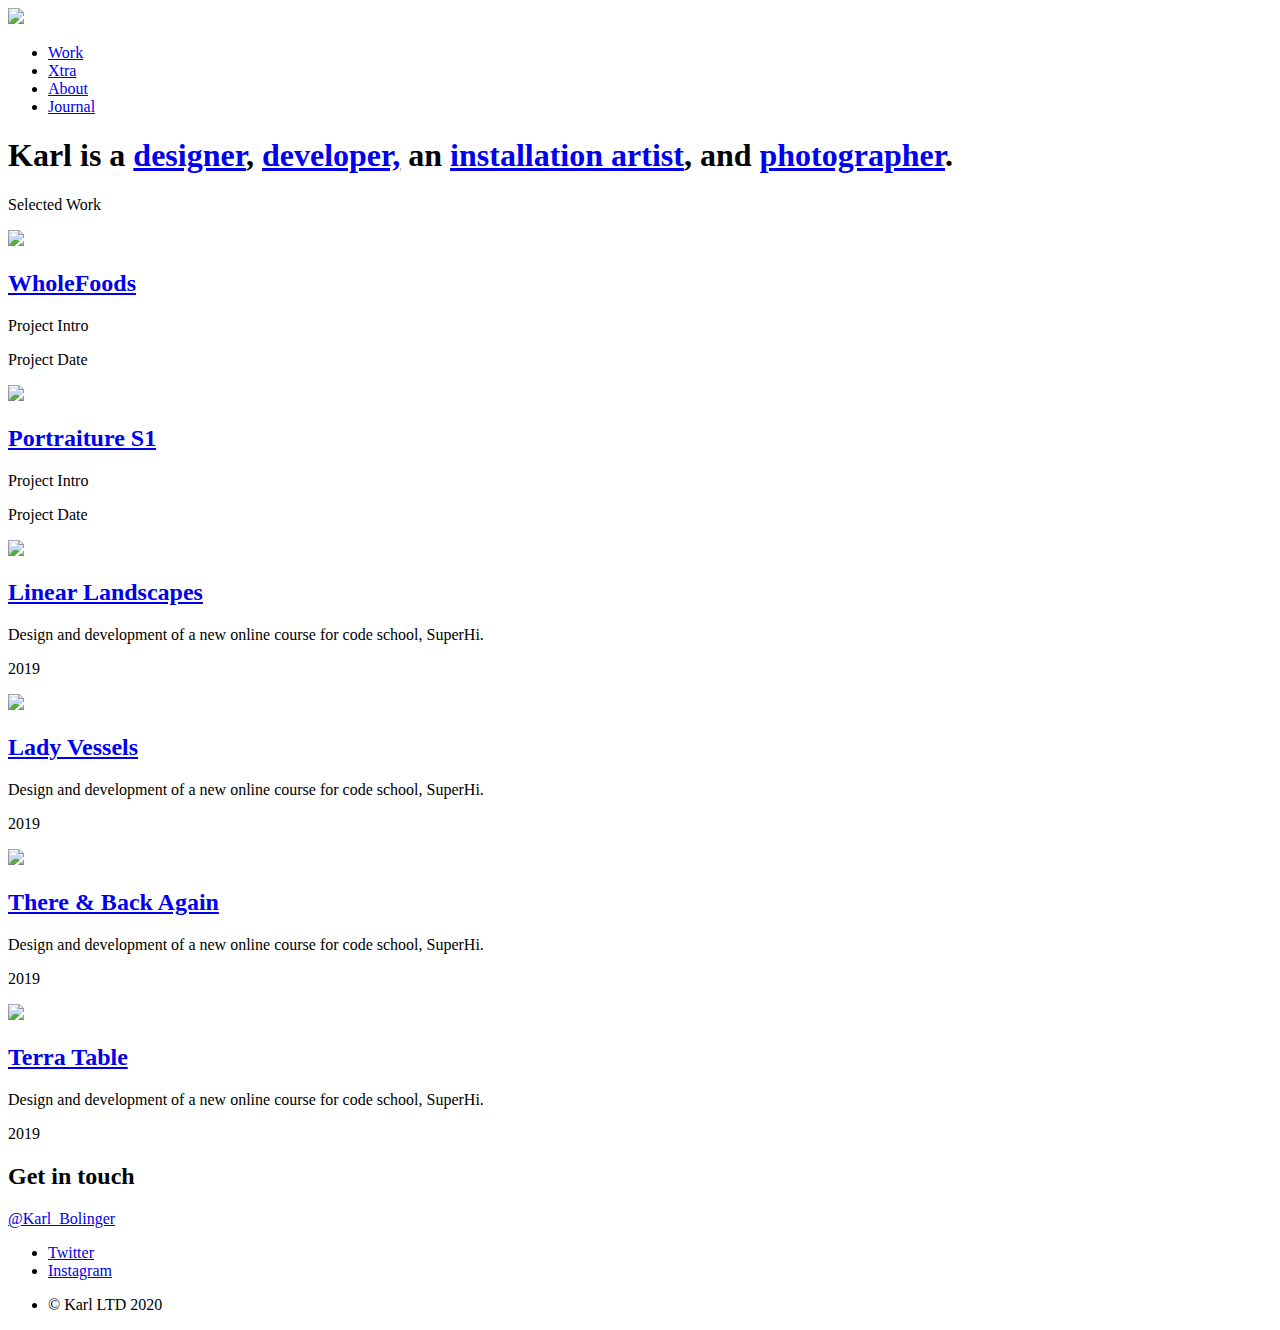
==== index.html @ 6efa800d "add initial pages for portfolio" ====
<!doctype html>
<!--[if lt IE 7 ]> <html class="ie ie6 no-js" lang="en"> <![endif]-->
<!--[if IE 7 ]>    <html class="ie ie7 no-js" lang="en"> <![endif]-->
<!--[if IE 8 ]>    <html class="ie ie8 no-js" lang="en"> <![endif]-->
<!--[if IE 9 ]>    <html class="ie ie9 no-js" lang="en"> <![endif]-->
<!--[if gt IE 9]><!--><html class="no-js" lang="en"><!--<![endif]-->

<!--
For pointless fun on the homepage...  Konami code: ↑ ↑ ↓ ↓ ← → ← → B A
-->

<head>
<meta charset="utf-8">
<meta http-equiv="Content-Type" content="text/html; charset=UTF-8" />
<meta name="viewport" content="width=device-width, initial-scale=1.0, maximum-scale=1.0">

<!-- IE Fix for HTML5 Tags -->
<!--[if lt IE 9]>
	<script src="http://html5shiv.googlecode.com/svn/trunk/html5.js"></script>
	<script src="http://cdnjs.cloudflare.com/ajax/libs/respond.js/1.1.0/respond.min.js"></script>
<![endif]-->

<link rel="stylesheet" type="text/css" media="all" href="css/futurefabric_styles.css" />
<link rel="icon" href="images/logo.png">

<title>Home - Karl Bolinger</title><meta name="description" content="The portfolio of digital product designer and technologist, Karl Bolinger. 👨🏻‍💻">
<meta content="The portfolio and shop of digital product designer and technologist, Karl Bolinger . 👨🏻‍💻" property="og:description">
<meta content="1360" property="og:image:width">
<meta content="680" property="og:image:height">
<body class="work" data-site-url="#" data-tablet="600" data-desktop="960" data-desktop-large="1200" data-cinema="1800">


<div class="site-wrapper">
  
<header class="header">
<a  href="index.html" target="_parent"><div class="logo"><img class="avatar" src="images/logo.png"></div></a>
<nav class="primary-nav">
  <ul class="primary-navigation">
    <li class="work-nav active"><a  href="index.html" target="_parent">Work</a></li>
    <li class="xtra-nav"><a  href="coding.html" target="_parent">Xtra</a></li>
    <li class="about-nav"><a  href="about.html" target="_parent">About</a></li>
    <li class="journal-nav"><a  href="journal.html" target="_parent">Journal</a></li>
  </ul>
</nav>
<div class="nav-toggle">
  <div class="hamburger-toggle">
    <div class="hamburger hamburger--slider">
      <div class="hamburger-box">
        <div class="hamburger-inner"></div>
      </div>
    </div>
  </div>
</div>
</header>
          
<header class="large-header">
<div class="text-region">
<h1 class="site-title">Karl is a <a  href="design.html" target="_parent">designer</a>, <a  href="coding.html" target="_parent">developer,</a> an <a  href="installations.html" target="_parent">installation artist</a>, and&nbsp;<a  href="photos.html">photographer</a>.</h1>

</div>
</header>

<main class="main after-large-header" role="main">
  <p class="work-description">Selected Work</p>

<div class="projects-container">
<div id="projects" class="projects">


  <div class="project-container one">
    <div class="scroll-container" data-index="1">
      <a  href="#"><img src="images/sqr_food_3.jpg" /></a>
  
      <div class="project-info">
        <h2 class="project-title"><a  href="#">WholeFoods</a></h2>
  
        
          <p class="project-intro">Project Intro</p>
          <p class="project-years">Project Date</p>
      </div>
    </div>
  </div>

  <div class="project-container one">
    <div class="scroll-container" data-index="1">
      <a  href="#"><img src="images/portraiture01.jpg" /></a>
  
      <div class="project-info">
        <h2 class="project-title"><a  href="#">Portraiture S1</a></h2>
  
        
        <p class="project-intro">Project Intro</p>
        <p class="project-years">Project Date</p>
      </div>
    </div>
  </div>

  <div class="project-container one">
    <div class="scroll-container" data-index="1">
      <a  href="#"><img src="images/sculpture_3_header.jpg" /></a>
  
      <div class="project-info">
        <h2 class="project-title"><a  href="#">Linear Landscapes</a></h2>
  
        
        <p class="project-intro">Design and development of a new online course for code school, SuperHi.</p>
        <p class="project-years">2019
              </p>
      </div>
    </div>
  </div>

  <div class="project-container one">
    <div class="scroll-container" data-index="1">
      <a  href="#"><img src="images/ceramics_6.jpg" /></a>
  
      <div class="project-info">
        <h2 class="project-title"><a  href="#">Lady Vessels</a></h2>
  
        
        <p class="project-intro">Design and development of a new online course for code school, SuperHi.</p>
        <p class="project-years">2019
              </p>
      </div>
    </div>
  </div>

  <div class="project-container one">
    <div class="scroll-container" data-index="1">
      <a  href="#"><img src="images/sculpture_22.jpg" /></a>
  
      <div class="project-info">
        <h2 class="project-title"><a  href="#">There & Back Again</a></h2>
  
        
        <p class="project-intro">Design and development of a new online course for code school, SuperHi.</p>
        <p class="project-years">2019
              </p>
      </div>
    </div>
  </div>

  <div class="project-container one">
    <div class="scroll-container" data-index="1">
      <a  href="#"><img src="images/sculpture_25.jpg" /></a>
  
      <div class="project-info">
        <h2 class="project-title"><a  href="#">Terra Table</a></h2>
  
        
        <p class="project-intro">Design and development of a new online course for code school, SuperHi.</p>
        <p class="project-years">2019
              </p>
      </div>
    </div>
  </div>    


</div>
</div>

<section class="contact-me">
  <div class="contact-me-block">
    <h2 class="section-heading">Get in touch</h2>
    <a class="twitter-link email-link" href="https://twitter.com/karl_bolinger">@Karl_Bolinger</a>
  </div>
</section>

</main>

            <footer class="footer">
  <div class="footer-body-container">
    <div class="footer-body">
      <ul class="social grid-column">
        <li><a class="twitter" href="https://twitter.com/Karl_Bolinger">Twitter</a></li>
        <li><a class="instagram" href="https://www.instagram.com/karlbolinger">Instagram</a></li>
      </ul>
      <ul class="company-details grid-column">
        <li>&copy; Karl LTD 2020</li>
      </ul>
    </div>
  </div>
</footer>
      </div>


      <script type="text/javascript" src="js/futurefabric.js"></script>
      </html>
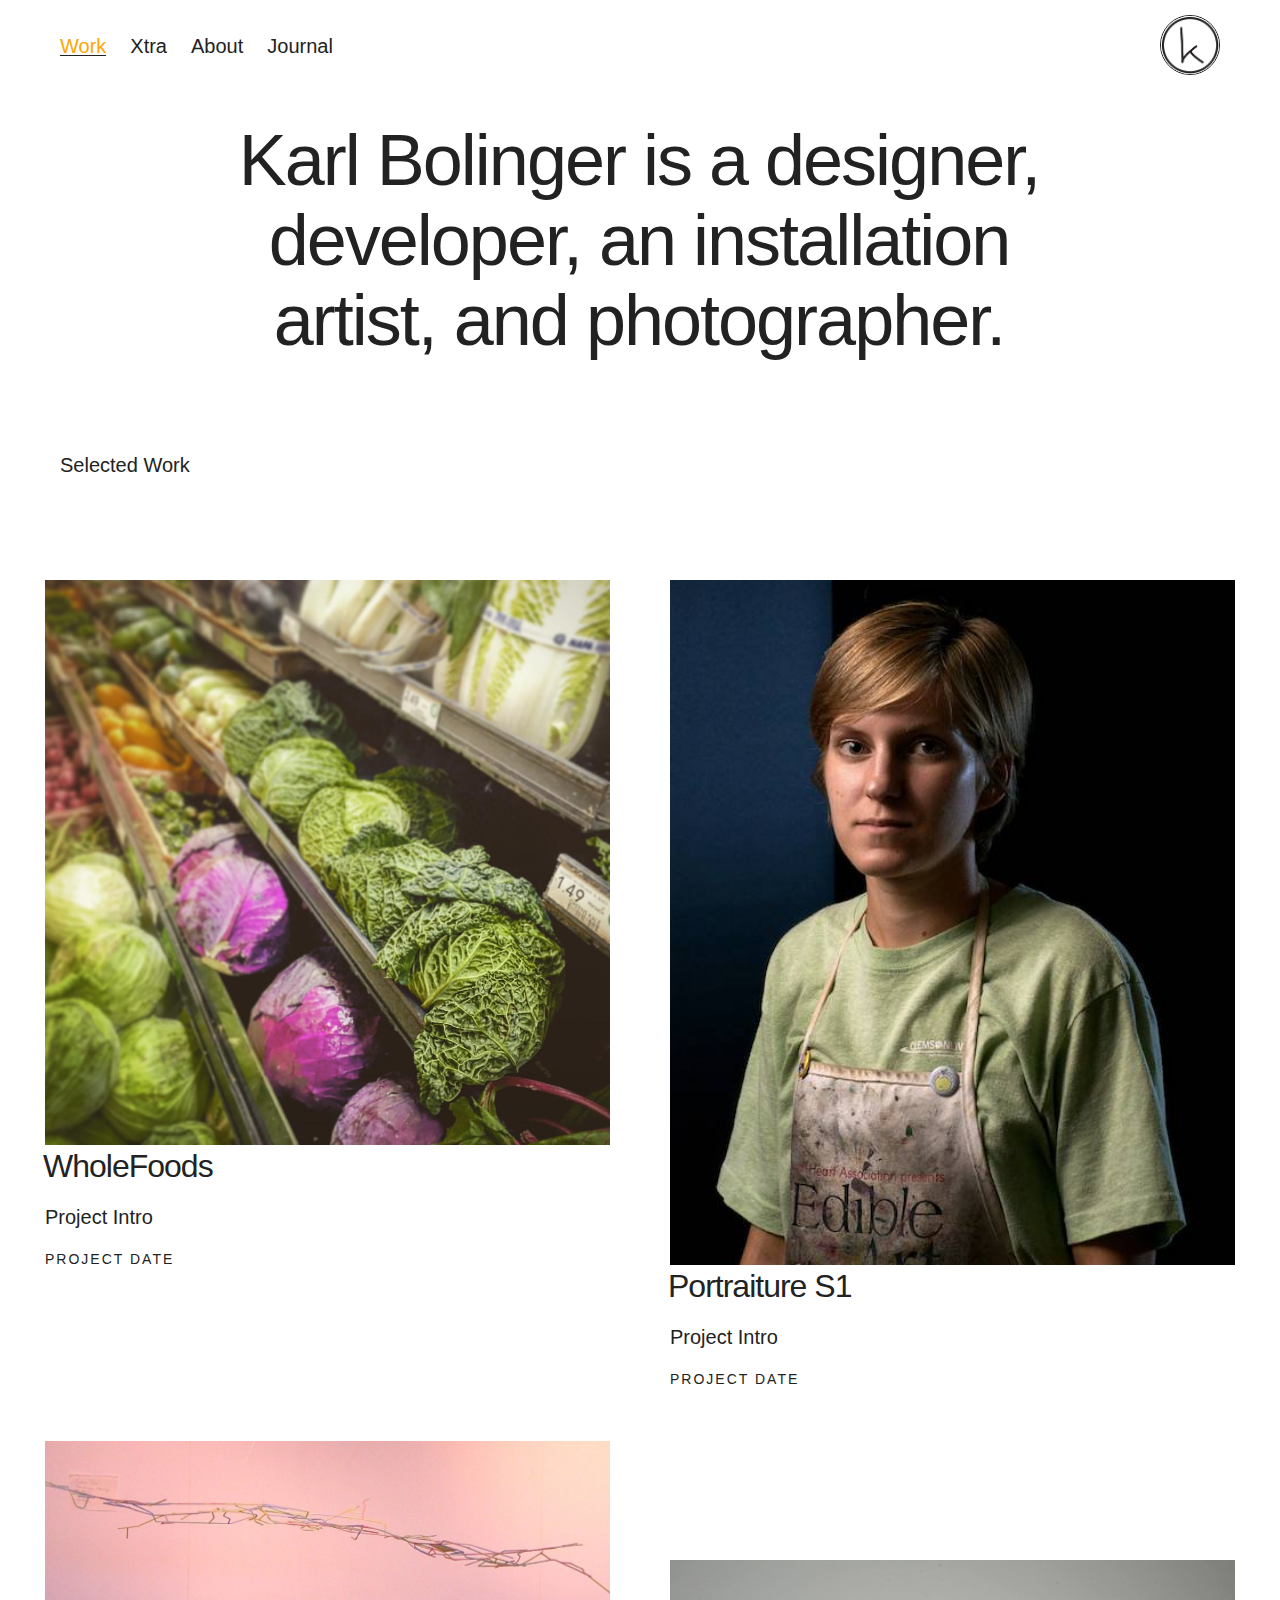
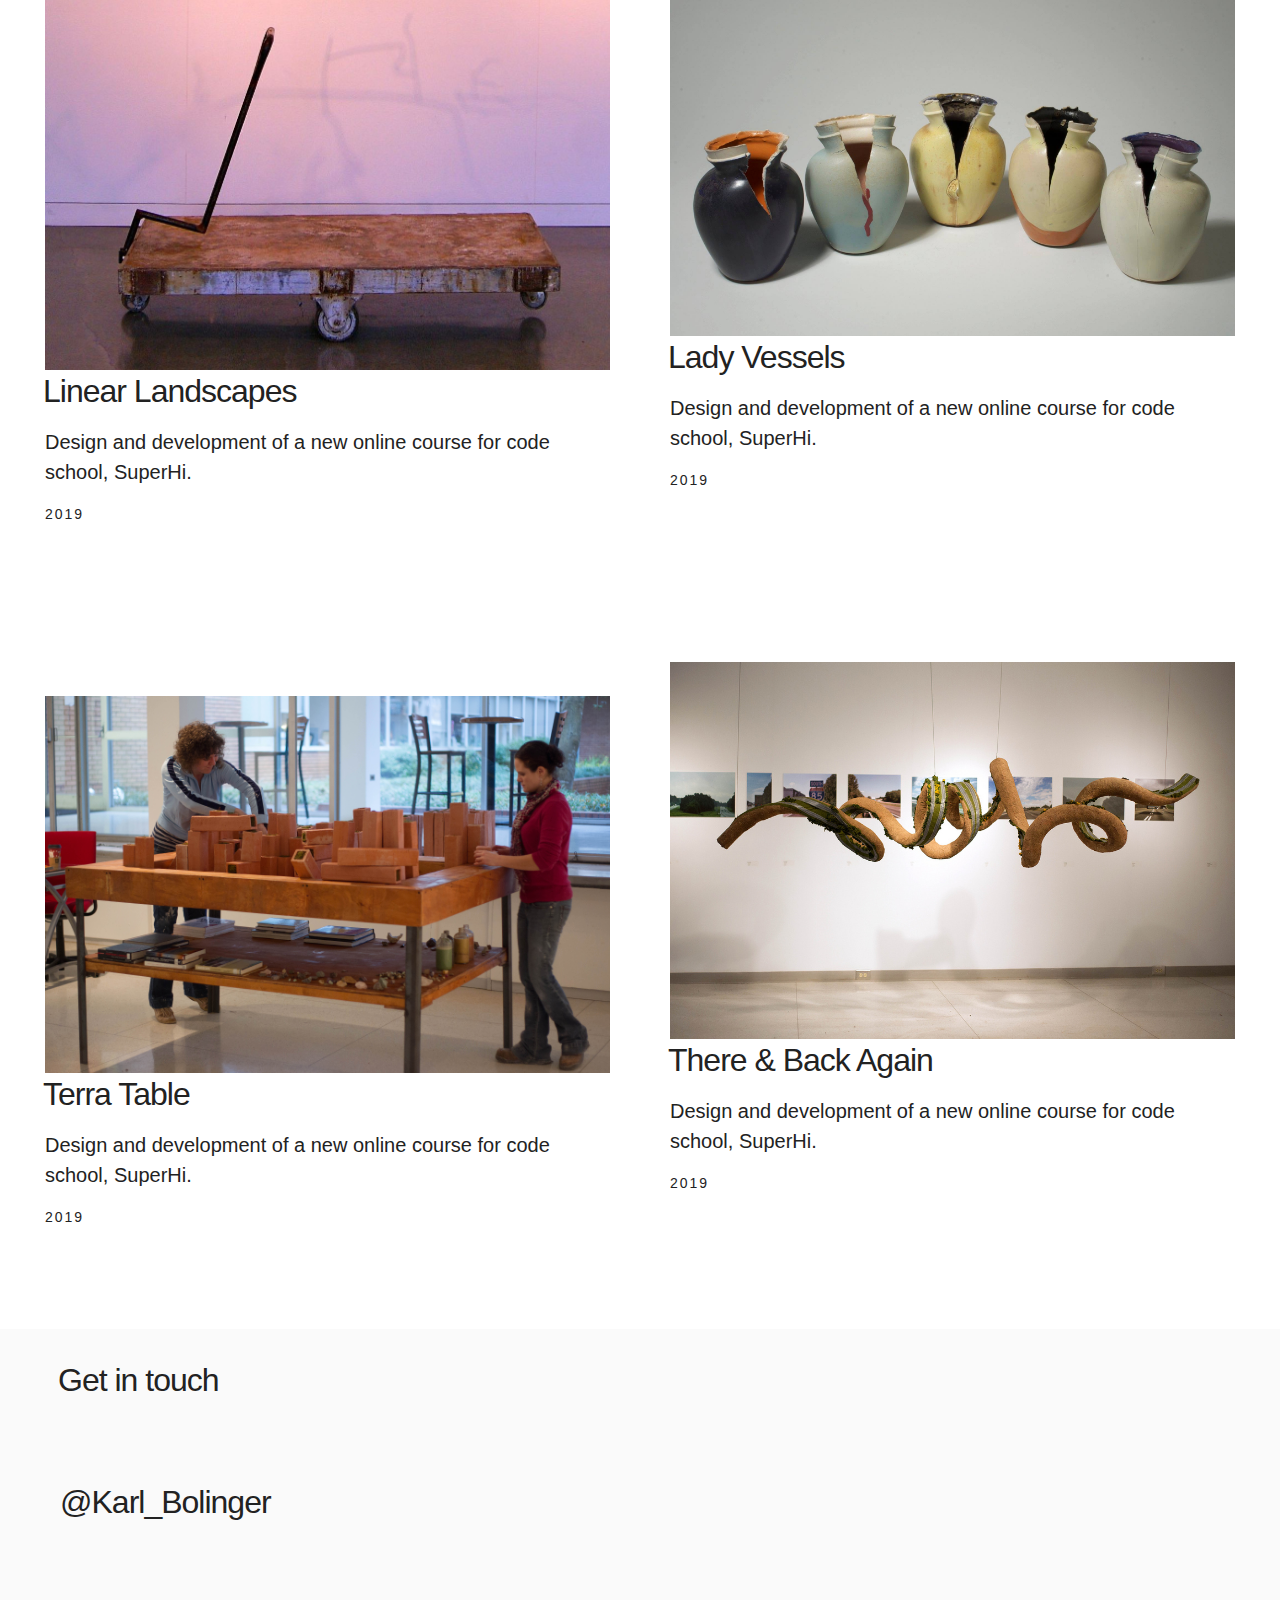
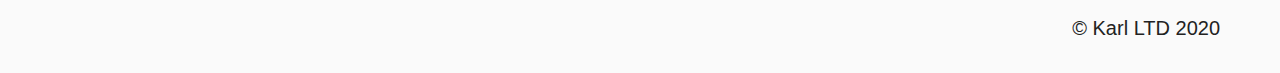
==== commit d3c60f37: "Update index.html" ====
--- a/index.html
+++ b/index.html
@@ -55,7 +55,7 @@
           
 <header class="large-header">
 <div class="text-region">
-<h1 class="site-title">Karl is a <a  href="design.html" target="_parent">designer</a>, <a  href="coding.html" target="_parent">developer,</a> an <a  href="installations.html" target="_parent">installation artist</a>, and&nbsp;<a  href="photos.html">photographer</a>.</h1>
+<h1 class="site-title"><a  href="about.html" target="_parent">Karl Bolinger</a> is a <a  href="design.html" target="_parent">designer</a>, <a  href="coding.html" target="_parent">developer,</a> an <a  href="installations.html" target="_parent">installation artist</a>, and&nbsp;<a  href="photos.html">photographer</a>.</h1>
 
 </div>
 </header>
--- a/css/futurefabric_styles.css
+++ b/css/futurefabric_styles.css
@@ -0,0 +1,5446 @@
+/***********************************
+Added In Atop of Original File
+/***********************************/
+
+/***********************************/
+code {
+    font-family: Consolas,"courier new";
+    color: white;
+    background-color: darkgrey;
+    padding: 2px;
+    font-size: 105%;
+}
+
+/***********************************/
+
+html,
+body,
+div,
+span,
+applet,
+object,
+iframe,
+h1,
+h2,
+h3,
+h4,
+h5,
+h6,
+p,
+blockquote,
+pre,
+a,
+abbr,
+acronym,
+address,
+big,
+cite,
+code,
+del,
+dfn,
+em,
+img,
+ins,
+kbd,
+q,
+s,
+samp,
+small,
+strike,
+strong,
+sub,
+sup,
+tt,
+var,
+b,
+u,
+i,
+center,
+dl,
+dt,
+dd,
+ol,
+ul,
+li,
+fieldset,
+form,
+label,
+legend,
+table,
+caption,
+tbody,
+tfoot,
+thead,
+tr,
+th,
+td,
+article,
+aside,
+canvas,
+details,
+figcaption,
+figure,
+footer,
+header,
+hgroup,
+menu,
+nav,
+section,
+summary,
+time,
+mark,
+audio,
+video {
+ margin:0;
+ padding:0;
+ border:0;
+ outline:0;
+ font:inherit;
+ vertical-align:baseline
+}
+article,
+aside,
+details,
+figcaption,
+figure,
+footer,
+header,
+hgroup,
+menu,
+nav,
+section {
+ display:block
+}
+body {
+ line-height:1
+}
+ol,
+ul {
+ list-style:none
+}
+blockquote,
+q {
+ quotes:none
+}
+blockquote:before,
+blockquote:after,
+q:before,
+q:after {
+ content:'';
+ content:none
+}
+ins {
+ text-decoration:none
+}
+del {
+ text-decoration:line-through
+}
+table {
+ border-collapse:collapse;
+ border-spacing:0
+}
+@-webkit-keyframes washingmachine {
+ 0% {
+  -webkit-transform:scale(1) rotate(0deg)
+ }
+ 100% {
+  -webkit-transform:scale(1) rotate(360deg)
+ }
+}
+@-moz-keyframes washingmachine {
+ 0% {
+  -moz-transform:scale(1) rotate(0deg)
+ }
+ 100% {
+  -moz-transform:scale(1) rotate(360deg)
+ }
+}
+@keyframes washingmachine {
+ 0% {
+  -webkit-transform:scale(1) rotate(0deg);
+  -moz-transform:scale(1) rotate(0deg);
+  -ms-transform:scale(1) rotate(0deg);
+  -o-transform:scale(1) rotate(0deg);
+  transform:scale(1) rotate(0deg)
+ }
+ 100% {
+  -webkit-transform:scale(1) rotate(360deg);
+  -moz-transform:scale(1) rotate(360deg);
+  -ms-transform:scale(1) rotate(360deg);
+  -o-transform:scale(1) rotate(360deg);
+  transform:scale(1) rotate(360deg)
+ }
+}
+@-webkit-keyframes spinning {
+ 0% {
+  -webkit-transform:rotate(0deg)
+ }
+ 100% {
+  -webkit-transform:rotate(360deg)
+ }
+}
+@-moz-keyframes spinning {
+ 0% {
+  -moz-transform:rotate(0deg)
+ }
+ 100% {
+  -moz-transform:rotate(360deg)
+ }
+}
+@keyframes spinning {
+ 0% {
+  -webkit-transform:rotate(0deg);
+  -moz-transform:rotate(0deg);
+  -ms-transform:rotate(0deg);
+  -o-transform:rotate(0deg);
+  transform:rotate(0deg)
+ }
+ 100% {
+  -webkit-transform:rotate(360deg);
+  -moz-transform:rotate(360deg);
+  -ms-transform:rotate(360deg);
+  -o-transform:rotate(360deg);
+  transform:rotate(360deg)
+ }
+}
+@-webkit-keyframes linkwobble {
+ 16.65% {
+  -webkit-transform:translateY(3px)
+ }
+ 33.3% {
+  -webkit-transform:translateY(-3px)
+ }
+ 49.95% {
+  -webkit-transform:translateY(2px)
+ }
+ 66.6% {
+  -webkit-transform:translateY(-2px)
+ }
+ 83.25% {
+  -webkit-transform:translateY(1px)
+ }
+ 100% {
+  -webkit-transform:translateY(0)
+ }
+}
+@-moz-keyframes linkwobble {
+ 16.65% {
+  -moz-transform:translateY(3px)
+ }
+ 33.3% {
+  -moz-transform:translateY(-3px)
+ }
+ 49.95% {
+  -moz-transform:translateY(2px)
+ }
+ 66.6% {
+  -moz-transform:translateY(-2px)
+ }
+ 83.25% {
+  -moz-transform:translateY(1px)
+ }
+ 100% {
+  -moz-transform:translateY(0)
+ }
+}
+@keyframes linkwobble {
+ 16.65% {
+  -webkit-transform:translateY(3px);
+  -moz-transform:translateY(3px);
+  -ms-transform:translateY(3px);
+  -o-transform:translateY(3px);
+  transform:translateY(3px)
+ }
+ 33.3% {
+  -webkit-transform:translateY(-3px);
+  -moz-transform:translateY(-3px);
+  -ms-transform:translateY(-3px);
+  -o-transform:translateY(-3px);
+  transform:translateY(-3px)
+ }
+ 49.95% {
+  -webkit-transform:translateY(2px);
+  -moz-transform:translateY(2px);
+  -ms-transform:translateY(2px);
+  -o-transform:translateY(2px);
+  transform:translateY(2px)
+ }
+ 66.6% {
+  -webkit-transform:translateY(-2px);
+  -moz-transform:translateY(-2px);
+  -ms-transform:translateY(-2px);
+  -o-transform:translateY(-2px);
+  transform:translateY(-2px)
+ }
+ 83.25% {
+  -webkit-transform:translateY(1px);
+  -moz-transform:translateY(1px);
+  -ms-transform:translateY(1px);
+  -o-transform:translateY(1px);
+  transform:translateY(1px)
+ }
+ 100% {
+  -webkit-transform:translateY(0);
+  -moz-transform:translateY(0);
+  -ms-transform:translateY(0);
+  -o-transform:translateY(0);
+  transform:translateY(0)
+ }
+}
+@-webkit-keyframes pulse {
+ 0% {
+  -webkit-transform:scale(1)
+ }
+ 50% {
+  -webkit-transform:scale(1.25)
+ }
+ 100% {
+  -webkit-transform:scale(1)
+ }
+}
+@-moz-keyframes pulse {
+ 0% {
+  -moz-transform:scale(1)
+ }
+ 50% {
+  -moz-transform:scale(1.25)
+ }
+ 100% {
+  -moz-transform:scale(1)
+ }
+}
+@keyframes pulse {
+ 0% {
+  -webkit-transform:scale(1);
+  -moz-transform:scale(1);
+  -ms-transform:scale(1);
+  -o-transform:scale(1);
+  transform:scale(1)
+ }
+ 50% {
+  -webkit-transform:scale(1.25);
+  -moz-transform:scale(1.25);
+  -ms-transform:scale(1.25);
+  -o-transform:scale(1.25);
+  transform:scale(1.25)
+ }
+ 100% {
+  -webkit-transform:scale(1);
+  -moz-transform:scale(1);
+  -ms-transform:scale(1);
+  -o-transform:scale(1);
+  transform:scale(1)
+ }
+}
+.in-a-spin {
+ -webkit-animation:washingmachine 10s ease-in-out 1;
+ -moz-animation:washingmachine 10s ease-in-out 1;
+ animation:washingmachine 10s ease-in-out 1
+}
+.flip-ya-for-real {
+ -webkit-transform:rotate(180deg);
+ -moz-transform:rotate(180deg);
+ -ms-transform:rotate(180deg);
+ -o-transform:rotate(180deg);
+ transform:rotate(180deg)
+}
+.rotates {
+ -webkit-animation:spinning 1s ease-in-out;
+ -moz-animation:spinning 1s ease-in-out;
+ animation:spinning 1s ease-in-out;
+ -webkit-animation-iteration-count:infinite;
+ -moz-animation-iteration-count:infinite;
+ animation-iteration-count:infinite
+}
+.rotates-slowly {
+ -webkit-animation:spinning 10s linear;
+ -moz-animation:spinning 10s linear;
+ animation:spinning 10s linear;
+ -webkit-animation-iteration-count:infinite;
+ -moz-animation-iteration-count:infinite;
+ animation-iteration-count:infinite
+}
+.fade-out {
+ opacity:0;
+ -webkit-transition:opacity 0.4s ease-in 0s;
+ -moz-transition:opacity 0.4s ease-in 0s;
+ transition:opacity 0.4s ease-in 0s
+}
+.grid-container {
+ margin:0 auto;
+ max-width:100%;
+ padding:0 9px
+}
+@media screen and (min-width: 600px) {
+ .grid-container {
+  padding:0 12px
+ }
+}
+@media screen and (min-width: 960px) {
+ .grid-container {
+  padding:0 15px
+ }
+}
+.grid-container:after {
+ content:"";
+ display:table;
+ clear:both
+}
+.grid-container [class*="column-"],
+.grid-container .grid-column {
+ float:left;
+ padding:0 9px
+}
+@media screen and (min-width: 600px) {
+ .grid-container [class*="column-"],
+ .grid-container .grid-column {
+  padding:0 12px
+ }
+}
+@media screen and (min-width: 960px) {
+ .grid-container [class*="column-"],
+ .grid-container .grid-column {
+  padding:0 15px
+ }
+}
+.full-width {
+ width:100%
+}
+.half {
+ width:50%
+}
+.one-third {
+ width:33.33%
+}
+.two-thirds {
+ width:66.66%
+}
+@font-face {
+ font-family:"MaisonNeue-Book";
+ src:url("../fonts/maison-neue/MaisonNeueWEB-Book.woff") format("woff"),
+ url("../fonts/maison-neue/MaisonNeueWEB-Book.woff2") format("woff2");
+ font-style:normal;
+ font-weight:normal;
+ font-display:swap
+}
+@font-face {
+ font-family:"MaisonNeue-Bold";
+ src:url("../fonts/maison-neue/MaisonNeueWEB-Bold.woff") format("woff"),
+ url("../fonts/maison-neue/MaisonNeueWEB-Bold.woff2") format("woff2");
+ font-style:normal;
+ font-weight:bold;
+ font-display:swap
+}
+@font-face {
+ font-family:"Modern-Era-Regular";
+ font-style:normal;
+ font-stretch:normal;
+ font-weight:400;
+ font-display:swap;
+ src:url(../fonts/modern-era/ModernEra-Regular.woff) format("woff"),
+ url(../fonts/modern-era/ModernEra-Regular.woff2) format("woff2"),
+ url(../fonts/modern-era/ModernEra-Regular.ttf) format("truetype")
+}
+@font-face {
+ font-family:"Modern-Era-Bold";
+ font-style:normal;
+ font-stretch:normal;
+ font-weight:700;
+ font-display:swap;
+ src:url(../fonts/modern-era/ModernEra-Bold.woff) format("woff"),
+ url(../fonts/modern-era/ModernEra-Bold.woff2) format("woff2")
+}
+input.button,
+a.button,
+.button {
+ font-size:14px;
+ line-height:1;
+ letter-spacing:2px;
+ margin-left:0;
+ text-transform:uppercase;
+ padding:14px 17px 12px 17px;
+ -webkit-transition:background 0.4s ease;
+ -moz-transition:background 0.4s ease;
+ transition:background 0.4s ease;
+ font-family:"Modern-Era-Bold",-apple-system,BlinkMacSystemFont,"Helvetica Neue",Helvetica,Arial,sans-serif;
+ background:none;
+ background-color:#222;
+ border:none;
+ border-radius:22px;
+ color:#fff;
+ display:inline-block;
+ width:auto;
+ -webkit-appearance:none;
+ -webkit-border-radius:none;
+ outline:none;
+ min-width:160px;
+ text-shadow:none;
+ text-align:center;
+ text-decoration:none;
+ width:100%
+}
+@media screen and (min-width: 600px) {
+ input.button,
+ a.button,
+ .button {
+  border-radius:18px;
+  padding:12px 17px 10px 17px;
+  width:auto;
+  min-width:250px
+ }
+}
+input.button:hover,
+a.button:hover,
+.button:hover {
+ -webkit-animation:linkwobble 0.5s linear;
+ -moz-animation:linkwobble 0.5s linear;
+ animation:linkwobble 0.5s linear;
+ background-color:#222;
+ border:none;
+ color:#fff;
+ cursor:pointer;
+ text-shadow:none;
+ text-decoration:none
+}
+input.button.secondary,
+a.button.secondary,
+.button.secondary {
+ background-color:#f5f5f5;
+ color:#222;
+ border:1px solid #cecece
+}
+input.button.secondary:hover,
+a.button.secondary:hover,
+.button.secondary:hover {
+ -webkit-animation:linkwobble 0.5s linear;
+ -moz-animation:linkwobble 0.5s linear;
+ animation:linkwobble 0.5s linear
+}
+input.button.positive,
+a.button.positive,
+.button.positive {
+ background-color:#4BA663;
+ color:#fff
+}
+input.button.positive:hover,
+a.button.positive:hover,
+.button.positive:hover {
+ -webkit-animation:linkwobble 0.5s linear;
+ -moz-animation:linkwobble 0.5s linear;
+ animation:linkwobble 0.5s linear;
+ background-color:#4BA663;
+ color:#fff
+}
+input.button.inactive,
+a.button.inactive,
+.button.inactive {
+ background-color:#f5f5f5;
+ color:#222;
+ border:1px solid #cecece;
+ opacity:0.5
+}
+input.button.inactive:hover,
+a.button.inactive:hover,
+.button.inactive:hover {
+ background-color:#f5f5f5;
+ color:#222;
+ border:1px solid #cecece;
+ cursor:default;
+ animation:none
+}
+/*! Flickity v2.1.2
+https://flickity.metafizzy.co
+---------------------------------------------- */
+
+.flickity .flickity-enabled {
+ position:relative
+}
+.flickity .flickity-enabled:focus {
+ outline:none
+}
+.flickity .flickity-viewport {
+ overflow:hidden;
+ position:relative;
+ height:100%
+}
+.flickity .flickity-slider {
+ position:absolute;
+ width:100%;
+ height:100%
+}
+.flickity .flickity-enabled.is-draggable {
+ -webkit-tap-highlight-color:transparent;
+ -webkit-user-select:none;
+ -moz-user-select:none;
+ -ms-user-select:none;
+ user-select:none
+}
+.flickity .flickity-enabled.is-draggable .flickity-viewport {
+ cursor:move;
+ cursor:-webkit-grab;
+ cursor:grab
+}
+.flickity .flickity-enabled.is-draggable .flickity-viewport.is-pointer-down {
+ cursor:-webkit-grabbing;
+ cursor:grabbing
+}
+.flickity .flickity-button {
+ position:absolute;
+ background:rgba(255,255,255,0.75);
+ border:none;
+ color:#333
+}
+.flickity .flickity-button:hover {
+ background:white;
+ cursor:pointer
+}
+.flickity .flickity-button:focus {
+ outline:none;
+ box-shadow:0 0 0 5px #19F
+}
+.flickity .flickity-button:active {
+ opacity:0.6
+}
+.flickity .flickity-button:disabled {
+ opacity:0.3;
+ cursor:auto;
+ pointer-events:none
+}
+.flickity .flickity-button-icon {
+ fill:#333
+}
+.flickity .flickity-prev-next-button {
+ top:50%;
+ width:44px;
+ height:44px;
+ border-radius:50%;
+ transform:translateY(-50%)
+}
+.flickity .flickity-prev-next-button.previous {
+ left:10px
+}
+.flickity .flickity-prev-next-button.next {
+ right:10px
+}
+.flickity .flickity-rtl .flickity-prev-next-button.previous {
+ left:auto;
+ right:10px
+}
+.flickity .flickity-rtl .flickity-prev-next-button.next {
+ right:auto;
+ left:10px
+}
+.flickity .flickity-prev-next-button .flickity-button-icon {
+ position:absolute;
+ left:20%;
+ top:20%;
+ width:60%;
+ height:60%
+}
+.flickity .flickity-page-dots {
+ position:absolute;
+ width:100%;
+ bottom:-25px;
+ padding:0;
+ margin:0;
+ list-style:none;
+ text-align:center;
+ line-height:1
+}
+.flickity .flickity-rtl .flickity-page-dots {
+ direction:rtl
+}
+.flickity .flickity-page-dots .dot {
+ display:inline-block;
+ width:9px;
+ height:9px;
+ margin:0 5px;
+ background:#f5f5f5;
+ border:solid 1px #888;
+ border-radius:50%;
+ cursor:pointer
+}
+.flickity .flickity-page-dots .dot.is-selected {
+ background:#222;
+ border:solid 1px #222
+}
+form {
+ margin:20px 0 40px 0
+}
+@media screen and (min-width: 600px) {
+ form {
+  margin:40px 0 60px 0;
+  max-width:620px
+ }
+}
+label {
+ display:block;
+ margin:18px 0 4px 0;
+ color:#222
+}
+@media (prefers-color-scheme: dark) {
+ label {
+  color:#fff
+ }
+}
+@media screen and (min-width: 600px) {
+ .firstname,
+ .lastname {
+  width:48%;
+  float:left;
+  margin-bottom:20px
+ }
+}
+@media screen and (min-width: 600px) {
+ .firstname {
+  margin-right:4%
+ }
+}
+input {
+ width:100%;
+ font-size:16px;
+ line-height:24px;
+ letter-spacing:0px;
+ font-family:"Modern-Era-Regular",-apple-system,BlinkMacSystemFont,"Helvetica Neue",Helvetica,Arial,sans-serif;
+ color:#222;
+ padding:4px 8px;
+ -webkit-appearance:none;
+ border-radius:0;
+ -webkit-border-radius:none;
+ border:1px solid #aaa
+}
+@media screen and (min-width: 600px) {
+ input {
+  font-size:20px;
+  line-height:30px
+ }
+}
+select {
+ border:1px solid #aaa;
+ font-size:16px;
+ line-height:24px;
+ font-family:"Modern-Era-Regular",-apple-system,BlinkMacSystemFont,"Helvetica Neue",Helvetica,Arial,sans-serif;
+ color:#222;
+ background-color:#fff;
+ -webkit-appearance:none;
+ -moz-appearance:none;
+ cursor:pointer;
+ padding:6px 30px 4px 14px;
+ border-radius:22px;
+ background-image:url(../../uploads/shared/select_arrow.png);
+ background-position:95% center;
+ background-repeat:no-repeat;
+ background-size:12px 6px;
+ margin:0 0 32px 0;
+ width:100%;
+ outline:none;
+ display:block
+}
+@media screen and (min-width: 600px) {
+ select {
+  font-size:17px;
+  line-height:26px
+ }
+}
+select:-moz-focusring {
+ color:transparent;
+ text-shadow:0 0 0 #000
+}
+@media screen and (min-width: 960px) {
+ select {
+  margin:0
+ }
+}
+.hamburger-toggle {
+ cursor:pointer;
+ display:block;
+ height:40px;
+ width:40px
+}
+.hamburger-toggle .hamburger {
+ -webkit-transition:opacity,filter 0.15s linear;
+ -moz-transition:opacity,filter 0.15s linear;
+ transition:opacity,filter 0.15s linear;
+ display:inline-block;
+ position:fixed;
+ z-index:3;
+ padding:7px 0;
+ cursor:pointer;
+ text-transform:none;
+ background-color:transparent;
+ border:0;
+ margin:0;
+ overflow:visible
+}
+.hamburger-toggle .hamburger.is-active .hamburger-inner,
+.hamburger-toggle .hamburger.is-active .hamburger-inner::before,
+.hamburger-toggle .hamburger.is-active .hamburger-inner::after {
+ -webkit-transition:-webkit-transform,background-color 0.15s ease;
+ -moz-transition:-moz-transform,background-color 0.15s ease;
+ transition:transform,background-color 0.15s ease;
+ -webkit-transition:background-color 0.15s ease;
+ -moz-transition:background-color 0.15s ease;
+ transition:background-color 0.15s ease;
+ background-color:#222
+}
+@media (prefers-color-scheme: dark) {
+ .hamburger-toggle .hamburger.is-active .hamburger-inner,
+ .hamburger-toggle .hamburger.is-active .hamburger-inner::before,
+ .hamburger-toggle .hamburger.is-active .hamburger-inner::after {
+  background-color:#fff
+ }
+}
+.hamburger-toggle .hamburger-box {
+ width:30px;
+ height:20px;
+ display:inline-block;
+ position:relative
+}
+.hamburger-toggle .hamburger-inner {
+ display:block;
+ top:50%;
+ margin-top:-2px
+}
+.hamburger-toggle .hamburger-inner,
+.hamburger-toggle .hamburger-inner::before,
+.hamburger-toggle .hamburger-inner::after {
+ -webkit-transition:-webkit-transform,background-color 0.15s ease;
+ -moz-transition:-moz-transform,background-color 0.15s ease;
+ transition:transform,background-color 0.15s ease;
+ -webkit-transition:background-color 0.5s ease 0.3s;
+ -moz-transition:background-color 0.5s ease 0.3s;
+ transition:background-color 0.5s ease 0.3s;
+ width:30px;
+ height:2px;
+ background-color:#222;
+ border-radius:0px;
+ position:absolute
+}
+@media (prefers-color-scheme: dark) {
+ .hamburger-toggle .hamburger-inner,
+ .hamburger-toggle .hamburger-inner::before,
+ .hamburger-toggle .hamburger-inner::after {
+  background-color:#fff
+ }
+}
+.hamburger-toggle .hamburger-inner::before,
+.hamburger-toggle .hamburger-inner::after {
+ content:"";
+ display:block
+}
+.hamburger-toggle .hamburger-inner::before {
+ top:-8px
+}
+.hamburger-toggle .hamburger-inner::after {
+ bottom:-8px
+}
+.hamburger-toggle .hamburger--slider .hamburger-inner {
+ top:6px
+}
+.hamburger-toggle .hamburger--slider .hamburger-inner::before {
+ top:8px
+}
+.hamburger-toggle .hamburger--slider .hamburger-inner::after {
+ top:16px
+}
+.hamburger-toggle .hamburger--slider.is-active {
+ margin-top:-8px
+}
+.hamburger-toggle .hamburger--slider.is-active .hamburger-inner {
+ transform:translate3d(-4px, 16px, 20px) rotate(45deg)
+}
+.hamburger-toggle .hamburger--slider.is-active .hamburger-inner::before {
+ transform:rotate(-45deg) translate3d(-5.71429px, -6px, 0);
+ opacity:0
+}
+.hamburger-toggle .hamburger--slider.is-active .hamburger-inner::after {
+ width:30px;
+ transform:translate3d(0, -16px, 0) rotate(-90deg)
+}
+input[type=range] {
+ -webkit-appearance:none;
+ background-color:transparent;
+ border:none
+}
+input[type=range]:focus {
+ outline:none
+}
+input[type=range]::-webkit-slider-runnable-track {
+ width:100%;
+ height:2px;
+ border:none;
+ background:#222;
+ cursor:pointer
+}
+input[type=range]::-webkit-slider-thumb {
+ height:28px;
+ width:28px;
+ background:#fff;
+ border:1px solid #222;
+ border-radius:50%;
+ cursor:pointer;
+ margin-top:-14px;
+ -webkit-appearance:none
+}
+@media screen and (min-width: 960px) {
+ input[type=range]::-webkit-slider-thumb {
+  height:20px;
+  width:20px;
+  margin-top:-10px
+ }
+}
+input[type=range]:focus::-webkit-slider-runnable-track {
+ background:#222
+}
+input[type=range]::-moz-range-track {
+ width:100%;
+ height:2px;
+ border:none;
+ background:#222;
+ cursor:pointer
+}
+input[type=range]::-moz-range-thumb {
+ height:28px;
+ width:28px;
+ background:#fff;
+ border:1px solid #222;
+ border-radius:50%;
+ cursor:pointer;
+ margin-top:-14px;
+ -webkit-appearance:none
+}
+@media screen and (min-width: 960px) {
+ input[type=range]::-moz-range-thumb {
+  height:20px;
+  width:20px;
+  margin-top:-10px
+ }
+}
+input[type=range]::-ms-track {
+ width:100%;
+ height:2px;
+ border:none;
+ background:#222;
+ cursor:pointer
+}
+input[type=range]::-ms-fill-lower {
+ background:#222;
+ border:none
+}
+input[type=range]::-ms-fill-upper {
+ background:#222;
+ border:none
+}
+input[type=range]::-ms-thumb {
+ height:28px;
+ width:28px;
+ background:#fff;
+ border:1px solid #222;
+ border-radius:50%;
+ cursor:pointer;
+ margin-top:-14px;
+ -webkit-appearance:none
+}
+@media screen and (min-width: 960px) {
+ input[type=range]::-ms-thumb {
+  height:20px;
+  width:20px;
+  margin-top:-10px
+ }
+}
+input[type=range]:focus::-ms-fill-lower {
+ background:#222
+}
+input[type=range]:focus::-ms-fill-upper {
+ background:#222
+}
+.scroll-container {
+ -webkit-transition:all 0.8s;
+ -moz-transition:all 0.8s;
+ transition:all 0.8s;
+ margin-top:40px
+}
+@media screen and (min-width: 960px) {
+ .scroll-container {
+  margin-top:70px
+ }
+}
+.scroll-container.show {
+ -webkit-transition:all 0.8s;
+ -moz-transition:all 0.8s;
+ transition:all 0.8s;
+ margin-top:0px
+}
+.scroll-container.from-bottom {
+ -webkit-transition:all 0.8s;
+ -moz-transition:all 0.8s;
+ transition:all 0.8s;
+ margin-top:-40px
+}
+@media screen and (min-width: 960px) {
+ .scroll-container.from-bottom {
+  margin-top:-70px
+ }
+}
+.spinner,
+.page-load-spinner {
+ -webkit-animation:pulse 0.8s linear;
+ -moz-animation:pulse 0.8s linear;
+ animation:pulse 0.8s linear;
+ -webkit-animation-iteration-count:infinite;
+ -moz-animation-iteration-count:infinite;
+ animation-iteration-count:infinite;
+ width:15px;
+ height:15px;
+ border-radius:50%;
+ background-color:#fff;
+ position:absolute;
+ top:50%;
+ left:50%;
+ margin-left:-7.5px;
+ margin-top:-7.5px
+}
+@media screen and (min-width: 600px) {
+ .spinner,
+ .page-load-spinner {
+  width:20px;
+  height:20px;
+  margin-left:-10px;
+  margin-top:-10px
+ }
+}
+.is-inverted.spinner,
+.is-inverted.page-load-spinner {
+ background-color:#ccc
+}
+.availability-badge {
+ display:none
+}
+@media screen and (min-width: 600px) {
+ .availability-badge {
+  display:none;
+  position:fixed;
+  bottom:20px;
+  left:36px;
+  width:60px;
+  height:60px;
+  z-index:10000
+ }
+}
+@media screen and (min-width: 960px) {
+ .availability-badge {
+  bottom:20px;
+  left:60px
+ }
+}
+.contact-me {
+ padding-top:30px;
+ background-color:#fafafa
+}
+@media (prefers-color-scheme: dark) {
+ .contact-me {
+  color:#fff;
+  background-color:#222
+ }
+}
+.contact-me .section-heading {
+ margin-bottom:0;
+ padding-left:18px
+}
+@media screen and (min-width: 600px) {
+ .contact-me .section-heading {
+  padding-left:36px
+ }
+}
+@media screen and (min-width: 960px) {
+ .contact-me .section-heading {
+  padding-left:60px
+ }
+}
+.contact-me .email-link,
+.contact-me .twitter-link,
+.contact-me .phone-no {
+ font-size:26px;
+ line-height:36px;
+ margin-left:-1px;
+ letter-spacing:-0.5px;
+ display:inline-block;
+ font-family:"Modern-Era-Bold",-apple-system,BlinkMacSystemFont,"Helvetica Neue",Helvetica,Arial,sans-serif
+}
+@media screen and (min-width: 600px) {
+ .contact-me .email-link,
+ .contact-me .twitter-link,
+ .contact-me .phone-no {
+  font-size:26px;
+  line-height:36px;
+  margin-left:-1px
+ }
+}
+@media screen and (min-width: 960px) {
+ .contact-me .email-link,
+ .contact-me .twitter-link,
+ .contact-me .phone-no {
+  font-size:32px;
+  line-height:42px;
+  margin-left:-2px;
+  letter-spacing:-1px
+ }
+}
+@media screen and (min-width: 600px) {
+ .contact-me .email-link,
+ .contact-me .twitter-link,
+ .contact-me .phone-no {
+  font-size:26px;
+  line-height:36px;
+  margin-left:-1px;
+  letter-spacing:-0.5px
+ }
+}
+@media screen and (min-width: 600px) and (min-width: 600px) {
+ .contact-me .email-link,
+ .contact-me .twitter-link,
+ .contact-me .phone-no {
+  font-size:26px;
+  line-height:36px;
+  margin-left:-1px
+ }
+}
+@media screen and (min-width: 600px) and (min-width: 960px) {
+ .contact-me .email-link,
+ .contact-me .twitter-link,
+ .contact-me .phone-no {
+  font-size:32px;
+  line-height:42px;
+  margin-left:-2px;
+  letter-spacing:-1px
+ }
+}
+.contact-me .email-link {
+ margin-top:30px;
+ margin-bottom:0;
+ margin-left:18px
+}
+@media screen and (min-width: 600px) {
+ .contact-me .email-link {
+  margin-top:80px;
+  margin-bottom:10px;
+  margin-left:36px
+ }
+}
+@media screen and (min-width: 960px) {
+ .contact-me .email-link {
+  margin-left:60px
+ }
+}
+.contact-me .email-link:hover {
+ background-color:#222;
+ background-image:-webkit-linear-gradient(-270deg, #222 100%,#222 0%);
+ background-image:linear-gradient(0deg,#222 100%,#222 0%);
+ background-repeat:repeat-x;
+ background-position:0 82%;
+ background-color:transparent;
+ background-size:200% 2px;
+ color:#222;
+ text-shadow:-0.06em 0 0 #fafafa,0.06em 0 0 #fafafa,-0.06em 0 0 #fafafa,0.06em 0 0 #fafafa,-0.06em 0 0 #fafafa,0.06em 0 0 #fafafa,0 -1px 0 #fafafa,0 1px 0 #fafafa;
+ text-decoration:none
+}
+@media (prefers-color-scheme: dark) {
+ .contact-me .email-link:hover {
+  background-color:#fff;
+  background-image:-webkit-linear-gradient(-270deg, #fff 100%,#fff 0%);
+  background-image:linear-gradient(0deg,#fff 100%,#fff 0%);
+  background-repeat:repeat-x;
+  background-position:0 82%;
+  background-color:transparent;
+  background-size:200% 2px;
+  color:#fff;
+  text-shadow:-0.06em 0 0 #222,0.06em 0 0 #222,-0.06em 0 0 #222,0.06em 0 0 #222,-0.06em 0 0 #222,0.06em 0 0 #222,0 -1px 0 #222,0 1px 0 #222;
+  text-decoration:none
+ }
+}
+.contact-me .twitter-link {
+ margin-bottom:70px;
+ margin-left:18px
+}
+@media screen and (min-width: 600px) {
+ .contact-me .twitter-link {
+  margin-bottom:60px;
+  margin-left:36px
+ }
+}
+@media screen and (min-width: 960px) {
+ .contact-me .twitter-link {
+  margin-left:60px
+ }
+}
+.contact-me .twitter-link:hover {
+ background-color:#222;
+ background-image:-webkit-linear-gradient(-270deg, #222 100%,#222 0%);
+ background-image:linear-gradient(0deg,#222 100%,#222 0%);
+ background-repeat:repeat-x;
+ background-position:0 82%;
+ background-color:transparent;
+ background-size:200% 2px;
+ color:#222;
+ text-shadow:-0.06em 0 0 #fafafa,0.06em 0 0 #fafafa,-0.06em 0 0 #fafafa,0.06em 0 0 #fafafa,-0.06em 0 0 #fafafa,0.06em 0 0 #fafafa,0 -1px 0 #fafafa,0 1px 0 #fafafa;
+ text-decoration:none
+}
+@media (prefers-color-scheme: dark) {
+ .contact-me .twitter-link:hover {
+  background-color:#fff;
+  background-image:-webkit-linear-gradient(-270deg, #fff 100%,#fff 0%);
+  background-image:linear-gradient(0deg,#fff 100%,#fff 0%);
+  background-repeat:repeat-x;
+  background-position:0 82%;
+  background-color:transparent;
+  background-size:200% 2px;
+  color:#fff;
+  text-shadow:-0.06em 0 0 #222,0.06em 0 0 #222,-0.06em 0 0 #222,0.06em 0 0 #222,-0.06em 0 0 #222,0.06em 0 0 #222,0 -1px 0 #222,0 1px 0 #222;
+  text-decoration:none
+ }
+}
+.contact-me .phone-no {
+ margin-top:10px;
+ margin-bottom:10px;
+ margin-left:18px
+}
+@media screen and (min-width: 600px) {
+ .contact-me .phone-no {
+  margin-top:0;
+  margin-bottom:10px;
+  margin-left:36px
+ }
+}
+@media screen and (min-width: 960px) {
+ .contact-me .phone-no {
+  margin-left:60px
+ }
+}
+.contact-me .phone-no:hover {
+ background-color:#222;
+ background-image:-webkit-linear-gradient(-270deg, #222 100%,#222 0%);
+ background-image:linear-gradient(0deg,#222 100%,#222 0%);
+ background-repeat:repeat-x;
+ background-position:0 94%;
+ background-color:transparent;
+ background-size:200% 2px;
+ color:#222;
+ text-shadow:-0.06em 0 0 #fafafa,0.06em 0 0 #fafafa,-0.06em 0 0 #fafafa,0.06em 0 0 #fafafa,-0.06em 0 0 #fafafa,0.06em 0 0 #fafafa,0 -1px 0 #fafafa,0 1px 0 #fafafa;
+ text-decoration:none
+}
+.filters {
+ position:fixed;
+ top:0;
+ right:0;
+ bottom:0;
+ left:0;
+ -webkit-transition:opacity 0.2s ease-in-out;
+ -moz-transition:opacity 0.2s ease-in-out;
+ transition:opacity 0.2s ease-in-out;
+ background-color:#FCCE00;
+ opacity:0;
+ pointer-events:none;
+ z-index:9999
+}
+.filters.show {
+ -webkit-transition:opacity 0.2s ease-in-out;
+ -moz-transition:opacity 0.2s ease-in-out;
+ transition:opacity 0.2s ease-in-out;
+ opacity:1;
+ pointer-events:all
+}
+.filters .filters-block {
+ margin:0 auto;
+ padding:130px 60px 0;
+ max-width:1800px
+}
+.filters .filters-block li:first-child {
+ margin-bottom:48px
+}
+.filters .filter {
+ font-size:32px;
+ line-height:38px;
+ letter-spacing:-1px;
+ font-family:"Modern-Era-Regular",-apple-system,BlinkMacSystemFont,"Helvetica Neue",Helvetica,Arial,sans-serif
+}
+@media screen and (min-width: 600px) {
+ .filters .filter {
+  font-size:42px;
+  line-height:48px;
+  margin-left:-1px
+ }
+}
+@media screen and (min-width: 960px) {
+ .filters .filter {
+  font-size:60px;
+  line-height:64px;
+  margin-left:-3px;
+  letter-spacing:-1px
+ }
+}
+.filters .filter.active {
+ text-decoration:underline
+}
+.header {
+ position:fixed;
+ top:0;
+ right:0;
+ left:0;
+ padding:12px 0 0;
+ -webkit-transform:translateY(0);
+ -moz-transform:translateY(0);
+ -ms-transform:translateY(0);
+ -o-transform:translateY(0);
+ transform:translateY(0);
+ -webkit-transition:-webkit-transform .6s cubic-bezier(0.55, 0.085, 0, 0.99);
+ -moz-transition:-moz-transform .6s cubic-bezier(0.55, 0.085, 0, 0.99);
+ transition:transform .6s cubic-bezier(0.55, 0.085, 0, 0.99);
+ background-color:#fff;
+ display:block;
+ height:72px;
+ width:100%;
+ z-index:9999
+}
+@media (prefers-color-scheme: dark) {
+ .header {
+  color:#fff;
+  background-color:#222
+ }
+}
+@media screen and (min-width: 600px) {
+ .header {
+  padding:15px 0 0;
+  height:90px;
+  margin:0 auto
+ }
+}
+.header.is-hidden {
+ -webkit-transform:translateY(-90px);
+ -moz-transform:translateY(-90px);
+ -ms-transform:translateY(-90px);
+ -o-transform:translateY(-90px);
+ transform:translateY(-90px);
+ -webkit-transition:-webkit-transform .6s cubic-bezier(0.55, 0.085, 0, 0.99);
+ -moz-transition:-moz-transform .6s cubic-bezier(0.55, 0.085, 0, 0.99);
+ transition:transform .6s cubic-bezier(0.55, 0.085, 0, 0.99)
+}
+.logo {
+ -webkit-transform:scale(1, 1);
+ -moz-transform:scale(1, 1);
+ -ms-transform:scale(1, 1);
+ -o-transform:scale(1, 1);
+ transform:scale(1, 1);
+ -webkit-transition:-webkit-transform .1s ease-out;
+ -moz-transition:-moz-transform .1s ease-out;
+ transition:transform .1s ease-out;
+ position:absolute;
+ right:18px;
+ height:50px;
+ width:50px;
+ background-color:rgba(255,255,255,0.85);
+ border-radius:50%;
+ border:1px solid #222;
+ display:block;
+ z-index:9999
+}
+.logo:hover {
+ -webkit-transform:scale(1.1, 1.1);
+ -moz-transform:scale(1.1, 1.1);
+ -ms-transform:scale(1.1, 1.1);
+ -o-transform:scale(1.1, 1.1);
+ transform:scale(1.1, 1.1);
+ -webkit-transition:-webkit-transform .1s ease-out;
+ -moz-transition:-moz-transform .1s ease-out;
+ transition:transform .1s ease-out
+}
+@media screen and (min-width: 600px) {
+ .logo {
+  position:absolute;
+  right:36px;
+  height:60px;
+  width:60px
+ }
+}
+@media screen and (min-width: 960px) {
+ .logo {
+  position:absolute;
+  right:60px;
+  height:60px;
+  width:60px
+ }
+}
+.logo .logo-text {
+ display:block;
+ position:absolute;
+ text-indent:-500000px
+}
+.logo .avatar {
+ height:48px;
+ width:48px;
+ border-radius:50%
+}
+@media screen and (min-width: 600px) {
+ .logo .avatar {
+  height:58px;
+  width:58px
+ }
+}
+@media screen and (min-width: 960px) {
+ .logo .avatar {
+  height:58px;
+  width:58px
+ }
+}
+nav.primary-nav {
+ position:fixed;
+ top:0;
+ bottom:0;
+ left:-100vw;
+ -webkit-transition:left 0.2s ease-in-out;
+ -moz-transition:left 0.2s ease-in-out;
+ transition:left 0.2s ease-in-out;
+ z-index:1000;
+/* background-color:white
+*/;
+ margin:0;
+ width:100%;
+ box-shadow:none;
+ height:100vh
+}
+@media (prefers-color-scheme: dark) {
+ nav.primary-nav {
+  background-color:#222
+ }
+}
+nav.primary-nav.show {
+ position:fixed;
+ top:0;
+ bottom:0;
+ left:0;
+ -webkit-transition:left 0.4s ease-in-out;
+ -moz-transition:left 0.4s ease-in-out;
+ transition:left 0.4s ease-in-out
+}
+@media screen and (min-width: 600px) {
+ nav.primary-nav {
+  position:relative;
+  top:0;
+  right:0;
+  bottom:0;
+  left:0;
+  opacity:1;
+  background:none;
+  display:block;
+  height:auto;
+  margin-left:36px;
+  margin-top:10px
+ }
+}
+@media screen and (min-width: 960px) {
+ nav.primary-nav {
+  margin-top:23px;
+  margin-left:60px
+ }
+}
+nav.primary-nav ul {
+ position:absolute;
+ top:42%;
+ -webkit-transform:translateY(-50%);
+ -moz-transform:translateY(-50%);
+ -ms-transform:translateY(-50%);
+ -o-transform:translateY(-50%);
+ transform:translateY(-50%);
+ width:100%
+}
+@media screen and (min-width: 600px) {
+ nav.primary-nav ul {
+  position:static;
+  transform:none;
+  margin-top:-7px;
+  width:auto
+ }
+}
+nav.primary-nav ul li {
+ margin:18px 0;
+ text-align:center
+}
+nav.primary-nav ul li:last-child {
+ padding-bottom:0
+}
+nav.primary-nav ul li.active a {
+ background-color:#222;
+ background-image:-webkit-linear-gradient(-270deg, #222 100%,#222 0%);
+ background-image:linear-gradient(0deg,#222 100%,#222 0%);
+ background-repeat:repeat-x;
+ background-position:0 94%;
+ background-color:transparent;
+ background-size:200% 2px;
+ color:#222;
+ text-shadow:-0.06em 0 0 white,0.06em 0 0 white,-0.06em 0 0 white,0.06em 0 0 white,-0.06em 0 0 white,0.06em 0 0 white,0 -1px 0 white,0 1px 0 white;
+ text-decoration:none
+}
+@media (prefers-color-scheme: dark) {
+ nav.primary-nav ul li.active a {
+  background-color:#fff;
+  background-image:-webkit-linear-gradient(-270deg, #fff 100%,#fff 0%);
+  background-image:linear-gradient(0deg,#fff 100%,#fff 0%);
+  background-repeat:repeat-x;
+  background-position:0 94%;
+  background-color:transparent;
+  background-size:200% 2px;
+  color:#fff;
+  text-shadow:-0.06em 0 0 #222,0.06em 0 0 #222,-0.06em 0 0 #222,0.06em 0 0 #222,-0.06em 0 0 #222,0.06em 0 0 #222,0 -1px 0 #222,0 1px 0 #222;
+  text-decoration:none
+ }
+}
+@media screen and (min-width: 600px) {
+ nav.primary-nav ul li {
+  padding:0;
+  width:auto
+ }
+}
+nav.primary-nav ul li a {
+ font-size:34px;
+ line-height:40px;
+ letter-spacing:-1px;
+ display:inline-block;
+ margin:0;
+ line-height:1;
+ text-align:center;
+ font-family:"Modern-Era-Bold",-apple-system,BlinkMacSystemFont,"Helvetica Neue",Helvetica,Arial,sans-serif;
+ -webkit-tap-highlight-color:transparent
+}
+@media screen and (min-width: 600px) {
+ nav.primary-nav ul li a {
+  font-size:46px;
+  line-height:52px;
+  margin-left:-1px
+ }
+}
+@media screen and (min-width: 960px) {
+ nav.primary-nav ul li a {
+  font-size:64px;
+  line-height:70px;
+  margin-left:-2px
+ }
+}
+@media screen and (min-width: 1200px) {
+ nav.primary-nav ul li a {
+  font-size:72px;
+  line-height:80px;
+  margin-left:-2px;
+  letter-spacing:-2px
+ }
+}
+@media screen and (min-width: 1800px) {
+ nav.primary-nav ul li a {
+  font-size:80px;
+  line-height:88px;
+  margin-left:-3px
+ }
+}
+@media screen and (min-width: 600px) {
+ nav.primary-nav ul li a {
+  font-size:16px;
+  line-height:24px;
+  letter-spacing:0px;
+  padding:0;
+  width:auto;
+  position:relative;
+  border:none;
+  background-color:transparent;
+  margin:0 24px 0 0;
+  width:auto;
+  float:left
+ }
+}
+@media screen and (min-width: 600px) and (min-width: 600px) {
+ nav.primary-nav ul li a {
+  font-size:20px;
+  line-height:30px
+ }
+}
+@media screen and (min-width: 600px) {
+ nav.primary-nav ul li a.invert {
+  color:#fff;
+  opacity:0.4
+ }
+}
+@media screen and (min-width: 600px) {
+ nav.primary-nav ul li a:hover {
+  background-color:#222;
+  background-image:-webkit-linear-gradient(-270deg, #222 100%,#222 0%);
+  background-image:linear-gradient(0deg,#222 100%,#222 0%);
+  background-repeat:repeat-x;
+  background-position:0 82%;
+  background-color:transparent;
+  background-size:200% 1px;
+  color:orange;
+  text-shadow:-0.06em 0 0 #fff,0.06em 0 0 #fff,-0.06em 0 0 #fff,0.06em 0 0 #fff,-0.06em 0 0 #fff,0.06em 0 0 #fff,0 -1px 0 #fff,0 1px 0 #fff;
+  text-decoration:none
+ }
+}
+@media screen and (min-width: 600px) and (prefers-color-scheme: dark) {
+ nav.primary-nav ul li a:hover {
+  background-color:#fff;
+  background-image:-webkit-linear-gradient(-270deg, #fff 100%,#fff 0%);
+  background-image:linear-gradient(0deg,#fff 100%,#fff 0%);
+  background-repeat:repeat-x;
+  background-position:0 82%;
+  background-color:transparent;
+  background-size:200% 1px;
+  color:orange;
+  text-shadow:-0.06em 0 0 #222,0.06em 0 0 #222,-0.06em 0 0 #222,0.06em 0 0 #222,-0.06em 0 0 #222,0.06em 0 0 #222,0 -1px 0 #222,0 1px 0 #222;
+  text-decoration:none
+ }
+}
+@media screen and (min-width: 600px) {
+ nav.primary-nav ul li.active a {
+  background-color:#222;
+  background-image:-webkit-linear-gradient(-270deg, #222 100%,#222 0%);
+  background-image:linear-gradient(0deg,#222 100%,#222 0%);
+  background-repeat:repeat-x;
+  background-position:0 82%;
+  background-color:transparent;
+  background-size:200% 1px;
+  color:orange;
+  text-shadow:-0.06em 0 0 #fff,0.06em 0 0 #fff,-0.06em 0 0 #fff,0.06em 0 0 #fff,-0.06em 0 0 #fff,0.06em 0 0 #fff,0 -1px 0 #fff,0 1px 0 #fff;
+  text-decoration:none
+ }
+}
+@media screen and (min-width: 600px) and (prefers-color-scheme: dark) {
+ nav.primary-nav ul li.active a {
+  background-color:#fff;
+  background-image:-webkit-linear-gradient(-270deg, #fff 100%,#fff 0%);
+  background-image:linear-gradient(0deg,#fff 100%,#fff 0%);
+  background-repeat:repeat-x;
+  background-position:0 82%;
+  background-color:transparent;
+  background-size:200% 1px;
+  color:orange;
+  text-shadow:-0.06em 0 0 #222,0.06em 0 0 #222,-0.06em 0 0 #222,0.06em 0 0 #222,-0.06em 0 0 #222,0.06em 0 0 #222,0 -1px 0 #222,0 1px 0 #222;
+  text-decoration:none
+ }
+}
+.nav-toggle {
+ position:absolute;
+ top:0;
+ left:0;
+ height:68px;
+ width:68px;
+ display:block;
+ -webkit-tap-highlight-color:rgba(255,255,255,0);
+ z-index:10000
+}
+@media screen and (min-width: 600px) {
+ .nav-toggle {
+  display:none
+ }
+}
+.nav-toggle .hamburger-toggle {
+ position:absolute;
+ left:18px;
+ top:18px
+}
+nav.secondary-nav {
+ display:block;
+ margin:0 18px
+}
+@media screen and (min-width: 960px) {
+ nav.secondary-nav {
+  margin:0 60px
+ }
+}
+nav.secondary-nav ul.secondary-navigation {
+ display:block;
+ text-align:center;
+ margin-bottom:18px
+}
+@media screen and (min-width: 600px) {
+ nav.secondary-nav ul.secondary-navigation {
+  text-align:center;
+  margin-bottom:30px
+ }
+}
+nav.secondary-nav ul.secondary-navigation li {
+ display:inline-block;
+ margin-right:18px
+}
+@media screen and (min-width: 600px) {
+ nav.secondary-nav ul.secondary-navigation li {
+  margin-right:24px
+ }
+}
+nav.secondary-nav ul.secondary-navigation li.last-child {
+ margin-right:0
+}
+nav.secondary-nav ul.secondary-navigation li.active a {
+ background-color:#222;
+ background-image:-webkit-linear-gradient(-270deg, #222 100%,#222 0%);
+ background-image:linear-gradient(0deg,#222 100%,#222 0%);
+ background-repeat:repeat-x;
+ background-position:0 82%;
+ background-color:transparent;
+ background-size:200% 1px;
+ color:#222;
+ text-shadow:-0.06em 0 0 #fff,0.06em 0 0 #fff,-0.06em 0 0 #fff,0.06em 0 0 #fff,-0.06em 0 0 #fff,0.06em 0 0 #fff,0 -1px 0 #fff,0 1px 0 #fff;
+ text-decoration:none
+}
+@media (prefers-color-scheme: dark) {
+ nav.secondary-nav ul.secondary-navigation li.active a {
+  background-color:#fff;
+  background-image:-webkit-linear-gradient(-270deg, #fff 100%,#fff 0%);
+  background-image:linear-gradient(0deg,#fff 100%,#fff 0%);
+  background-repeat:repeat-x;
+  background-position:0 82%;
+  background-color:transparent;
+  background-size:200% 1px;
+  color:#fff;
+  text-shadow:-0.06em 0 0 #222,0.06em 0 0 #222,-0.06em 0 0 #222,0.06em 0 0 #222,-0.06em 0 0 #222,0.06em 0 0 #222,0 -1px 0 #222,0 1px 0 #222;
+  text-decoration:none
+ }
+}
+nav.secondary-nav ul.secondary-navigation li a {
+ font-size:16px;
+ line-height:24px;
+ letter-spacing:0px;
+ display:inline-block;
+ font-family:"Modern-Era-Bold",-apple-system,BlinkMacSystemFont,"Helvetica Neue",Helvetica,Arial,sans-serif
+}
+@media screen and (min-width: 600px) {
+ nav.secondary-nav ul.secondary-navigation li a {
+  font-size:20px;
+  line-height:30px
+ }
+}
+nav.secondary-nav ul.secondary-navigation li a:hover {
+ background-color:#222;
+ background-image:-webkit-linear-gradient(-270deg, #222 100%,#222 0%);
+ background-image:linear-gradient(0deg,#222 100%,#222 0%);
+ background-repeat:repeat-x;
+ background-position:0 82%;
+ background-color:transparent;
+ background-size:200% 1px;
+ color:#222;
+ text-shadow:-0.06em 0 0 #fff,0.06em 0 0 #fff,-0.06em 0 0 #fff,0.06em 0 0 #fff,-0.06em 0 0 #fff,0.06em 0 0 #fff,0 -1px 0 #fff,0 1px 0 #fff;
+ text-decoration:none
+}
+@media (prefers-color-scheme: dark) {
+ nav.secondary-nav ul.secondary-navigation li a:hover {
+  background-color:#fff;
+  background-image:-webkit-linear-gradient(-270deg, #fff 100%,#fff 0%);
+  background-image:linear-gradient(0deg,#fff 100%,#fff 0%);
+  background-repeat:repeat-x;
+  background-position:0 82%;
+  background-color:transparent;
+  background-size:200% 1px;
+  color:#fff;
+  text-shadow:-0.06em 0 0 #222,0.06em 0 0 #222,-0.06em 0 0 #222,0.06em 0 0 #222,-0.06em 0 0 #222,0.06em 0 0 #222,0 -1px 0 #222,0 1px 0 #222;
+  text-decoration:none
+ }
+}
+.large-header {
+ padding:90px 18px 54px 18px;
+ position:relative
+}
+@media screen and (min-width: 600px) {
+ .large-header {
+  padding:120px 0 72px 0
+ }
+}
+@media screen and (min-width: 960px) {
+ .large-header {
+  padding:120px 0 90px 0
+ }
+}
+@media screen and (min-width: 1200px) {
+ .large-header {
+  padding:120px 0 90px 0
+ }
+}
+.large-header .text-region {
+ text-align:center;
+ margin:0 auto
+}
+@media screen and (min-width: 600px) {
+ .large-header .text-region {
+  width:600px
+ }
+}
+@media screen and (min-width: 960px) {
+ .large-header .text-region {
+  width:820px
+ }
+}
+@media screen and (min-width: 1800px) {
+ .large-header .text-region {
+  width:960px
+ }
+}
+.large-header .text-region .site-title {
+ font-size:32px;
+ line-height:38px;
+ letter-spacing:-1px;
+ margin-bottom:0
+}
+@media screen and (min-width: 600px) {
+ .large-header .text-region .site-title {
+  font-size:42px;
+  line-height:48px;
+  margin-left:-1px
+ }
+}
+@media screen and (min-width: 960px) {
+ .large-header .text-region .site-title {
+  font-size:60px;
+  line-height:64px;
+  margin-left:-3px;
+  letter-spacing:-1px
+ }
+}
+@media screen and (min-width: 600px) {
+ .large-header .text-region .site-title {
+  font-size:34px;
+  line-height:40px;
+  letter-spacing:-1px
+ }
+}
+@media screen and (min-width: 600px) and (min-width: 600px) {
+ .large-header .text-region .site-title {
+  font-size:46px;
+  line-height:52px;
+  margin-left:-1px
+ }
+}
+@media screen and (min-width: 600px) and (min-width: 960px) {
+ .large-header .text-region .site-title {
+  font-size:64px;
+  line-height:70px;
+  margin-left:-2px
+ }
+}
+@media screen and (min-width: 600px) and (min-width: 1200px) {
+ .large-header .text-region .site-title {
+  font-size:72px;
+  line-height:80px;
+  margin-left:-2px;
+  letter-spacing:-2px
+ }
+}
+@media screen and (min-width: 600px) and (min-width: 1800px) {
+ .large-header .text-region .site-title {
+  font-size:80px;
+  line-height:88px;
+  margin-left:-3px
+ }
+}
+.main {
+ background-color:#fff;
+ margin:0 auto;
+ min-height:100vh;
+ opacity:0;
+ padding-top:90px
+}
+@media (prefers-color-scheme: dark) {
+ .main {
+  color:#fff;
+  background-color:#222
+ }
+}
+.main.after-large-header {
+ padding-top:0
+}
+@media screen and (min-width: 600px) {
+ .main {
+  padding-bottom:90px;
+  padding-top:90px
+ }
+}
+.main.show {
+ opacity:1;
+ -webkit-transition:opacity 0.25s ease-out;
+ -moz-transition:opacity 0.25s ease-out;
+ transition:opacity 0.25s ease-out
+}
+.main header {
+ margin:0 auto;
+ padding:0 18px;
+ max-width:840px
+}
+@media screen and (min-width: 600px) {
+ .main header {
+  padding:0 24px 0 36px
+ }
+}
+@media screen and (min-width: 960px) {
+ .main header {
+  padding-left:0
+ }
+}
+.main header h1 {
+ text-align:center
+}
+.main header p {
+ text-align:center
+}
+.footer {
+ background-color:#fafafa;
+ height:90px;
+ position:relative;
+ width:100%
+}
+@media (prefers-color-scheme: dark) {
+ .footer {
+  color:#fff;
+  background-color:#222
+ }
+}
+@media screen and (min-width: 600px) {
+ .footer {
+  position:absolute;
+  bottom:0;
+  left:0
+ }
+}
+@media screen and (min-width: 600px) {
+ .footer .footer-body-container {
+  margin:0 auto;
+  max-width:100%;
+  padding-left:20px
+ }
+}
+@media screen and (min-width: 960px) {
+ .footer .footer-body-container {
+  padding-left:48px
+ }
+}
+.footer .footer-body {
+ margin:0 auto;
+ max-width:100%;
+ padding:0;
+ font-size:16px;
+ line-height:24px;
+ letter-spacing:0px;
+ color:#222;
+ font-family:"Modern-Era-Bold",-apple-system,BlinkMacSystemFont,"Helvetica Neue",Helvetica,Arial,sans-serif;
+ height:90px
+}
+.footer .footer-body:after {
+ content:"";
+ display:table;
+ clear:both
+}
+.footer .footer-body [class*="column-"],
+.footer .footer-body .grid-column {
+ float:left;
+ padding:0
+}
+@media screen and (min-width: 600px) {
+ .footer .footer-body {
+  font-size:20px;
+  line-height:30px
+ }
+}
+.footer .footer-body a {
+ font-size:14px;
+ line-height:1;
+ letter-spacing:2px;
+ margin-left:0;
+ text-transform:uppercase;
+ color:#222;
+ font-family:"Modern-Era-Bold",-apple-system,BlinkMacSystemFont,"Helvetica Neue",Helvetica,Arial,sans-serif
+}
+@media screen and (min-width: 600px) {
+ .footer .social {
+  position:static;
+  transform:none;
+  width:50%
+ }
+}
+.footer .social li {
+ margin-top:25px;
+ margin-right:0;
+ height:50px;
+ width:50px;
+ float:left;
+ text-indent:-20000px
+}
+.footer .social li a {
+ height:50px;
+ width:50px;
+ background-repeat:no-repeat;
+ background-position:center center;
+ border-radius:25px;
+ display:block
+}
+.footer .social li a.twitter {
+ background-image:url("../../uploads/shared/twitter-dark.svg");
+ background-size:35%
+}
+.footer .social li a.pinterest {
+ background-image:url("../../uploads/shared/pinterest-dark.svg");
+ background-size:27%
+}
+.footer .social li a.instagram {
+ background-image:url("../../uploads/shared/instagram-dark.svg");
+ background-size:33%
+}
+.footer .company-details {
+ display:none
+}
+@media screen and (min-width: 600px) {
+ .footer .company-details {
+  display:block;
+  width:50%
+ }
+}
+.footer .company-details li {
+ margin-top:30px;
+ float:right;
+ padding-right:36px
+}
+@media screen and (min-width: 960px) {
+ .footer .company-details li {
+  padding-right:60px
+ }
+}
+@media (prefers-color-scheme: dark) {
+ .footer .company-details li {
+  color:#fff
+ }
+}
+.shop-newsletter {
+ padding-top:30px;
+ background-color:#fff;
+ margin-bottom:100px
+}
+@media (prefers-color-scheme: dark) {
+ .shop-newsletter {
+  background-color:#222
+ }
+}
+.shop-newsletter .section-heading {
+ margin-bottom:0;
+ padding-left:18px
+}
+@media screen and (min-width: 600px) {
+ .shop-newsletter .section-heading {
+  padding-left:36px
+ }
+}
+@media screen and (min-width: 960px) {
+ .shop-newsletter .section-heading {
+  padding-left:60px
+ }
+}
+.shop-newsletter .newsletter-instructions {
+ font-size:16px;
+ line-height:24px;
+ letter-spacing:0px;
+ padding-left:18px;
+ padding-right:18px;
+ margin-top:80px;
+ margin-bottom:54px;
+ max-width:460px
+}
+@media screen and (min-width: 600px) {
+ .shop-newsletter .newsletter-instructions {
+  font-size:20px;
+  line-height:30px
+ }
+}
+@media screen and (min-width: 600px) {
+ .shop-newsletter .newsletter-instructions {
+  padding-left:36px
+ }
+}
+@media screen and (min-width: 960px) {
+ .shop-newsletter .newsletter-instructions {
+  padding-left:60px
+ }
+}
+.shop-newsletter .newsletter-form {
+ padding-left:18px;
+ padding-right:18px;
+ width:100%
+}
+@media screen and (min-width: 600px) {
+ .shop-newsletter .newsletter-form {
+  padding-left:36px;
+  max-width:440px
+ }
+}
+@media screen and (min-width: 960px) {
+ .shop-newsletter .newsletter-form {
+  padding-left:60px
+ }
+}
+.shopping-basket {
+ position:fixed;
+ width:100%;
+ height:90px;
+ bottom:0px;
+ left:0;
+ z-index:1
+}
+.shopping-basket .basket-info-container {
+ display:block;
+ max-width:100%;
+ height:90px;
+ margin:0 auto;
+ position:relative
+}
+.shopping-basket .basket-icon {
+ background-color:#fff;
+ background-image:url("https://www.futurefabric.co/assets/images/basket-icon.svg");
+ background-position:center center;
+ border-radius:50%;
+ border:1px solid rgba(17,17,17,0.25);
+ width:60px;
+ height:60px;
+ position:absolute;
+ top:15px;
+ right:18px
+}
+@media screen and (min-width: 600px) {
+ .shopping-basket .basket-icon {
+  right:36px
+ }
+}
+@media screen and (min-width: 960px) {
+ .shopping-basket .basket-icon {
+  right:60px
+ }
+}
+.shopping-basket .basket-icon:hover {
+ background-color:#fafafa;
+ -webkit-transform:scale(1.1, 1.1);
+ -moz-transform:scale(1.1, 1.1);
+ -ms-transform:scale(1.1, 1.1);
+ -o-transform:scale(1.1, 1.1);
+ transform:scale(1.1, 1.1);
+ -webkit-transition:all 0.1s ease-out;
+ -moz-transition:all 0.1s ease-out;
+ transition:all 0.1s ease-out
+}
+.shopping-basket .basket-icon.pulse {
+ -webkit-animation:pulse 4s ease-in-out;
+ -moz-animation:pulse 4s ease-in-out;
+ animation:pulse 4s ease-in-out;
+ -webkit-animation-iteration-count:infinite;
+ -moz-animation-iteration-count:infinite;
+ animation-iteration-count:infinite;
+ -webkit-transform:scale(1, 1);
+ -moz-transform:scale(1, 1);
+ -ms-transform:scale(1, 1);
+ -o-transform:scale(1, 1);
+ transform:scale(1, 1);
+ -webkit-transition:-webkit-transform .1s ease-out;
+ -moz-transition:-moz-transform .1s ease-out;
+ transition:transform .1s ease-out
+}
+.shopping-basket .basket-count {
+ font-size:14px;
+ line-height:1;
+ letter-spacing:2px;
+ margin-left:0;
+ text-transform:uppercase;
+ letter-spacing:0;
+ font-size:10px;
+ position:absolute;
+ right:10px;
+ bottom:10px;
+ display:inline-block;
+ font-family:"Modern-Era-Bold",-apple-system,BlinkMacSystemFont,"Helvetica Neue",Helvetica,Arial,sans-serif;
+ background:#4BA663;
+ border-radius:9px;
+ color:white;
+ width:17px;
+ height:17px;
+ padding-top:3.5px;
+ text-align:center
+}
+* {
+ box-sizing:border-box;
+ -moz-box-sizing:border-box;
+ -webkit-box-sizing:border-box;
+ margin:0
+}
+html {
+ -webkit-text-size-adjust:none;
+ -webkit-font-smoothing:antialiased;
+ overflow-y:scroll;
+ overflow-x:hidden
+}
+body {
+ font-size:16px;
+ line-height:24px;
+ letter-spacing:0px;
+ color:#222;
+ background-color:#fff;
+ font-family:"Modern-Era-Regular",-apple-system,BlinkMacSystemFont,"Helvetica Neue",Helvetica,Arial,sans-serif;
+ font-weight:normal;
+ image-rendering:optimizeQuality;
+ text-rendering:optimizeLegibility;
+ -moz-osx-font-smoothing:grayscale;
+ line-height:1
+}
+@media screen and (min-width: 600px) {
+ body {
+  font-size:20px;
+  line-height:30px
+ }
+}
+@media (prefers-color-scheme: dark) {
+ body {
+  color:#fff;
+  background-color:#222
+ }
+}
+@media screen and (min-width: 600px) {
+ body {
+  margin:0
+ }
+}
+body,
+html {
+ margin:0;
+ padding:0;
+ height:100%
+}
+.site-wrapper {
+ margin:0 auto;
+ background-color:#fff;
+ min-height:100%;
+ max-width:100%;
+ position:relative
+}
+@media (prefers-color-scheme: dark) {
+ .site-wrapper {
+  color:#fff;
+  background-color:#222
+ }
+}
+h1 {
+ font-family:"Modern-Era-Bold",-apple-system,BlinkMacSystemFont,"Helvetica Neue",Helvetica,Arial,sans-serif;
+ hyphens:none
+}
+h2,
+h3 {
+ font-family:"Modern-Era-Bold",-apple-system,BlinkMacSystemFont,"Helvetica Neue",Helvetica,Arial,sans-serif;
+ hyphens:none
+}
+h1 {
+ font-size:32px;
+ line-height:38px;
+ letter-spacing:-1px;
+ margin-left:-2px;
+ max-width:840px;
+ hyphens:none
+}
+@media screen and (min-width: 600px) {
+ h1 {
+  font-size:42px;
+  line-height:48px;
+  margin-left:-1px
+ }
+}
+@media screen and (min-width: 960px) {
+ h1 {
+  font-size:60px;
+  line-height:64px;
+  margin-left:-3px;
+  letter-spacing:-1px
+ }
+}
+@media screen and (min-width: 0px) {
+ h1 {
+  margin-bottom:16px
+ }
+}
+@media screen and (min-width: 960px) {
+ h1 {
+  margin-bottom:32px
+ }
+}
+@media screen and (min-width: 1800px) {
+ h1 {
+  font-size:34px;
+  line-height:40px;
+  letter-spacing:-1px;
+  margin-bottom:32px;
+  max-width:1450px
+ }
+}
+@media screen and (min-width: 1800px) and (min-width: 600px) {
+ h1 {
+  font-size:46px;
+  line-height:52px;
+  margin-left:-1px
+ }
+}
+@media screen and (min-width: 1800px) and (min-width: 960px) {
+ h1 {
+  font-size:64px;
+  line-height:70px;
+  margin-left:-2px
+ }
+}
+@media screen and (min-width: 1800px) and (min-width: 1200px) {
+ h1 {
+  font-size:72px;
+  line-height:80px;
+  margin-left:-2px;
+  letter-spacing:-2px
+ }
+}
+@media screen and (min-width: 1800px) and (min-width: 1800px) {
+ h1 {
+  font-size:80px;
+  line-height:88px;
+  margin-left:-3px
+ }
+}
+h2 {
+ font-size:34px;
+ line-height:40px;
+ letter-spacing:-1px;
+ hyphens:none
+}
+@media screen and (min-width: 600px) {
+ h2 {
+  font-size:46px;
+  line-height:52px;
+  margin-left:-1px
+ }
+}
+@media screen and (min-width: 960px) {
+ h2 {
+  font-size:64px;
+  line-height:70px;
+  margin-left:-2px
+ }
+}
+@media screen and (min-width: 1200px) {
+ h2 {
+  font-size:72px;
+  line-height:80px;
+  margin-left:-2px;
+  letter-spacing:-2px
+ }
+}
+@media screen and (min-width: 1800px) {
+ h2 {
+  font-size:80px;
+  line-height:88px;
+  margin-left:-3px
+ }
+}
+p {
+ font-size:16px;
+ line-height:24px;
+ letter-spacing:0px
+}
+@media screen and (min-width: 600px) {
+ p {
+  font-size:20px;
+  line-height:30px
+ }
+}
+@media screen and (min-width: 0px) {
+ h2,
+ p {
+  margin-bottom:20px
+ }
+}
+@media screen and (min-width: 960px) {
+ h2,
+ p {
+  margin-bottom:45px
+ }
+}
+h2 a:active,
+p a:active {
+ position:relative;
+ top:1px
+}
+.heading {
+ font-size:34px;
+ line-height:40px;
+ letter-spacing:-1px;
+ font-family:"Modern-Era-Bold",-apple-system,BlinkMacSystemFont,"Helvetica Neue",Helvetica,Arial,sans-serif
+}
+@media screen and (min-width: 600px) {
+ .heading {
+  font-size:46px;
+  line-height:52px;
+  margin-left:-1px
+ }
+}
+@media screen and (min-width: 960px) {
+ .heading {
+  font-size:64px;
+  line-height:70px;
+  margin-left:-2px
+ }
+}
+@media screen and (min-width: 1200px) {
+ .heading {
+  font-size:72px;
+  line-height:80px;
+  margin-left:-2px;
+  letter-spacing:-2px
+ }
+}
+@media screen and (min-width: 1800px) {
+ .heading {
+  font-size:80px;
+  line-height:88px;
+  margin-left:-3px
+ }
+}
+.heading-small {
+ font-size:24px;
+ line-height:32px;
+ margin-left:-1px;
+ letter-spacing:-0.5px;
+ font-family:"Modern-Era-Bold",-apple-system,BlinkMacSystemFont,"Helvetica Neue",Helvetica,Arial,sans-serif
+}
+.heading-medium {
+ font-size:26px;
+ line-height:36px;
+ margin-left:-1px;
+ letter-spacing:-0.5px;
+ font-family:"Modern-Era-Bold",-apple-system,BlinkMacSystemFont,"Helvetica Neue",Helvetica,Arial,sans-serif
+}
+@media screen and (min-width: 600px) {
+ .heading-medium {
+  font-size:26px;
+  line-height:36px;
+  margin-left:-1px
+ }
+}
+@media screen and (min-width: 960px) {
+ .heading-medium {
+  font-size:32px;
+  line-height:42px;
+  margin-left:-2px;
+  letter-spacing:-1px
+ }
+}
+.heading-medium-bigger {
+ font-size:32px;
+ line-height:38px;
+ letter-spacing:-1px;
+ font-family:"Modern-Era-Bold",-apple-system,BlinkMacSystemFont,"Helvetica Neue",Helvetica,Arial,sans-serif
+}
+@media screen and (min-width: 600px) {
+ .heading-medium-bigger {
+  font-size:42px;
+  line-height:48px;
+  margin-left:-1px
+ }
+}
+@media screen and (min-width: 960px) {
+ .heading-medium-bigger {
+  font-size:60px;
+  line-height:64px;
+  margin-left:-3px;
+  letter-spacing:-1px
+ }
+}
+.copy-caps {
+ font-size:14px;
+ line-height:1;
+ letter-spacing:2px;
+ margin-left:0;
+ text-transform:uppercase;
+ font-family:"Modern-Era-Bold",-apple-system,BlinkMacSystemFont,"Helvetica Neue",Helvetica,Arial,sans-serif
+}
+strong {
+ font-family:"Modern-Era-Bold",-apple-system,BlinkMacSystemFont,"Helvetica Neue",Helvetica,Arial,sans-serif
+}
+em {
+ font-style:italic
+}
+a {
+ text-decoration:none;
+ color:#222
+}
+@media (prefers-color-scheme: dark) {
+ a {
+  color:#fff
+ }
+}
+hr {
+ width:100%;
+ height:10px;
+ border:0
+}
+img {
+ display:block;
+ width:100%
+}
+.two-image-block {
+ display:block;
+ width:100%
+}
+.two-image-block .image-block-first {
+ width:50%;
+ display:inline-block
+}
+.two-image-block .image-block-second {
+ width:50%;
+ display:inline-block
+}
+.two-image-block img.is-first {
+ padding-right:9px
+}
+@media screen and (min-width: 600px) {
+ .two-image-block img.is-first {
+  padding-right:24px
+ }
+}
+@media screen and (min-width: 960px) {
+ .two-image-block img.is-first {
+  padding-right:30px
+ }
+}
+.two-image-block img.is-second {
+ padding-left:9px
+}
+@media screen and (min-width: 600px) {
+ .two-image-block img.is-second {
+  padding-left:24px
+ }
+}
+@media screen and (min-width: 960px) {
+ .two-image-block img.is-second {
+  padding-left:30px
+ }
+}
+.image-block {
+ clear:both;
+ margin-bottom:0
+}
+@media screen and (min-width: 600px) {
+ .image-block {
+  background-color:#222
+ }
+}
+.image-block img {
+ width:100%;
+ margin:0 auto;
+ padding:0;
+ display:block
+}
+.image-block .caption {
+ padding:25px 0 25px 18px;
+ width:100%;
+ max-width:780px;
+ opacity:0.75;
+ text-align:left
+}
+@media screen and (min-width: 600px) {
+ .image-block .caption {
+  padding:25px 0 25px 0
+ }
+}
+@media screen and (min-width: 960px) {
+ .image-block .caption {
+  padding:40px 0;
+  transform:translateX(-50%);
+  position:relative;
+  left:50%
+ }
+}
+.image-block .caption p {
+ font-size:16px;
+ line-height:24px;
+ margin:0 auto
+}
+@media screen and (min-width: 600px) {
+ .image-block .caption p {
+  font-size:17px;
+  line-height:26px
+ }
+}
+hr.tighten {
+ margin:0.25em 0 0 0
+}
+hr.white {
+ width:92px;
+ height:10px;
+ background:url("../images/hr_white.png") no-repeat 50% 50%;
+ margin:1em 0 2em 0;
+ border:0
+}
+@media only screen and (-webkit-min-device-pixel-ratio: 2), only screen and (min--moz-device-pixel-ratio: 2), only screen and (-o-min-device-pixel-ratio: 20 / 10), only screen and (min-device-pixel-ratio: 2), only screen and (min-resolution: 192dpi), only screen and (min-resolution: 2dppx) {
+ hr.white {
+  background:url("../images/hr_white@2x.png") no-repeat;
+  background-size:100%
+ }
+}
+p a,
+h1 a,
+h2 a {
+ text-decoration:none;
+ color:#222
+}
+@media (prefers-color-scheme: dark) {
+ p a,
+ h1 a,
+ h2 a {
+  color:#fff
+ }
+}
+p a {
+ background-color:#222;
+ background-image:-webkit-linear-gradient(-270deg, #222 100%,#222 0%);
+ background-image:linear-gradient(0deg,#222 100%,#222 0%);
+ background-repeat:repeat-x;
+ background-position:0 94%;
+ background-color:transparent;
+ background-size:200% 1px;
+ color:#222;
+ text-shadow:-0.06em 0 0 #fff,0.06em 0 0 #fff,-0.06em 0 0 #fff,0.06em 0 0 #fff,-0.06em 0 0 #fff,0.06em 0 0 #fff,0 -1px 0 #fff,0 1px 0 #fff;
+ text-decoration:none
+}
+@media (prefers-color-scheme: dark) {
+ p a {
+  background-color:#fff;
+  background-image:-webkit-linear-gradient(-270deg, #fff 100%,#fff 0%);
+  background-image:linear-gradient(0deg,#fff 100%,#fff 0%);
+  background-repeat:repeat-x;
+  background-position:0 94%;
+  background-color:transparent;
+  background-size:200% 1px;
+  color:#fff;
+  text-shadow:-0.06em 0 0 #222,0.06em 0 0 #222,-0.06em 0 0 #222,0.06em 0 0 #222,-0.06em 0 0 #222,0.06em 0 0 #222,0 -1px 0 #222,0 1px 0 #222;
+  text-decoration:none
+ }
+}
+h1 a:hover,
+h2 a:hover {
+ background-color:#222;
+ background-image:-webkit-linear-gradient(-270deg, #222 100%,#222 0%);
+ background-image:linear-gradient(0deg,#222 100%,#222 0%);
+ background-repeat:repeat-x;
+ background-position:0 94%;
+ background-color:transparent;
+ background-size:200% 2px;
+ color:orange;
+ text-shadow:-0.06em 0 0 #fff,0.06em 0 0 #fff,-0.06em 0 0 #fff,0.06em 0 0 #fff,-0.06em 0 0 #fff,0.06em 0 0 #fff,0 -1px 0 #fff,0 1px 0 #fff;
+ text-decoration:none
+}
+@media (prefers-color-scheme: dark) {
+ h1 a:hover,
+ h2 a:hover {
+  background-color:#fff;
+  background-image:-webkit-linear-gradient(-270deg, #fff 100%,#fff 0%);
+  background-image:linear-gradient(0deg,#fff 100%,#fff 0%);
+  background-repeat:repeat-x;
+  background-position:0 94%;
+  background-color:transparent;
+  background-size:200% 2px;
+  color:orange;
+  text-shadow:-0.06em 0 0 #222,0.06em 0 0 #222,-0.06em 0 0 #222,0.06em 0 0 #222,-0.06em 0 0 #222,0.06em 0 0 #222,0 -1px 0 #222,0 1px 0 #222;
+  text-decoration:none
+ }
+}
+::-moz-selection {
+ background:#222;
+ color:#fff;
+ text-shadow:none
+}
+::selection {
+ background:#222;
+ color:#fff;
+ text-shadow:none
+}
+.section-heading {
+ font-size:26px;
+ line-height:36px;
+ margin-left:-1px;
+ letter-spacing:-0.5px;
+ font-family:"Modern-Era-Bold",-apple-system,BlinkMacSystemFont,"Helvetica Neue",Helvetica,Arial,sans-serif;
+ margin-bottom:18px;
+ max-width:none;
+ text-align:left
+}
+@media screen and (min-width: 600px) {
+ .section-heading {
+  font-size:26px;
+  line-height:36px;
+  margin-left:-1px
+ }
+}
+@media screen and (min-width: 960px) {
+ .section-heading {
+  font-size:32px;
+  line-height:42px;
+  margin-left:-2px;
+  letter-spacing:-1px
+ }
+}
+@media screen and (min-width: 600px) {
+ .section-heading {
+  margin-bottom:24px;
+  text-align:left
+ }
+}
+@media screen and (min-width: 960px) {
+ .section-heading {
+  margin-bottom:30px
+ }
+}
+.section-heading.is-secondary {
+ margin-top:60px
+}
+.back-link {
+ display:none
+}
+@media screen and (min-width: 960px) {
+ .back-link {
+  position:absolute;
+  top:185px;
+  left:45px;
+  font-size:14px;
+  line-height:1;
+  letter-spacing:2px;
+  margin-left:0;
+  text-transform:uppercase;
+  display:block;
+  font-family:"Modern-Era-Bold",-apple-system,BlinkMacSystemFont,"Helvetica Neue",Helvetica,Arial,sans-serif
+ }
+ .back-link a:hover {
+  border-bottom:1px solid #222
+ }
+}
+.loader {
+ position:absolute;
+ top:0;
+ right:0;
+ bottom:0;
+ left:0;
+ background-color:#222
+}
+.accordion .accordion-opener {
+ border-top:1px solid #ebe9e4;
+ padding:18px 0;
+ position:relative;
+ width:100%
+}
+.accordion .accordion-opener:before {
+ content:"";
+ display:block;
+ position:absolute;
+ top:19px;
+ right:0;
+ width:24px;
+ height:24px;
+ background-image:url(https://s3-eu-west-1.amazonaws.com/futurefabric.eu/shared/select_arrow.png);
+ background-position:center center;
+ background-repeat:no-repeat;
+ background-size:12px 6px;
+ z-index:1;
+ transform:rotate(-90deg)
+}
+@media screen and (min-width: 960px) {
+ .accordion .accordion-opener:before {
+  display:none
+ }
+}
+@media screen and (min-width: 960px) {
+ .accordion .accordion-opener {
+  border:none;
+  padding-bottom:0
+ }
+}
+.accordion .accordion-opener h2 {
+ font-size:16px;
+ line-height:24px;
+ letter-spacing:-0.5px;
+ margin-bottom:0
+}
+@media screen and (min-width: 600px) {
+ .accordion .accordion-opener h2 {
+  font-size:20px;
+  line-height:30px
+ }
+}
+@media screen and (min-width: 960px) {
+ .accordion .accordion-opener h2 {
+  font-size:24px;
+  line-height:32px;
+  margin-left:-1px;
+  letter-spacing:-0.5px
+ }
+}
+.accordion .accordion-contents {
+ display:none;
+ padding-top:18px;
+ padding-bottom:36px
+}
+@media screen and (min-width: 960px) {
+ .accordion .accordion-contents {
+  display:block;
+  padding-top:18px;
+  padding-bottom:72px
+ }
+}
+.accordion.open .accordion-contents {
+ display:block
+}
+.accordion.open .accordion-opener:before {
+ transform:rotate(0deg)
+}
+body.work .work-description {
+ font-size:16px;
+ line-height:24px;
+ letter-spacing:0px;
+ font-family:"Modern-Era-Bold",-apple-system,BlinkMacSystemFont,"Helvetica Neue",Helvetica,Arial,sans-serif;
+ margin:0 0 18px 18px;
+ max-width:none;
+}
+@media screen and (min-width: 600px) {
+ body.work .work-description {
+  font-size:20px;
+  line-height:30px
+ }
+}
+@media screen and (min-width: 600px) {
+ body.work .work-description {
+  margin:0 0 24px 36px
+ }
+}
+@media screen and (min-width: 960px) {
+ body.work .work-description {
+  margin:0 0 30px 60px
+ }
+}
+@media screen and (min-width: 960px) {
+ body.work .projects-container {
+  padding:0 12px
+ }
+}
+@media screen and (min-width: 960px) {
+ body.work .projects-container {
+  padding:0 15px
+ }
+}
+body.work .project-container {
+ width:100%;
+ margin-bottom:36px
+}
+@media screen and (min-width: 600px) {
+ body.work .project-container {
+  padding:0 24px;
+  margin-bottom:48px
+ }
+}
+@media screen and (min-width: 960px) {
+ body.work .project-container {
+  width:50%;
+  padding:0 30px;
+  margin-bottom:60px
+ }
+}
+@media screen and (min-width: 1800px) {
+ body.work .project-container {
+  width:33.33%
+ }
+}
+body.work .project {
+ background-color:white;
+ margin-bottom:20px;
+ padding: 0 5px;
+ position:relative
+}
+@media screen and (min-width: 960px) {
+ body.work .project:hover {
+  -webkit-transition:all 0.3s cubic-bezier(0.165, 0.84, 0.44, 1);
+  -moz-transition:all 0.3s cubic-bezier(0.165, 0.84, 0.44, 1);
+  transition:all 0.3s cubic-bezier(0.165, 0.84, 0.44, 1);
+ }
+ body.work .project:after {
+  position:absolute;
+  top:0;
+  right:0;
+  bottom:0;
+  left:0;
+  content:"";
+  display:block;
+  width:100%;
+  height:100%;
+  -webkit-transition:opacity 0.3s ease-in-out;
+  -moz-transition:opacity 0.3s ease-in-out;
+  transition:opacity 0.3s ease-in-out;
+  box-shadow:0 10px 30px rgba(34,34,34,0.25);
+  opacity:0
+ }
+ body.work .project:hover:after {
+  opacity:1
+ }
+}
+body.work .project-img {
+ position:absolute;
+ top:0;
+ left:0;
+ z-index:999
+}
+body.work .project-info {
+ margin:0
+}
+@media screen and (min-width: 600px) {
+ body.work .project-info {
+  margin:0
+ }
+}
+body.work .project-title {
+ font-size:26px;
+ line-height:36px;
+ margin-left:-1px;
+ letter-spacing:-0.5px;
+ margin-bottom:15px
+}
+@media screen and (min-width: 600px) {
+ body.work .project-title {
+  font-size:26px;
+  line-height:36px;
+  margin-left:-1px
+ }
+}
+@media screen and (min-width: 960px) {
+ body.work .project-title {
+  font-size:32px;
+  line-height:42px;
+  margin-left:-2px;
+  letter-spacing:-1px
+ }
+}
+body.work .project-intro {
+ font-size:16px;
+ line-height:24px;
+ letter-spacing:0px;
+ margin-bottom:20px;
+ max-width:100%;
+}
+@media screen and (min-width: 600px) {
+ body.work .project-intro {
+  font-size:20px;
+  line-height:30px
+ }
+}
+body.work .project-years {
+ font-size:14px;
+ line-height:1;
+ letter-spacing:2px;
+ margin-left:0;
+ text-transform:uppercase;
+ font-family:"Modern-Era-Bold",-apple-system,BlinkMacSystemFont,"Helvetica Neue",Helvetica,Arial,sans-serif
+}
+body.work .project-url {
+ font-size:14px;
+ line-height:1;
+ letter-spacing:2px;
+ margin-left:0;
+ text-transform:uppercase;
+ font-family:"Modern-Era-Bold",-apple-system,BlinkMacSystemFont,"Helvetica Neue",Helvetica,Arial,sans-serif
+}
+body.work-project .main header h1 {
+ font-size:34px;
+ line-height:40px;
+ letter-spacing:-1px
+}
+@media screen and (min-width: 600px) {
+ body.work-project .main header h1 {
+  font-size:46px;
+  line-height:52px;
+  margin-left:-1px
+ }
+}
+@media screen and (min-width: 960px) {
+ body.work-project .main header h1 {
+  font-size:64px;
+  line-height:70px;
+  margin-left:-2px
+ }
+}
+@media screen and (min-width: 1200px) {
+ body.work-project .main header h1 {
+  font-size:72px;
+  line-height:80px;
+  margin-left:-2px;
+  letter-spacing:-2px
+ }
+}
+@media screen and (min-width: 1800px) {
+ body.work-project .main header h1 {
+  font-size:80px;
+  line-height:88px;
+  margin-left:-3px
+ }
+}
+body.work-project .main header p {
+ max-width:none;
+ margin-bottom:25px
+}
+body.work-project .main .project-details {
+ margin:0 auto;
+ width:100%;
+ text-align:center
+}
+@media screen and (min-width: 960px) {
+ body.work-project .main .project-details {
+  padding:0 60px;
+  margin-bottom:150px
+ }
+}
+body.work-project .main .project-details .text-block {
+ padding:0 18px;
+ margin:30px auto;
+ display:block
+}
+@media screen and (min-width: 600px) {
+ body.work-project .main .project-details .text-block {
+  padding:0 24px 0 36px
+ }
+}
+@media screen and (min-width: 960px) {
+ body.work-project .main .project-details .text-block {
+  padding:0;
+  margin:60px auto;
+  max-width:780px
+ }
+}
+body.work-project .main .project-details .text-block h2,
+body.work-project .main .project-details .text-block h3 {
+ font-size:24px;
+ line-height:32px;
+ margin-left:-1px;
+ letter-spacing:-0.5px
+}
+body.work-project .main .project-details .text-block h2,
+body.work-project .main .project-details .text-block h3,
+body.work-project .main .project-details .text-block p {
+ text-align:left;
+ max-width:580px;
+ margin:0
+}
+@media screen and (min-width: 960px) {
+ body.work-project .main .project-details .text-block h2,
+ body.work-project .main .project-details .text-block h3,
+ body.work-project .main .project-details .text-block p {
+  max-width:780px
+ }
+}
+body.work-project .main .project-details .text-block h2+p,
+body.work-project .main .project-details .text-block h3+p,
+body.work-project .main .project-details .text-block p+p {
+ margin-top:30px
+}
+body.work-project .main .project-details .text-block h2+h2,
+body.work-project .main .project-details .text-block h3+h2,
+body.work-project .main .project-details .text-block p+h2 {
+ margin-top:80px
+}
+body.work-project .main .project-details .text-block h2+h3,
+body.work-project .main .project-details .text-block h3+h3,
+body.work-project .main .project-details .text-block p+h3 {
+ margin-top:80px
+}
+body.work-project .main .project-details .videos {
+ margin:0;
+ width:100%
+}
+@media screen and (min-width: 960px) {
+ body.work-project .main .project-details .videos {
+  background-color:#faf9f7
+ }
+}
+@media screen and (min-width: 960px) and (prefers-color-scheme: dark) {
+ body.work-project .main .project-details .videos {
+  background-color:#222
+ }
+}
+body.work-project .main .project-details .videos .video-block {
+ padding:30px 0;
+ margin:0 auto;
+ max-width:780px
+}
+@media screen and (min-width: 960px) {
+ body.work-project .main .project-details .videos .video-block {
+  padding:80px 0
+ }
+}
+body.work-project .next-link {
+ font-size:26px;
+ line-height:36px;
+ margin-left:-1px;
+ letter-spacing:-0.5px;
+ background:none;
+ display:inline-block;
+ font-family:"Modern-Era-Bold",-apple-system,BlinkMacSystemFont,"Helvetica Neue",Helvetica,Arial,sans-serif;
+ margin-bottom:60px
+}
+@media screen and (min-width: 600px) {
+ body.work-project .next-link {
+  font-size:26px;
+  line-height:36px;
+  margin-left:-1px
+ }
+}
+@media screen and (min-width: 960px) {
+ body.work-project .next-link {
+  font-size:32px;
+  line-height:42px;
+  margin-left:-2px;
+  letter-spacing:-1px
+ }
+}
+@media screen and (min-width: 960px) {
+ body.work-project .next-link {
+  margin-bottom:0
+ }
+}
+body.work-project .next-link:hover {
+ background-color:#222;
+ background-image:-webkit-linear-gradient(-270deg, #222 100%,#222 0%);
+ background-image:linear-gradient(0deg,#222 100%,#222 0%);
+ background-repeat:repeat-x;
+ background-position:0 94%;
+ background-color:transparent;
+ background-size:200% 2px;
+ color:#222;
+ text-shadow:-0.06em 0 0 #fff,0.06em 0 0 #fff,-0.06em 0 0 #fff,0.06em 0 0 #fff,-0.06em 0 0 #fff,0.06em 0 0 #fff,0 -1px 0 #fff,0 1px 0 #fff;
+ text-decoration:none
+}
+.gist {
+ max-width:780px
+}
+.no-js body.work-project .about {
+ display:none
+}
+body.play-page .play {
+ padding:0
+}
+@media screen and (min-width: 960px) {
+ body.play-page .play {
+  padding:0 15px;
+  margin-bottom:50px
+ }
+}
+body.play-page header.play-header {
+ margin:0;
+ padding:0 18px 36px
+}
+@media screen and (min-width: 600px) {
+ body.play-page header.play-header {
+  padding:24px 24px 36px 36px;
+  max-width:700px
+ }
+}
+@media screen and (min-width: 960px) {
+ body.play-page header.play-header {
+  padding-right:24px;
+  padding-bottom:60px;
+  padding-left:60px;
+  max-width:980px
+ }
+}
+@media screen and (min-width: 1800px) {
+ body.play-page header.play-header {
+  max-width:1250px
+ }
+}
+body.play-page header.play-header h1,
+body.play-page header.play-header p {
+ text-align:left
+}
+body.play-page header.play-header h1 {
+ font-size:32px;
+ line-height:38px;
+ letter-spacing:-1px;
+ margin-bottom:15px
+}
+@media screen and (min-width: 600px) {
+ body.play-page header.play-header h1 {
+  font-size:42px;
+  line-height:48px;
+  margin-left:-1px
+ }
+}
+@media screen and (min-width: 960px) {
+ body.play-page header.play-header h1 {
+  font-size:60px;
+  line-height:64px;
+  margin-left:-3px;
+  letter-spacing:-1px
+ }
+}
+body.play-page header.play-header p {
+ margin-bottom:5px;
+ max-width:500px
+}
+body.play-page .play-projects {
+ margin:0 auto;
+ max-width:100%;
+ padding:0 9px
+}
+@media screen and (min-width: 600px) {
+ body.play-page .play-projects {
+  padding:0 12px
+ }
+}
+@media screen and (min-width: 960px) {
+ body.play-page .play-projects {
+  padding:0 15px
+ }
+}
+body.play-page .play-projects:after {
+ content:"";
+ display:table;
+ clear:both
+}
+body.play-page .play-projects [class*="column-"],
+body.play-page .play-projects .grid-column {
+ float:left;
+ padding:0 9px
+}
+@media screen and (min-width: 600px) {
+ body.play-page .play-projects [class*="column-"],
+ body.play-page .play-projects .grid-column {
+  padding:0 12px
+ }
+}
+@media screen and (min-width: 960px) {
+ body.play-page .play-projects [class*="column-"],
+ body.play-page .play-projects .grid-column {
+  padding:0 15px
+ }
+}
+body.play-page .play-project-container {
+ width:50%;
+ margin-bottom:18px
+}
+body.play-page .play-project-container.is-big {
+ width:100%
+}
+@media screen and (min-width: 600px) {
+ body.play-page .play-project-container {
+  margin-bottom:48px
+ }
+}
+@media screen and (min-width: 960px) {
+ body.play-page .play-project-container {
+  width:33.33%;
+  margin-bottom:60px
+ }
+ body.play-page .play-project-container.is-big {
+  width:50%
+ }
+}
+@media screen and (min-width: 1800px) {
+ body.play-page .play-project-container {
+  width:25%
+ }
+ body.play-page .play-project-container.is-big {
+  width:33.33%
+ }
+}
+body.play-page .play-project-container .play-project {
+ position:relative
+}
+@media screen and (min-width: 600px) {
+ body.play-page .play-project-container .play-project {
+  padding:0 12px
+ }
+}
+@media screen and (min-width: 960px) {
+ body.play-page .play-project-container .play-project {
+  padding:0 15px
+ }
+}
+body.play-page .play-project-container .insta-link {
+ display:block;
+ position:absolute;
+ bottom:15px;
+ right:15px;
+ width:24px;
+ height:24px;
+ background-image:url("../../uploads/shared/instagram-dark.svg");
+ background-size:100%;
+ z-index:999
+}
+body.play-page .play-project-container a.inner {
+ -webkit-transition:all 0.3s cubic-bezier(0.165, 0.84, 0.44, 1);
+ -moz-transition:all 0.3s cubic-bezier(0.165, 0.84, 0.44, 1);
+ transition:all 0.3s cubic-bezier(0.165, 0.84, 0.44, 1);
+ display:block;
+ padding-top:100%;
+ position:relative;
+ background-position:center center;
+ background-repeat:no-repeat;
+ background-size:100% 100%;
+ border:none;
+ image-rendering:-webkit-optimize-contrast
+}
+body.play-page .play-project-container a.inner.is-video {
+ padding-top:0
+}
+@media screen and (min-width: 960px) {
+ body.play-page .play-project-container a.inner:hover {
+  -webkit-transition:all 0.3s cubic-bezier(0.165, 0.84, 0.44, 1);
+  -moz-transition:all 0.3s cubic-bezier(0.165, 0.84, 0.44, 1);
+  transition:all 0.3s cubic-bezier(0.165, 0.84, 0.44, 1)
+ }
+ body.play-page .play-project-container a.inner:after {
+  position:absolute;
+  top:0;
+  right:0;
+  bottom:0;
+  left:0;
+  content:'';
+  display:block;
+  width:100%;
+  height:100%;
+  -webkit-transition:opacity 0.3s ease-in-out;
+  -moz-transition:opacity 0.3s ease-in-out;
+  transition:opacity 0.3s ease-in-out;
+  box-shadow:0 10px 30px rgba(34,34,34,0.25);
+  opacity:0
+ }
+ body.play-page .play-project-container a.inner:hover:after {
+  opacity:1
+ }
+}
+body.play-page .photos-intro {
+ padding-top:60px
+}
+body.play-page .photos-intro .section-heading {
+ padding-left:18px
+}
+@media screen and (min-width: 600px) {
+ body.play-page .photos-intro .section-heading {
+  padding-left:36px
+ }
+}
+@media screen and (min-width: 960px) {
+ body.play-page .photos-intro .section-heading {
+  padding-left:60px
+ }
+}
+body.play-page .photos-container {
+ padding:0 9px 18px
+}
+@media screen and (min-width: 960px) {
+ body.play-page .photos-container {
+  padding:0 30px 60px;
+  padding-bottom:30px
+ }
+}
+body.play-page .photo-container {
+ width:100%;
+ border:solid 9px #fff;
+ border-top:0;
+ border-bottom:solid 18px #fff
+}
+@media (prefers-color-scheme: dark) {
+ body.play-page .photo-container {
+  border-color:#222
+ }
+}
+@media screen and (min-width: 960px) {
+ body.play-page .photo-container {
+  border:solid 30px #fff;
+  border-top:0;
+  border-bottom:solid 60px #fff;
+  width:50%;
+  margin-bottom:0
+ }
+}
+@media screen and (min-width: 1800px) {
+ body.play-page .photo-container {
+  width:33.333333%
+ }
+}
+body.play-page .photo-container.big {
+ width:66.666666%
+}
+body.play-page .photo {
+ width:100%
+}
+@media screen and (min-width: 600px) {
+ body.play-project-page nav.primary-nav ul li a:hover,
+ body.play-project-page nav.primary-nav ul li.active a {
+  background-color:#222;
+  background-image:-webkit-linear-gradient(-270deg, #222 100%,#222 0%);
+  background-image:linear-gradient(0deg,#222 100%,#222 0%);
+  background-repeat:repeat-x;
+  background-position:0 82%;
+  background-color:transparent;
+  background-size:200% 1px;
+  color:#222;
+  text-shadow:-0.06em 0 0 transparent,0.06em 0 0 transparent,-0.06em 0 0 transparent,0.06em 0 0 transparent,-0.06em 0 0 transparent,0.06em 0 0 transparent,0 -1px 0 transparent,0 1px 0 transparent;
+  text-decoration:none
+ }
+}
+body.play-project-page .footer {
+ display:none
+}
+body.play-project-page .video-block {
+ padding:18px;
+ width:100%;
+ max-width:800px;
+ max-height:800px
+}
+@media screen and (min-height: 600px) {
+ body.play-project-page .video-block {
+  max-width:500px;
+  max-height:500px
+ }
+}
+@media screen and (min-height: 700px) {
+ body.play-project-page .video-block {
+  max-width:600px;
+  max-height:600px
+ }
+}
+@media screen and (min-height: 800px) {
+ body.play-project-page .video-block {
+  max-width:700px;
+  max-height:700px
+ }
+}
+@media screen and (min-height: 900px) {
+ body.play-project-page .video-block {
+  max-width:700px;
+  max-height:700px
+ }
+}
+@media screen and (min-height: 1000px) {
+ body.play-project-page .video-block {
+  max-width:800px;
+  max-height:800px
+ }
+}
+body.play-project-page canvas,
+body.play-project-page #moving {
+ max-width:300px;
+ max-height:300px
+}
+@media screen and (min-width: 600px) {
+ body.play-project-page canvas,
+ body.play-project-page #moving {
+  max-width:350px;
+  max-height:350px
+ }
+}
+@media screen and (min-width: 600px) and (min-height: 600px) {
+ body.play-project-page canvas,
+ body.play-project-page #moving {
+  max-width:450px;
+  max-height:450px
+ }
+}
+@media screen and (min-width: 600px) and (min-height: 700px) {
+ body.play-project-page canvas,
+ body.play-project-page #moving {
+  max-width:550px;
+  max-height:550px
+ }
+}
+@media screen and (min-width: 600px) and (min-height: 750px) {
+ body.play-project-page canvas,
+ body.play-project-page #moving {
+  max-width:600px;
+  max-height:600px
+ }
+}
+body.play-project-page .video-block,
+body.play-project-page #moving {
+ position:fixed;
+ top:50%;
+ left:50%;
+ -webkit-transform:translate(-50%, -55%);
+ -moz-transform:translate(-50%, -55%);
+ -ms-transform:translate(-50%, -55%);
+ -o-transform:translate(-50%, -55%);
+ transform:translate(-50%, -55%)
+}
+@media screen and (min-width: 960px) {
+ body.play-project-page .video-block,
+ body.play-project-page #moving {
+  -webkit-transform:translate(-50%, -50%);
+  -moz-transform:translate(-50%, -50%);
+  -ms-transform:translate(-50%, -50%);
+  -o-transform:translate(-50%, -50%);
+  transform:translate(-50%, -50%)
+ }
+}
+body.play-project-page .animation-range-slider {
+ padding-right:18px;
+ padding-left:18px;
+ position:fixed;
+ bottom:40px;
+ left:50%;
+ -webkit-transform:translateX(-50%);
+ -moz-transform:translateX(-50%);
+ -ms-transform:translateX(-50%);
+ -o-transform:translateX(-50%);
+ transform:translateX(-50%);
+ width:100%;
+ max-width:400px;
+ z-index:9
+}
+@media screen and (min-width: 960px) {
+ body.play-project-page .animation-range-slider {
+  max-width:320px;
+  padding:0
+ }
+}
+body.play-project-page .animation-range-prompt {
+ display:none
+}
+@media screen and (min-width: 960px) {
+ body.play-project-page .animation-range-prompt {
+  display:block;
+  position:fixed;
+  bottom:55px;
+  left:50%;
+  padding-top:10px;
+  padding-bottom:8px;
+  font-size:14px;
+  line-height:1;
+  letter-spacing:2px;
+  margin-left:0;
+  text-transform:uppercase;
+  font-family:"Modern-Era-Bold",-apple-system,BlinkMacSystemFont,"Helvetica Neue",Helvetica,Arial,sans-serif;
+  margin-left:-100px;
+  text-align:center;
+  width:200px
+ }
+}
+body.play-project-page .pager-count {
+ position:fixed;
+ bottom:40px;
+ font-size:14px;
+ line-height:1;
+ letter-spacing:2px;
+ margin-left:0;
+ text-transform:uppercase;
+ font-family:"Modern-Era-Bold",-apple-system,BlinkMacSystemFont,"Helvetica Neue",Helvetica,Arial,sans-serif;
+ display:none
+}
+@media screen and (min-width: 960px) {
+ body.play-project-page .pager-count {
+  display:block;
+  margin-left:60px
+ }
+}
+body.play-project-page .pagination {
+ position:fixed;
+ bottom:30px;
+ height:64px;
+ width:100%;
+ -webkit-transform:translateY(-50%);
+ -moz-transform:translateY(-50%);
+ -ms-transform:translateY(-50%);
+ -o-transform:translateY(-50%);
+ transform:translateY(-50%);
+ width:100%
+}
+@media screen and (min-width: 960px) {
+ body.play-project-page .pagination {
+  position:fixed;
+  top:50%
+ }
+}
+body.play-project-page .next,
+body.play-project-page .previous {
+ height:64px;
+ width:64px
+}
+body.play-project-page .previous {
+ position:absolute;
+ top:0;
+ left:3px;
+ -webkit-transition:background 0.2s cubic-bezier(0.215, 0.61, 0.355, 1);
+ -moz-transition:background 0.2s cubic-bezier(0.215, 0.61, 0.355, 1);
+ transition:background 0.2s cubic-bezier(0.215, 0.61, 0.355, 1);
+ background:url("../../uploads/shared/previous.svg") no-repeat;
+ background-size:100%
+}
+@media screen and (min-width: 960px) {
+ body.play-project-page .previous {
+  position:absolute;
+  top:0;
+  left:60px
+ }
+ body.play-project-page .previous:hover {
+  -webkit-transition:background 0.2s cubic-bezier(0.215, 0.61, 0.355, 1);
+  -moz-transition:background 0.2s cubic-bezier(0.215, 0.61, 0.355, 1);
+  transition:background 0.2s cubic-bezier(0.215, 0.61, 0.355, 1);
+  background-position:-10px 0
+ }
+}
+body.play-project-page .next {
+ position:fixed;
+ top:0;
+ right:3px;
+ -webkit-transition:background 0.2s cubic-bezier(0.215, 0.61, 0.355, 1);
+ -moz-transition:background 0.2s cubic-bezier(0.215, 0.61, 0.355, 1);
+ transition:background 0.2s cubic-bezier(0.215, 0.61, 0.355, 1);
+ background:url("../../uploads/shared/next.svg") no-repeat;
+ background-size:100%
+}
+@media screen and (min-width: 960px) {
+ body.play-project-page .next {
+  position:fixed;
+  top:0;
+  right:60px
+ }
+ body.play-project-page .next:hover {
+  -webkit-transition:background 0.2s cubic-bezier(0.215, 0.61, 0.355, 1);
+  -moz-transition:background 0.2s cubic-bezier(0.215, 0.61, 0.355, 1);
+  transition:background 0.2s cubic-bezier(0.215, 0.61, 0.355, 1);
+  background-position:10px 0
+ }
+}
+.reading-area {
+ min-height:550px;
+ margin-bottom:60px;
+ padding:0 18px
+}
+@media screen and (min-width: 600px) {
+ .reading-area {
+  padding:50px 24px 0 36px
+ }
+}
+@media screen and (min-width: 960px) {
+ .reading-area {
+  margin:0 60px 150px;
+  padding-right:0;
+  padding-bottom:0;
+  padding-left:0
+ }
+}
+.reading-area ul {
+ display:inline-block;
+ list-style:disc
+}
+@media screen and (min-width: 0px) {
+ .reading-area ul {
+  margin-bottom:20px
+ }
+}
+@media screen and (min-width: 960px) {
+ .reading-area ul {
+  margin-bottom:45px
+ }
+}
+.reading-area ul li {
+ font-size:16px;
+ line-height:24px;
+ letter-spacing:0px;
+ margin:0 18px
+}
+@media screen and (min-width: 600px) {
+ .reading-area ul li {
+  font-size:20px;
+  line-height:30px
+ }
+}
+.reading-area ul li a {
+ background-color:#222;
+ background-image:-webkit-linear-gradient(-270deg, #222 100%,#222 0%);
+ background-image:linear-gradient(0deg,#222 100%,#222 0%);
+ background-repeat:repeat-x;
+ background-position:0 94%;
+ background-color:transparent;
+ background-size:200% 1px;
+ color:#222;
+ text-shadow:-0.06em 0 0 #fff,0.06em 0 0 #fff,-0.06em 0 0 #fff,0.06em 0 0 #fff,-0.06em 0 0 #fff,0.06em 0 0 #fff,0 -1px 0 #fff,0 1px 0 #fff;
+ text-decoration:none
+}
+@media (prefers-color-scheme: dark) {
+ .reading-area ul li a {
+  background-color:#fff;
+  background-image:-webkit-linear-gradient(-270deg, #fff 100%,#fff 0%);
+  background-image:linear-gradient(0deg,#fff 100%,#fff 0%);
+  background-repeat:repeat-x;
+  background-position:0 94%;
+  background-color:transparent;
+  background-size:200% 1px;
+  color:#fff;
+  text-shadow:-0.06em 0 0 #222,0.06em 0 0 #222,-0.06em 0 0 #222,0.06em 0 0 #222,-0.06em 0 0 #222,0.06em 0 0 #222,0 -1px 0 #222,0 1px 0 #222;
+  text-decoration:none
+ }
+}
+.reading-area h1,
+.reading-area .current-post-title {
+ font-size:34px;
+ line-height:40px;
+ letter-spacing:-1px;
+ text-align:center;
+ word-break:keep-all;
+ max-width:780px;
+ left:50%;
+ position:relative;
+ transform:translateX(-50%)
+}
+@media screen and (min-width: 600px) {
+ .reading-area h1,
+ .reading-area .current-post-title {
+  font-size:46px;
+  line-height:52px;
+  margin-left:-1px
+ }
+}
+@media screen and (min-width: 960px) {
+ .reading-area h1,
+ .reading-area .current-post-title {
+  font-size:64px;
+  line-height:70px;
+  margin-left:-2px
+ }
+}
+@media screen and (min-width: 1200px) {
+ .reading-area h1,
+ .reading-area .current-post-title {
+  font-size:72px;
+  line-height:80px;
+  margin-left:-2px;
+  letter-spacing:-2px
+ }
+}
+@media screen and (min-width: 1800px) {
+ .reading-area h1,
+ .reading-area .current-post-title {
+  font-size:80px;
+  line-height:88px;
+  margin-left:-3px
+ }
+}
+.reading-area h1.has-breathing-space,
+.reading-area .current-post-title.has-breathing-space {
+ margin-bottom:30px
+}
+@media screen and (min-width: 960px) {
+ .reading-area h1.has-breathing-space,
+ .reading-area .current-post-title.has-breathing-space {
+  margin-bottom:90px
+ }
+}
+@media (prefers-color-scheme: dark) {
+ .reading-area h1 a,
+ .reading-area .current-post-title a {
+  color:#fff
+ }
+}
+@media (prefers-color-scheme: dark) {
+ .reading-area h1 a:hover,
+ .reading-area .current-post-title a:hover {
+  background-color:#fff;
+  background-image:-webkit-linear-gradient(-270deg, #fff 100%,#fff 0%);
+  background-image:linear-gradient(0deg,#fff 100%,#fff 0%);
+  background-repeat:repeat-x;
+  background-position:0 94%;
+  background-color:transparent;
+  background-size:200% 2px;
+  color:#fff;
+  text-shadow:-0.06em 0 0 #222,0.06em 0 0 #222,-0.06em 0 0 #222,0.06em 0 0 #222,-0.06em 0 0 #222,0.06em 0 0 #222,0 -1px 0 #222,0 1px 0 #222;
+  text-decoration:none
+ }
+}
+.reading-area .current-post-date {
+ font-size:16px;
+ line-height:24px;
+ letter-spacing:0px;
+ font-family:"Modern-Era-Regular",-apple-system,BlinkMacSystemFont,"Helvetica Neue",Helvetica,Arial,sans-serif;
+ display:block;
+ margin-bottom:5px;
+ max-width:780px;
+ left:50%;
+ position:relative;
+ transform:translateX(-50%)
+}
+@media screen and (min-width: 600px) {
+ .reading-area .current-post-date {
+  font-size:20px;
+  line-height:30px
+ }
+}
+.reading-area .journal-hero-image {
+ margin-bottom:60px
+}
+.reading-area .media {
+ padding-bottom:18px
+}
+@media screen and (min-width: 960px) {
+ .reading-area .media {
+  padding-bottom:45px
+ }
+}
+@media screen and (min-width: 1200px) {
+ .reading-area .media {
+  width:100%
+ }
+ .reading-area .media p {
+  font-size:16px;
+  line-height:24px
+ }
+}
+@media screen and (min-width: 1200px) and (min-width: 600px) {
+ .reading-area .media p {
+  font-size:17px;
+  line-height:26px
+ }
+}
+.reading-area .media p {
+ margin-top:20px;
+ margin-right:0;
+ margin-left:0
+}
+.reading-area .media.bleed-to-edges {
+ margin-left:-60px;
+ width:calc(100% + 120px)
+}
+.reading-area p,
+.reading-area h2,
+.reading-area h3,
+.reading-area h4,
+.reading-area blockquote,
+.reading-area cite,
+.reading-area ul,
+.reading-area iframe {
+ position:relative;
+ left:50%;
+ max-width:780px;
+ transform:translateX(-50%)
+}
+@media screen and (min-width: 960px) {
+ .reading-area p,
+ .reading-area h2,
+ .reading-area h3,
+ .reading-area h4,
+ .reading-area blockquote,
+ .reading-area cite,
+ .reading-area ul,
+ .reading-area iframe {
+  width:780px
+ }
+}
+.reading-area blockquote {
+ font-size:26px;
+ line-height:36px;
+ margin-left:-1px;
+ letter-spacing:-0.5px;
+ font-family:"Modern-Era-Bold",-apple-system,BlinkMacSystemFont,"Helvetica Neue",Helvetica,Arial,sans-serif;
+ margin-bottom:10px;
+ margin-top:45px;
+ padding-left:18px
+}
+@media screen and (min-width: 600px) {
+ .reading-area blockquote {
+  font-size:26px;
+  line-height:36px;
+  margin-left:-1px
+ }
+}
+@media screen and (min-width: 960px) {
+ .reading-area blockquote {
+  font-size:32px;
+  line-height:42px;
+  margin-left:-2px;
+  letter-spacing:-1px
+ }
+}
+@media screen and (min-width: 600px) {
+ .reading-area blockquote {
+  padding-left:0
+ }
+}
+.reading-area blockquote:before {
+ width:15px;
+ margin-left:-20px;
+ float:left;
+ overflow:visible;
+ text-align:center;
+ content:"\201C"
+}
+.reading-area blockquote:after {
+ content:"\201D";
+ display:inline-block
+}
+.reading-area cite {
+ display:block;
+ margin-bottom:45px;
+ padding-left:18px
+}
+@media screen and (min-width: 600px) {
+ .reading-area cite {
+  padding-left:0
+ }
+}
+.reading-area h2,
+.reading-area h3,
+.reading-area h4 {
+ font-size:24px;
+ line-height:32px;
+ margin-left:-1px;
+ letter-spacing:-0.5px;
+ margin-bottom:5px
+}
+@media screen and (min-width: 960px) {
+ .reading-area h2,
+ .reading-area h3,
+ .reading-area h4 {
+  margin-bottom:15px
+ }
+}
+@media screen and (min-width: 1800px) {
+ .reading-area h2,
+ .reading-area h3,
+ .reading-area h4 {
+  margin-bottom:15px
+ }
+}
+.reading-area h2 {
+ font-size:26px;
+ line-height:36px;
+ margin-left:-1px;
+ letter-spacing:-0.5px
+}
+@media screen and (min-width: 600px) {
+ .reading-area h2 {
+  font-size:26px;
+  line-height:36px;
+  margin-left:-1px
+ }
+}
+@media screen and (min-width: 960px) {
+ .reading-area h2 {
+  font-size:32px;
+  line-height:42px;
+  margin-left:-2px;
+  letter-spacing:-1px
+ }
+}
+.reading-area h2+h3 {
+ margin-top:42px
+}
+.all-posts {
+ padding:0 18px;
+ margin-bottom:100px
+}
+@media screen and (min-width: 600px) {
+ .all-posts {
+  padding:50px 36px 0
+ }
+}
+@media screen and (min-width: 960px) {
+ .all-posts {
+  padding-right:60px;
+  padding-bottom:0;
+  padding-left:60px
+ }
+}
+.all-posts .all-posts-title {
+ font-size:16px;
+ line-height:24px;
+ letter-spacing:0px;
+ font-family:"Modern-Era-Regular",-apple-system,BlinkMacSystemFont,"Helvetica Neue",Helvetica,Arial,sans-serif
+}
+@media screen and (min-width: 600px) {
+ .all-posts .all-posts-title {
+  font-size:20px;
+  line-height:30px
+ }
+}
+.all-posts .all-posts-title a {
+ background-color:#222;
+ background-image:-webkit-linear-gradient(-270deg, #222 100%,#222 0%);
+ background-image:linear-gradient(0deg,#222 100%,#222 0%);
+ background-repeat:repeat-x;
+ background-position:0 94%;
+ background-color:transparent;
+ background-size:200% 1px;
+ color:#222;
+ text-shadow:-0.06em 0 0 #fff,0.06em 0 0 #fff,-0.06em 0 0 #fff,0.06em 0 0 #fff,-0.06em 0 0 #fff,0.06em 0 0 #fff,0 -1px 0 #fff,0 1px 0 #fff;
+ text-decoration:none
+}
+@media (prefers-color-scheme: dark) {
+ .all-posts .all-posts-title a {
+  background-color:#fff;
+  background-image:-webkit-linear-gradient(-270deg, #fff 100%,#fff 0%);
+  background-image:linear-gradient(0deg,#fff 100%,#fff 0%);
+  background-repeat:repeat-x;
+  background-position:0 94%;
+  background-color:transparent;
+  background-size:200% 1px;
+  color:#fff;
+  text-shadow:-0.06em 0 0 #222,0.06em 0 0 #222,-0.06em 0 0 #222,0.06em 0 0 #222,-0.06em 0 0 #222,0.06em 0 0 #222,0 -1px 0 #222,0 1px 0 #222;
+  text-decoration:none
+ }
+}
+.all-posts ul.posts {
+ margin:0 auto;
+ max-width:100%;
+ padding:0
+}
+.all-posts ul.posts:after {
+ content:"";
+ display:table;
+ clear:both
+}
+.all-posts ul.posts [class*="column-"],
+.all-posts ul.posts .grid-column {
+ float:left;
+ padding:0
+}
+.all-posts .index-post {
+ width:100%
+}
+@media screen and (min-width: 960px) {
+ .all-posts .index-post {
+  width:50%
+ }
+}
+@media screen and (min-width: 1800px) {
+ .all-posts .index-post {
+  width:33.33%
+ }
+}
+.all-posts .index-post .previous-post-title {
+ font-size:24px;
+ line-height:32px;
+ margin-left:-1px;
+ letter-spacing:-0.5px;
+ margin-bottom:18px
+}
+@media screen and (min-width: 600px) {
+ .all-posts .index-post .previous-post-title {
+  font-size:24px;
+  line-height:32px;
+  margin-left:-1px;
+  letter-spacing:-0.5px;
+  margin-bottom:30px;
+  padding-right:60px
+ }
+}
+@media screen and (min-width: 1200px) {
+ .all-posts .index-post .previous-post-title {
+  font-size:26px;
+  line-height:36px;
+  margin-left:-1px;
+  letter-spacing:-0.5px
+ }
+}
+@media screen and (min-width: 1200px) and (min-width: 600px) {
+ .all-posts .index-post .previous-post-title {
+  font-size:26px;
+  line-height:36px;
+  margin-left:-1px
+ }
+}
+@media screen and (min-width: 1200px) and (min-width: 960px) {
+ .all-posts .index-post .previous-post-title {
+  font-size:32px;
+  line-height:42px;
+  margin-left:-2px;
+  letter-spacing:-1px
+ }
+}
+@media (prefers-color-scheme: dark) {
+ .all-posts .index-post .previous-post-title a {
+  color:#fff
+ }
+}
+@media (prefers-color-scheme: dark) {
+ .all-posts .index-post .previous-post-title a:hover {
+  background-color:#fff;
+  background-image:-webkit-linear-gradient(-270deg, #fff 100%,#fff 0%);
+  background-image:linear-gradient(0deg,#fff 100%,#fff 0%);
+  background-repeat:repeat-x;
+  background-position:0 94%;
+  background-color:transparent;
+  background-size:200% 2px;
+  color:#fff;
+  text-shadow:-0.06em 0 0 #222,0.06em 0 0 #222,-0.06em 0 0 #222,0.06em 0 0 #222,-0.06em 0 0 #222,0.06em 0 0 #222,0 -1px 0 #222,0 1px 0 #222;
+  text-decoration:none
+ }
+}
+body.about-page {
+ background-color:gold;
+}
+@media (prefers-color-scheme: dark) {
+ body.about-page {
+  color:#fff;
+  /*background-color:#222*/
+ }
+}
+/* body.about-page .site-wrapper,
+body.about-page .header {
+ background-color:white
+} */
+@media (prefers-color-scheme: dark) {
+ body.about-page .site-wrapper,
+ body.about-page .header {
+  color:#fff;
+  background-color:#222
+ }
+}
+/* body.about-page .footer,
+body.about-page .contact-me {
+ background-color:white
+} */
+@media (prefers-color-scheme: dark) {
+ body.about-page .footer,
+ body.about-page .contact-me {
+  color:#fff;
+  background-color:#222
+ }
+}
+@media screen and (min-width: 600px) {
+ body.about-page nav.primary-nav ul li a:hover,
+ body.about-page nav.primary-nav ul li.active a {
+  background-color:#222;
+  background-image:-webkit-linear-gradient(-270deg, #222 100%,#222 0%);
+  background-image:linear-gradient(0deg,#222 100%,#222 0%);
+  background-repeat:repeat-x;
+  background-position:0 82%;
+  background-color:transparent;
+  background-size:200% 1px;
+  color:orange;
+  text-shadow:-0.06em 0 0 white,0.06em 0 0 white,-0.06em 0 0 white,0.06em 0 0 white,-0.06em 0 0 white,0.06em 0 0 white,0 -1px 0 white,0 1px 0 white;
+  text-decoration:none
+ }
+}
+@media screen and (min-width: 600px) and (prefers-color-scheme: dark) {
+ body.about-page nav.primary-nav ul li a:hover,
+ body.about-page nav.primary-nav ul li.active a {
+  background-color:#fff;
+  background-image:-webkit-linear-gradient(-270deg, #fff 100%,#fff 0%);
+  background-image:linear-gradient(0deg,#fff 100%,#fff 0%);
+  background-repeat:repeat-x;
+  background-position:0 82%;
+  background-color:transparent;
+  background-size:200% 1px;
+  color:orange;
+  text-shadow:-0.06em 0 0 #222,0.06em 0 0 #222,-0.06em 0 0 #222,0.06em 0 0 #222,-0.06em 0 0 #222,0.06em 0 0 #222,0 -1px 0 #222,0 1px 0 #222;
+  text-decoration:none
+ }
+}
+body.about-page .email-link:hover,
+body.about-page .twitter-link:hover {
+ background-color:#222;
+ background-image:-webkit-linear-gradient(-270deg, #222 100%,#222 0%);
+ background-image:linear-gradient(0deg,#222 100%,#222 0%);
+ background-repeat:repeat-x;
+ background-position:0 94%;
+ background-color:transparent;
+ background-size:200% 2px;
+ color:#222;
+ text-shadow:-0.06em 0 0 #fed8d7,0.06em 0 0 #fed8d7,-0.06em 0 0 #fed8d7,0.06em 0 0 #fed8d7,-0.06em 0 0 #fed8d7,0.06em 0 0 #fed8d7,0 -1px 0 #fed8d7,0 1px 0 #fed8d7;
+ text-decoration:none
+}
+@media (prefers-color-scheme: dark) {
+ body.about-page .email-link:hover,
+ body.about-page .twitter-link:hover {
+  background-color:#fff;
+  background-image:-webkit-linear-gradient(-270deg, #fff 100%,#fff 0%);
+  background-image:linear-gradient(0deg,#fff 100%,#fff 0%);
+  background-repeat:repeat-x;
+  background-position:0 94%;
+  background-color:transparent;
+  background-size:200% 2px;
+  color:#fff;
+  text-shadow:-0.06em 0 0 #222,0.06em 0 0 #222,-0.06em 0 0 #222,0.06em 0 0 #222,-0.06em 0 0 #222,0.06em 0 0 #222,0 -1px 0 #222,0 1px 0 #222;
+  text-decoration:none
+ }
+}
+/* body.about-page .main {
+ background-color:white
+} */
+body.about-page .main ::-moz-selection {
+ background:#222;
+ color:#f5f5f5;
+ text-shadow:none
+}
+body.about-page .main ::selection {
+ background:#222;
+ color:#f5f5f5;
+ text-shadow:none
+}
+@media (prefers-color-scheme: dark) {
+ body.about-page .main {
+  color:#fff;
+  background-color:#222
+ }
+}
+body.about-page .main header.about-header {
+ margin:0 0 60px;
+ max-width:none
+}
+@media screen and (min-width: 600px) {
+ body.about-page .main header.about-header {
+  padding:24px 24px 0 36px
+ }
+}
+@media screen and (min-width: 960px) {
+ body.about-page .main header.about-header {
+  padding-right:60px;
+  padding-bottom:0;
+  padding-left:60px
+ }
+}
+body.about-page .main header.about-header h1,
+body.about-page .main header.about-header p {
+ font-size:34px;
+ line-height:40px;
+ letter-spacing:-1px;
+ text-align:center
+}
+@media screen and (min-width: 600px) {
+ body.about-page .main header.about-header h1,
+ body.about-page .main header.about-header p {
+  font-size:46px;
+  line-height:52px;
+  margin-left:-1px
+ }
+}
+@media screen and (min-width: 960px) {
+ body.about-page .main header.about-header h1,
+ body.about-page .main header.about-header p {
+  font-size:64px;
+  line-height:70px;
+  margin-left:-2px
+ }
+}
+@media screen and (min-width: 1200px) {
+ body.about-page .main header.about-header h1,
+ body.about-page .main header.about-header p {
+  font-size:72px;
+  line-height:80px;
+  margin-left:-2px;
+  letter-spacing:-2px
+ }
+}
+@media screen and (min-width: 1800px) {
+ body.about-page .main header.about-header h1,
+ body.about-page .main header.about-header p {
+  font-size:80px;
+  line-height:88px;
+  margin-left:-3px
+ }
+}
+body.about-page .main header.about-header h1 {
+ margin:0 auto 75px auto;
+ max-width:880px
+}
+body.about-page p a {
+ background-color:#222;
+ background-image:-webkit-linear-gradient(-270deg, #222 100%,#222 0%);
+ background-image:linear-gradient(0deg,#222 100%,#222 0%);
+ background-repeat:repeat-x;
+ background-position:0 94%;
+ background-color:transparent;
+ background-size:200% 1px;
+ color:#222;
+ text-shadow:-0.06em 0 0 white,0.06em 0 0 white,-0.06em 0 0 white,0.06em 0 0 white,-0.06em 0 0 white,0.06em 0 0 white,0 -1px 0 white,0 1px 0 white;
+ text-decoration:none
+}
+@media (prefers-color-scheme: dark) {
+ body.about-page p a {
+  background-color:#fff;
+  background-image:-webkit-linear-gradient(-270deg, #fff 100%,#fff 0%);
+  background-image:linear-gradient(0deg,#fff 100%,#fff 0%);
+  background-repeat:repeat-x;
+  background-position:0 94%;
+  background-color:transparent;
+  background-size:200% 1px;
+  color:#fff;
+  text-shadow:-0.06em 0 0 #222,0.06em 0 0 #222,-0.06em 0 0 #222,0.06em 0 0 #222,-0.06em 0 0 #222,0.06em 0 0 #222,0 -1px 0 #222,0 1px 0 #222;
+  text-decoration:none
+ }
+}
+body.about-page p a:hover {
+ background-color:#222;
+ background-image:-webkit-linear-gradient(-270deg, #222 100%,#222 0%);
+ background-image:linear-gradient(0deg,#222 100%,#222 0%);
+ background-repeat:repeat-x;
+ background-position:0 94%;
+ background-color:transparent;
+ background-size:200% 1px;
+ color:#222;
+ text-shadow:-0.06em 0 0 white,0.06em 0 0 white,-0.06em 0 0 white,0.06em 0 0 white,-0.06em 0 0 white,0.06em 0 0 white,0 -1px 0 white,0 1px 0 white;
+ text-decoration:none
+}
+@media (prefers-color-scheme: dark) {
+ body.about-page p a:hover {
+  background-color:#fff;
+  background-image:-webkit-linear-gradient(-270deg, #fff 100%,#fff 0%);
+  background-image:linear-gradient(0deg,#fff 100%,#fff 0%);
+  background-repeat:repeat-x;
+  background-position:0 94%;
+  background-color:transparent;
+  background-size:200% 1px;
+  color:#fff;
+  text-shadow:-0.06em 0 0 #222,0.06em 0 0 #222,-0.06em 0 0 #222,0.06em 0 0 #222,-0.06em 0 0 #222,0.06em 0 0 #222,0 -1px 0 #222,0 1px 0 #222;
+  text-decoration:none
+ }
+}
+body.about-page .link-list li a:hover {
+ background-color:#222;
+ background-image:-webkit-linear-gradient(-270deg, #222 100%,#222 0%);
+ background-image:linear-gradient(0deg,#222 100%,#222 0%);
+ background-repeat:repeat-x;
+ background-position:0 94%;
+ background-color:transparent;
+ background-size:200% 1px;
+ color:#222;
+ text-shadow:-0.06em 0 0 white,0.06em 0 0 white,-0.06em 0 0 white,0.06em 0 0 white,-0.06em 0 0 white,0.06em 0 0 white,0 -1px 0 white,0 1px 0 white;
+ text-decoration:none
+}
+@media (prefers-color-scheme: dark) {
+ body.about-page .link-list li a:hover {
+  background-color:#fff;
+  background-image:-webkit-linear-gradient(-270deg, #fff 100%,#fff 0%);
+  background-image:linear-gradient(0deg,#fff 100%,#fff 0%);
+  background-repeat:repeat-x;
+  background-position:0 94%;
+  background-color:transparent;
+  background-size:200% 1px;
+  color:#fff;
+  text-shadow:-0.06em 0 0 #222,0.06em 0 0 #222,-0.06em 0 0 #222,0.06em 0 0 #222,-0.06em 0 0 #222,0.06em 0 0 #222,0 -1px 0 #222,0 1px 0 #222;
+  text-decoration:none
+ }
+}
+body.about-page .about {
+ padding:0
+}
+@media screen and (min-width: 600px) {
+ body.about-page .about {
+  padding:0 12px
+ }
+}
+@media screen and (min-width: 960px) {
+ body.about-page .about {
+  padding:0 30px;
+  margin-bottom:50px
+ }
+}
+body.about-page .about p,
+body.about-page .about li {
+ font-size:16px;
+ line-height:24px;
+ letter-spacing:0px
+}
+@media screen and (min-width: 600px) {
+ body.about-page .about p,
+ body.about-page .about li {
+  font-size:20px;
+  line-height:30px
+ }
+}
+body.about-page .about p {
+ margin-bottom:30px
+}
+body.about-page .about .about-section {
+ margin:0 auto;
+ max-width:100%;
+ padding:0 9px
+}
+@media screen and (min-width: 600px) {
+ body.about-page .about .about-section {
+  padding:0 12px
+ }
+}
+@media screen and (min-width: 960px) {
+ body.about-page .about .about-section {
+  padding:0 15px
+ }
+}
+body.about-page .about .about-section:after {
+ content:"";
+ display:table;
+ clear:both
+}
+body.about-page .about .about-section [class*="column-"],
+body.about-page .about .about-section .grid-column {
+ float:left;
+ padding:0 9px
+}
+@media screen and (min-width: 600px) {
+ body.about-page .about .about-section [class*="column-"],
+ body.about-page .about .about-section .grid-column {
+  padding:0 12px
+ }
+}
+@media screen and (min-width: 960px) {
+ body.about-page .about .about-section [class*="column-"],
+ body.about-page .about .about-section .grid-column {
+  padding:0 15px
+ }
+}
+@media screen and (min-width: 960px) {
+ body.about-page .about .about-section {
+  margin-bottom:60px
+ }
+}
+body.about-page .about .inner {
+ position:relative
+}
+@media screen and (min-width: 960px) {
+ body.about-page .about .inner.text {
+  padding-right:30px
+ }
+ body.about-page .about .inner.text.is-right {
+  padding-right:30px;
+  padding-left:30px
+ }
+}
+body.about-page .about .sub-heading {
+ font-size:24px;
+ line-height:32px;
+ margin-left:-1px;
+ letter-spacing:-0.5px
+}
+body.about-page .about .text-column {
+ margin-bottom:30px;
+ width:100%
+}
+@media screen and (min-width: 960px) {
+ body.about-page .about .text-column {
+  width:33.33%
+ }
+}
+body.about-page .about .image-column {
+ width:100%;
+ margin-bottom:30px
+}
+@media screen and (min-width: 960px) {
+ body.about-page .about .image-column {
+  width:66.66%;
+  margin-bottom:0
+ }
+}
+body.about-page .about .clients-column,
+body.about-page .about .awards-column,
+body.about-page .about .interviews-column,
+body.about-page .about .writing-column {
+ width:100%;
+ margin-bottom:60px
+}
+@media screen and (min-width: 600px) {
+ body.about-page .about .clients-column,
+ body.about-page .about .awards-column,
+ body.about-page .about .interviews-column,
+ body.about-page .about .writing-column {
+  width:50%
+ }
+}
+@media screen and (min-width: 1200px) {
+ body.about-page .about .clients-column,
+ body.about-page .about .awards-column,
+ body.about-page .about .interviews-column,
+ body.about-page .about .writing-column {
+  width:33.33%
+ }
+}
+@media screen and (min-width: 600px) {
+ body.about-page .about .interviews-column {
+  width:100%
+ }
+}
+@media screen and (min-width: 1200px) {
+ body.about-page .about .interviews-column {
+  width:33.33%
+ }
+}
+body.about-page .about .clients {
+ margin-bottom:20px
+}
+body.about-page .about .two-thirds {
+ width:66.66%
+}
+body.about-page .about .about-email {
+ font-size:24px;
+ line-height:32px;
+ margin-left:-1px;
+ letter-spacing:-0.5px;
+ background:none;
+ font-family:"Modern-Era-Bold",-apple-system,BlinkMacSystemFont,"Helvetica Neue",Helvetica,Arial,sans-serif
+}
+body.shop-page {
+ margin-top:0px !important
+}
+body.shop-page #maintenance_bar {
+ display:none
+}
+@media screen and (min-width: 600px) {
+ body.shop-page .header {
+  padding:15px 0 0;
+  height:90px;
+  margin:0 auto
+ }
+}
+body.shop-page .shop {
+ padding:0
+}
+@media screen and (min-width: 960px) {
+ body.shop-page .shop {
+  margin-bottom:50px
+ }
+}
+body.shop-page .useful-information {
+ width:100%;
+ height:auto;
+ padding:18px;
+ padding-bottom:60px
+}
+body.shop-page .useful-information .useful-links {
+ margin-bottom:90px
+}
+body.shop-page .useful-information .useful-links li {
+ margin-bottom:9px
+}
+@media screen and (min-width: 960px) {
+ body.shop-page .useful-information .useful-links li {
+  margin-bottom:0
+ }
+}
+body.shop-page .useful-information .useful-links a {
+ background-color:#222;
+ background-image:-webkit-linear-gradient(-270deg, #222 100%,#222 0%);
+ background-image:linear-gradient(0deg,#222 100%,#222 0%);
+ background-repeat:repeat-x;
+ background-position:0 94%;
+ background-color:transparent;
+ background-size:200% 1px;
+ color:#222;
+ text-shadow:-0.06em 0 0 #fafafa,0.06em 0 0 #fafafa,-0.06em 0 0 #fafafa,0.06em 0 0 #fafafa,-0.06em 0 0 #fafafa,0.06em 0 0 #fafafa,0 -1px 0 #fafafa,0 1px 0 #fafafa;
+ text-decoration:none
+}
+@media (prefers-color-scheme: dark) {
+ body.shop-page .useful-information .useful-links a {
+  background-color:#fff;
+  background-image:-webkit-linear-gradient(-270deg, #fff 100%,#fff 0%);
+  background-image:linear-gradient(0deg,#fff 100%,#fff 0%);
+  background-repeat:repeat-x;
+  background-position:0 94%;
+  background-color:transparent;
+  background-size:200% 1px;
+  color:#fff;
+  text-shadow:-0.06em 0 0 #222,0.06em 0 0 #222,-0.06em 0 0 #222,0.06em 0 0 #222,-0.06em 0 0 #222,0.06em 0 0 #222,0 -1px 0 #222,0 1px 0 #222;
+  text-decoration:none
+ }
+}
+body.shop-page .useful-information p {
+ font-size:16px;
+ line-height:24px;
+ letter-spacing:0px;
+ margin-bottom:20px
+}
+@media screen and (min-width: 600px) {
+ body.shop-page .useful-information p {
+  font-size:20px;
+  line-height:30px
+ }
+}
+@media screen and (min-width: 600px) {
+ body.shop-page .useful-information {
+  padding-left:36px
+ }
+}
+@media screen and (min-width: 960px) {
+ body.shop-page .useful-information {
+  width:340px;
+  position:absolute;
+  right:180px;
+  z-index:3;
+  bottom:32px;
+  padding:0
+ }
+}
+body.shop-page .useful-information .accepted-payment-methods {
+ width:278px
+}
+body.shop-page header.shop-header {
+ margin:0;
+ padding:18px 18px 22px
+}
+@media screen and (min-width: 600px) {
+ body.shop-page header.shop-header {
+  padding:24px 24px 36px 36px;
+  max-width:700px
+ }
+}
+@media screen and (min-width: 960px) {
+ body.shop-page header.shop-header {
+  padding-right:24px;
+  padding-bottom:30px;
+  padding-left:60px;
+  max-width:100%
+ }
+}
+body.shop-page header.shop-header h1,
+body.shop-page header.shop-header p {
+ text-align:left
+}
+body.shop-page header.shop-header .title {
+ font-size:32px;
+ line-height:38px;
+ letter-spacing:-1px;
+ margin-bottom:60px
+}
+@media screen and (min-width: 600px) {
+ body.shop-page header.shop-header .title {
+  font-size:42px;
+  line-height:48px;
+  margin-left:-1px
+ }
+}
+@media screen and (min-width: 960px) {
+ body.shop-page header.shop-header .title {
+  font-size:60px;
+  line-height:64px;
+  margin-left:-3px;
+  letter-spacing:-1px
+ }
+}
+body.shop-page header.shop-header .shop-description {
+ font-size:14px;
+ line-height:1;
+ letter-spacing:2px;
+ margin-left:0;
+ text-transform:uppercase;
+ font-family:"Modern-Era-Bold",-apple-system,BlinkMacSystemFont,"Helvetica Neue",Helvetica,Arial,sans-serif;
+ text-align:left;
+ margin-bottom:0
+}
+body.shop-page .shop-products {
+ margin:0 auto;
+ max-width:100%;
+ padding:0
+}
+body.shop-page .shop-products:after {
+ content:"";
+ display:table;
+ clear:both
+}
+body.shop-page .shop-products [class*="column-"],
+body.shop-page .shop-products .grid-column {
+ float:left;
+ padding:0
+}
+body.shop-page .shop-product-container {
+ width:100%
+}
+@media screen and (min-width: 600px) {
+ body.shop-page .shop-product-container {
+  width:50%
+ }
+}
+@media screen and (min-width: 1800px) {
+ body.shop-page .shop-product-container {
+  width:33.33%
+ }
+}
+body.shop-page .shop-product-container .shop-product .loader {
+ background-color:#fff
+}
+@media (prefers-color-scheme: dark) {
+ body.shop-page .shop-product-container .shop-product .loader {
+  background-color:#222
+ }
+}
+body.shop-page .shop-product-container .shop-product .spinner {
+ background-color:#222
+}
+@media (prefers-color-scheme: dark) {
+ body.shop-page .shop-product-container .shop-product .spinner {
+  background-color:#fff
+ }
+}
+body.shop-page .shop-product-container a.inner {
+ -webkit-transition:all 0.3s cubic-bezier(0.165, 0.84, 0.44, 1);
+ -moz-transition:all 0.3s cubic-bezier(0.165, 0.84, 0.44, 1);
+ transition:all 0.3s cubic-bezier(0.165, 0.84, 0.44, 1);
+ display:block;
+ padding-top:100%;
+ position:relative;
+ background-position:center center;
+ background-repeat:no-repeat;
+ background-size:100% 100%;
+ border:none
+}
+body.shop-page .product-info {
+ margin:15px 0 0 0
+}
+body.shop-page .product-title {
+ font-size:26px;
+ line-height:36px;
+ margin-left:-1px;
+ letter-spacing:-0.5px;
+ margin-bottom:0
+}
+@media screen and (min-width: 600px) {
+ body.shop-page .product-title {
+  font-size:26px;
+  line-height:36px;
+  margin-left:-1px
+ }
+}
+@media screen and (min-width: 960px) {
+ body.shop-page .product-title {
+  font-size:32px;
+  line-height:42px;
+  margin-left:-2px;
+  letter-spacing:-1px
+ }
+}
+body.shop-page .product-intro {
+ font-size:16px;
+ line-height:24px;
+ margin-bottom:20px;
+ max-width:500px
+}
+@media screen and (min-width: 600px) {
+ body.shop-page .product-intro {
+  font-size:17px;
+  line-height:26px
+ }
+}
+body.shop-page .product-price {
+ font-size:16px;
+ line-height:24px;
+ letter-spacing:0px;
+ font-family:"Modern-Era-Bold",-apple-system,BlinkMacSystemFont,"Helvetica Neue",Helvetica,Arial,sans-serif
+}
+@media screen and (min-width: 600px) {
+ body.shop-page .product-price {
+  font-size:20px;
+  line-height:30px
+ }
+}
+body.shop-page form.newsletter-form .email {
+ margin-bottom:18px
+}
+body.shop-product td,
+body.shop-product th {
+ text-align:left;
+ padding:9px 60px 0 0
+}
+body.shop-product th {
+ padding-bottom:9px
+}
+body.shop-product thead tr {
+ border-bottom:1px solid grey
+}
+body.shop-product label {
+ font-size:16px;
+ line-height:24px
+}
+@media screen and (min-width: 600px) {
+ body.shop-product label {
+  font-size:17px;
+  line-height:26px
+ }
+}
+body.shop-product .product-details {
+ margin-top:16px
+}
+@media screen and (min-width: 600px) {
+ body.shop-product .product-details {
+  margin-top:32px;
+  margin-left:12px
+ }
+}
+@media screen and (min-width: 960px) {
+ body.shop-product .product-details {
+  margin-top:0;
+  margin-left:0
+ }
+}
+@media screen and (min-width: 960px) {
+ body.shop-product .about-product {
+  padding:0 30px;
+  margin-bottom:50px
+ }
+}
+body.shop-product .about-product .product-name {
+ font-size:32px;
+ line-height:38px;
+ letter-spacing:-1px;
+ margin-bottom:0
+}
+@media screen and (min-width: 600px) {
+ body.shop-product .about-product .product-name {
+  font-size:42px;
+  line-height:48px;
+  margin-left:-1px
+ }
+}
+@media screen and (min-width: 960px) {
+ body.shop-product .about-product .product-name {
+  font-size:60px;
+  line-height:64px;
+  margin-left:-3px;
+  letter-spacing:-1px
+ }
+}
+body.shop-product .about-product .product-price {
+ font-size:16px;
+ line-height:24px;
+ letter-spacing:0px;
+ font-family:"Modern-Era-Bold",-apple-system,BlinkMacSystemFont,"Helvetica Neue",Helvetica,Arial,sans-serif;
+ letter-spacing:0;
+ margin-bottom:36px
+}
+@media screen and (min-width: 600px) {
+ body.shop-product .about-product .product-price {
+  font-size:20px;
+  line-height:30px
+ }
+}
+body.shop-product .about-product .product-size {
+ display:inherit;
+ font-size:16px;
+ line-height:24px
+}
+@media screen and (min-width: 600px) {
+ body.shop-product .about-product .product-size {
+  font-size:17px;
+  line-height:26px
+ }
+}
+body.shop-product .about-product .free-delivery {
+ font-size:14px;
+ line-height:1;
+ letter-spacing:2px;
+ margin-left:0;
+ text-transform:uppercase;
+ font-family:"Modern-Era-Bold",-apple-system,BlinkMacSystemFont,"Helvetica Neue",Helvetica,Arial,sans-serif;
+ display:block;
+ margin-bottom:36px;
+ text-transform:uppercase
+}
+body.shop-product .about-product .image-carousel {
+ margin-bottom:36px
+}
+@media screen and (min-width: 600px) {
+ body.shop-product .about-product .image-carousel {
+  margin-bottom:0
+ }
+}
+body.shop-product .about-product .product-image {
+ width:100%
+}
+@media screen and (min-width: 960px) {
+ body.shop-product .about-product .product-image {
+  margin-bottom:60px
+ }
+}
+body.shop-product .about-product .product-description {
+ margin-bottom:36px
+}
+@media screen and (min-width: 960px) {
+ body.shop-product .about-product .product-description {
+  margin-bottom:36px
+ }
+}
+body.shop-product .about-product .product-description .further-notes {
+ display:none
+}
+body.shop-product .about-product form.add-to-basket {
+ margin:0
+}
+body.shop-product .about-product .variant-selection {
+ margin-bottom:18px
+}
+@media screen and (min-width: 600px) {
+ body.shop-product .about-product .variant-selection {
+  max-width:250px
+ }
+}
+body.shop-product .about-product .button {
+ display:block;
+ margin:0;
+ margin-bottom:18px;
+ min-width:250px
+}
+@media screen and (min-width: 960px) {
+ body.shop-product .about-product .button {
+  max-width:250px
+ }
+}
+body.shop-product .about-product p,
+body.shop-product .about-product li {
+ font-size:16px;
+ line-height:24px
+}
+@media screen and (min-width: 600px) {
+ body.shop-product .about-product p,
+ body.shop-product .about-product li {
+  font-size:17px;
+  line-height:26px
+ }
+}
+body.shop-product .about-product p {
+ margin-bottom:30px
+}
+body.shop-product .about-product ul.product-facts {
+ display:inline-block;
+ list-style:none
+}
+body.shop-product .about-product ul.product-facts li {
+ font-size:16px;
+ line-height:24px;
+ margin:0
+}
+@media screen and (min-width: 600px) {
+ body.shop-product .about-product ul.product-facts li {
+  font-size:17px;
+  line-height:26px
+ }
+}
+body.shop-product .about-product ul.product-facts li a {
+ background-color:#222;
+ background-image:-webkit-linear-gradient(-270deg, #222 100%,#222 0%);
+ background-image:linear-gradient(0deg,#222 100%,#222 0%);
+ background-repeat:repeat-x;
+ background-position:0 94%;
+ background-color:transparent;
+ background-size:200% 1px;
+ color:#222;
+ text-shadow:-0.06em 0 0 #fff,0.06em 0 0 #fff,-0.06em 0 0 #fff,0.06em 0 0 #fff,-0.06em 0 0 #fff,0.06em 0 0 #fff,0 -1px 0 #fff,0 1px 0 #fff;
+ text-decoration:none
+}
+@media (prefers-color-scheme: dark) {
+ body.shop-product .about-product ul.product-facts li a {
+  background-color:#fff;
+  background-image:-webkit-linear-gradient(-270deg, #fff 100%,#fff 0%);
+  background-image:linear-gradient(0deg,#fff 100%,#fff 0%);
+  background-repeat:repeat-x;
+  background-position:0 94%;
+  background-color:transparent;
+  background-size:200% 1px;
+  color:#fff;
+  text-shadow:-0.06em 0 0 #222,0.06em 0 0 #222,-0.06em 0 0 #222,0.06em 0 0 #222,-0.06em 0 0 #222,0.06em 0 0 #222,0 -1px 0 #222,0 1px 0 #222;
+  text-decoration:none
+ }
+}
+body.shop-product .about-product .product-details-container {
+ position:relative;
+ margin-bottom:18px
+}
+@media screen and (min-width: 960px) {
+ body.shop-product .about-product .product-details-container {
+  margin-bottom:72px;
+  position:absolute;
+  pointer-events:none;
+  width:100%;
+  top:140px;
+  left:0
+ }
+}
+@media screen and (min-width: 960px) {
+ body.shop-product .about-product .product-details-container.fixed {
+  position:fixed;
+  width:100%;
+  top:140px;
+  left:0
+ }
+}
+body.shop-product .about-product .product-details-container .about-product-section {
+ margin:0 auto;
+ max-width:100%;
+ padding:0 9px
+}
+@media screen and (min-width: 600px) {
+ body.shop-product .about-product .product-details-container .about-product-section {
+  padding:0 12px
+ }
+}
+@media screen and (min-width: 960px) {
+ body.shop-product .about-product .product-details-container .about-product-section {
+  padding:0 15px
+ }
+}
+body.shop-product .about-product .product-details-container .about-product-section:after {
+ content:"";
+ display:table;
+ clear:both
+}
+body.shop-product .about-product .product-details-container .about-product-section [class*="column-"],
+body.shop-product .about-product .product-details-container .about-product-section .grid-column {
+ float:left;
+ padding:0 9px
+}
+@media screen and (min-width: 600px) {
+ body.shop-product .about-product .product-details-container .about-product-section [class*="column-"],
+ body.shop-product .about-product .product-details-container .about-product-section .grid-column {
+  padding:0 12px
+ }
+}
+@media screen and (min-width: 960px) {
+ body.shop-product .about-product .product-details-container .about-product-section [class*="column-"],
+ body.shop-product .about-product .product-details-container .about-product-section .grid-column {
+  padding:0 15px
+ }
+}
+@media screen and (min-width: 960px) {
+ body.shop-product .about-product .product-details-container .about-product-section {
+  margin-bottom:60px
+ }
+}
+@media screen and (min-width: 960px) {
+ body.shop-product .about-product .about-product-section {
+  margin:0 auto;
+  max-width:100%;
+  padding:0 9px;
+  margin-bottom:60px
+ }
+}
+@media screen and (min-width: 960px) and (min-width: 600px) {
+ body.shop-product .about-product .about-product-section {
+  padding:0 12px
+ }
+}
+@media screen and (min-width: 960px) and (min-width: 960px) {
+ body.shop-product .about-product .about-product-section {
+  padding:0 15px
+ }
+}
+@media screen and (min-width: 960px) {
+ body.shop-product .about-product .about-product-section:after {
+  content:"";
+  display:table;
+  clear:both
+ }
+ body.shop-product .about-product .about-product-section [class*="column-"],
+ body.shop-product .about-product .about-product-section .grid-column {
+  float:left;
+  padding:0 9px
+ }
+}
+@media screen and (min-width: 960px) and (min-width: 600px) {
+ body.shop-product .about-product .about-product-section [class*="column-"],
+ body.shop-product .about-product .about-product-section .grid-column {
+  padding:0 12px
+ }
+}
+@media screen and (min-width: 960px) and (min-width: 960px) {
+ body.shop-product .about-product .about-product-section [class*="column-"],
+ body.shop-product .about-product .about-product-section .grid-column {
+  padding:0 15px
+ }
+}
+body.shop-product .about-product .inner {
+ position:relative
+}
+@media screen and (min-width: 960px) {
+ body.shop-product .about-product .inner.text {
+  padding-right:30px;
+  padding-left:30px
+ }
+}
+body.shop-product .about-product .sub-heading {
+ font-size:24px;
+ line-height:32px;
+ margin-left:-1px;
+ letter-spacing:-0.5px
+}
+body.shop-product .about-product .text-column {
+ margin-bottom:30px;
+ width:100%
+}
+@media screen and (min-width: 960px) {
+ body.shop-product .about-product .text-column {
+  width:33.33%;
+  pointer-events:all
+ }
+}
+body.shop-product .about-product .image-column {
+ width:100%;
+ margin-bottom:0
+}
+@media screen and (min-width: 960px) {
+ body.shop-product .about-product .image-column {
+  width:66.66%
+ }
+}
+body.shop-product .about-product .two-thirds {
+ width:66.66%
+}
+body.shop-product .next-product {
+ width:100%;
+ padding:0 18px;
+ margin-bottom:72px
+}
+@media screen and (min-width: 600px) {
+ body.shop-product .next-product {
+  margin-left:18px
+ }
+}
+@media screen and (min-width: 960px) {
+ body.shop-product .next-product {
+  padding:0 60px;
+  margin-bottom:150px;
+  margin-left:0
+ }
+}
+body.shop-product .next-product .next-link {
+ font-size:16px;
+ line-height:24px;
+ background:none;
+ display:inline-block;
+ font-family:"Modern-Era-Bold",-apple-system,BlinkMacSystemFont,"Helvetica Neue",Helvetica,Arial,sans-serif
+}
+@media screen and (min-width: 600px) {
+ body.shop-product .next-product .next-link {
+  font-size:20px;
+  line-height:30px
+ }
+}
+@media screen and (min-width: 960px) {
+ body.shop-product .next-product .next-link {
+  font-size:24px;
+  line-height:32px;
+  margin-left:-1px;
+  letter-spacing:-0.5px
+ }
+}
+body.shop-product .next-product .next-link:hover {
+ background-color:#222;
+ background-image:-webkit-linear-gradient(-270deg, #222 100%,#222 0%);
+ background-image:linear-gradient(0deg,#222 100%,#222 0%);
+ background-repeat:repeat-x;
+ background-position:0 94%;
+ background-color:transparent;
+ background-size:200% 2px;
+ color:#222;
+ text-shadow:-0.06em 0 0 #fff,0.06em 0 0 #fff,-0.06em 0 0 #fff,0.06em 0 0 #fff,-0.06em 0 0 #fff,0.06em 0 0 #fff,0 -1px 0 #fff,0 1px 0 #fff;
+ text-decoration:none
+}
+body.shop-product .next-product .next-product-image {
+ margin-bottom:36px;
+ background-color:#efefef;
+ width:160px
+}
+@media screen and (min-width: 960px) {
+ body.shop-product .next-product .next-product-image {
+  width:400px
+ }
+}
+body.shop-product .continue-shopping {
+ font-family:"Modern-Era-Bold",-apple-system,BlinkMacSystemFont,"Helvetica Neue",Helvetica,Arial,sans-serif;
+ font-size:16px;
+ line-height:24px;
+ display:block
+}
+@media screen and (min-width: 600px) {
+ body.shop-product .continue-shopping {
+  font-size:20px;
+  line-height:30px
+ }
+}
+@media screen and (min-width: 960px) {
+ body.shop-product .continue-shopping {
+  font-size:24px;
+  line-height:32px;
+  margin-left:-1px;
+  letter-spacing:-0.5px
+ }
+}
+body.shop-product .continue-shopping a {
+ background-color:#222;
+ background-image:-webkit-linear-gradient(-270deg, #222 100%,#222 0%);
+ background-image:linear-gradient(0deg,#222 100%,#222 0%);
+ background-repeat:repeat-x;
+ background-position:0 94%;
+ background-color:transparent;
+ background-size:200% 1px;
+ color:#222;
+ text-shadow:-0.06em 0 0 #fff,0.06em 0 0 #fff,-0.06em 0 0 #fff,0.06em 0 0 #fff,-0.06em 0 0 #fff,0.06em 0 0 #fff,0 -1px 0 #fff,0 1px 0 #fff;
+ text-decoration:none
+}
+@media (prefers-color-scheme: dark) {
+ body.shop-product .continue-shopping a {
+  background-color:#222;
+  background-image:-webkit-linear-gradient(-270deg, #222 100%,#222 0%);
+  background-image:linear-gradient(0deg,#222 100%,#222 0%);
+  background-repeat:repeat-x;
+  background-position:0 94%;
+  background-color:transparent;
+  background-size:200% 1px;
+  color:#fff;
+  text-shadow:-0.06em 0 0 #222,0.06em 0 0 #222,-0.06em 0 0 #222,0.06em 0 0 #222,-0.06em 0 0 #222,0.06em 0 0 #222,0 -1px 0 #222,0 1px 0 #222;
+  text-decoration:none
+ }
+}
+@media screen and (min-width: 960px) {
+ body.shop-product .continue-shopping a {
+  background:none
+ }
+}
+body.shop-product .continue-shopping a:hover {
+ background-color:#222;
+ background-image:-webkit-linear-gradient(-270deg, #222 100%,#222 0%);
+ background-image:linear-gradient(0deg,#222 100%,#222 0%);
+ background-repeat:repeat-x;
+ background-position:0 94%;
+ background-color:transparent;
+ background-size:200% 1px;
+ color:#222;
+ text-shadow:-0.06em 0 0 #fff,0.06em 0 0 #fff,-0.06em 0 0 #fff,0.06em 0 0 #fff,-0.06em 0 0 #fff,0.06em 0 0 #fff,0 -1px 0 #fff,0 1px 0 #fff;
+ text-decoration:none
+}
+@media (prefers-color-scheme: dark) {
+ body.shop-product .continue-shopping a:hover {
+  background-color:#fff;
+  background-image:-webkit-linear-gradient(-270deg, #fff 100%,#fff 0%);
+  background-image:linear-gradient(0deg,#fff 100%,#fff 0%);
+  background-repeat:repeat-x;
+  background-position:0 94%;
+  background-color:transparent;
+  background-size:200% 1px;
+  color:#fff;
+  text-shadow:-0.06em 0 0 #222,0.06em 0 0 #222,-0.06em 0 0 #222,0.06em 0 0 #222,-0.06em 0 0 #222,0.06em 0 0 #222,0 -1px 0 #222,0 1px 0 #222;
+  text-decoration:none
+ }
+}
+body.shop-product .shop-content-block {
+ width:100%;
+ padding:0 18px
+}
+@media screen and (min-width: 600px) {
+ body.shop-product .shop-content-block {
+  padding:0 36px
+ }
+}
+@media screen and (min-width: 960px) {
+ body.shop-product .shop-content-block {
+  display:block;
+  padding:0 60px
+ }
+}
+body.shop-product .shop-content-block p {
+ max-width:780px
+}
+body.shop-product .further-details-repositioned .product-facts {
+ display:none
+}
+body.shop-product .print-information {
+ margin-bottom:80px
+}
+body.shop-cart .cart {
+ width:100%;
+ padding:0 18px
+}
+@media screen and (min-width: 960px) {
+ body.shop-cart .cart {
+  max-width:1800px;
+  padding:0 60px
+ }
+}
+body.shop-cart .cart-empty {
+ font-size:26px;
+ line-height:36px;
+ margin-left:-1px;
+ letter-spacing:-0.5px
+}
+@media screen and (min-width: 600px) {
+ body.shop-cart .cart-empty {
+  font-size:26px;
+  line-height:36px;
+  margin-left:-1px
+ }
+}
+@media screen and (min-width: 960px) {
+ body.shop-cart .cart-empty {
+  font-size:32px;
+  line-height:42px;
+  margin-left:-2px;
+  letter-spacing:-1px
+ }
+}
+body.shop-cart .cart-form {
+ width:100%;
+ max-width:none
+}
+body.shop-cart .cart-items {
+ margin-bottom:18px
+}
+body.shop-cart .item-row {
+ display:flex;
+ width:inherit;
+ align-items:center;
+ justify-content:flex-start;
+ padding:18px 0;
+ border-bottom:1px solid rgba(99,99,99,0.1);
+ width:100%
+}
+body.shop-cart .item-row .remove {
+ -webkit-transform:scale(1, 1);
+ -moz-transform:scale(1, 1);
+ -ms-transform:scale(1, 1);
+ -o-transform:scale(1, 1);
+ transform:scale(1, 1);
+ -webkit-transition:-webkit-transform .1s ease-out;
+ -moz-transition:-moz-transform .1s ease-out;
+ transition:transform .1s ease-out;
+ font-size:26px;
+ line-height:36px;
+ margin-left:-1px;
+ letter-spacing:-0.5px;
+ font-family:"Modern-Era-Regular",-apple-system,BlinkMacSystemFont,"Helvetica Neue",Helvetica,Arial,sans-serif;
+ margin-right:18px
+}
+@media screen and (min-width: 600px) {
+ body.shop-cart .item-row .remove {
+  font-size:26px;
+  line-height:36px;
+  margin-left:-1px
+ }
+}
+@media screen and (min-width: 960px) {
+ body.shop-cart .item-row .remove {
+  font-size:32px;
+  line-height:42px;
+  margin-left:-2px;
+  letter-spacing:-1px
+ }
+}
+body.shop-cart .item-row .remove:hover {
+ -webkit-transform:scale(1.25, 1.25);
+ -moz-transform:scale(1.25, 1.25);
+ -ms-transform:scale(1.25, 1.25);
+ -o-transform:scale(1.25, 1.25);
+ transform:scale(1.25, 1.25);
+ -webkit-transition:all 0.1s ease-out;
+ -moz-transition:all 0.1s ease-out;
+ transition:all 0.1s ease-out
+}
+body.shop-cart .item-row .image {
+ display:none;
+ min-width:100px;
+ height:100px;
+ background-color:#eaeaea
+}
+@media screen and (min-width: 600px) {
+ body.shop-cart .item-row .image {
+  display:block;
+  margin-right:18px
+ }
+}
+body.shop-cart .item-row .name {
+ font-size:16px;
+ line-height:24px;
+ letter-spacing:0px;
+ flex-grow:8;
+ word-wrap:break-word;
+ font-family:"Modern-Era-Bold",-apple-system,BlinkMacSystemFont,"Helvetica Neue",Helvetica,Arial,sans-serif
+}
+@media screen and (min-width: 600px) {
+ body.shop-cart .item-row .name {
+  font-size:20px;
+  line-height:30px
+ }
+}
+@media screen and (min-width: 960px) {
+ body.shop-cart .item-row .name {
+  font-size:24px;
+  line-height:32px;
+  margin-left:-1px;
+  letter-spacing:-0.5px
+ }
+}
+body.shop-cart .item-row .type {
+ display:block;
+ font-family:"Modern-Era-Regular",-apple-system,BlinkMacSystemFont,"Helvetica Neue",Helvetica,Arial,sans-serif
+}
+body.shop-cart .item-row .quantity-input {
+ min-width:76px
+}
+body.shop-cart .item-row .quantity-input input {
+ max-width:45px;
+ text-align:center
+}
+body.shop-cart .item-row .price {
+ font-family:"Modern-Era-Bold",-apple-system,BlinkMacSystemFont,"Helvetica Neue",Helvetica,Arial,sans-serif;
+ text-align:right
+}
+@media screen and (min-width: 960px) {
+ body.shop-cart .item-row .price {
+  font-size:24px;
+  line-height:32px;
+  margin-left:-1px;
+  letter-spacing:-0.5px;
+  min-width:100px
+ }
+}
+body.shop-cart .item-row .continue-shopping {
+ font-size:16px;
+ line-height:24px;
+ display:block
+}
+@media screen and (min-width: 600px) {
+ body.shop-cart .item-row .continue-shopping {
+  font-size:17px;
+  line-height:26px
+ }
+}
+body.shop-cart .item-row .continue-shopping a {
+ background-color:#222;
+ background-image:-webkit-linear-gradient(-270deg, #222 100%,#222 0%);
+ background-image:linear-gradient(0deg,#222 100%,#222 0%);
+ background-repeat:repeat-x;
+ background-position:0 94%;
+ background-color:transparent;
+ background-size:200% 1px;
+ color:#222;
+ text-shadow:-0.06em 0 0 #fff,0.06em 0 0 #fff,-0.06em 0 0 #fff,0.06em 0 0 #fff,-0.06em 0 0 #fff,0.06em 0 0 #fff,0 -1px 0 #fff,0 1px 0 #fff;
+ text-decoration:none
+}
+body.shop-cart .subtotal {
+ font-family:"Modern-Era-Bold",-apple-system,BlinkMacSystemFont,"Helvetica Neue",Helvetica,Arial,sans-serif;
+ width:100%;
+ text-align:right;
+ margin-bottom:36px
+}
+@media screen and (min-width: 960px) {
+ body.shop-cart .subtotal {
+  font-size:24px;
+  line-height:32px;
+  margin-left:-1px;
+  letter-spacing:-0.5px
+ }
+}
+body.shop-cart .cart-actions {
+ float:right;
+ text-align:right;
+ width:100%
+}
+@media screen and (min-width: 600px) {
+ body.shop-cart .cart-actions {
+  max-width:250px
+ }
+}
+body.shop-cart .cart-actions .checkout {
+ display:block;
+ margin-bottom:18px
+}
+body.shop-maintenance p.no-sharing {
+ font-size:16px;
+ line-height:24px
+}
+@media screen and (min-width: 600px) {
+ body.shop-maintenance p.no-sharing {
+  font-size:17px;
+  line-height:26px
+ }
+}
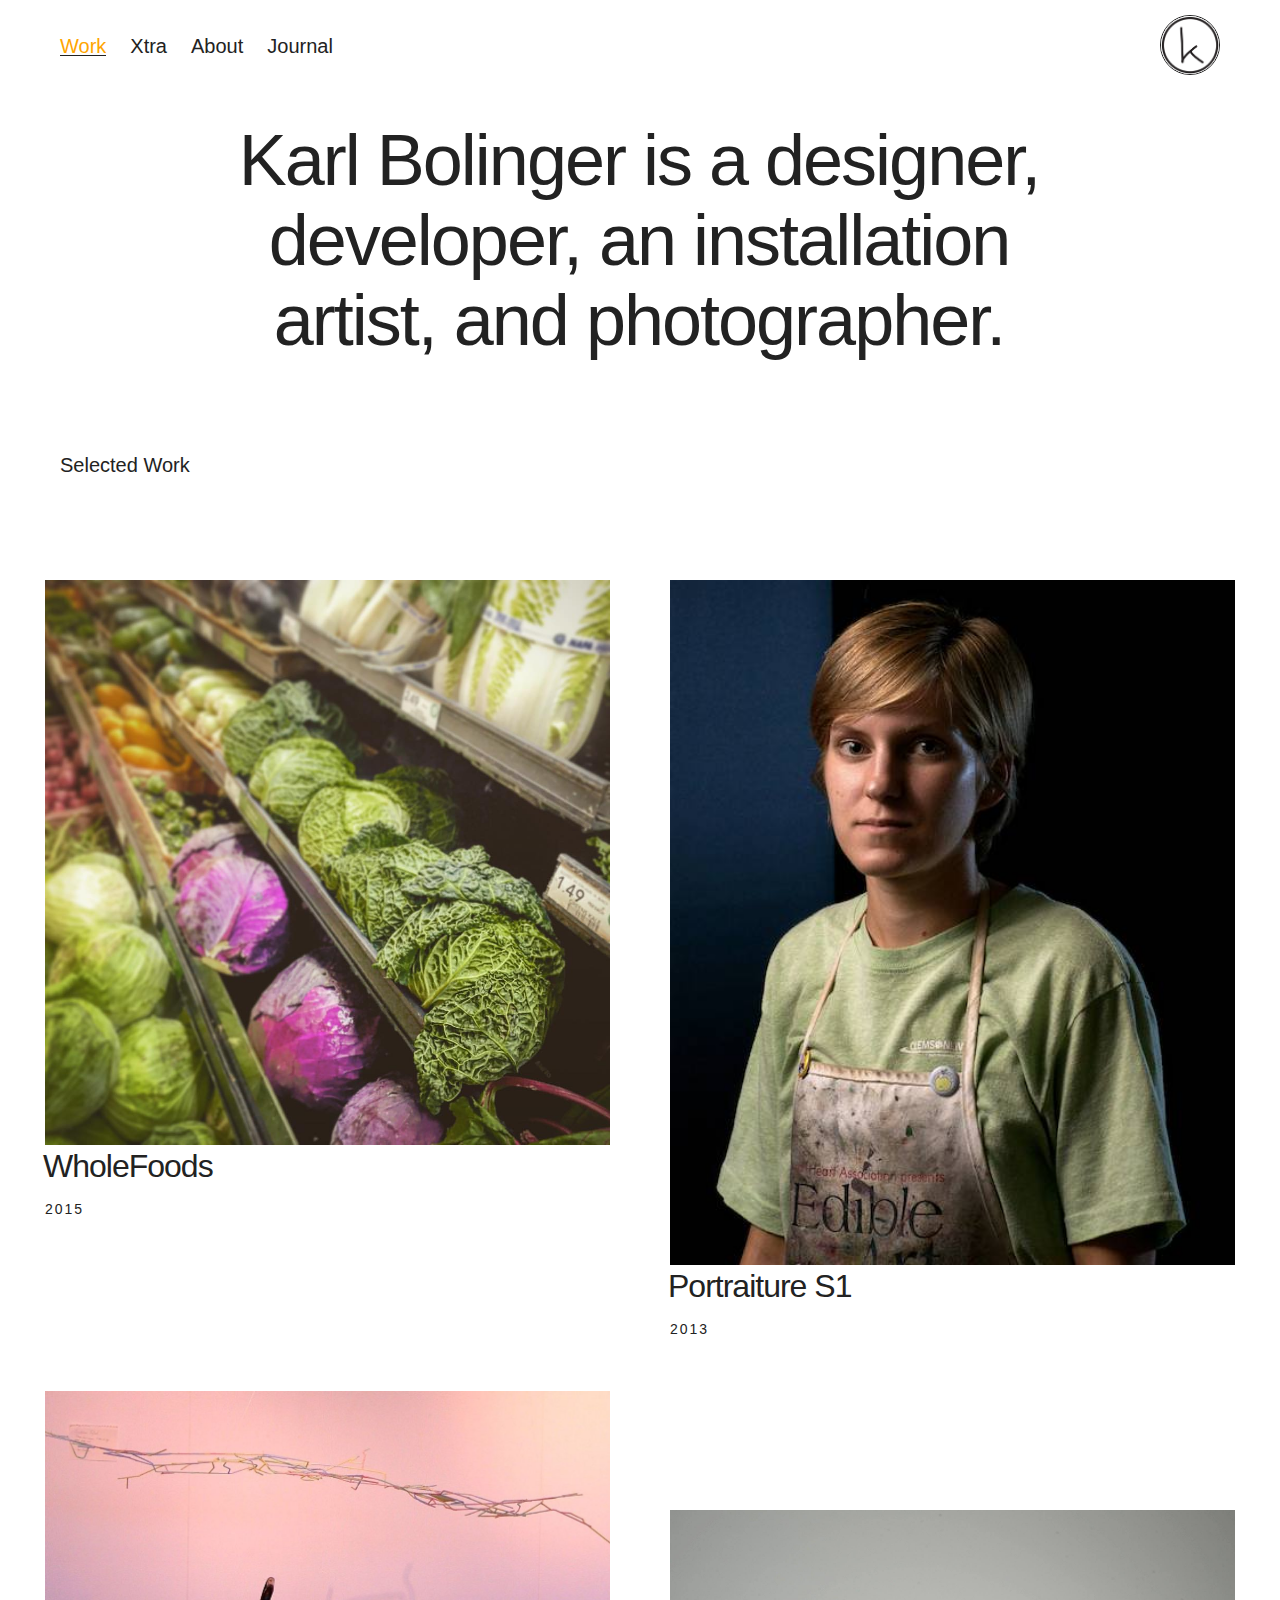
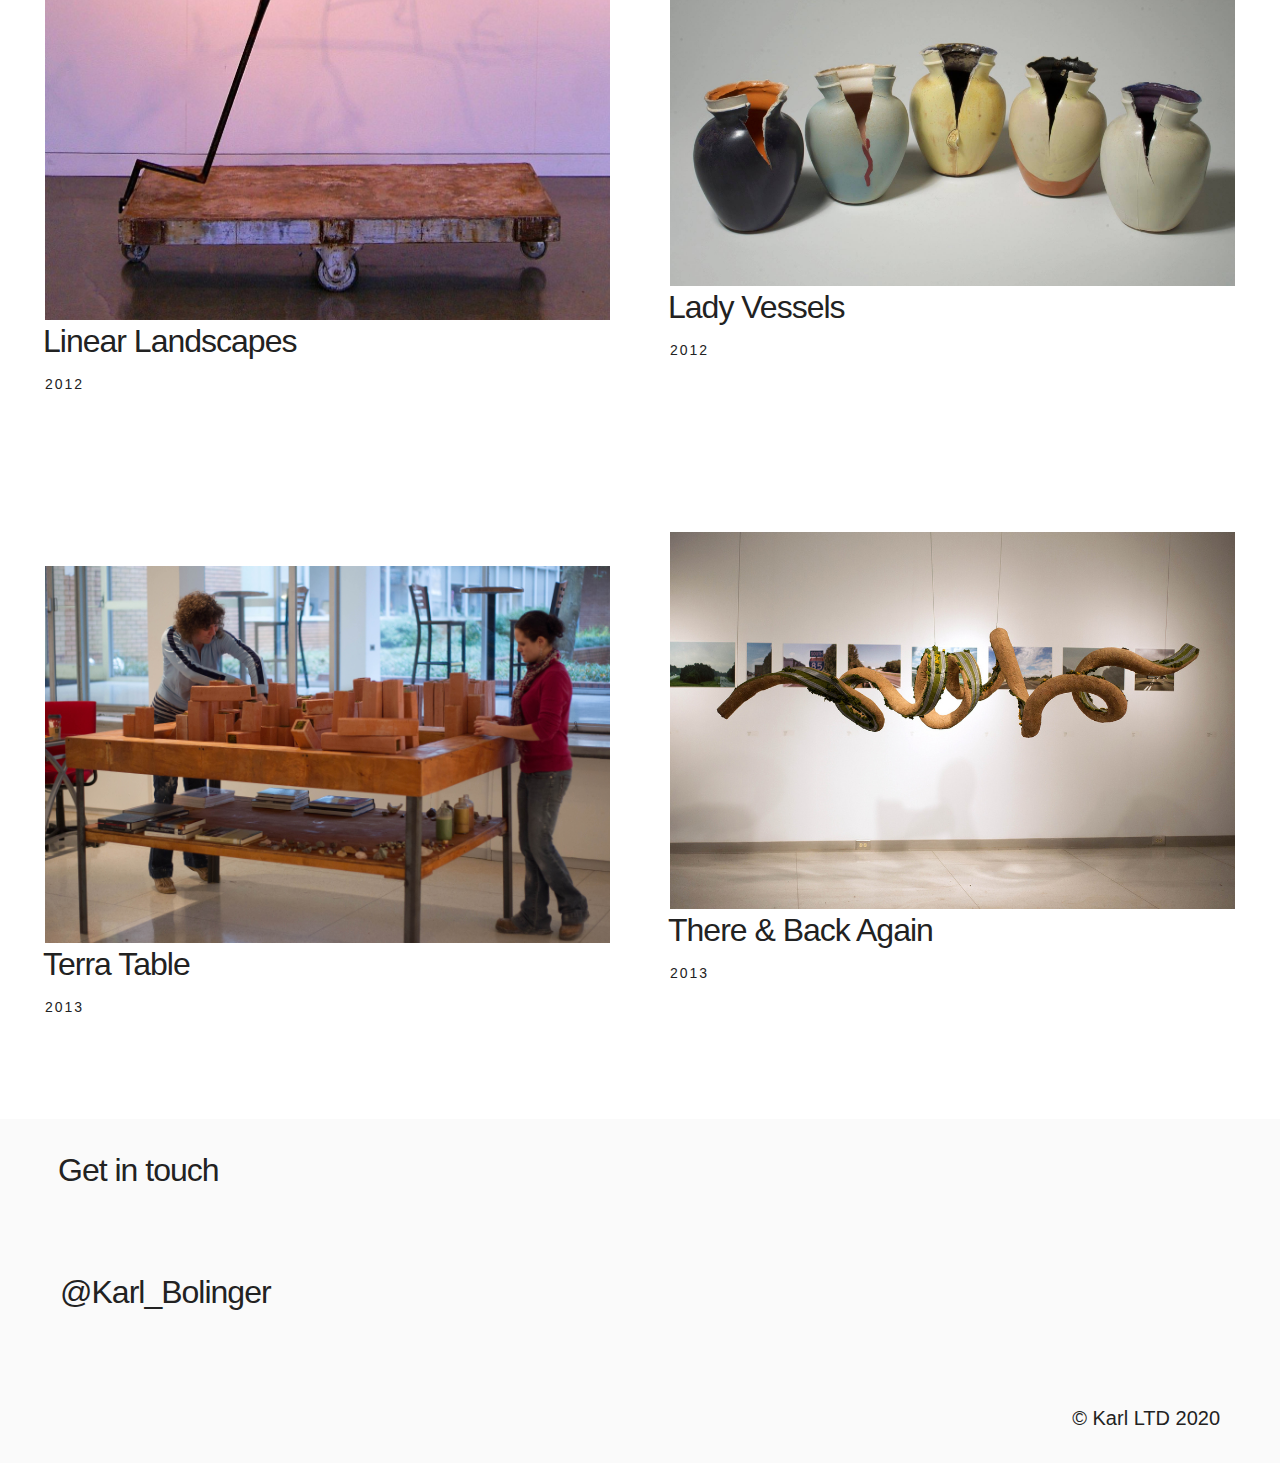
==== commit 13437d3e: "Update index.html" ====
--- a/index.html
+++ b/index.html
@@ -75,8 +75,8 @@
         <h2 class="project-title"><a  href="#">WholeFoods</a></h2>
   
         
-          <p class="project-intro">Project Intro</p>
-          <p class="project-years">Project Date</p>
+        <!--<p class="project-intro">Project Intro</p>-->
+          <p class="project-years">2015</p>
       </div>
     </div>
   </div>
@@ -89,8 +89,8 @@
         <h2 class="project-title"><a  href="#">Portraiture S1</a></h2>
   
         
-        <p class="project-intro">Project Intro</p>
-        <p class="project-years">Project Date</p>
+        <!--<p class="project-intro">Project Intro</p>-->
+        <p class="project-years">2013</p>
       </div>
     </div>
   </div>
@@ -103,9 +103,8 @@
         <h2 class="project-title"><a  href="#">Linear Landscapes</a></h2>
   
         
-        <p class="project-intro">Design and development of a new online course for code school, SuperHi.</p>
-        <p class="project-years">2019
-              </p>
+        <!--<p class="project-intro">Project Intro</p>-->
+        <p class="project-years">2012</p>
       </div>
     </div>
   </div>
@@ -118,9 +117,8 @@
         <h2 class="project-title"><a  href="#">Lady Vessels</a></h2>
   
         
-        <p class="project-intro">Design and development of a new online course for code school, SuperHi.</p>
-        <p class="project-years">2019
-              </p>
+        <!--<p class="project-intro">Project Intro</p>-->
+        <p class="project-years">2012</p>
       </div>
     </div>
   </div>
@@ -133,9 +131,8 @@
         <h2 class="project-title"><a  href="#">There & Back Again</a></h2>
   
         
-        <p class="project-intro">Design and development of a new online course for code school, SuperHi.</p>
-        <p class="project-years">2019
-              </p>
+        <!--<p class="project-intro">Project Intro</p>-->
+        <p class="project-years">2013</p>
       </div>
     </div>
   </div>
@@ -148,9 +145,8 @@
         <h2 class="project-title"><a  href="#">Terra Table</a></h2>
   
         
-        <p class="project-intro">Design and development of a new online course for code school, SuperHi.</p>
-        <p class="project-years">2019
-              </p>
+        <!--<p class="project-intro">Project Intro</p>-->
+        <p class="project-years">2013</p>
       </div>
     </div>
   </div>    
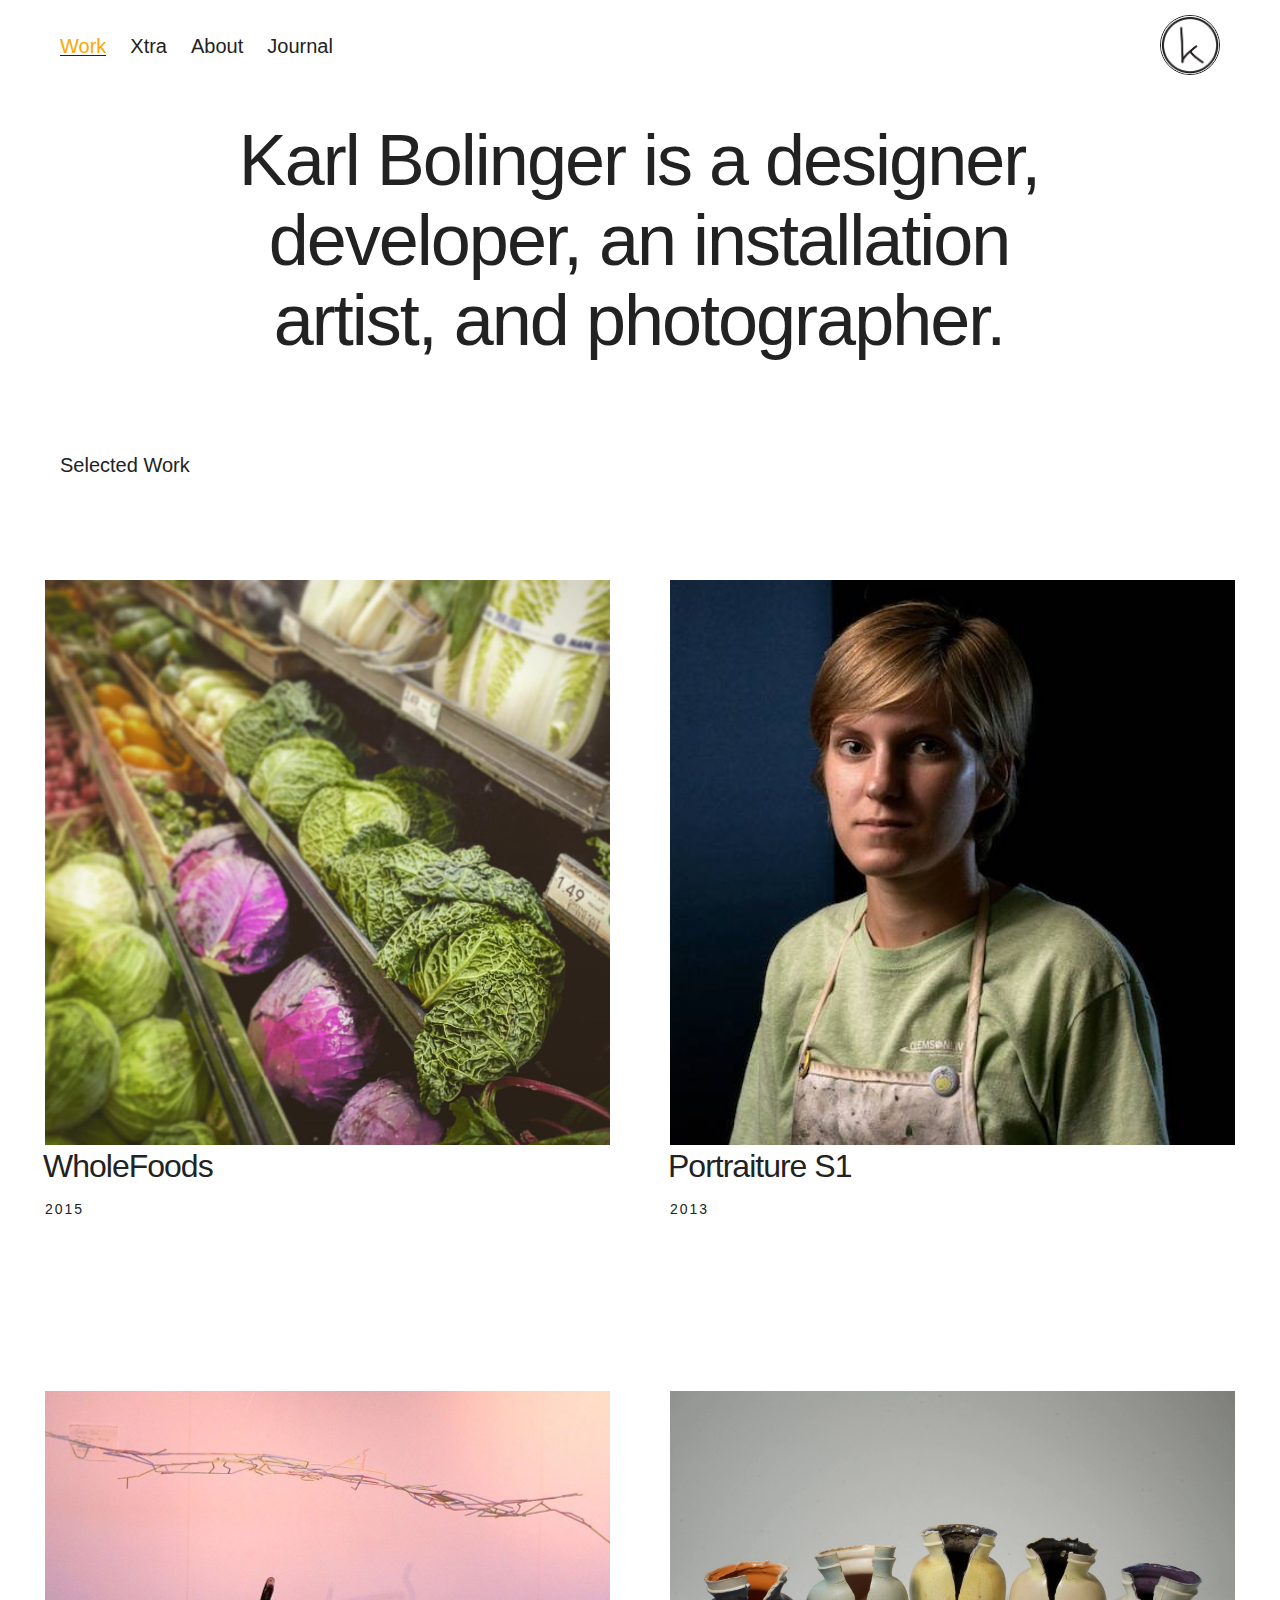
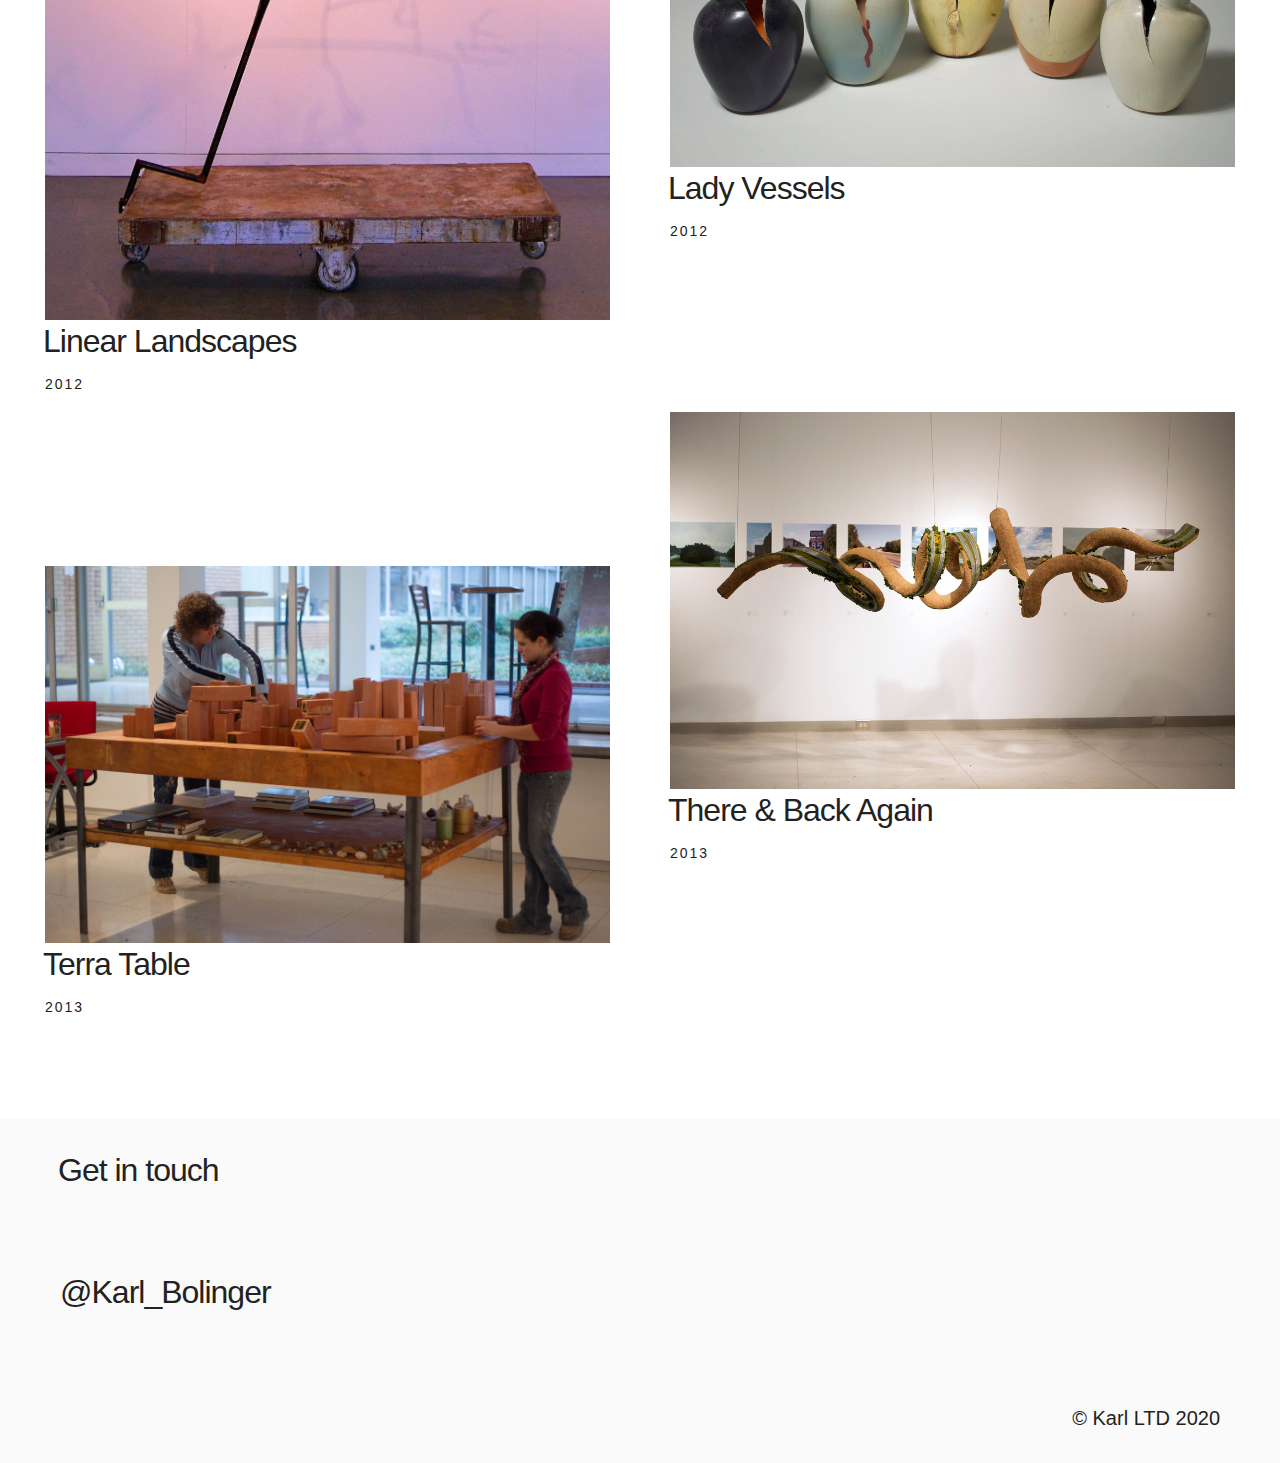
==== commit 463b7db2: "Update index.html" ====
--- a/index.html
+++ b/index.html
@@ -83,7 +83,7 @@
 
   <div class="project-container one">
     <div class="scroll-container" data-index="1">
-      <a  href="#"><img src="images/portraiture01.jpg" /></a>
+      <a  href="#"><img src="images/portraiture01_sq.jpg" /></a>
   
       <div class="project-info">
         <h2 class="project-title"><a  href="#">Portraiture S1</a></h2>
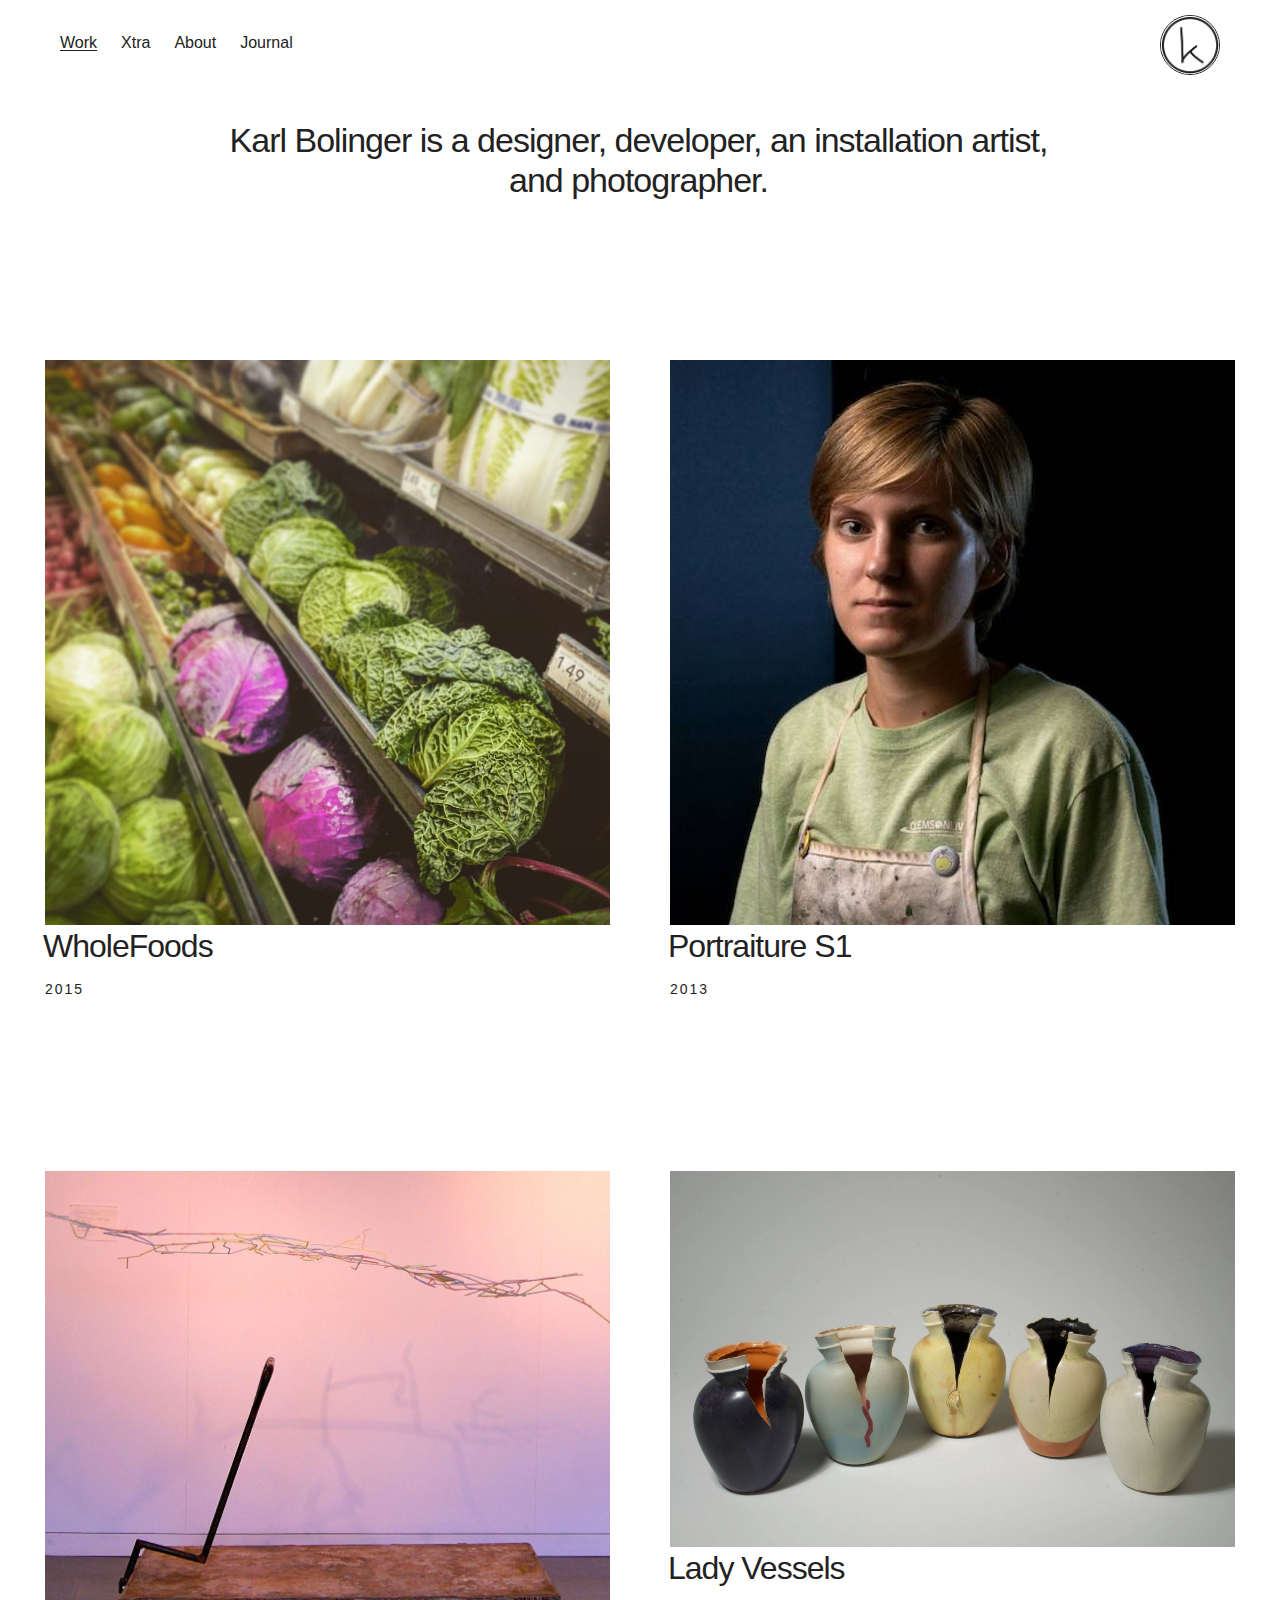
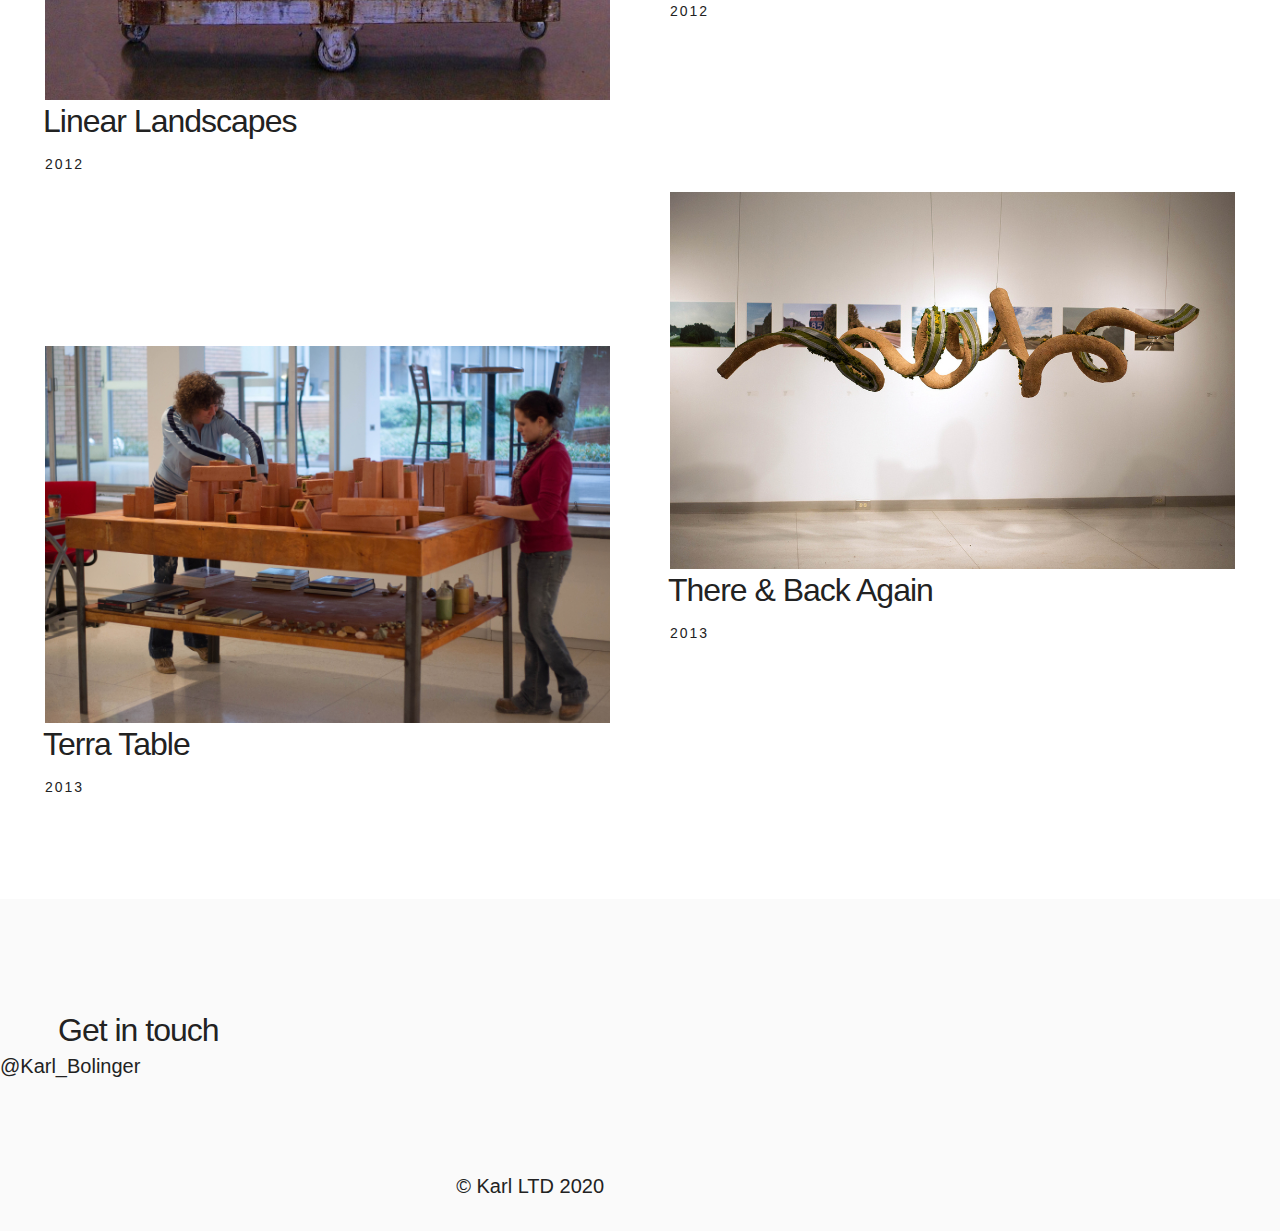
==== commit 330772d9: "Update index.html" ====
--- a/index.html
+++ b/index.html
@@ -20,7 +20,7 @@
 	<script src="http://cdnjs.cloudflare.com/ajax/libs/respond.js/1.1.0/respond.min.js"></script>
 <![endif]-->
 
-<link rel="stylesheet" type="text/css" media="all" href="css/futurefabric_styles.css" />
+<link rel="stylesheet" type="text/css" media="all" href="css/karl_styles.css" />
 <link rel="icon" href="images/logo.png">
 
 <title>Home - Karl Bolinger</title><meta name="description" content="The portfolio of digital product designer and technologist, Karl Bolinger. 👨🏻‍💻">
@@ -82,7 +82,7 @@
   </div>
 
   <div class="project-container one">
-    <div class="scroll-container" data-index="1">
+    <div class="scroll-container" data-index="2">
       <a  href="#"><img src="images/portraiture01_sq.jpg" /></a>
   
       <div class="project-info">
@@ -96,7 +96,7 @@
   </div>
 
   <div class="project-container one">
-    <div class="scroll-container" data-index="1">
+    <div class="scroll-container" data-index="3">
       <a  href="#"><img src="images/sculpture_3_header.jpg" /></a>
   
       <div class="project-info">
@@ -110,7 +110,7 @@
   </div>
 
   <div class="project-container one">
-    <div class="scroll-container" data-index="1">
+    <div class="scroll-container" data-index="4">
       <a  href="#"><img src="images/ceramics_6.jpg" /></a>
   
       <div class="project-info">
@@ -124,7 +124,7 @@
   </div>
 
   <div class="project-container one">
-    <div class="scroll-container" data-index="1">
+    <div class="scroll-container" data-index="5">
       <a  href="#"><img src="images/sculpture_22.jpg" /></a>
   
       <div class="project-info">
@@ -138,7 +138,7 @@
   </div>
 
   <div class="project-container one">
-    <div class="scroll-container" data-index="1">
+    <div class="scroll-container" data-index="6">
       <a  href="#"><img src="images/sculpture_25.jpg" /></a>
   
       <div class="project-info">
--- a/css/karl_styles.css
+++ b/css/karl_styles.css
@@ -0,0 +1,6000 @@
+/***********************************
+Added In Atop of Original File
+/***********************************/
+
+/***********************************/
+code {
+    font-family: Consolas,"courier new";
+    color: white;
+    background-color: darkgrey;
+    padding: 2px;
+    font-size: 105%;
+}
+
+/***********************************/
+
+html, body, div, span, applet, object, iframe, h1, h2, h3, h4, h5, h6, p, blockquote, pre, a, abbr, acronym, address, big, cite, code, del, dfn, em, img, ins, kbd, q, s, samp, small, strike, strong, sub, sup, tt, var, b, u, i, center, dl, dt, dd, ol, ul, li, fieldset, form, label, legend, table, caption, tbody, tfoot, thead, tr, th, td, article, aside, canvas, details, figcaption, figure, footer, header, hgroup, menu, nav, section, summary, time, mark, audio, video {
+    margin: 0;
+    padding: 0;
+    border: 0;
+    outline: 0;
+    font: inherit;
+    vertical-align:baseline
+}
+
+article, aside, details, figcaption, figure, footer, header, hgroup, menu, nav, section {
+    display:block
+}
+
+body {
+    line-height:1
+}
+
+ol, ul {
+    list-style:none
+}
+
+blockquote, q {
+    quotes:none
+}
+
+blockquote:before, blockquote:after, q:before, q:after {
+    content: '';
+    content:none
+}
+
+ins {
+    text-decoration:none
+}
+
+del {
+    text-decoration:line-through
+}
+
+table {
+    border-collapse: collapse;
+    border-spacing:0
+}
+
+@-webkit-keyframes washingmachine {
+    0% {
+        -webkit-transform:scale(1) rotate(0deg)
+    }
+
+    100% {
+        -webkit-transform:scale(1) rotate(360deg)
+    }
+}
+
+@-moz-keyframes washingmachine {
+    0% {
+        -moz-transform:scale(1) rotate(0deg)
+    }
+
+    100% {
+        -moz-transform:scale(1) rotate(360deg)
+    }
+}
+
+@keyframes washingmachine {
+    0% {
+        -webkit-transform: scale(1) rotate(0deg);
+        -moz-transform: scale(1) rotate(0deg);
+        transform:scale(1) rotate(0deg)
+    }
+
+    100% {
+        -webkit-transform: scale(1) rotate(360deg);
+        -moz-transform: scale(1) rotate(360deg);
+        transform:scale(1) rotate(360deg)
+    }
+}
+
+@-webkit-keyframes spinning {
+    0% {
+        -webkit-transform:rotate(0deg)
+    }
+
+    100% {
+        -webkit-transform:rotate(360deg)
+    }
+}
+
+@-moz-keyframes spinning {
+    0% {
+        -moz-transform:rotate(0deg)
+    }
+
+    100% {
+        -moz-transform:rotate(360deg)
+    }
+}
+
+@keyframes spinning {
+    0% {
+        -webkit-transform: rotate(0deg);
+        -moz-transform: rotate(0deg);
+        transform:rotate(0deg)
+    }
+
+    100% {
+        -webkit-transform: rotate(360deg);
+        -moz-transform: rotate(360deg);
+        transform:rotate(360deg)
+    }
+}
+
+@-webkit-keyframes linkwobble {
+    16.65% {
+        -webkit-transform:translateY(3px)
+    }
+
+    33.3% {
+        -webkit-transform:translateY(-3px)
+    }
+
+    49.95% {
+        -webkit-transform:translateY(2px)
+    }
+
+    66.6% {
+        -webkit-transform:translateY(-2px)
+    }
+
+    83.25% {
+        -webkit-transform:translateY(1px)
+    }
+
+    100% {
+        -webkit-transform:translateY(0)
+    }
+}
+
+@-moz-keyframes linkwobble {
+    16.65% {
+        -moz-transform:translateY(3px)
+    }
+
+    33.3% {
+        -moz-transform:translateY(-3px)
+    }
+
+    49.95% {
+        -moz-transform:translateY(2px)
+    }
+
+    66.6% {
+        -moz-transform:translateY(-2px)
+    }
+
+    83.25% {
+        -moz-transform:translateY(1px)
+    }
+
+    100% {
+        -moz-transform:translateY(0)
+    }
+}
+
+@keyframes linkwobble {
+    16.65% {
+        -webkit-transform: translateY(3px);
+        -moz-transform: translateY(3px);
+        transform:translateY(3px)
+    }
+
+    33.3% {
+        -webkit-transform: translateY(-3px);
+        -moz-transform: translateY(-3px);
+        transform:translateY(-3px)
+    }
+
+    49.95% {
+        -webkit-transform: translateY(2px);
+        -moz-transform: translateY(2px);
+        transform:translateY(2px)
+    }
+
+    66.6% {
+        -webkit-transform: translateY(-2px);
+        -moz-transform: translateY(-2px);
+        transform:translateY(-2px)
+    }
+
+    83.25% {
+        -webkit-transform: translateY(1px);
+        -moz-transform: translateY(1px);
+        transform:translateY(1px)
+    }
+
+    100% {
+        -webkit-transform: translateY(0);
+        -moz-transform: translateY(0);
+        transform:translateY(0)
+    }
+}
+
+@-webkit-keyframes pulse {
+    0% {
+        -webkit-transform:scale(1)
+    }
+
+    50% {
+        -webkit-transform:scale(1.25)
+    }
+
+    100% {
+        -webkit-transform:scale(1)
+    }
+}
+
+@-moz-keyframes pulse {
+    0% {
+        -moz-transform:scale(1)
+    }
+
+    50% {
+        -moz-transform:scale(1.25)
+    }
+
+    100% {
+        -moz-transform:scale(1)
+    }
+}
+
+@keyframes pulse {
+    0% {
+        -webkit-transform: scale(1);
+        -moz-transform: scale(1);
+        transform:scale(1)
+    }
+
+    50% {
+        -webkit-transform: scale(1.25);
+        -moz-transform: scale(1.25);
+        transform:scale(1.25)
+    }
+
+    100% {
+        -webkit-transform: scale(1);
+        -moz-transform: scale(1);
+        transform:scale(1)
+    }
+}
+
+.in-a-spin {
+    -webkit-animation: washingmachine 10s ease-in-out 1;
+    -moz-animation: washingmachine 10s ease-in-out 1;
+    animation:washingmachine 10s ease-in-out 1
+}
+
+.flip-ya-for-real {
+    -webkit-transform: rotate(180deg);
+    -moz-transform: rotate(180deg);
+    transform:rotate(180deg)
+}
+
+.rotates {
+    -webkit-animation: spinning 1s ease-in-out;
+    -moz-animation: spinning 1s ease-in-out;
+    animation: spinning 1s ease-in-out;
+    -webkit-animation-iteration-count: infinite;
+    -moz-animation-iteration-count: infinite;
+    animation-iteration-count:infinite
+}
+
+.rotates-slowly {
+    -webkit-animation: spinning 10s linear;
+    -moz-animation: spinning 10s linear;
+    animation: spinning 10s linear;
+    -webkit-animation-iteration-count: infinite;
+    -moz-animation-iteration-count: infinite;
+    animation-iteration-count:infinite
+}
+
+.fade-out {
+    opacity: 0;
+    -webkit-transition: opacity 0.4s ease-in 0s;
+    -moz-transition: opacity 0.4s ease-in 0s;
+    transition:opacity 0.4s ease-in 0s
+}
+
+.grid-container {
+    margin: 0 auto;
+    max-width: 100%;
+    padding:0 9px
+}
+
+@media screen and (min-width: 600px) {
+    .grid-container {
+        padding:0 12px
+    }
+}
+
+@media screen and (min-width: 960px) {
+    .grid-container {
+        padding:0 15px
+    }
+}
+
+.grid-container:after {
+    content: "";
+    display: table;
+    clear: both
+}
+
+.grid-container [class * ="column-"], .grid-container .grid-column {
+    float: left;
+    padding:0 9px
+}
+
+@media screen and (min-width: 600px) {
+    .grid-container [class * ="column-"], .grid-container .grid-column {
+        padding:0 12px
+    }
+}
+
+@media screen and (min-width: 960px) {
+    .grid-container [class * ="column-"], .grid-container .grid-column {
+        padding:0 15px
+    }
+}
+
+.full-width {
+    width:100%
+}
+
+.half {
+    width:50%
+}
+
+.one-third {
+    width:33.33%
+}
+
+.two-thirds {
+    width:66.66%
+}
+
+@font-face {
+    font-family: "MaisonNeue-Book";
+    src: url("../fonts/maison-neue/MaisonNeueWEB-Book.woff") format("woff"), url("../fonts/maison-neue/MaisonNeueWEB-Book.woff2") format("woff2");
+    font-style: normal;
+    font-weight: normal;
+    font-display:swap
+}
+
+@font-face {
+    font-family: "MaisonNeue-Bold";
+    src: url("../fonts/maison-neue/MaisonNeueWEB-Bold.woff") format("woff"), url("../fonts/maison-neue/MaisonNeueWEB-Bold.woff2") format("woff2");
+    font-style: normal;
+    font-weight: bold;
+    font-display:swap
+}
+
+@font-face {
+    font-family: "Modern-Era-Regular";
+    font-style: normal;
+    font-stretch: normal;
+    font-weight: 400;
+    font-display: swap;
+    src: url(../fonts/modern-era/ModernEra-Regular.woff) format("woff"), url(../fonts/modern-era/ModernEra-Regular.woff2) format("woff2"), url(../fonts/modern-era/ModernEra-Regular.ttf) format("truetype")
+}
+
+@font-face {
+    font-family: "Modern-Era-Bold";
+    font-style: normal;
+    font-stretch: normal;
+    font-weight: 700;
+    font-display: swap;
+    src: url(../fonts/modern-era/ModernEra-Bold.woff) format("woff"), url(../fonts/modern-era/ModernEra-Bold.woff2) format("woff2")
+}
+
+input.button, a.button, .button {
+    font-size: 14px;
+    line-height: 1;
+    letter-spacing: 2px;
+    margin-left: 0;
+    text-transform: uppercase;
+    padding: 14px 17px 12px 17px;
+    -webkit-transition: background 0.4s ease;
+    -moz-transition: background 0.4s ease;
+    transition: background 0.4s ease;
+    font-family: "Modern-Era-Bold", -apple-system, BlinkMacSystemFont, "Helvetica Neue", Helvetica, Arial, sans-serif;
+    background: none;
+    background-color: #222;
+    border: none;
+    border-radius: 22px;
+    color: #fff;
+    display: inline-block;
+    width: auto;
+    -webkit-appearance: none;
+    -webkit-border-radius: none;
+    outline: none;
+    min-width: 160px;
+    text-shadow: none;
+    text-align: center;
+    text-decoration: none;
+    width:100%
+}
+
+@media screen and (min-width: 600px) {
+    input.button, a.button, .button {
+        border-radius: 18px;
+        padding: 12px 17px 10px 17px;
+        width: auto;
+        min-width:250px
+    }
+}
+
+input.button:hover, a.button:hover, .button:hover {
+    -webkit-animation: linkwobble 0.5s linear;
+    -moz-animation: linkwobble 0.5s linear;
+    animation: linkwobble 0.5s linear;
+    background-color: #222;
+    border: none;
+    color: #fff;
+    cursor: pointer;
+    text-shadow: none;
+    text-decoration:none
+}
+
+input.button.secondary, a.button.secondary, .button.secondary {
+    background-color: #f5f5f5;
+    color: #222;
+    border:1px solid #cecece
+}
+
+input.button.secondary:hover, a.button.secondary:hover, .button.secondary:hover {
+    -webkit-animation: linkwobble 0.5s linear;
+    -moz-animation: linkwobble 0.5s linear;
+    animation:linkwobble 0.5s linear
+}
+
+input.button.positive, a.button.positive, .button.positive {
+    background-color: #4BA663;
+    color:#fff
+}
+
+input.button.positive:hover, a.button.positive:hover, .button.positive:hover {
+    -webkit-animation: linkwobble 0.5s linear;
+    -moz-animation: linkwobble 0.5s linear;
+    animation: linkwobble 0.5s linear;
+    background-color: #4BA663;
+    color:#fff
+}
+
+input.button.inactive, a.button.inactive, .button.inactive {
+    background-color: #f5f5f5;
+    color: #222;
+    border: 1px solid #cecece;
+    opacity:0.5
+}
+
+input.button.inactive:hover, a.button.inactive:hover, .button.inactive:hover {
+    background-color: #f5f5f5;
+    color: #222;
+    border: 1px solid #cecece;
+    cursor: default;
+    animation: none
+}
+/*! Flickity v2.1.2
+https://flickity.metafizzy.co
+---------------------------------------------- */
+
+.flickity .flickity-enabled {
+    position:relative
+}
+
+.flickity .flickity-enabled:focus {
+    outline:none
+}
+
+.flickity .flickity-viewport {
+    overflow: hidden;
+    position: relative;
+    height:100%
+}
+
+.flickity .flickity-slider {
+    position: absolute;
+    width: 100%;
+    height:100%
+}
+
+.flickity .flickity-enabled.is-draggable {
+    -webkit-tap-highlight-color: transparent;
+    tap-highlight-color: transparent;
+    -webkit-user-select: none;
+    -moz-user-select: none;
+    -ms-user-select: none;
+    user-select:none
+}
+
+.flickity .flickity-enabled.is-draggable .flickity-viewport {
+    cursor: move;
+    cursor: -webkit-grab;
+    cursor:grab
+}
+
+.flickity .flickity-enabled.is-draggable .flickity-viewport.is-pointer-down {
+    cursor: -webkit-grabbing;
+    cursor:grabbing
+}
+
+.flickity .flickity-button {
+    position: absolute;
+    background: rgba(255, 255, 255, 0.75);
+    border: none;
+    color:#333
+}
+
+.flickity .flickity-button:hover {
+    background: white;
+    cursor:pointer
+}
+
+.flickity .flickity-button:focus {
+    outline: none;
+    box-shadow:0 0 0 5px #19F
+}
+
+.flickity .flickity-button:active {
+    opacity:0.6
+}
+
+.flickity .flickity-button:disabled {
+    opacity: 0.3;
+    cursor: auto;
+    pointer-events:none
+}
+
+.flickity .flickity-button-icon {
+    fill:#333
+}
+
+.flickity .flickity-prev-next-button {
+    top: 50%;
+    width: 44px;
+    height: 44px;
+    border-radius: 50%;
+    transform:translateY(-50%)
+}
+
+.flickity .flickity-prev-next-button.previous {
+    left:10px
+}
+
+.flickity .flickity-prev-next-button.next {
+    right:10px
+}
+
+.flickity .flickity-rtl .flickity-prev-next-button.previous {
+    left: auto;
+    right:10px
+}
+
+.flickity .flickity-rtl .flickity-prev-next-button.next {
+    right: auto;
+    left:10px
+}
+
+.flickity .flickity-prev-next-button .flickity-button-icon {
+    position: absolute;
+    left: 20%;
+    top: 20%;
+    width: 60%;
+    height:60%
+}
+
+.flickity .flickity-page-dots {
+    position: absolute;
+    width: 100%;
+    bottom: -25px;
+    padding: 0;
+    margin: 0;
+    list-style: none;
+    text-align: center;
+    line-height:1
+}
+
+.flickity .flickity-rtl .flickity-page-dots {
+    direction:rtl
+}
+
+.flickity .flickity-page-dots .dot {
+    display: inline-block;
+    width: 9px;
+    height: 9px;
+    margin: 0 5px;
+    background: #f5f5f5;
+    border: solid 1px #888;
+    border-radius: 50%;
+    cursor:pointer
+}
+
+.flickity .flickity-page-dots .dot.is-selected {
+    background: #222;
+    border:solid 1px #222
+}
+
+form {
+    margin:20px 0 40px 0
+}
+
+@media screen and (min-width: 600px) {
+    form {
+        margin: 40px 0 60px 0;
+        max-width:620px
+    }
+}
+
+label {
+    display: block;
+    margin: 18px 0 4px 0;
+    color:#222
+}
+
+@media (prefers-color-scheme: dark) {
+    label {
+        color:#fff
+    }
+}
+
+@media screen and (min-width: 600px) {
+    .firstname, .lastname {
+        width: 48%;
+        float: left;
+        margin-bottom:20px
+    }
+}
+
+@media screen and (min-width: 600px) {
+    .firstname {
+        margin-right:4%
+    }
+}
+
+input {
+    width: 100%;
+    font-size: 16px;
+    line-height: 24px;
+    letter-spacing: 0px;
+    font-family: "Modern-Era-Regular", -apple-system, BlinkMacSystemFont, "Helvetica Neue", Helvetica, Arial, sans-serif;
+    color: #222;
+    padding: 4px 8px;
+    -webkit-appearance: none;
+    border-radius: 0;
+    -webkit-border-radius: none;
+    border:1px solid #aaa
+}
+
+@media screen and (min-width: 600px) {
+    input {
+        font-size: 20px;
+        line-height:30px
+    }
+}
+
+select {
+    border: 1px solid #aaa;
+    font-size: 16px;
+    line-height: 24px;
+    font-family: "Modern-Era-Regular", -apple-system, BlinkMacSystemFont, "Helvetica Neue", Helvetica, Arial, sans-serif;
+    color: #222;
+    background-color: #fff;
+    -webkit-appearance: none;
+    -moz-appearance: none;
+    cursor: pointer;
+    padding: 6px 30px 4px 14px;
+    border-radius: 22px;
+    background-image: url(../../uploads/shared/select_arrow.png);
+    background-position: 95% center;
+    background-repeat: no-repeat;
+    background-size: 12px 6px;
+    margin: 0 0 32px 0;
+    width: 100%;
+    outline: none;
+    display:block
+}
+
+@media screen and (min-width: 600px) {
+    select {
+        font-size: 17px;
+        line-height:26px
+    }
+}
+
+select:-moz-focusring {
+    color: transparent;
+    text-shadow:0 0 0 #000
+}
+
+@media screen and (min-width: 960px) {
+    select {
+        margin:0
+    }
+}
+
+.hamburger-toggle {
+    cursor: pointer;
+    display: block;
+    height: 40px;
+    width:40px
+}
+
+.hamburger-toggle .hamburger {
+    -webkit-transition: opacity, filter 0.15s linear;
+    -moz-transition: opacity, filter 0.15s linear;
+    transition: opacity, filter 0.15s linear;
+    display: inline-block;
+    position: fixed;
+    z-index: 3;
+    padding: 7px 0;
+    cursor: pointer;
+    text-transform: none;
+    background-color: transparent;
+    border: 0;
+    margin: 0;
+    overflow:visible
+}
+
+.hamburger-toggle .hamburger.is-active .hamburger-inner, .hamburger-toggle .hamburger.is-active .hamburger-inner::before, .hamburger-toggle .hamburger.is-active .hamburger-inner::after {
+    -webkit-transition: -webkit-transform, background-color 0.15s ease;
+    -moz-transition: -moz-transform, background-color 0.15s ease;
+    transition: transform, background-color 0.15s ease;
+    -webkit-transition: background-color 0.15s ease;
+    -moz-transition: background-color 0.15s ease;
+    transition: background-color 0.15s ease;
+    background-color:#222
+}
+
+@media (prefers-color-scheme: dark) {
+    .hamburger-toggle .hamburger.is-active .hamburger-inner, .hamburger-toggle .hamburger.is-active .hamburger-inner::before, .hamburger-toggle .hamburger.is-active .hamburger-inner::after {
+        background-color:#fff
+    }
+}
+
+.hamburger-toggle .hamburger-box {
+    width: 30px;
+    height: 20px;
+    display: inline-block;
+    position:relative
+}
+
+.hamburger-toggle .hamburger-inner {
+    display: block;
+    top: 50%;
+    margin-top:-2px
+}
+
+.hamburger-toggle .hamburger-inner, .hamburger-toggle .hamburger-inner::before, .hamburger-toggle .hamburger-inner::after {
+    -webkit-transition: -webkit-transform, background-color 0.15s ease;
+    -moz-transition: -moz-transform, background-color 0.15s ease;
+    transition: transform, background-color 0.15s ease;
+    -webkit-transition: background-color 0.5s ease 0.3s;
+    -moz-transition: background-color 0.5s ease 0.3s;
+    transition: background-color 0.5s ease 0.3s;
+    width: 30px;
+    height: 2px;
+    background-color: #222;
+    border-radius: 0px;
+    position:absolute
+}
+
+@media (prefers-color-scheme: dark) {
+    .hamburger-toggle .hamburger-inner, .hamburger-toggle .hamburger-inner::before, .hamburger-toggle .hamburger-inner::after {
+        background-color:#fff
+    }
+}
+
+.hamburger-toggle .hamburger-inner::before, .hamburger-toggle .hamburger-inner::after {
+    content: "";
+    display:block
+}
+
+.hamburger-toggle .hamburger-inner::before {
+    top:-8px
+}
+
+.hamburger-toggle .hamburger-inner::after {
+    bottom:-8px
+}
+
+.hamburger-toggle .hamburger--slider .hamburger-inner {
+    top:6px
+}
+
+.hamburger-toggle .hamburger--slider .hamburger-inner::before {
+    top:8px
+}
+
+.hamburger-toggle .hamburger--slider .hamburger-inner::after {
+    top:16px
+}
+
+.hamburger-toggle .hamburger--slider.is-active {
+    margin-top:-8px
+}
+
+.hamburger-toggle .hamburger--slider.is-active .hamburger-inner {
+    transform:translate3d(-4px, 16px, 20px) rotate(45deg)
+}
+
+.hamburger-toggle .hamburger--slider.is-active .hamburger-inner::before {
+    transform: rotate(-45deg) translate3d(-5.71429px, -6px, 0);
+    opacity:0
+}
+
+.hamburger-toggle .hamburger--slider.is-active .hamburger-inner::after {
+    width: 30px;
+    transform:translate3d(0, -16px, 0) rotate(-90deg)
+}
+
+input[type=range] {
+    -webkit-appearance: none;
+    background-color: transparent;
+    border:none
+}
+
+input[type=range]:focus {
+    outline:none
+}
+
+input[type=range]::-webkit-slider-runnable-track {
+    width: 100%;
+    height: 2px;
+    border: none;
+    background: #222;
+    cursor:pointer
+}
+
+input[type=range]::-webkit-slider-thumb {
+    height: 28px;
+    width: 28px;
+    background: #fff;
+    border: 1px solid #222;
+    border-radius: 50%;
+    cursor: pointer;
+    margin-top: -14px;
+    -webkit-appearance:none
+}
+
+@media screen and (min-width: 960px) {
+    input[type=range]::-webkit-slider-thumb {
+        height: 20px;
+        width: 20px;
+        margin-top:-10px
+    }
+}
+
+input[type=range]:focus::-webkit-slider-runnable-track {
+    background:#222
+}
+
+input[type=range]::-moz-range-track {
+    width: 100%;
+    height: 2px;
+    border: none;
+    background: #222;
+    cursor:pointer
+}
+
+input[type=range]::-moz-range-thumb {
+    height: 28px;
+    width: 28px;
+    background: #fff;
+    border: 1px solid #222;
+    border-radius: 50%;
+    cursor: pointer;
+    margin-top: -14px;
+    -webkit-appearance:none
+}
+
+@media screen and (min-width: 960px) {
+    input[type=range]::-moz-range-thumb {
+        height: 20px;
+        width: 20px;
+        margin-top:-10px
+    }
+}
+
+input[type=range]::-ms-track {
+    width: 100%;
+    height: 2px;
+    border: none;
+    background: #222;
+    cursor:pointer
+}
+
+input[type=range]::-ms-fill-lower {
+    background: #222;
+    border:none
+}
+
+input[type=range]::-ms-fill-upper {
+    background: #222;
+    border:none
+}
+
+input[type=range]::-ms-thumb {
+    height: 28px;
+    width: 28px;
+    background: #fff;
+    border: 1px solid #222;
+    border-radius: 50%;
+    cursor: pointer;
+    margin-top: -14px;
+    -webkit-appearance:none
+}
+
+@media screen and (min-width: 960px) {
+    input[type=range]::-ms-thumb {
+        height: 20px;
+        width: 20px;
+        margin-top:-10px
+    }
+}
+
+input[type=range]:focus::-ms-fill-lower {
+    background:#222
+}
+
+input[type=range]:focus::-ms-fill-upper {
+    background:#222
+}
+
+.scroll-container {
+    -webkit-transition: all 0.8s;
+    -moz-transition: all 0.8s;
+    transition: all 0.8s;
+    margin-top:40px
+}
+
+@media screen and (min-width: 960px) {
+    .scroll-container {
+        margin-top:70px
+    }
+}
+
+.scroll-container.show {
+    -webkit-transition: all 0.8s;
+    -moz-transition: all 0.8s;
+    transition: all 0.8s;
+    margin-top:0px
+}
+
+.scroll-container.from-bottom {
+    -webkit-transition: all 0.8s;
+    -moz-transition: all 0.8s;
+    transition: all 0.8s;
+    margin-top:-40px
+}
+
+@media screen and (min-width: 960px) {
+    .scroll-container.from-bottom {
+        margin-top:-70px
+    }
+}
+
+.spinner, .page-load-spinner {
+    -webkit-animation: pulse 0.8s linear;
+    -moz-animation: pulse 0.8s linear;
+    animation: pulse 0.8s linear;
+    -webkit-animation-iteration-count: infinite;
+    -moz-animation-iteration-count: infinite;
+    animation-iteration-count: infinite;
+    width: 15px;
+    height: 15px;
+    border-radius: 50%;
+    background-color: #fff;
+    position: absolute;
+    top: 50%;
+    left: 50%;
+    margin-left: -7.5px;
+    margin-top:-7.5px
+}
+
+@media screen and (min-width: 600px) {
+    .spinner, .page-load-spinner {
+        width: 20px;
+        height: 20px;
+        margin-left: -10px;
+        margin-top:-10px
+    }
+}
+
+.is-inverted.spinner, .is-inverted.page-load-spinner {
+    background-color:#ccc
+}
+
+.availability-header {
+    display: none;
+    position: fixed;
+    top: 0;
+    right: 0;
+    left: 0;
+    padding: 13px 0 0;
+    font-size: 16px;
+    line-height: 24px;
+    background-color: #222;
+    color: #f5f5f5;
+    text-align: center;
+    z-index: 10000;
+    height:48px
+}
+
+@media screen and (min-width: 600px) {
+    .availability-header {
+        font-size: 17px;
+        line-height:26px
+    }
+}
+
+@media screen and (min-width: 600px) {
+    .availability-header {
+        padding:11px 0 0
+    }
+}
+
+.availability-header .message-container {
+    margin: 0 auto;
+    max-width:1800px
+}
+
+.availability-header .link {
+    background-color: #f5f5f5;
+    background-image: -webkit-linear-gradient(-270deg, #f5f5f5 100%, #f5f5f5 0%);
+    background-image: linear-gradient(0deg, #f5f5f5 100%, #f5f5f5 0%);
+    background-repeat: repeat-x;
+    background-position: 0 94%;
+    background-color: transparent;
+    background-size: 200% 1px;
+    color: #f5f5f5;
+    text-shadow: -0.06em 0 0 #222, 0.06em 0 0 #222, -0.06em 0 0 #222, 0.06em 0 0 #222, -0.06em 0 0 #222, 0.06em 0 0 #222, 0 -1px 0 #222, 0 1px 0 #222;
+    text-decoration:none
+}
+
+.contact-me {
+    padding-top: 30px;
+    background-color:#fafafa
+}
+
+@media (prefers-color-scheme: dark) {
+    .contact-me {
+        color: #fff;
+        background-color:#222
+    }
+}
+
+.contact-me .section-heading {
+    margin-bottom: 0;
+    padding-left:18px
+}
+
+@media screen and (min-width: 600px) {
+    .contact-me .section-heading {
+        padding-left:36px
+    }
+}
+
+@media screen and (min-width: 960px) {
+    .contact-me .section-heading {
+        padding-left:60px
+    }
+}
+
+.contact-me .contact-me-block {
+    padding-top: 30px;
+    padding-bottom:70px
+}
+
+@media screen and (min-width: 600px) {
+    .contact-me .contact-me-block {
+        padding-top: 80px;
+        padding-bottom:60px
+    }
+}
+
+.contact-me .contact-module-link {
+    font-size: 26px;
+    line-height: 36px;
+    margin-left: -1px;
+    letter-spacing: -0.5px;
+    display: inline-block;
+    font-family: "Modern-Era-Bold", -apple-system, BlinkMacSystemFont, "Helvetica Neue", Helvetica, Arial, sans-serif;
+    margin-left:18px
+}
+
+@media screen and (min-width: 600px) {
+    .contact-me .contact-module-link {
+        font-size: 26px;
+        line-height: 36px;
+        margin-left:-1px
+    }
+}
+
+@media screen and (min-width: 960px) {
+    .contact-me .contact-module-link {
+        font-size: 32px;
+        line-height: 42px;
+        margin-left: -2px;
+        letter-spacing:-1px
+    }
+}
+
+@media screen and (min-width: 600px) {
+    .contact-me .contact-module-link {
+        margin-left:36px
+    }
+}
+
+@media screen and (min-width: 960px) {
+    .contact-me .contact-module-link {
+        margin-left:60px
+    }
+}
+
+.contact-me .contact-module-link:hover {
+    background-color: #222;
+    background-image: -webkit-linear-gradient(-270deg, #222 100%, #222 0%);
+    background-image: linear-gradient(0deg, #222 100%, #222 0%);
+    background-repeat: repeat-x;
+    background-position: 0 82%;
+    background-color: transparent;
+    background-size: 200% 2px;
+    color: #222;
+    text-shadow: -0.06em 0 0 #fafafa, 0.06em 0 0 #fafafa, -0.06em 0 0 #fafafa, 0.06em 0 0 #fafafa, -0.06em 0 0 #fafafa, 0.06em 0 0 #fafafa, 0 -1px 0 #fafafa, 0 1px 0 #fafafa;
+    text-decoration:none
+}
+
+@media (prefers-color-scheme: dark) {
+    .contact-me .contact-module-link:hover {
+        background-color: #fff;
+        background-image: -webkit-linear-gradient(-270deg, #fff 100%, #fff 0%);
+        background-image: linear-gradient(0deg, #fff 100%, #fff 0%);
+        background-repeat: repeat-x;
+        background-position: 0 82%;
+        background-color: transparent;
+        background-size: 200% 2px;
+        color: #fff;
+        text-shadow: -0.06em 0 0 #222, 0.06em 0 0 #222, -0.06em 0 0 #222, 0.06em 0 0 #222, -0.06em 0 0 #222, 0.06em 0 0 #222, 0 -1px 0 #222, 0 1px 0 #222;
+        text-decoration:none
+    }
+}
+
+.contact-me .newsletter-sub-link {
+    font-size: 16px;
+    line-height: 24px;
+    letter-spacing: 0px;
+    margin-bottom: 60px;
+    font-family: "Modern-Era-Regular", -apple-system, BlinkMacSystemFont, "Helvetica Neue", Helvetica, Arial, sans-serif;
+    background-color: #222;
+    background-image: -webkit-linear-gradient(-270deg, #222 100%, #222 0%);
+    background-image: linear-gradient(0deg, #222 100%, #222 0%);
+    background-repeat: repeat-x;
+    background-position: 0 82%;
+    background-color: transparent;
+    background-size: 200% 1px;
+    color: #222;
+    text-shadow: -0.06em 0 0 #fafafa, 0.06em 0 0 #fafafa, -0.06em 0 0 #fafafa, 0.06em 0 0 #fafafa, -0.06em 0 0 #fafafa, 0.06em 0 0 #fafafa, 0 -1px 0 #fafafa, 0 1px 0 #fafafa;
+    text-decoration:none
+}
+
+@media screen and (min-width: 600px) {
+    .contact-me .newsletter-sub-link {
+        font-size: 20px;
+        line-height:30px
+    }
+}
+
+@media (prefers-color-scheme: dark) {
+    .contact-me .newsletter-sub-link {
+        background-color: #fff;
+        background-image: -webkit-linear-gradient(-270deg, #fff 100%, #fff 0%);
+        background-image: linear-gradient(0deg, #fff 100%, #fff 0%);
+        background-repeat: repeat-x;
+        background-position: 0 82%;
+        background-color: transparent;
+        background-size: 200% 1px;
+        color: #fff;
+        text-shadow: -0.06em 0 0 #222, 0.06em 0 0 #222, -0.06em 0 0 #222, 0.06em 0 0 #222, -0.06em 0 0 #222, 0.06em 0 0 #222, 0 -1px 0 #222, 0 1px 0 #222;
+        text-decoration:none
+    }
+}
+
+.contact-me .newsletter-sub-link:hover {
+    background-color: #222;
+    background-image: -webkit-linear-gradient(-270deg, #222 100%, #222 0%);
+    background-image: linear-gradient(0deg, #222 100%, #222 0%);
+    background-repeat: repeat-x;
+    background-position: 0 82%;
+    background-color: transparent;
+    background-size: 200% 1px;
+    color: #222;
+    text-shadow: -0.06em 0 0 #fafafa, 0.06em 0 0 #fafafa, -0.06em 0 0 #fafafa, 0.06em 0 0 #fafafa, -0.06em 0 0 #fafafa, 0.06em 0 0 #fafafa, 0 -1px 0 #fafafa, 0 1px 0 #fafafa;
+    text-decoration:none
+}
+
+@media (prefers-color-scheme: dark) {
+    .contact-me .newsletter-sub-link:hover {
+        background-color: #fff;
+        background-image: -webkit-linear-gradient(-270deg, #fff 100%, #fff 0%);
+        background-image: linear-gradient(0deg, #fff 100%, #fff 0%);
+        background-repeat: repeat-x;
+        background-position: 0 82%;
+        background-color: transparent;
+        background-size: 200% 1px;
+        color: #fff;
+        text-shadow: -0.06em 0 0 #222, 0.06em 0 0 #222, -0.06em 0 0 #222, 0.06em 0 0 #222, -0.06em 0 0 #222, 0.06em 0 0 #222, 0 -1px 0 #222, 0 1px 0 #222;
+        text-decoration:none
+    }
+}
+
+.filters {
+    position: fixed;
+    top: 0;
+    right: 0;
+    bottom: 0;
+    left: 0;
+    -webkit-transition: opacity 0.2s ease-in-out;
+    -moz-transition: opacity 0.2s ease-in-out;
+    transition: opacity 0.2s ease-in-out;
+    background-color: #FCCE00;
+    opacity: 0;
+    pointer-events: none;
+    z-index:9999
+}
+
+.filters.show {
+    -webkit-transition: opacity 0.2s ease-in-out;
+    -moz-transition: opacity 0.2s ease-in-out;
+    transition: opacity 0.2s ease-in-out;
+    opacity: 1;
+    pointer-events:all
+}
+
+.filters .filters-block {
+    margin: 0 auto;
+    padding: 130px 60px 0;
+    max-width:1800px
+}
+
+.filters .filters-block li:first-child {
+    margin-bottom:48px
+}
+
+.filters .filter {
+    font-size: 32px;
+    line-height: 38px;
+    letter-spacing: -1px;
+    font-family: "Modern-Era-Regular", -apple-system, BlinkMacSystemFont, "Helvetica Neue", Helvetica, Arial, sans-serif
+}
+
+@media screen and (min-width: 600px) {
+    .filters .filter {
+        font-size: 42px;
+        line-height: 48px;
+        margin-left:-1px
+    }
+}
+
+@media screen and (min-width: 960px) {
+    .filters .filter {
+        font-size: 60px;
+        line-height: 64px;
+        margin-left: -3px;
+        letter-spacing:-1px
+    }
+}
+
+.filters .filter.active {
+    text-decoration:underline
+}
+
+.header {
+    position: fixed;
+    top: 0;
+    right: 0;
+    left: 0;
+    padding: 12px 0 0;
+    -webkit-transform: translateY(0);
+    -moz-transform: translateY(0);
+    transform: translateY(0);
+    -webkit-transition: -webkit-transform .6s cubic-bezier(0.55, 0.085, 0, 0.99);
+    -moz-transition: -moz-transform .6s cubic-bezier(0.55, 0.085, 0, 0.99);
+    transition: transform .6s cubic-bezier(0.55, 0.085, 0, 0.99);
+    background-color: #fff;
+    backface-visibility: hidden !important;
+    display: block;
+    height: 72px;
+    width: 100%;
+    z-index: 9999;
+    margin:0 auto
+}
+
+@media (prefers-color-scheme: dark) {
+    .header {
+        color: #fff;
+        background-color:#222
+    }
+}
+
+@media screen and (min-width: 600px) {
+    .header {
+        padding: 15px 0 0;
+        height:90px
+    }
+}
+
+.header.is-hidden {
+    -webkit-transform: translateY(-90px);
+    -moz-transform: translateY(-90px);
+    transform: translateY(-90px);
+    -webkit-transition: -webkit-transform .6s cubic-bezier(0.55, 0.085, 0, 0.99);
+    -moz-transition: -moz-transform .6s cubic-bezier(0.55, 0.085, 0, 0.99);
+    transition:transform .6s cubic-bezier(0.55, 0.085, 0, 0.99)
+}
+
+.logo {
+    -webkit-transform: scale(1, 1);
+    -moz-transform: scale(1, 1);
+    transform: scale(1, 1);
+    -webkit-transition: -webkit-transform .1s ease-out;
+    -moz-transition: -moz-transform .1s ease-out;
+    transition: transform .1s ease-out;
+    position: absolute;
+    right: 18px;
+    height: 50px;
+    width: 50px;
+    background-color: rgba(255, 255, 255, 0.85);
+    border-radius: 50%;
+    border: 1px solid #222;
+    display: block;
+    z-index:9999
+}
+
+.logo:hover {
+    -webkit-transform: scale(1.1, 1.1);
+    -moz-transform: scale(1.1, 1.1);
+    transform: scale(1.1, 1.1);
+    -webkit-transition: -webkit-transform .1s ease-out;
+    -moz-transition: -moz-transform .1s ease-out;
+    transition:transform .1s ease-out
+}
+
+@media screen and (min-width: 600px) {
+    .logo {
+        position: absolute;
+        right: 36px;
+        height: 60px;
+        width:60px
+    }
+}
+
+@media screen and (min-width: 960px) {
+    .logo {
+        position: absolute;
+        right: 60px;
+        height: 60px;
+        width:60px
+    }
+}
+
+.logo .logo-text {
+    display: block;
+    position: absolute;
+    text-indent:-500000px
+}
+
+.logo .avatar {
+    height: 48px;
+    width: 48px;
+    border-radius:50%
+}
+
+@media screen and (min-width: 600px) {
+    .logo .avatar {
+        height: 58px;
+        width:58px
+    }
+}
+
+@media screen and (min-width: 960px) {
+    .logo .avatar {
+        height: 58px;
+        width:58px
+    }
+}
+
+nav.primary-nav {
+    position: fixed;
+    top: 0;
+    bottom: 0;
+    left: -100vw;
+    -webkit-transition: left 0.2s ease-in-out;
+    -moz-transition: left 0.2s ease-in-out;
+    transition: left 0.2s ease-in-out;
+    z-index: 1000;
+    background-color: #fedddc;
+    margin: 0;
+    width: 100%;
+    box-shadow: none;
+    height:100vh
+}
+
+@media (prefers-color-scheme: dark) {
+    nav.primary-nav {
+        background-color:#222
+    }
+}
+
+nav.primary-nav.show {
+    position: fixed;
+    top: 0;
+    bottom: 0;
+    left: 0;
+    -webkit-transition: left 0.4s ease-in-out;
+    -moz-transition: left 0.4s ease-in-out;
+    transition:left 0.4s ease-in-out
+}
+
+@media screen and (min-width: 600px) {
+    nav.primary-nav {
+        position: relative;
+        top: 0;
+        right: 0;
+        bottom: 0;
+        left: 0;
+        opacity: 1;
+        background: none;
+        display: block;
+        height: auto;
+        margin-left: 36px;
+        margin-top:10px
+    }
+}
+
+@media screen and (min-width: 960px) {
+    nav.primary-nav {
+        margin-top: 23px;
+        margin-left:60px
+    }
+}
+
+nav.primary-nav ul {
+    position: absolute;
+    top: 42%;
+    -webkit-transform: translateY(-50%);
+    -moz-transform: translateY(-50%);
+    transform: translateY(-50%);
+    width:100%
+}
+
+@media screen and (min-width: 600px) {
+    nav.primary-nav ul {
+        position: static;
+        transform: none;
+        margin-top: -7px;
+        width:auto
+    }
+}
+
+nav.primary-nav ul li {
+    margin: 18px 0;
+    text-align:center
+}
+
+nav.primary-nav ul li:last-child {
+    padding-bottom:0
+}
+
+nav.primary-nav ul li.active a {
+    background-color: #222;
+    background-image: -webkit-linear-gradient(-270deg, #222 100%, #222 0%);
+    background-image: linear-gradient(0deg, #222 100%, #222 0%);
+    background-repeat: repeat-x;
+    background-position: 0 94%;
+    background-color: transparent;
+    background-size: 200% 2px;
+    color: #222;
+    text-shadow: -0.06em 0 0 #fedddc, 0.06em 0 0 #fedddc, -0.06em 0 0 #fedddc, 0.06em 0 0 #fedddc, -0.06em 0 0 #fedddc, 0.06em 0 0 #fedddc, 0 -1px 0 #fedddc, 0 1px 0 #fedddc;
+    text-decoration:none
+}
+
+@media (prefers-color-scheme: dark) {
+    nav.primary-nav ul li.active a {
+        background-color: #fff;
+        background-image: -webkit-linear-gradient(-270deg, #fff 100%, #fff 0%);
+        background-image: linear-gradient(0deg, #fff 100%, #fff 0%);
+        background-repeat: repeat-x;
+        background-position: 0 94%;
+        background-color: transparent;
+        background-size: 200% 2px;
+        color: #fff;
+        text-shadow: -0.06em 0 0 #222, 0.06em 0 0 #222, -0.06em 0 0 #222, 0.06em 0 0 #222, -0.06em 0 0 #222, 0.06em 0 0 #222, 0 -1px 0 #222, 0 1px 0 #222;
+        text-decoration:none
+    }
+}
+
+@media screen and (min-width: 600px) {
+    nav.primary-nav ul li {
+        padding: 0;
+        width:auto
+    }
+}
+
+nav.primary-nav ul li a {
+    font-size: 34px;
+    line-height: 40px;
+    letter-spacing: -1px;
+    display: inline-block;
+    margin: 0;
+    line-height: 1;
+    text-align: center;
+    font-family: "Modern-Era-Bold", -apple-system, BlinkMacSystemFont, "Helvetica Neue", Helvetica, Arial, sans-serif;
+    -webkit-tap-highlight-color:rgba(0, 0, 0, 0)
+}
+
+@media screen and (min-width: 600px) {
+    nav.primary-nav ul li a {
+        font-size: 46px;
+        line-height: 52px;
+        margin-left:-1px
+    }
+}
+
+@media screen and (min-width: 960px) {
+    nav.primary-nav ul li a {
+        font-size: 64px;
+        line-height: 70px;
+        margin-left:-2px
+    }
+}
+
+@media screen and (min-width: 1200px) {
+    nav.primary-nav ul li a {
+        font-size: 72px;
+        line-height: 80px;
+        margin-left: -2px;
+        letter-spacing:-2px
+    }
+}
+
+@media screen and (min-width: 1800px) {
+    nav.primary-nav ul li a {
+        font-size: 80px;
+        line-height: 88px;
+        margin-left:-3px
+    }
+}
+
+@media screen and (min-width: 600px) {
+    nav.primary-nav ul li a {
+        font-size: 16px;
+        line-height: 24px;
+        letter-spacing: 0px;
+        padding: 0;
+        width: auto;
+        position: relative;
+        border: none;
+        background-color: transparent;
+        margin: 0 24px 0 0;
+        width: auto;
+        float:left
+    }
+}
+
+@media screen and (min-width: 600px) and(min-width: 600px) {
+    nav.primary-nav ul li a {
+        font-size: 20px;
+        line-height:30px
+    }
+}
+
+@media screen and (min-width: 600px) {
+    nav.primary-nav ul li a.invert {
+        color: #fff;
+        opacity:0.4
+    }
+}
+
+@media screen and (min-width: 600px) {
+    nav.primary-nav ul li a:hover {
+        background-color: #222;
+        background-image: -webkit-linear-gradient(-270deg, #222 100%, #222 0%);
+        background-image: linear-gradient(0deg, #222 100%, #222 0%);
+        background-repeat: repeat-x;
+        background-position: 0 82%;
+        background-color: transparent;
+        background-size: 200% 1px;
+        color: #222;
+        text-shadow: -0.06em 0 0 #fff, 0.06em 0 0 #fff, -0.06em 0 0 #fff, 0.06em 0 0 #fff, -0.06em 0 0 #fff, 0.06em 0 0 #fff, 0 -1px 0 #fff, 0 1px 0 #fff;
+        text-decoration:none
+    }
+}
+
+@media screen and (min-width: 600px) and(prefers-color-scheme: dark) {
+    nav.primary-nav ul li a:hover {
+        background-color: #fff;
+        background-image: -webkit-linear-gradient(-270deg, #fff 100%, #fff 0%);
+        background-image: linear-gradient(0deg, #fff 100%, #fff 0%);
+        background-repeat: repeat-x;
+        background-position: 0 82%;
+        background-color: transparent;
+        background-size: 200% 1px;
+        color: #fff;
+        text-shadow: -0.06em 0 0 #222, 0.06em 0 0 #222, -0.06em 0 0 #222, 0.06em 0 0 #222, -0.06em 0 0 #222, 0.06em 0 0 #222, 0 -1px 0 #222, 0 1px 0 #222;
+        text-decoration:none
+    }
+}
+
+@media screen and (min-width: 600px) {
+    nav.primary-nav ul li.active a {
+        background-color: #222;
+        background-image: -webkit-linear-gradient(-270deg, #222 100%, #222 0%);
+        background-image: linear-gradient(0deg, #222 100%, #222 0%);
+        background-repeat: repeat-x;
+        background-position: 0 82%;
+        background-color: transparent;
+        background-size: 200% 1px;
+        color: #222;
+        text-shadow: -0.06em 0 0 #fff, 0.06em 0 0 #fff, -0.06em 0 0 #fff, 0.06em 0 0 #fff, -0.06em 0 0 #fff, 0.06em 0 0 #fff, 0 -1px 0 #fff, 0 1px 0 #fff;
+        text-decoration:none
+    }
+}
+
+@media screen and (min-width: 600px) and(prefers-color-scheme: dark) {
+    nav.primary-nav ul li.active a {
+        background-color: #fff;
+        background-image: -webkit-linear-gradient(-270deg, #fff 100%, #fff 0%);
+        background-image: linear-gradient(0deg, #fff 100%, #fff 0%);
+        background-repeat: repeat-x;
+        background-position: 0 82%;
+        background-color: transparent;
+        background-size: 200% 1px;
+        color: #fff;
+        text-shadow: -0.06em 0 0 #222, 0.06em 0 0 #222, -0.06em 0 0 #222, 0.06em 0 0 #222, -0.06em 0 0 #222, 0.06em 0 0 #222, 0 -1px 0 #222, 0 1px 0 #222;
+        text-decoration:none
+    }
+}
+
+.nav-toggle {
+    position: absolute;
+    top: 0;
+    left: 0;
+    height: 68px;
+    width: 68px;
+    display: block;
+    -webkit-tap-highlight-color: rgba(255, 255, 255, 0);
+    z-index:10000
+}
+
+@media screen and (min-width: 600px) {
+    .nav-toggle {
+        display:none
+    }
+}
+
+.nav-toggle .hamburger-toggle {
+    position: absolute;
+    left: 18px;
+    top:18px
+}
+
+nav.secondary-nav {
+    display: block;
+    margin:0 18px
+}
+
+@media screen and (min-width: 960px) {
+    nav.secondary-nav {
+        margin:0 60px
+    }
+}
+
+nav.secondary-nav ul.secondary-navigation {
+    display: block;
+    text-align: center;
+    margin-bottom:18px
+}
+
+@media screen and (min-width: 600px) {
+    nav.secondary-nav ul.secondary-navigation {
+        text-align: center;
+        margin-bottom:30px
+    }
+}
+
+nav.secondary-nav ul.secondary-navigation li {
+    display: inline-block;
+    margin-right:18px
+}
+
+@media screen and (min-width: 600px) {
+    nav.secondary-nav ul.secondary-navigation li {
+        margin-right:24px
+    }
+}
+
+nav.secondary-nav ul.secondary-navigation li.last-child {
+    margin-right:0
+}
+
+nav.secondary-nav ul.secondary-navigation li.active a {
+    background-color: #222;
+    background-image: -webkit-linear-gradient(-270deg, #222 100%, #222 0%);
+    background-image: linear-gradient(0deg, #222 100%, #222 0%);
+    background-repeat: repeat-x;
+    background-position: 0 82%;
+    background-color: transparent;
+    background-size: 200% 1px;
+    color: #222;
+    text-shadow: -0.06em 0 0 #fff, 0.06em 0 0 #fff, -0.06em 0 0 #fff, 0.06em 0 0 #fff, -0.06em 0 0 #fff, 0.06em 0 0 #fff, 0 -1px 0 #fff, 0 1px 0 #fff;
+    text-decoration:none
+}
+
+@media (prefers-color-scheme: dark) {
+    nav.secondary-nav ul.secondary-navigation li.active a {
+        background-color: #fff;
+        background-image: -webkit-linear-gradient(-270deg, #fff 100%, #fff 0%);
+        background-image: linear-gradient(0deg, #fff 100%, #fff 0%);
+        background-repeat: repeat-x;
+        background-position: 0 82%;
+        background-color: transparent;
+        background-size: 200% 1px;
+        color: #fff;
+        text-shadow: -0.06em 0 0 #222, 0.06em 0 0 #222, -0.06em 0 0 #222, 0.06em 0 0 #222, -0.06em 0 0 #222, 0.06em 0 0 #222, 0 -1px 0 #222, 0 1px 0 #222;
+        text-decoration:none
+    }
+}
+
+nav.secondary-nav ul.secondary-navigation li a {
+    font-size: 16px;
+    line-height: 24px;
+    letter-spacing: 0px;
+    display: inline-block;
+    font-family: "Modern-Era-Bold", -apple-system, BlinkMacSystemFont, "Helvetica Neue", Helvetica, Arial, sans-serif
+}
+
+@media screen and (min-width: 600px) {
+    nav.secondary-nav ul.secondary-navigation li a {
+        font-size: 20px;
+        line-height:30px
+    }
+}
+
+nav.secondary-nav ul.secondary-navigation li a:hover {
+    background-color: #222;
+    background-image: -webkit-linear-gradient(-270deg, #222 100%, #222 0%);
+    background-image: linear-gradient(0deg, #222 100%, #222 0%);
+    background-repeat: repeat-x;
+    background-position: 0 82%;
+    background-color: transparent;
+    background-size: 200% 1px;
+    color: #222;
+    text-shadow: -0.06em 0 0 #fff, 0.06em 0 0 #fff, -0.06em 0 0 #fff, 0.06em 0 0 #fff, -0.06em 0 0 #fff, 0.06em 0 0 #fff, 0 -1px 0 #fff, 0 1px 0 #fff;
+    text-decoration:none
+}
+
+@media (prefers-color-scheme: dark) {
+    nav.secondary-nav ul.secondary-navigation li a:hover {
+        background-color: #fff;
+        background-image: -webkit-linear-gradient(-270deg, #fff 100%, #fff 0%);
+        background-image: linear-gradient(0deg, #fff 100%, #fff 0%);
+        background-repeat: repeat-x;
+        background-position: 0 82%;
+        background-color: transparent;
+        background-size: 200% 1px;
+        color: #fff;
+        text-shadow: -0.06em 0 0 #222, 0.06em 0 0 #222, -0.06em 0 0 #222, 0.06em 0 0 #222, -0.06em 0 0 #222, 0.06em 0 0 #222, 0 -1px 0 #222, 0 1px 0 #222;
+        text-decoration:none
+    }
+}
+
+.large-header {
+    padding: 90px 18px 54px 18px;
+    position: relative;
+    padding-top:90px
+}
+
+@media screen and (min-width: 600px) {
+    .large-header {
+        padding: 120px 0 72px 0;
+        padding-top:120px
+    }
+}
+
+@media screen and (min-width: 960px) {
+    .large-header {
+        padding: 120px 0 90px 0;
+        padding-top:120px
+    }
+}
+
+.large-header .text-region {
+    text-align: center;
+    margin:0 auto
+}
+
+@media screen and (min-width: 600px) {
+    .large-header .text-region {
+        width:600px
+    }
+}
+
+@media screen and (min-width: 960px) {
+    .large-header .text-region {
+        width:820px
+    }
+}
+
+@media screen and (min-width: 1800px) {
+    .large-header .text-region {
+        width:960px
+    }
+}
+
+.large-header .text-region.is-narrow {
+    max-width:600px
+}
+
+.large-header .text-region .site-title {
+    font-size: 32px;
+    line-height: 38px;
+    letter-spacing: -1px;
+    margin-bottom:0
+}
+
+@media screen and (min-width: 600px) {
+    .large-header .text-region .site-title {
+        font-size: 42px;
+        line-height: 48px;
+        margin-left:-1px
+    }
+}
+
+@media screen and (min-width: 960px) {
+    .large-header .text-region .site-title {
+        font-size: 60px;
+        line-height: 64px;
+        margin-left: -3px;
+        letter-spacing:-1px
+    }
+}
+
+@media screen and (min-width: 600px) {
+    .large-header .text-region .site-title {
+        font-size: 34px;
+        line-height: 40px;
+        letter-spacing:-1px
+    }
+}
+
+@media screen and (min-width: 600px) and(min-width: 600px) {
+    .large-header .text-region .site-title {
+        font-size: 46px;
+        line-height: 52px;
+        margin-left:-1px
+    }
+}
+
+@media screen and (min-width: 600px) and(min-width: 960px) {
+    .large-header .text-region .site-title {
+        font-size: 64px;
+        line-height: 70px;
+        margin-left:-2px
+    }
+}
+
+@media screen and (min-width: 600px) and(min-width: 1200px) {
+    .large-header .text-region .site-title {
+        font-size: 72px;
+        line-height: 80px;
+        margin-left: -2px;
+        letter-spacing:-2px
+    }
+}
+
+@media screen and (min-width: 600px) and(min-width: 1800px) {
+    .large-header .text-region .site-title {
+        font-size: 80px;
+        line-height: 88px;
+        margin-left:-3px
+    }
+}
+
+.main {
+    background-color: #fff;
+    margin: 0 auto;
+    min-height: 100vh;
+    opacity: 0;
+    padding-top:90px
+}
+
+@media (prefers-color-scheme: dark) {
+    .main {
+        color: #fff;
+        background-color:#222
+    }
+}
+
+.main.after-large-header {
+    padding-top:0
+}
+
+@media screen and (min-width: 600px) {
+    .main {
+        padding-bottom: 90px;
+        padding-top:90px
+    }
+}
+
+.main.show {
+    opacity: 1;
+    -webkit-transition: opacity 0.25s ease-out;
+    -moz-transition: opacity 0.25s ease-out;
+    transition:opacity 0.25s ease-out
+}
+
+.main header {
+    margin: 0 auto;
+    padding: 0 18px;
+    max-width:840px
+}
+
+@media screen and (min-width: 600px) {
+    .main header {
+        padding:0 24px 0 36px
+    }
+}
+
+@media screen and (min-width: 960px) {
+    .main header {
+        padding-left:0
+    }
+}
+
+.main header h1 {
+    text-align:center
+}
+
+.main header p {
+    text-align:center
+}
+
+.footer {
+    background-color: #fafafa;
+    height: 90px;
+    position: relative;
+    width:100%
+}
+
+@media (prefers-color-scheme: dark) {
+    .footer {
+        color: #fff;
+        background-color:#222
+    }
+}
+
+@media screen and (min-width: 600px) {
+    .footer {
+        position: absolute;
+        bottom: 0;
+        left:0
+    }
+}
+
+@media screen and (min-width: 600px) {
+    .footer .footer-body-container {
+        margin: 0 auto;
+        max-width: 100%;
+        padding-left:20px
+    }
+}
+
+@media screen and (min-width: 960px) {
+    .footer .footer-body-container {
+        padding-left:48px
+    }
+}
+
+.footer .footer-body {
+    margin: 0 auto;
+    max-width: 100%;
+    padding: 0;
+    font-size: 16px;
+    line-height: 24px;
+    letter-spacing: 0px;
+    color: #222;
+    font-family: "Modern-Era-Bold", -apple-system, BlinkMacSystemFont, "Helvetica Neue", Helvetica, Arial, sans-serif;
+    height:90px
+}
+
+.footer .footer-body:after {
+    content: "";
+    display: table;
+    clear: both
+}
+
+.footer .footer-body [class * ="column-"], .footer .footer-body .grid-column {
+    float: left;
+    padding:0
+}
+
+@media screen and (min-width: 600px) {
+    .footer .footer-body {
+        font-size: 20px;
+        line-height:30px
+    }
+}
+
+.footer .footer-body a {
+    font-size: 14px;
+    line-height: 1;
+    letter-spacing: 2px;
+    margin-left: 0;
+    text-transform: uppercase;
+    color: #222;
+    font-family: "Modern-Era-Bold", -apple-system, BlinkMacSystemFont, "Helvetica Neue", Helvetica, Arial, sans-serif
+}
+
+@media screen and (min-width: 600px) {
+    .footer .social {
+        position: static;
+        transform: none;
+        width:50%
+    }
+}
+
+.footer .social li {
+    margin-top: 25px;
+    margin-right: 0;
+    height: 50px;
+    width: 50px;
+    float: left;
+    text-indent:-20000px
+}
+
+.footer .social li a {
+    height: 50px;
+    width: 50px;
+    background-repeat: no-repeat;
+    background-position: center center;
+    border-radius: 25px;
+    display:block
+}
+
+.footer .social li a.twitter {
+    background-image: url("../../uploads/shared/twitter-dark.svg");
+    background-size:35%
+}
+
+.footer .social li a.mastodon {
+    background-image: url("../../uploads/shared/mastodon-dark.svg");
+    background-size:35%
+}
+
+.footer .social li a.pinterest {
+    background-image: url("../../uploads/shared/pinterest-dark.svg");
+    background-size:27%
+}
+
+.footer .social li a.instagram {
+    background-image: url("../../uploads/shared/instagram-dark.svg");
+    background-size:33%
+}
+
+.footer .company-details {
+    display:none
+}
+
+@media screen and (min-width: 600px) {
+    .footer .company-details {
+        display: block;
+        width:50%
+    }
+}
+
+.footer .company-details li {
+    margin-top: 30px;
+    float: right;
+    padding-right:36px
+}
+
+@media screen and (min-width: 960px) {
+    .footer .company-details li {
+        padding-right:60px
+    }
+}
+
+@media (prefers-color-scheme: dark) {
+    .footer .company-details li {
+        color:#fff
+    }
+}
+
+.shop-newsletter {
+    padding-top: 30px;
+    background-color: #fff;
+    margin-bottom:100px
+}
+
+@media (prefers-color-scheme: dark) {
+    .shop-newsletter {
+        background-color:#222
+    }
+}
+
+.shop-newsletter .section-heading {
+    margin-bottom: 0;
+    padding-left:18px
+}
+
+@media screen and (min-width: 600px) {
+    .shop-newsletter .section-heading {
+        padding-left:36px
+    }
+}
+
+@media screen and (min-width: 960px) {
+    .shop-newsletter .section-heading {
+        padding-left:60px
+    }
+}
+
+.shop-newsletter .newsletter-instructions {
+    font-size: 16px;
+    line-height: 24px;
+    letter-spacing: 0px;
+    padding-left: 18px;
+    padding-right: 18px;
+    margin-top: 80px;
+    margin-bottom: 54px;
+    max-width:460px
+}
+
+@media screen and (min-width: 600px) {
+    .shop-newsletter .newsletter-instructions {
+        font-size: 20px;
+        line-height:30px
+    }
+}
+
+@media screen and (min-width: 600px) {
+    .shop-newsletter .newsletter-instructions {
+        padding-left:36px
+    }
+}
+
+@media screen and (min-width: 960px) {
+    .shop-newsletter .newsletter-instructions {
+        padding-left:60px
+    }
+}
+
+.shop-newsletter .newsletter-form {
+    padding-left: 18px;
+    padding-right: 18px;
+    width:100%
+}
+
+@media screen and (min-width: 600px) {
+    .shop-newsletter .newsletter-form {
+        padding-left: 36px;
+        max-width:440px
+    }
+}
+
+@media screen and (min-width: 960px) {
+    .shop-newsletter .newsletter-form {
+        padding-left:60px
+    }
+}
+
+.shopping-basket {
+    position: fixed;
+    width: 100%;
+    height: 90px;
+    bottom: 0px;
+    left: 0;
+    z-index:1
+}
+
+.shopping-basket .basket-info-container {
+    display: block;
+    max-width: 100%;
+    height: 90px;
+    margin: 0 auto;
+    position:relative
+}
+
+.shopping-basket .basket-icon {
+    background-color: #fff;
+    background-image: url("../images/basket-icon.svg");
+    background-position: center center;
+    border-radius: 50%;
+    border: 1px solid rgba(17, 17, 17, 0.25);
+    width: 60px;
+    height: 60px;
+    position: absolute;
+    top: 15px;
+    right:18px
+}
+
+@media screen and (min-width: 600px) {
+    .shopping-basket .basket-icon {
+        right:36px
+    }
+}
+
+@media screen and (min-width: 960px) {
+    .shopping-basket .basket-icon {
+        right:60px
+    }
+}
+
+.shopping-basket .basket-icon:hover {
+    background-color: #fafafa;
+    -webkit-transform: scale(1.1, 1.1);
+    -moz-transform: scale(1.1, 1.1);
+    transform: scale(1.1, 1.1);
+    -webkit-transition: all 0.1s ease-out;
+    -moz-transition: all 0.1s ease-out;
+    transition:all 0.1s ease-out
+}
+
+.shopping-basket .basket-icon.pulse {
+    -webkit-animation: pulse 4s ease-in-out;
+    -moz-animation: pulse 4s ease-in-out;
+    animation: pulse 4s ease-in-out;
+    -webkit-animation-iteration-count: infinite;
+    -moz-animation-iteration-count: infinite;
+    animation-iteration-count: infinite;
+    -webkit-transform: scale(1, 1);
+    -moz-transform: scale(1, 1);
+    transform: scale(1, 1);
+    -webkit-transition: -webkit-transform .1s ease-out;
+    -moz-transition: -moz-transform .1s ease-out;
+    transition:transform .1s ease-out
+}
+
+.shopping-basket .basket-count {
+    font-size: 14px;
+    line-height: 1;
+    letter-spacing: 2px;
+    margin-left: 0;
+    text-transform: uppercase;
+    letter-spacing: 0;
+    font-size: 10px;
+    position: absolute;
+    right: 10px;
+    bottom: 10px;
+    display: inline-block;
+    font-family: "Modern-Era-Bold", -apple-system, BlinkMacSystemFont, "Helvetica Neue", Helvetica, Arial, sans-serif;
+    background: #4BA663;
+    border-radius: 9px;
+    color: white;
+    width: 17px;
+    height: 17px;
+    padding-top: 3.5px;
+    text-align:center
+}
+
+* {
+    box-sizing: border-box;
+    -moz-box-sizing: border-box;
+    -webkit-box-sizing: border-box;
+    margin:0
+}
+
+html {
+    -webkit-text-size-adjust: none;
+    -webkit-font-smoothing: antialiased;
+    overflow-y: scroll;
+    overflow-x:hidden
+}
+
+body {
+    font-size: 16px;
+    line-height: 24px;
+    letter-spacing: 0px;
+    color: #222;
+    background-color: #fff;
+    font-family: "Modern-Era-Regular", -apple-system, BlinkMacSystemFont, "Helvetica Neue", Helvetica, Arial, sans-serif;
+    font-weight: normal;
+    image-rendering: optimizeQuality;
+    text-rendering: optimizeLegibility;
+    -moz-osx-font-smoothing: grayscale;
+    line-height:1
+}
+
+@media screen and (min-width: 600px) {
+    body {
+        font-size: 20px;
+        line-height:30px
+    }
+}
+
+@media (prefers-color-scheme: dark) {
+    body {
+        color: #fff;
+        background-color:#222
+    }
+}
+
+@media screen and (min-width: 600px) {
+    body {
+        margin:0
+    }
+}
+
+body, html {
+    margin: 0;
+    padding: 0;
+    height:100%
+}
+
+.site-wrapper {
+    margin: 0 auto;
+    background-color: #fff;
+    min-height: 100%;
+    max-width: 100%;
+    position:relative
+}
+
+@media (prefers-color-scheme: dark) {
+    .site-wrapper {
+        color: #fff;
+        background-color:#222
+    }
+}
+
+h1 {
+    font-family: "Modern-Era-Bold", -apple-system, BlinkMacSystemFont, "Helvetica Neue", Helvetica, Arial, sans-serif;
+    hyphens:none
+}
+
+h2, h3 {
+    font-family: "Modern-Era-Bold", -apple-system, BlinkMacSystemFont, "Helvetica Neue", Helvetica, Arial, sans-serif;
+    hyphens:none
+}
+
+h1 {
+    font-size: 32px;
+    line-height: 38px;
+    letter-spacing: -1px;
+    margin-left: -2px;
+    max-width: 840px;
+    hyphens:none
+}
+
+@media screen and (min-width: 600px) {
+    h1 {
+        font-size: 42px;
+        line-height: 48px;
+        margin-left:-1px
+    }
+}
+
+@media screen and (min-width: 960px) {
+    h1 {
+        font-size: 60px;
+        line-height: 64px;
+        margin-left: -3px;
+        letter-spacing:-1px
+    }
+}
+
+@media screen and (min-width: 0px) {
+    h1 {
+        margin-bottom:16px
+    }
+}
+
+@media screen and (min-width: 960px) {
+    h1 {
+        margin-bottom:32px
+    }
+}
+
+@media screen and (min-width: 1800px) {
+    h1 {
+        font-size: 34px;
+        line-height: 40px;
+        letter-spacing: -1px;
+        margin-bottom: 32px;
+        max-width:1450px
+    }
+}
+
+@media screen and (min-width: 1800px) and(min-width: 600px) {
+    h1 {
+        font-size: 46px;
+        line-height: 52px;
+        margin-left:-1px
+    }
+}
+
+@media screen and (min-width: 1800px) and(min-width: 960px) {
+    h1 {
+        font-size: 64px;
+        line-height: 70px;
+        margin-left:-2px
+    }
+}
+
+@media screen and (min-width: 1800px) and(min-width: 1200px) {
+    h1 {
+        font-size: 72px;
+        line-height: 80px;
+        margin-left: -2px;
+        letter-spacing:-2px
+    }
+}
+
+@media screen and (min-width: 1800px) and(min-width: 1800px) {
+    h1 {
+        font-size: 80px;
+        line-height: 88px;
+        margin-left:-3px
+    }
+}
+
+h2 {
+    font-size: 34px;
+    line-height: 40px;
+    letter-spacing: -1px;
+    hyphens:none
+}
+
+@media screen and (min-width: 600px) {
+    h2 {
+        font-size: 46px;
+        line-height: 52px;
+        margin-left:-1px
+    }
+}
+
+@media screen and (min-width: 960px) {
+    h2 {
+        font-size: 64px;
+        line-height: 70px;
+        margin-left:-2px
+    }
+}
+
+@media screen and (min-width: 1200px) {
+    h2 {
+        font-size: 72px;
+        line-height: 80px;
+        margin-left: -2px;
+        letter-spacing:-2px
+    }
+}
+
+@media screen and (min-width: 1800px) {
+    h2 {
+        font-size: 80px;
+        line-height: 88px;
+        margin-left:-3px
+    }
+}
+
+p {
+    font-size: 16px;
+    line-height: 24px;
+    letter-spacing:0px
+}
+
+@media screen and (min-width: 600px) {
+    p {
+        font-size: 20px;
+        line-height:30px
+    }
+}
+
+@media screen and (min-width: 0px) {
+    h2, p {
+        margin-bottom:20px
+    }
+}
+
+@media screen and (min-width: 960px) {
+    h2, p {
+        margin-bottom:45px
+    }
+}
+
+h2 a:active, p a:active {
+    position: relative;
+    top:1px
+}
+
+.heading {
+    font-size: 34px;
+    line-height: 40px;
+    letter-spacing: -1px;
+    font-family: "Modern-Era-Bold", -apple-system, BlinkMacSystemFont, "Helvetica Neue", Helvetica, Arial, sans-serif
+}
+
+@media screen and (min-width: 600px) {
+    .heading {
+        font-size: 46px;
+        line-height: 52px;
+        margin-left:-1px
+    }
+}
+
+@media screen and (min-width: 960px) {
+    .heading {
+        font-size: 64px;
+        line-height: 70px;
+        margin-left:-2px
+    }
+}
+
+@media screen and (min-width: 1200px) {
+    .heading {
+        font-size: 72px;
+        line-height: 80px;
+        margin-left: -2px;
+        letter-spacing:-2px
+    }
+}
+
+@media screen and (min-width: 1800px) {
+    .heading {
+        font-size: 80px;
+        line-height: 88px;
+        margin-left:-3px
+    }
+}
+
+.heading-small {
+    font-size: 24px;
+    line-height: 32px;
+    margin-left: -1px;
+    letter-spacing: -0.5px;
+    font-family: "Modern-Era-Bold", -apple-system, BlinkMacSystemFont, "Helvetica Neue", Helvetica, Arial, sans-serif
+}
+
+.heading-medium {
+    font-size: 26px;
+    line-height: 36px;
+    margin-left: -1px;
+    letter-spacing: -0.5px;
+    font-family: "Modern-Era-Bold", -apple-system, BlinkMacSystemFont, "Helvetica Neue", Helvetica, Arial, sans-serif
+}
+
+@media screen and (min-width: 600px) {
+    .heading-medium {
+        font-size: 26px;
+        line-height: 36px;
+        margin-left:-1px
+    }
+}
+
+@media screen and (min-width: 960px) {
+    .heading-medium {
+        font-size: 32px;
+        line-height: 42px;
+        margin-left: -2px;
+        letter-spacing:-1px
+    }
+}
+
+.heading-medium-bigger {
+    font-size: 32px;
+    line-height: 38px;
+    letter-spacing: -1px;
+    font-family: "Modern-Era-Bold", -apple-system, BlinkMacSystemFont, "Helvetica Neue", Helvetica, Arial, sans-serif
+}
+
+@media screen and (min-width: 600px) {
+    .heading-medium-bigger {
+        font-size: 42px;
+        line-height: 48px;
+        margin-left:-1px
+    }
+}
+
+@media screen and (min-width: 960px) {
+    .heading-medium-bigger {
+        font-size: 60px;
+        line-height: 64px;
+        margin-left: -3px;
+        letter-spacing:-1px
+    }
+}
+
+.copy-caps {
+    font-size: 14px;
+    line-height: 1;
+    letter-spacing: 2px;
+    margin-left: 0;
+    text-transform: uppercase;
+    font-family: "Modern-Era-Bold", -apple-system, BlinkMacSystemFont, "Helvetica Neue", Helvetica, Arial, sans-serif
+}
+
+strong {
+    font-family: "Modern-Era-Bold", -apple-system, BlinkMacSystemFont, "Helvetica Neue", Helvetica, Arial, sans-serif
+}
+
+em {
+    font-style:italic
+}
+
+a {
+    text-decoration: none;
+    color:#222
+}
+
+@media (prefers-color-scheme: dark) {
+    a {
+        color:#fff
+    }
+}
+
+hr {
+    width: 100%;
+    height: 10px;
+    border:0
+}
+
+img {
+    display: block;
+    width:100%
+}
+
+.two-image-block {
+    display: block;
+    width:100%
+}
+
+.two-image-block .image-block-first {
+    width: 50%;
+    display:inline-block
+}
+
+.two-image-block .image-block-second {
+    width: 50%;
+    display:inline-block
+}
+
+.two-image-block img.is-first {
+    padding-right:9px
+}
+
+@media screen and (min-width: 600px) {
+    .two-image-block img.is-first {
+        padding-right:24px
+    }
+}
+
+@media screen and (min-width: 960px) {
+    .two-image-block img.is-first {
+        padding-right:30px
+    }
+}
+
+.two-image-block img.is-second {
+    padding-left:9px
+}
+
+@media screen and (min-width: 600px) {
+    .two-image-block img.is-second {
+        padding-left:24px
+    }
+}
+
+@media screen and (min-width: 960px) {
+    .two-image-block img.is-second {
+        padding-left:30px
+    }
+}
+
+.image-block {
+    clear: both;
+    margin-bottom:0
+}
+
+@media screen and (min-width: 600px) {
+    .image-block {
+        background-color:#222
+    }
+}
+
+.image-block img {
+    width: 100%;
+    margin: 0 auto;
+    padding: 0;
+    display:block
+}
+
+.image-block .caption {
+    padding: 25px 0 25px 18px;
+    width: 100%;
+    max-width: 780px;
+    opacity: 0.75;
+    text-align:left
+}
+
+@media screen and (min-width: 600px) {
+    .image-block .caption {
+        padding:25px 0 25px 0
+    }
+}
+
+@media screen and (min-width: 960px) {
+    .image-block .caption {
+        padding: 40px 0;
+        transform: translateX(-50%);
+        position: relative;
+        left:50%
+    }
+}
+
+.image-block .caption p {
+    font-size: 16px;
+    line-height: 24px;
+    margin:0 auto
+}
+
+@media screen and (min-width: 600px) {
+    .image-block .caption p {
+        font-size: 17px;
+        line-height:26px
+    }
+}
+
+hr.tighten {
+    margin:0.25em 0 0 0
+}
+
+hr.white {
+    width: 92px;
+    height: 10px;
+    background: url("../images/hr_white.png.html") no-repeat 50% 50%;
+    margin: 1em 0 2em 0;
+    border:0
+}
+
+@media only screen and (-webkit-min-device-pixel-ratio: 2), only screen and(min--moz-device-pixel-ratio: 2), only screen and(-o-min-device-pixel-ratio: 20/10), only screen and(min-device-pixel-ratio: 2), only screen and(min-resolution: 192dpi), only screen and(min-resolution: 2dppx) {
+    hr.white {
+        background: url("../images/hr_white@2x.png.html") no-repeat;
+        background-size:100%
+    }
+}
+
+p a, h1 a, h2 a {
+    text-decoration: none;
+    color:#222
+}
+
+@media (prefers-color-scheme: dark) {
+    p a, h1 a, h2 a {
+        color:#fff
+    }
+}
+
+p a {
+    background-color: #222;
+    background-image: -webkit-linear-gradient(-270deg, #222 100%, #222 0%);
+    background-image: linear-gradient(0deg, #222 100%, #222 0%);
+    background-repeat: repeat-x;
+    background-position: 0 94%;
+    background-color: transparent;
+    background-size: 200% 1px;
+    color: #222;
+    text-shadow: -0.06em 0 0 #fff, 0.06em 0 0 #fff, -0.06em 0 0 #fff, 0.06em 0 0 #fff, -0.06em 0 0 #fff, 0.06em 0 0 #fff, 0 -1px 0 #fff, 0 1px 0 #fff;
+    text-decoration:none
+}
+
+@media (prefers-color-scheme: dark) {
+    p a {
+        background-color: #fff;
+        background-image: -webkit-linear-gradient(-270deg, #fff 100%, #fff 0%);
+        background-image: linear-gradient(0deg, #fff 100%, #fff 0%);
+        background-repeat: repeat-x;
+        background-position: 0 94%;
+        background-color: transparent;
+        background-size: 200% 1px;
+        color: #fff;
+        text-shadow: -0.06em 0 0 #222, 0.06em 0 0 #222, -0.06em 0 0 #222, 0.06em 0 0 #222, -0.06em 0 0 #222, 0.06em 0 0 #222, 0 -1px 0 #222, 0 1px 0 #222;
+        text-decoration:none
+    }
+}
+
+h1 a:hover, h2 a:hover {
+    background-color: #222;
+    background-image: -webkit-linear-gradient(-270deg, #222 100%, #222 0%);
+    background-image: linear-gradient(0deg, #222 100%, #222 0%);
+    background-repeat: repeat-x;
+    background-position: 0 94%;
+    background-color: transparent;
+    background-size: 200% 2px;
+    color: #222;
+    text-shadow: -0.06em 0 0 #fff, 0.06em 0 0 #fff, -0.06em 0 0 #fff, 0.06em 0 0 #fff, -0.06em 0 0 #fff, 0.06em 0 0 #fff, 0 -1px 0 #fff, 0 1px 0 #fff;
+    text-decoration:none
+}
+
+@media (prefers-color-scheme: dark) {
+    h1 a:hover, h2 a:hover {
+        background-color: #fff;
+        background-image: -webkit-linear-gradient(-270deg, #fff 100%, #fff 0%);
+        background-image: linear-gradient(0deg, #fff 100%, #fff 0%);
+        background-repeat: repeat-x;
+        background-position: 0 94%;
+        background-color: transparent;
+        background-size: 200% 2px;
+        color: #fff;
+        text-shadow: -0.06em 0 0 #222, 0.06em 0 0 #222, -0.06em 0 0 #222, 0.06em 0 0 #222, -0.06em 0 0 #222, 0.06em 0 0 #222, 0 -1px 0 #222, 0 1px 0 #222;
+        text-decoration:none
+    }
+}
+
+::-moz-selection {
+    background: #222;
+    color: #fff;
+    text-shadow:none
+}
+
+::selection {
+    background: #222;
+    color: #fff;
+    text-shadow:none
+}
+
+.section-heading {
+    font-size: 26px;
+    line-height: 36px;
+    margin-left: -1px;
+    letter-spacing: -0.5px;
+    font-family: "Modern-Era-Bold", -apple-system, BlinkMacSystemFont, "Helvetica Neue", Helvetica, Arial, sans-serif;
+    margin-bottom: 18px;
+    max-width: none;
+    text-align:left
+}
+
+@media screen and (min-width: 600px) {
+    .section-heading {
+        font-size: 26px;
+        line-height: 36px;
+        margin-left:-1px
+    }
+}
+
+@media screen and (min-width: 960px) {
+    .section-heading {
+        font-size: 32px;
+        line-height: 42px;
+        margin-left: -2px;
+        letter-spacing:-1px
+    }
+}
+
+@media screen and (min-width: 600px) {
+    .section-heading {
+        margin-bottom: 24px;
+        text-align:left
+    }
+}
+
+@media screen and (min-width: 960px) {
+    .section-heading {
+        margin-bottom:30px
+    }
+}
+
+.section-heading.is-secondary {
+    margin-top:60px
+}
+
+.back-link {
+    display:none
+}
+
+@media screen and (min-width: 960px) {
+    .back-link {
+        position: absolute;
+        top: 185px;
+        left: 45px;
+        font-size: 14px;
+        line-height: 1;
+        letter-spacing: 2px;
+        margin-left: 0;
+        text-transform: uppercase;
+        display: block;
+        font-family: "Modern-Era-Bold", -apple-system, BlinkMacSystemFont, "Helvetica Neue", Helvetica, Arial, sans-serif
+    }
+
+    .back-link a:hover {
+        border-bottom:1px solid #222
+    }
+}
+
+.loader {
+    position: absolute;
+    top: 0;
+    right: 0;
+    bottom: 0;
+    left: 0;
+    background-color:#222
+}
+
+.accordion .accordion-opener {
+    border-top: 1px solid #ebe9e4;
+    padding: 18px 0;
+    position: relative;
+    width:100%
+}
+
+.accordion .accordion-opener:before {
+    content: "";
+    display: block;
+    position: absolute;
+    top: 19px;
+    right: 0;
+    width: 24px;
+    height: 24px;
+    background-image: url(https://s3-eu-west-1.amazonaws.com/futurefabric.eu/shared/select_arrow.png);
+    background-position: center center;
+    background-repeat: no-repeat;
+    background-size: 12px 6px;
+    z-index: 1;
+    transform:rotate(-90deg)
+}
+
+@media screen and (min-width: 960px) {
+    .accordion .accordion-opener:before {
+        display:none
+    }
+}
+
+@media screen and (min-width: 960px) {
+    .accordion .accordion-opener {
+        border: none;
+        padding-bottom:0
+    }
+}
+
+.accordion .accordion-opener h2 {
+    font-size: 16px;
+    line-height: 24px;
+    letter-spacing: -0.5px;
+    margin-bottom:0
+}
+
+@media screen and (min-width: 600px) {
+    .accordion .accordion-opener h2 {
+        font-size: 20px;
+        line-height:30px
+    }
+}
+
+@media screen and (min-width: 960px) {
+    .accordion .accordion-opener h2 {
+        font-size: 24px;
+        line-height: 32px;
+        margin-left: -1px;
+        letter-spacing:-0.5px
+    }
+}
+
+.accordion .accordion-contents {
+    display: none;
+    padding-top: 18px;
+    padding-bottom:36px
+}
+
+@media screen and (min-width: 960px) {
+    .accordion .accordion-contents {
+        display: block;
+        padding-top: 18px;
+        padding-bottom:72px
+    }
+}
+
+.accordion.open .accordion-contents {
+    display:block
+}
+
+.accordion.open .accordion-opener:before {
+    transform:rotate(0deg)
+}
+
+body.work .work-description {
+    font-size: 16px;
+    line-height: 24px;
+    letter-spacing: 0px;
+    font-family: "Modern-Era-Bold", -apple-system, BlinkMacSystemFont, "Helvetica Neue", Helvetica, Arial, sans-serif;
+    margin: 0 0 18px 18px;
+    max-width: none;
+    display:none
+}
+
+@media screen and (min-width: 600px) {
+    body.work .work-description {
+        font-size: 20px;
+        line-height:30px
+    }
+}
+
+@media screen and (min-width: 600px) {
+    body.work .work-description {
+        margin:0 0 24px 36px
+    }
+}
+
+@media screen and (min-width: 960px) {
+    body.work .work-description {
+        margin:0 0 30px 60px
+    }
+}
+
+@media screen and (min-width: 960px) {
+    body.work .projects-container {
+        padding:0 12px
+    }
+}
+
+@media screen and (min-width: 960px) {
+    body.work .projects-container {
+        padding:0 15px
+    }
+}
+
+body.work .project-container {
+    width: 100%;
+    margin-bottom:36px
+}
+
+@media screen and (min-width: 600px) {
+    body.work .project-container {
+        padding: 0 24px;
+        margin-bottom:48px
+    }
+}
+
+@media screen and (min-width: 960px) {
+    body.work .project-container {
+        width: 50%;
+        padding: 0 30px;
+        margin-bottom:60px
+    }
+}
+
+@media screen and (min-width: 1800px) {
+    body.work .project-container {
+        width:33.33%
+    }
+}
+
+body.work .project {
+    background-color: white;
+    margin-bottom: 20px;
+    padding-top: 100%;
+    position:relative
+}
+
+@media screen and (min-width: 960px) {
+    body.work .project:hover {
+        -webkit-transition: all 0.3s cubic-bezier(0.165, 0.84, 0.44, 1);
+        -moz-transition: all 0.3s cubic-bezier(0.165, 0.84, 0.44, 1);
+        transition:all 0.3s cubic-bezier(0.165, 0.84, 0.44, 1)
+    }
+
+    body.work .project:after {
+        position: absolute;
+        top: 0;
+        right: 0;
+        bottom: 0;
+        left: 0;
+        content: "";
+        display: block;
+        width: 100%;
+        height: 100%;
+        -webkit-transition: opacity 0.3s ease-in-out;
+        -moz-transition: opacity 0.3s ease-in-out;
+        transition: opacity 0.3s ease-in-out;
+        box-shadow: 0 10px 30px rgba(34, 34, 34, 0.25);
+        opacity:0
+    }
+
+    body.work .project:hover:after {
+        opacity:1
+    }
+}
+
+body.work .project-img {
+    position: absolute;
+    top: 0;
+    left: 0;
+    z-index:999
+}
+
+body.work .project-info {
+    margin:0
+}
+
+@media screen and (min-width: 600px) {
+    body.work .project-info {
+        margin:0
+    }
+}
+
+body.work .project-title {
+    font-size: 26px;
+    line-height: 36px;
+    margin-left: -1px;
+    letter-spacing: -0.5px;
+    margin-bottom:15px
+}
+
+@media screen and (min-width: 600px) {
+    body.work .project-title {
+        font-size: 26px;
+        line-height: 36px;
+        margin-left:-1px
+    }
+}
+
+@media screen and (min-width: 960px) {
+    body.work .project-title {
+        font-size: 32px;
+        line-height: 42px;
+        margin-left: -2px;
+        letter-spacing:-1px
+    }
+}
+
+body.work .project-intro {
+    font-size: 16px;
+    line-height: 24px;
+    letter-spacing: 0px;
+    margin-bottom: 20px;
+    max-width:500px
+}
+
+@media screen and (min-width: 600px) {
+    body.work .project-intro {
+        font-size: 20px;
+        line-height:30px
+    }
+}
+
+body.work .project-years {
+    font-size: 14px;
+    line-height: 1;
+    letter-spacing: 2px;
+    margin-left: 0;
+    text-transform: uppercase;
+    font-family: "Modern-Era-Bold", -apple-system, BlinkMacSystemFont, "Helvetica Neue", Helvetica, Arial, sans-serif
+}
+
+body.work .project-url {
+    font-size: 14px;
+    line-height: 1;
+    letter-spacing: 2px;
+    margin-left: 0;
+    text-transform: uppercase;
+    font-family: "Modern-Era-Bold", -apple-system, BlinkMacSystemFont, "Helvetica Neue", Helvetica, Arial, sans-serif
+}
+
+body.work-project .main header h1 {
+    font-size: 34px;
+    line-height: 40px;
+    letter-spacing:-1px
+}
+
+@media screen and (min-width: 600px) {
+    body.work-project .main header h1 {
+        font-size: 46px;
+        line-height: 52px;
+        margin-left:-1px
+    }
+}
+
+@media screen and (min-width: 960px) {
+    body.work-project .main header h1 {
+        font-size: 64px;
+        line-height: 70px;
+        margin-left:-2px
+    }
+}
+
+@media screen and (min-width: 1200px) {
+    body.work-project .main header h1 {
+        font-size: 72px;
+        line-height: 80px;
+        margin-left: -2px;
+        letter-spacing:-2px
+    }
+}
+
+@media screen and (min-width: 1800px) {
+    body.work-project .main header h1 {
+        font-size: 80px;
+        line-height: 88px;
+        margin-left:-3px
+    }
+}
+
+body.work-project .main header p {
+    max-width: none;
+    margin-bottom:25px
+}
+
+body.work-project .main .project-details {
+    margin: 0 auto;
+    width: 100%;
+    text-align:center
+}
+
+@media screen and (min-width: 960px) {
+    body.work-project .main .project-details {
+        padding: 0 60px;
+        margin-bottom:150px
+    }
+}
+
+body.work-project .main .project-details .text-block {
+    padding: 0 18px;
+    margin: 30px auto;
+    display:block
+}
+
+@media screen and (min-width: 600px) {
+    body.work-project .main .project-details .text-block {
+        padding:0 24px 0 36px
+    }
+}
+
+@media screen and (min-width: 960px) {
+    body.work-project .main .project-details .text-block {
+        padding: 0;
+        margin: 60px auto;
+        max-width:780px
+    }
+}
+
+body.work-project .main .project-details .text-block h2, body.work-project .main .project-details .text-block h3 {
+    font-size: 24px;
+    line-height: 32px;
+    margin-left: -1px;
+    letter-spacing:-0.5px
+}
+
+body.work-project .main .project-details .text-block h2, body.work-project .main .project-details .text-block h3, body.work-project .main .project-details .text-block p {
+    text-align: left;
+    max-width: 580px;
+    margin:0
+}
+
+@media screen and (min-width: 960px) {
+    body.work-project .main .project-details .text-block h2, body.work-project .main .project-details .text-block h3, body.work-project .main .project-details .text-block p {
+        max-width:780px
+    }
+}
+
+body.work-project .main .project-details .text-block h2 + p, body.work-project .main .project-details .text-block h3 + p, body.work-project .main .project-details .text-block p + p {
+    margin-top:30px
+}
+
+body.work-project .main .project-details .text-block h2 + h2, body.work-project .main .project-details .text-block h3 + h2, body.work-project .main .project-details .text-block p + h2 {
+    margin-top:80px
+}
+
+body.work-project .main .project-details .text-block h2 + h3, body.work-project .main .project-details .text-block h3 + h3, body.work-project .main .project-details .text-block p + h3 {
+    margin-top:80px
+}
+
+body.work-project .main .project-details .videos {
+    margin: 0;
+    width:100%
+}
+
+body.work-project .main .project-details .videos .video-block {
+    margin: 30px auto;
+    max-width:780px
+}
+
+@media screen and (min-width: 960px) {
+    body.work-project .main .project-details .videos .video-block {
+        margin:60px auto
+    }
+}
+
+body.work-project .next-link {
+    font-size: 26px;
+    line-height: 36px;
+    margin-left: -1px;
+    letter-spacing: -0.5px;
+    background: none;
+    display: inline-block;
+    font-family: "Modern-Era-Bold", -apple-system, BlinkMacSystemFont, "Helvetica Neue", Helvetica, Arial, sans-serif;
+    margin-bottom:60px
+}
+
+@media screen and (min-width: 600px) {
+    body.work-project .next-link {
+        font-size: 26px;
+        line-height: 36px;
+        margin-left:-1px
+    }
+}
+
+@media screen and (min-width: 960px) {
+    body.work-project .next-link {
+        font-size: 32px;
+        line-height: 42px;
+        margin-left: -2px;
+        letter-spacing:-1px
+    }
+}
+
+@media screen and (min-width: 960px) {
+    body.work-project .next-link {
+        margin-bottom:0
+    }
+}
+
+body.work-project .next-link:hover {
+    background-color: #222;
+    background-image: -webkit-linear-gradient(-270deg, #222 100%, #222 0%);
+    background-image: linear-gradient(0deg, #222 100%, #222 0%);
+    background-repeat: repeat-x;
+    background-position: 0 94%;
+    background-color: transparent;
+    background-size: 200% 2px;
+    color: #222;
+    text-shadow: -0.06em 0 0 #fff, 0.06em 0 0 #fff, -0.06em 0 0 #fff, 0.06em 0 0 #fff, -0.06em 0 0 #fff, 0.06em 0 0 #fff, 0 -1px 0 #fff, 0 1px 0 #fff;
+    text-decoration:none
+}
+
+.gist {
+    max-width:780px
+}
+
+.no-js body.work-project .about {
+    display:none
+}
+
+body.play-page .play {
+    padding:0
+}
+
+@media screen and (min-width: 960px) {
+    body.play-page .play {
+        padding: 0 15px;
+        margin-bottom:50px
+    }
+}
+
+body.play-page header.play-header {
+    margin: 0;
+    padding:0 18px 36px
+}
+
+@media screen and (min-width: 600px) {
+    body.play-page header.play-header {
+        padding: 24px 24px 36px 36px;
+        max-width:700px
+    }
+}
+
+@media screen and (min-width: 960px) {
+    body.play-page header.play-header {
+        padding-right: 24px;
+        padding-bottom: 60px;
+        padding-left: 60px;
+        max-width:980px
+    }
+}
+
+@media screen and (min-width: 1800px) {
+    body.play-page header.play-header {
+        max-width:1250px
+    }
+}
+
+body.play-page header.play-header h1, body.play-page header.play-header p {
+    text-align:left
+}
+
+body.play-page header.play-header h1 {
+    font-size: 32px;
+    line-height: 38px;
+    letter-spacing: -1px;
+    margin-bottom:15px
+}
+
+@media screen and (min-width: 600px) {
+    body.play-page header.play-header h1 {
+        font-size: 42px;
+        line-height: 48px;
+        margin-left:-1px
+    }
+}
+
+@media screen and (min-width: 960px) {
+    body.play-page header.play-header h1 {
+        font-size: 60px;
+        line-height: 64px;
+        margin-left: -3px;
+        letter-spacing:-1px
+    }
+}
+
+body.play-page header.play-header p {
+    margin-bottom: 5px;
+    max-width:500px
+}
+
+body.play-page .play-projects {
+    margin: 0 auto;
+    max-width: 100%;
+    padding:0 9px
+}
+
+@media screen and (min-width: 600px) {
+    body.play-page .play-projects {
+        padding:0 12px
+    }
+}
+
+@media screen and (min-width: 960px) {
+    body.play-page .play-projects {
+        padding:0 15px
+    }
+}
+
+body.play-page .play-projects:after {
+    content: "";
+    display: table;
+    clear: both
+}
+
+body.play-page .play-projects [class * ="column-"], body.play-page .play-projects .grid-column {
+    float: left;
+    padding:0 9px
+}
+
+@media screen and (min-width: 600px) {
+    body.play-page .play-projects [class * ="column-"], body.play-page .play-projects .grid-column {
+        padding:0 12px
+    }
+}
+
+@media screen and (min-width: 960px) {
+    body.play-page .play-projects [class * ="column-"], body.play-page .play-projects .grid-column {
+        padding:0 15px
+    }
+}
+
+body.play-page .play-project-container {
+    width: 50%;
+    margin-bottom:18px
+}
+
+body.play-page .play-project-container.is-big {
+    width:100%
+}
+
+@media screen and (min-width: 600px) {
+    body.play-page .play-project-container {
+        margin-bottom:48px
+    }
+}
+
+@media screen and (min-width: 960px) {
+    body.play-page .play-project-container {
+        width: 33.33%;
+        margin-bottom:60px
+    }
+
+    body.play-page .play-project-container.is-big {
+        width:50%
+    }
+}
+
+@media screen and (min-width: 1800px) {
+    body.play-page .play-project-container {
+        width:25%
+    }
+
+    body.play-page .play-project-container.is-big {
+        width:33.33%
+    }
+}
+
+body.play-page .play-project-container .play-project {
+    position:relative
+}
+
+@media screen and (min-width: 600px) {
+    body.play-page .play-project-container .play-project {
+        padding:0 12px
+    }
+}
+
+@media screen and (min-width: 960px) {
+    body.play-page .play-project-container .play-project {
+        padding:0 15px
+    }
+}
+
+body.play-page .play-project-container .insta-link {
+    display: block;
+    position: absolute;
+    bottom: 15px;
+    right: 15px;
+    width: 24px;
+    height: 24px;
+    background-image: url("../../uploads/shared/instagram-dark.svg");
+    background-size: 100%;
+    z-index:999
+}
+
+body.play-page .play-project-container a.inner, body.play-page .play-project-container div.inner {
+    -webkit-transition: all 0.3s cubic-bezier(0.165, 0.84, 0.44, 1);
+    -moz-transition: all 0.3s cubic-bezier(0.165, 0.84, 0.44, 1);
+    transition: all 0.3s cubic-bezier(0.165, 0.84, 0.44, 1);
+    display: block;
+    padding-top: 100%;
+    position: relative;
+    background-position: center center;
+    background-repeat: no-repeat;
+    background-size: 100% 100%;
+    border: none;
+    image-rendering:-webkit-optimize-contrast
+}
+
+body.play-page .play-project-container a.inner.is-video, body.play-page .play-project-container div.inner.is-video {
+    padding-top:0
+}
+
+body.play-page .photos-intro {
+    padding-top:60px
+}
+
+body.play-page .photos-intro .section-heading {
+    padding-left:18px
+}
+
+@media screen and (min-width: 600px) {
+    body.play-page .photos-intro .section-heading {
+        padding-left:36px
+    }
+}
+
+@media screen and (min-width: 960px) {
+    body.play-page .photos-intro .section-heading {
+        padding-left:60px
+    }
+}
+
+body.play-page .photos-container {
+    padding:0 9px 18px
+}
+
+@media screen and (min-width: 960px) {
+    body.play-page .photos-container {
+        padding: 0 30px 60px;
+        padding-bottom:30px
+    }
+}
+
+body.play-page .photo-container {
+    width: 100%;
+    border: solid 9px #fff;
+    border-top: 0;
+    border-bottom:solid 18px #fff
+}
+
+@media (prefers-color-scheme: dark) {
+    body.play-page .photo-container {
+        border-color:#222
+    }
+}
+
+@media screen and (min-width: 960px) {
+    body.play-page .photo-container {
+        border: solid 30px #fff;
+        border-top: 0;
+        border-bottom: solid 60px #fff;
+        width: 50%;
+        margin-bottom:0
+    }
+}
+
+@media screen and (min-width: 1800px) {
+    body.play-page .photo-container {
+        width:33.333333%
+    }
+}
+
+body.play-page .photo-container.big {
+    width:66.666666%
+}
+
+body.play-page .photo {
+    width:100%
+}
+
+@media screen and (min-width: 600px) {
+    body.play-project-page nav.primary-nav ul li a:hover, body.play-project-page nav.primary-nav ul li.active a {
+        background-color: #222;
+        background-image: -webkit-linear-gradient(-270deg, #222 100%, #222 0%);
+        background-image: linear-gradient(0deg, #222 100%, #222 0%);
+        background-repeat: repeat-x;
+        background-position: 0 82%;
+        background-color: transparent;
+        background-size: 200% 1px;
+        color: #222;
+        text-shadow: -0.06em 0 0 rgba(0, 0, 0, 0), 0.06em 0 0 rgba(0, 0, 0, 0), -0.06em 0 0 rgba(0, 0, 0, 0), 0.06em 0 0 rgba(0, 0, 0, 0), -0.06em 0 0 rgba(0, 0, 0, 0), 0.06em 0 0 rgba(0, 0, 0, 0), 0 -1px 0 rgba(0, 0, 0, 0), 0 1px 0 rgba(0, 0, 0, 0);
+        text-decoration:none
+    }
+}
+
+body.play-project-page .footer {
+    display:none
+}
+
+body.play-project-page .video-block {
+    padding: 18px;
+    width: 100%;
+    max-width: 800px;
+    max-height:800px
+}
+
+@media screen and (min-height: 600px) {
+    body.play-project-page .video-block {
+        max-width: 500px;
+        max-height:500px
+    }
+}
+
+@media screen and (min-height: 700px) {
+    body.play-project-page .video-block {
+        max-width: 600px;
+        max-height:600px
+    }
+}
+
+@media screen and (min-height: 800px) {
+    body.play-project-page .video-block {
+        max-width: 700px;
+        max-height:700px
+    }
+}
+
+@media screen and (min-height: 900px) {
+    body.play-project-page .video-block {
+        max-width: 700px;
+        max-height:700px
+    }
+}
+
+@media screen and (min-height: 1000px) {
+    body.play-project-page .video-block {
+        max-width: 800px;
+        max-height:800px
+    }
+}
+
+body.play-project-page canvas, body.play-project-page #moving {
+    max-width: 300px;
+    max-height:300px
+}
+
+@media screen and (min-width: 600px) {
+    body.play-project-page canvas, body.play-project-page #moving {
+        max-width: 350px;
+        max-height:350px
+    }
+}
+
+@media screen and (min-width: 600px) and(min-height: 600px) {
+    body.play-project-page canvas, body.play-project-page #moving {
+        max-width: 450px;
+        max-height:450px
+    }
+}
+
+@media screen and (min-width: 600px) and(min-height: 700px) {
+    body.play-project-page canvas, body.play-project-page #moving {
+        max-width: 550px;
+        max-height:550px
+    }
+}
+
+@media screen and (min-width: 600px) and(min-height: 750px) {
+    body.play-project-page canvas, body.play-project-page #moving {
+        max-width: 600px;
+        max-height:600px
+    }
+}
+
+body.play-project-page .video-block, body.play-project-page #moving {
+    position: fixed;
+    top: 50%;
+    left: 50%;
+    -webkit-transform: translate(-50%, -55%);
+    -moz-transform: translate(-50%, -55%);
+    transform:translate(-50%, -55%)
+}
+
+@media screen and (min-width: 960px) {
+    body.play-project-page .video-block, body.play-project-page #moving {
+        -webkit-transform: translate(-50%, -50%);
+        -moz-transform: translate(-50%, -50%);
+        transform:translate(-50%, -50%)
+    }
+}
+
+body.play-project-page .animation-range-slider {
+    padding-right: 18px;
+    padding-left: 18px;
+    position: fixed;
+    bottom: 40px;
+    left: 50%;
+    -webkit-transform: translateX(-50%);
+    -moz-transform: translateX(-50%);
+    transform: translateX(-50%);
+    width: 100%;
+    max-width: 400px;
+    z-index:9
+}
+
+@media screen and (min-width: 960px) {
+    body.play-project-page .animation-range-slider {
+        max-width: 320px;
+        padding:0
+    }
+}
+
+body.play-project-page .animation-range-prompt {
+    display:none
+}
+
+@media screen and (min-width: 960px) {
+    body.play-project-page .animation-range-prompt {
+        display: block;
+        position: fixed;
+        bottom: 55px;
+        left: 50%;
+        padding-top: 10px;
+        padding-bottom: 8px;
+        font-size: 14px;
+        line-height: 1;
+        letter-spacing: 2px;
+        margin-left: 0;
+        text-transform: uppercase;
+        font-family: "Modern-Era-Bold", -apple-system, BlinkMacSystemFont, "Helvetica Neue", Helvetica, Arial, sans-serif;
+        margin-left: -100px;
+        text-align: center;
+        width:200px
+    }
+}
+
+body.play-project-page .pager-count {
+    position: fixed;
+    bottom: 40px;
+    font-size: 14px;
+    line-height: 1;
+    letter-spacing: 2px;
+    margin-left: 0;
+    text-transform: uppercase;
+    font-family: "Modern-Era-Bold", -apple-system, BlinkMacSystemFont, "Helvetica Neue", Helvetica, Arial, sans-serif;
+    display:none
+}
+
+@media screen and (min-width: 960px) {
+    body.play-project-page .pager-count {
+        display: block;
+        margin-left:60px
+    }
+}
+
+body.play-project-page .pagination {
+    position: fixed;
+    bottom: 30px;
+    height: 64px;
+    width: 100%;
+    -webkit-transform: translateY(-50%);
+    -moz-transform: translateY(-50%);
+    transform: translateY(-50%);
+    width:100%
+}
+
+@media screen and (min-width: 960px) {
+    body.play-project-page .pagination {
+        position: fixed;
+        top:50%
+    }
+}
+
+body.play-project-page .next, body.play-project-page .previous {
+    height: 64px;
+    width:64px
+}
+
+body.play-project-page .previous {
+    position: absolute;
+    top: 0;
+    left: 3px;
+    -webkit-transition: background 0.2s cubic-bezier(0.215, 0.61, 0.355, 1);
+    -moz-transition: background 0.2s cubic-bezier(0.215, 0.61, 0.355, 1);
+    transition: background 0.2s cubic-bezier(0.215, 0.61, 0.355, 1);
+    background: url("../../uploads/shared/previous.svg") no-repeat;
+    background-size:100%
+}
+
+@media screen and (min-width: 960px) {
+    body.play-project-page .previous {
+        position: absolute;
+        top: 0;
+        left:60px
+    }
+
+    body.play-project-page .previous:hover {
+        -webkit-transition: background 0.2s cubic-bezier(0.215, 0.61, 0.355, 1);
+        -moz-transition: background 0.2s cubic-bezier(0.215, 0.61, 0.355, 1);
+        transition: background 0.2s cubic-bezier(0.215, 0.61, 0.355, 1);
+        background-position:-10px 0
+    }
+}
+
+body.play-project-page .next {
+    position: fixed;
+    top: 0;
+    right: 3px;
+    -webkit-transition: background 0.2s cubic-bezier(0.215, 0.61, 0.355, 1);
+    -moz-transition: background 0.2s cubic-bezier(0.215, 0.61, 0.355, 1);
+    transition: background 0.2s cubic-bezier(0.215, 0.61, 0.355, 1);
+    background: url("../../uploads/shared/next.svg") no-repeat;
+    background-size:100%
+}
+
+@media screen and (min-width: 960px) {
+    body.play-project-page .next {
+        position: fixed;
+        top: 0;
+        right:60px
+    }
+
+    body.play-project-page .next:hover {
+        -webkit-transition: background 0.2s cubic-bezier(0.215, 0.61, 0.355, 1);
+        -moz-transition: background 0.2s cubic-bezier(0.215, 0.61, 0.355, 1);
+        transition: background 0.2s cubic-bezier(0.215, 0.61, 0.355, 1);
+        background-position:10px 0
+    }
+}
+
+.reading-area {
+    min-height: 550px;
+    margin-bottom: 60px;
+    padding:0 18px
+}
+
+@media screen and (min-width: 600px) {
+    .reading-area {
+        padding:0 24px 0 36px
+    }
+}
+
+@media screen and (min-width: 960px) {
+    .reading-area {
+        margin: 0 60px 150px;
+        padding-right: 0;
+        padding-bottom: 0;
+        padding-left:0
+    }
+}
+
+.reading-area .videos {
+    margin: 0;
+    width:100%
+}
+
+@media screen and (min-width: 960px) {
+    .reading-area .videos {
+        background-color:#FEB8C8
+    }
+}
+
+.reading-area .videos .video-block {
+    margin: 30px auto;
+    max-width:980px
+}
+
+@media screen and (min-width: 960px) {
+    .reading-area .videos .video-block {
+        margin:30px auto 60px
+    }
+}
+
+.reading-area ul {
+    display: inline-block;
+    list-style: disc;
+    padding-right:20px
+}
+
+@media screen and (min-width: 0px) {
+    .reading-area ul {
+        margin-bottom: 20px;
+        margin-left:18px
+    }
+}
+
+@media screen and (min-width: 960px) {
+    .reading-area ul {
+        margin-bottom:0px
+    }
+}
+
+.reading-area ul li {
+    font-size: 16px;
+    line-height: 24px;
+    letter-spacing:0px
+}
+
+@media screen and (min-width: 600px) {
+    .reading-area ul li {
+        font-size: 20px;
+        line-height:30px
+    }
+}
+
+.reading-area ul li a {
+    background-color: #222;
+    background-image: -webkit-linear-gradient(-270deg, #222 100%, #222 0%);
+    background-image: linear-gradient(0deg, #222 100%, #222 0%);
+    background-repeat: repeat-x;
+    background-position: 0 94%;
+    background-color: transparent;
+    background-size: 200% 1px;
+    color: #222;
+    text-shadow: -0.06em 0 0 #fff, 0.06em 0 0 #fff, -0.06em 0 0 #fff, 0.06em 0 0 #fff, -0.06em 0 0 #fff, 0.06em 0 0 #fff, 0 -1px 0 #fff, 0 1px 0 #fff;
+    text-decoration:none
+}
+
+@media (prefers-color-scheme: dark) {
+    .reading-area ul li a {
+        background-color: #fff;
+        background-image: -webkit-linear-gradient(-270deg, #fff 100%, #fff 0%);
+        background-image: linear-gradient(0deg, #fff 100%, #fff 0%);
+        background-repeat: repeat-x;
+        background-position: 0 94%;
+        background-color: transparent;
+        background-size: 200% 1px;
+        color: #fff;
+        text-shadow: -0.06em 0 0 #222, 0.06em 0 0 #222, -0.06em 0 0 #222, 0.06em 0 0 #222, -0.06em 0 0 #222, 0.06em 0 0 #222, 0 -1px 0 #222, 0 1px 0 #222;
+        text-decoration:none
+    }
+}
+
+.reading-area h1, .reading-area .current-post-title {
+    font-size: 34px;
+    line-height: 40px;
+    letter-spacing: -1px;
+    text-align: center;
+    word-break: keep-all;
+    max-width: 780px;
+    left: 50%;
+    position: relative;
+    transform:translateX(-50%)
+}
+
+@media screen and (min-width: 600px) {
+    .reading-area h1, .reading-area .current-post-title {
+        font-size: 46px;
+        line-height: 52px;
+        margin-left:-1px
+    }
+}
+
+@media screen and (min-width: 960px) {
+    .reading-area h1, .reading-area .current-post-title {
+        font-size: 64px;
+        line-height: 70px;
+        margin-left:-2px
+    }
+}
+
+@media screen and (min-width: 1200px) {
+    .reading-area h1, .reading-area .current-post-title {
+        font-size: 72px;
+        line-height: 80px;
+        margin-left: -2px;
+        letter-spacing:-2px
+    }
+}
+
+@media screen and (min-width: 1800px) {
+    .reading-area h1, .reading-area .current-post-title {
+        font-size: 80px;
+        line-height: 88px;
+        margin-left:-3px
+    }
+}
+
+.reading-area h1.has-breathing-space, .reading-area .current-post-title.has-breathing-space {
+    margin-bottom:30px
+}
+
+@media screen and (min-width: 960px) {
+    .reading-area h1.has-breathing-space, .reading-area .current-post-title.has-breathing-space {
+        margin-bottom:90px
+    }
+}
+
+@media (prefers-color-scheme: dark) {
+    .reading-area h1 a, .reading-area .current-post-title a {
+        color:#fff
+    }
+}
+
+@media (prefers-color-scheme: dark) {
+    .reading-area h1 a:hover, .reading-area .current-post-title a:hover {
+        background-color: #fff;
+        background-image: -webkit-linear-gradient(-270deg, #fff 100%, #fff 0%);
+        background-image: linear-gradient(0deg, #fff 100%, #fff 0%);
+        background-repeat: repeat-x;
+        background-position: 0 94%;
+        background-color: transparent;
+        background-size: 200% 2px;
+        color: #fff;
+        text-shadow: -0.06em 0 0 #222, 0.06em 0 0 #222, -0.06em 0 0 #222, 0.06em 0 0 #222, -0.06em 0 0 #222, 0.06em 0 0 #222, 0 -1px 0 #222, 0 1px 0 #222;
+        text-decoration:none
+    }
+}
+
+.reading-area .current-post-date {
+    font-size: 16px;
+    line-height: 24px;
+    letter-spacing: 0px;
+    font-family: "Modern-Era-Regular", -apple-system, BlinkMacSystemFont, "Helvetica Neue", Helvetica, Arial, sans-serif;
+    display: block;
+    margin-bottom: 5px;
+    max-width: 780px;
+    left: 50%;
+    position: relative;
+    transform:translateX(-50%)
+}
+
+@media screen and (min-width: 600px) {
+    .reading-area .current-post-date {
+        font-size: 20px;
+        line-height:30px
+    }
+}
+
+.reading-area .journal-hero-image {
+    margin-bottom:60px
+}
+
+.reading-area .media {
+    padding-bottom: 18px;
+    margin-top:30px
+}
+
+@media screen and (min-width: 960px) {
+    .reading-area .media {
+        padding-bottom:45px
+    }
+}
+
+@media screen and (min-width: 1200px) {
+    .reading-area .media {
+        width:100%
+    }
+
+    .reading-area .media p {
+        font-size: 16px;
+        line-height:24px
+    }
+}
+
+@media screen and (min-width: 1200px) and(min-width: 600px) {
+    .reading-area .media p {
+        font-size: 17px;
+        line-height:26px
+    }
+}
+
+.reading-area .media p {
+    margin-top: 20px;
+    margin-right: 0;
+    margin-left:0
+}
+
+.reading-area .media.bleed-to-edges {
+    margin-left: -60px;
+    width:calc(100% + 120px)
+}
+
+.reading-area p, .reading-area h2, .reading-area h3, .reading-area h4, .reading-area blockquote, .reading-area cite, .reading-area ul {
+    position: relative;
+    left: 50%;
+    max-width: 780px;
+    transform: translateX(-50%);
+    width:100%
+}
+
+@media screen and (min-width: 600px) {
+    .reading-area p, .reading-area h2, .reading-area h3, .reading-area h4, .reading-area blockquote, .reading-area cite, .reading-area ul {
+        width:580px
+    }
+}
+
+@media screen and (min-width: 960px) {
+    .reading-area p, .reading-area h2, .reading-area h3, .reading-area h4, .reading-area blockquote, .reading-area cite, .reading-area ul {
+        width:780px
+    }
+}
+
+.reading-area blockquote {
+    font-size: 26px;
+    line-height: 36px;
+    margin-left: -1px;
+    letter-spacing: -0.5px;
+    font-family: "Modern-Era-Bold", -apple-system, BlinkMacSystemFont, "Helvetica Neue", Helvetica, Arial, sans-serif;
+    margin-bottom: 10px;
+    margin-top: 45px;
+    padding-left:18px
+}
+
+@media screen and (min-width: 600px) {
+    .reading-area blockquote {
+        font-size: 26px;
+        line-height: 36px;
+        margin-left:-1px
+    }
+}
+
+@media screen and (min-width: 960px) {
+    .reading-area blockquote {
+        font-size: 32px;
+        line-height: 42px;
+        margin-left: -2px;
+        letter-spacing:-1px
+    }
+}
+
+@media screen and (min-width: 600px) {
+    .reading-area blockquote {
+        padding-left:0
+    }
+}
+
+.reading-area blockquote:before {
+    width: 15px;
+    margin-left: -20px;
+    float: left;
+    overflow: visible;
+    text-align: center;
+    content: "\201C"
+}
+
+.reading-area blockquote:after {
+    content: "\201D";
+    display:inline-block
+}
+
+.reading-area cite {
+    display: block;
+    margin-bottom: 45px;
+    padding-left:18px
+}
+
+@media screen and (min-width: 600px) {
+    .reading-area cite {
+        padding-left:0
+    }
+}
+
+.reading-area h2, .reading-area h3, .reading-area h4 {
+    font-size: 24px;
+    line-height: 32px;
+    margin-left: -1px;
+    letter-spacing: -0.5px;
+    margin-bottom:5px
+}
+
+@media screen and (min-width: 960px) {
+    .reading-area h2, .reading-area h3, .reading-area h4 {
+        margin-bottom:15px
+    }
+}
+
+@media screen and (min-width: 1800px) {
+    .reading-area h2, .reading-area h3, .reading-area h4 {
+        margin-bottom:15px
+    }
+}
+
+.reading-area h2 {
+    font-size: 26px;
+    line-height: 36px;
+    margin-left: -1px;
+    letter-spacing:-0.5px
+}
+
+@media screen and (min-width: 600px) {
+    .reading-area h2 {
+        font-size: 26px;
+        line-height: 36px;
+        margin-left:-1px
+    }
+}
+
+@media screen and (min-width: 960px) {
+    .reading-area h2 {
+        font-size: 32px;
+        line-height: 42px;
+        margin-left: -2px;
+        letter-spacing:-1px
+    }
+}
+
+.reading-area h2 + h3 {
+    margin-top:42px
+}
+
+.reading-area h2, .reading-area h3, .reading-area p {
+    text-align: left;
+    max-width: 580px;
+    margin:0
+}
+
+@media screen and (min-width: 960px) {
+    .reading-area h2, .reading-area h3, .reading-area p {
+        max-width:780px
+    }
+}
+
+.reading-area h2 + p, .reading-area h3 + p, .reading-area p + p {
+    margin-top:30px
+}
+
+.reading-area h2 + ul, .reading-area h3 + ul, .reading-area p + ul {
+    margin-top:30px
+}
+
+.reading-area h2 + h2, .reading-area h3 + h2, .reading-area p + h2 {
+    margin-top:80px
+}
+
+.reading-area h2 + h3, .reading-area h3 + h3, .reading-area p + h3 {
+    margin-top:80px
+}
+
+.reading-area ul + p {
+    margin-top:30px
+}
+
+.reading-area ul + ul {
+    margin-top:30px
+}
+
+.reading-area ul + h2 {
+    margin-top:80px
+}
+
+.reading-area ul + h3 {
+    margin-top:80px
+}
+
+.all-posts {
+    padding: 0 18px;
+    margin-bottom:100px
+}
+
+@media screen and (min-width: 600px) {
+    .all-posts {
+        padding:50px 36px 0
+    }
+}
+
+@media screen and (min-width: 960px) {
+    .all-posts {
+        padding-right: 60px;
+        padding-bottom: 0;
+        padding-left:60px
+    }
+}
+
+.all-posts .all-posts-title {
+    font-size: 16px;
+    line-height: 24px;
+    letter-spacing: 0px;
+    font-family: "Modern-Era-Regular", -apple-system, BlinkMacSystemFont, "Helvetica Neue", Helvetica, Arial, sans-serif
+}
+
+@media screen and (min-width: 600px) {
+    .all-posts .all-posts-title {
+        font-size: 20px;
+        line-height:30px
+    }
+}
+
+.all-posts .all-posts-title a {
+    background-color: #222;
+    background-image: -webkit-linear-gradient(-270deg, #222 100%, #222 0%);
+    background-image: linear-gradient(0deg, #222 100%, #222 0%);
+    background-repeat: repeat-x;
+    background-position: 0 94%;
+    background-color: transparent;
+    background-size: 200% 1px;
+    color: #222;
+    text-shadow: -0.06em 0 0 #fff, 0.06em 0 0 #fff, -0.06em 0 0 #fff, 0.06em 0 0 #fff, -0.06em 0 0 #fff, 0.06em 0 0 #fff, 0 -1px 0 #fff, 0 1px 0 #fff;
+    text-decoration:none
+}
+
+@media (prefers-color-scheme: dark) {
+    .all-posts .all-posts-title a {
+        background-color: #fff;
+        background-image: -webkit-linear-gradient(-270deg, #fff 100%, #fff 0%);
+        background-image: linear-gradient(0deg, #fff 100%, #fff 0%);
+        background-repeat: repeat-x;
+        background-position: 0 94%;
+        background-color: transparent;
+        background-size: 200% 1px;
+        color: #fff;
+        text-shadow: -0.06em 0 0 #222, 0.06em 0 0 #222, -0.06em 0 0 #222, 0.06em 0 0 #222, -0.06em 0 0 #222, 0.06em 0 0 #222, 0 -1px 0 #222, 0 1px 0 #222;
+        text-decoration:none
+    }
+}
+
+.all-posts ul.posts {
+    margin: 0 auto;
+    max-width: 100%;
+    padding:0
+}
+
+.all-posts ul.posts:after {
+    content: "";
+    display: table;
+    clear: both
+}
+
+.all-posts ul.posts [class * ="column-"], .all-posts ul.posts .grid-column {
+    float: left;
+    padding:0
+}
+
+.all-posts .index-post {
+    width:100%
+}
+
+@media screen and (min-width: 960px) {
+    .all-posts .index-post {
+        width:50%
+    }
+}
+
+@media screen and (min-width: 1800px) {
+    .all-posts .index-post {
+        width:33.33%
+    }
+}
+
+.all-posts .index-post .previous-post-title {
+    font-size: 24px;
+    line-height: 32px;
+    margin-left: -1px;
+    letter-spacing: -0.5px;
+    margin-bottom:18px
+}
+
+@media screen and (min-width: 600px) {
+    .all-posts .index-post .previous-post-title {
+        font-size: 24px;
+        line-height: 32px;
+        margin-left: -1px;
+        letter-spacing: -0.5px;
+        margin-bottom: 30px;
+        padding-right:60px
+    }
+}
+
+@media screen and (min-width: 1200px) {
+    .all-posts .index-post .previous-post-title {
+        font-size: 26px;
+        line-height: 36px;
+        margin-left: -1px;
+        letter-spacing:-0.5px
+    }
+}
+
+@media screen and (min-width: 1200px) and(min-width: 600px) {
+    .all-posts .index-post .previous-post-title {
+        font-size: 26px;
+        line-height: 36px;
+        margin-left:-1px
+    }
+}
+
+@media screen and (min-width: 1200px) and(min-width: 960px) {
+    .all-posts .index-post .previous-post-title {
+        font-size: 32px;
+        line-height: 42px;
+        margin-left: -2px;
+        letter-spacing:-1px
+    }
+}
+
+@media (prefers-color-scheme: dark) {
+    .all-posts .index-post .previous-post-title a {
+        color:#fff
+    }
+}
+
+@media (prefers-color-scheme: dark) {
+    .all-posts .index-post .previous-post-title a:hover {
+        background-color: #fff;
+        background-image: -webkit-linear-gradient(-270deg, #fff 100%, #fff 0%);
+        background-image: linear-gradient(0deg, #fff 100%, #fff 0%);
+        background-repeat: repeat-x;
+        background-position: 0 94%;
+        background-color: transparent;
+        background-size: 200% 2px;
+        color: #fff;
+        text-shadow: -0.06em 0 0 #222, 0.06em 0 0 #222, -0.06em 0 0 #222, 0.06em 0 0 #222, -0.06em 0 0 #222, 0.06em 0 0 #222, 0 -1px 0 #222, 0 1px 0 #222;
+        text-decoration:none
+    }
+}
+
+body.about-page {
+    background-color:#fedddc
+}
+
+@media (prefers-color-scheme: dark) {
+    body.about-page {
+        color: #fff;
+        background-color:#222
+    }
+}
+
+body.about-page .site-wrapper, body.about-page .header {
+    background-color:#fedddc
+}
+
+@media (prefers-color-scheme: dark) {
+    body.about-page .site-wrapper, body.about-page .header {
+        color: #fff;
+        background-color:#222
+    }
+}
+
+body.about-page .footer, body.about-page .contact-me {
+    background-color:#fedddc
+}
+
+@media (prefers-color-scheme: dark) {
+    body.about-page .footer, body.about-page .contact-me {
+        color: #fff;
+        background-color:#222
+    }
+}
+
+@media screen and (min-width: 600px) {
+    body.about-page nav.primary-nav ul li a:hover, body.about-page nav.primary-nav ul li.active a {
+        background-color: #222;
+        background-image: -webkit-linear-gradient(-270deg, #222 100%, #222 0%);
+        background-image: linear-gradient(0deg, #222 100%, #222 0%);
+        background-repeat: repeat-x;
+        background-position: 0 82%;
+        background-color: transparent;
+        background-size: 200% 1px;
+        color: #222;
+        text-shadow: -0.06em 0 0 #fedddc, 0.06em 0 0 #fedddc, -0.06em 0 0 #fedddc, 0.06em 0 0 #fedddc, -0.06em 0 0 #fedddc, 0.06em 0 0 #fedddc, 0 -1px 0 #fedddc, 0 1px 0 #fedddc;
+        text-decoration:none
+    }
+}
+
+@media screen and (min-width: 600px) and(prefers-color-scheme: dark) {
+    body.about-page nav.primary-nav ul li a:hover, body.about-page nav.primary-nav ul li.active a {
+        background-color: #fff;
+        background-image: -webkit-linear-gradient(-270deg, #fff 100%, #fff 0%);
+        background-image: linear-gradient(0deg, #fff 100%, #fff 0%);
+        background-repeat: repeat-x;
+        background-position: 0 82%;
+        background-color: transparent;
+        background-size: 200% 1px;
+        color: #fff;
+        text-shadow: -0.06em 0 0 #222, 0.06em 0 0 #222, -0.06em 0 0 #222, 0.06em 0 0 #222, -0.06em 0 0 #222, 0.06em 0 0 #222, 0 -1px 0 #222, 0 1px 0 #222;
+        text-decoration:none
+    }
+}
+
+body.about-page .email-link:hover, body.about-page .twitter-link:hover {
+    background-color: #222;
+    background-image: -webkit-linear-gradient(-270deg, #222 100%, #222 0%);
+    background-image: linear-gradient(0deg, #222 100%, #222 0%);
+    background-repeat: repeat-x;
+    background-position: 0 94%;
+    background-color: transparent;
+    background-size: 200% 2px;
+    color: #222;
+    text-shadow: -0.06em 0 0 #fed8d7, 0.06em 0 0 #fed8d7, -0.06em 0 0 #fed8d7, 0.06em 0 0 #fed8d7, -0.06em 0 0 #fed8d7, 0.06em 0 0 #fed8d7, 0 -1px 0 #fed8d7, 0 1px 0 #fed8d7;
+    text-decoration:none
+}
+
+@media (prefers-color-scheme: dark) {
+    body.about-page .email-link:hover, body.about-page .twitter-link:hover {
+        background-color: #fff;
+        background-image: -webkit-linear-gradient(-270deg, #fff 100%, #fff 0%);
+        background-image: linear-gradient(0deg, #fff 100%, #fff 0%);
+        background-repeat: repeat-x;
+        background-position: 0 94%;
+        background-color: transparent;
+        background-size: 200% 2px;
+        color: #fff;
+        text-shadow: -0.06em 0 0 #222, 0.06em 0 0 #222, -0.06em 0 0 #222, 0.06em 0 0 #222, -0.06em 0 0 #222, 0.06em 0 0 #222, 0 -1px 0 #222, 0 1px 0 #222;
+        text-decoration:none
+    }
+}
+
+body.about-page .main {
+    background-color:#fedddc
+}
+
+body.about-page .main ::-moz-selection {
+    background: #222;
+    color: #f5f5f5;
+    text-shadow:none
+}
+
+body.about-page .main ::selection {
+    background: #222;
+    color: #f5f5f5;
+    text-shadow:none
+}
+
+@media (prefers-color-scheme: dark) {
+    body.about-page .main {
+        color: #fff;
+        background-color:#222
+    }
+}
+
+body.about-page .main header.about-header {
+    margin: 0 0 60px;
+    max-width:none
+}
+
+@media screen and (min-width: 600px) {
+    body.about-page .main header.about-header {
+        padding:24px 24px 0 36px
+    }
+}
+
+@media screen and (min-width: 960px) {
+    body.about-page .main header.about-header {
+        padding-right: 60px;
+        padding-bottom: 0;
+        padding-left:60px
+    }
+}
+
+body.about-page .main header.about-header h1, body.about-page .main header.about-header p {
+    font-size: 34px;
+    line-height: 40px;
+    letter-spacing: -1px;
+    text-align:center
+}
+
+@media screen and (min-width: 600px) {
+    body.about-page .main header.about-header h1, body.about-page .main header.about-header p {
+        font-size: 46px;
+        line-height: 52px;
+        margin-left:-1px
+    }
+}
+
+@media screen and (min-width: 960px) {
+    body.about-page .main header.about-header h1, body.about-page .main header.about-header p {
+        font-size: 64px;
+        line-height: 70px;
+        margin-left:-2px
+    }
+}
+
+@media screen and (min-width: 1200px) {
+    body.about-page .main header.about-header h1, body.about-page .main header.about-header p {
+        font-size: 72px;
+        line-height: 80px;
+        margin-left: -2px;
+        letter-spacing:-2px
+    }
+}
+
+@media screen and (min-width: 1800px) {
+    body.about-page .main header.about-header h1, body.about-page .main header.about-header p {
+        font-size: 80px;
+        line-height: 88px;
+        margin-left:-3px
+    }
+}
+
+body.about-page .main header.about-header h1 {
+    margin: 0 auto 75px auto;
+    max-width:880px
+}
+
+body.about-page p a {
+    background-color: #222;
+    background-image: -webkit-linear-gradient(-270deg, #222 100%, #222 0%);
+    background-image: linear-gradient(0deg, #222 100%, #222 0%);
+    background-repeat: repeat-x;
+    background-position: 0 94%;
+    background-color: transparent;
+    background-size: 200% 1px;
+    color: #222;
+    text-shadow: -0.06em 0 0 #fedddc, 0.06em 0 0 #fedddc, -0.06em 0 0 #fedddc, 0.06em 0 0 #fedddc, -0.06em 0 0 #fedddc, 0.06em 0 0 #fedddc, 0 -1px 0 #fedddc, 0 1px 0 #fedddc;
+    text-decoration:none
+}
+
+@media (prefers-color-scheme: dark) {
+    body.about-page p a {
+        background-color: #fff;
+        background-image: -webkit-linear-gradient(-270deg, #fff 100%, #fff 0%);
+        background-image: linear-gradient(0deg, #fff 100%, #fff 0%);
+        background-repeat: repeat-x;
+        background-position: 0 94%;
+        background-color: transparent;
+        background-size: 200% 1px;
+        color: #fff;
+        text-shadow: -0.06em 0 0 #222, 0.06em 0 0 #222, -0.06em 0 0 #222, 0.06em 0 0 #222, -0.06em 0 0 #222, 0.06em 0 0 #222, 0 -1px 0 #222, 0 1px 0 #222;
+        text-decoration:none
+    }
+}
+
+body.about-page p a:hover {
+    background-color: #222;
+    background-image: -webkit-linear-gradient(-270deg, #222 100%, #222 0%);
+    background-image: linear-gradient(0deg, #222 100%, #222 0%);
+    background-repeat: repeat-x;
+    background-position: 0 94%;
+    background-color: transparent;
+    background-size: 200% 1px;
+    color: #222;
+    text-shadow: -0.06em 0 0 #fedddc, 0.06em 0 0 #fedddc, -0.06em 0 0 #fedddc, 0.06em 0 0 #fedddc, -0.06em 0 0 #fedddc, 0.06em 0 0 #fedddc, 0 -1px 0 #fedddc, 0 1px 0 #fedddc;
+    text-decoration:none
+}
+
+@media (prefers-color-scheme: dark) {
+    body.about-page p a:hover {
+        background-color: #fff;
+        background-image: -webkit-linear-gradient(-270deg, #fff 100%, #fff 0%);
+        background-image: linear-gradient(0deg, #fff 100%, #fff 0%);
+        background-repeat: repeat-x;
+        background-position: 0 94%;
+        background-color: transparent;
+        background-size: 200% 1px;
+        color: #fff;
+        text-shadow: -0.06em 0 0 #222, 0.06em 0 0 #222, -0.06em 0 0 #222, 0.06em 0 0 #222, -0.06em 0 0 #222, 0.06em 0 0 #222, 0 -1px 0 #222, 0 1px 0 #222;
+        text-decoration:none
+    }
+}
+
+body.about-page .link-list li a:hover {
+    background-color: #222;
+    background-image: -webkit-linear-gradient(-270deg, #222 100%, #222 0%);
+    background-image: linear-gradient(0deg, #222 100%, #222 0%);
+    background-repeat: repeat-x;
+    background-position: 0 94%;
+    background-color: transparent;
+    background-size: 200% 1px;
+    color: #222;
+    text-shadow: -0.06em 0 0 #fedddc, 0.06em 0 0 #fedddc, -0.06em 0 0 #fedddc, 0.06em 0 0 #fedddc, -0.06em 0 0 #fedddc, 0.06em 0 0 #fedddc, 0 -1px 0 #fedddc, 0 1px 0 #fedddc;
+    text-decoration:none
+}
+
+@media (prefers-color-scheme: dark) {
+    body.about-page .link-list li a:hover {
+        background-color: #fff;
+        background-image: -webkit-linear-gradient(-270deg, #fff 100%, #fff 0%);
+        background-image: linear-gradient(0deg, #fff 100%, #fff 0%);
+        background-repeat: repeat-x;
+        background-position: 0 94%;
+        background-color: transparent;
+        background-size: 200% 1px;
+        color: #fff;
+        text-shadow: -0.06em 0 0 #222, 0.06em 0 0 #222, -0.06em 0 0 #222, 0.06em 0 0 #222, -0.06em 0 0 #222, 0.06em 0 0 #222, 0 -1px 0 #222, 0 1px 0 #222;
+        text-decoration:none
+    }
+}
+
+body.about-page .about {
+    padding:0
+}
+
+@media screen and (min-width: 600px) {
+    body.about-page .about {
+        padding:0 12px
+    }
+}
+
+@media screen and (min-width: 960px) {
+    body.about-page .about {
+        padding: 0 30px;
+        margin-bottom:50px
+    }
+}
+
+body.about-page .about p, body.about-page .about li {
+    font-size: 16px;
+    line-height: 24px;
+    letter-spacing:0px
+}
+
+@media screen and (min-width: 600px) {
+    body.about-page .about p, body.about-page .about li {
+        font-size: 20px;
+        line-height:30px
+    }
+}
+
+body.about-page .about p {
+    margin-bottom:30px
+}
+
+body.about-page .about .about-section {
+    margin: 0 auto;
+    max-width: 100%;
+    padding:0 9px
+}
+
+@media screen and (min-width: 600px) {
+    body.about-page .about .about-section {
+        padding:0 12px
+    }
+}
+
+@media screen and (min-width: 960px) {
+    body.about-page .about .about-section {
+        padding:0 15px
+    }
+}
+
+body.about-page .about .about-section:after {
+    content: "";
+    display: table;
+    clear: both
+}
+
+body.about-page .about .about-section [class * ="column-"], body.about-page .about .about-section .grid-column {
+    float: left;
+    padding:0 9px
+}
+
+@media screen and (min-width: 600px) {
+    body.about-page .about .about-section [class * ="column-"], body.about-page .about .about-section .grid-column {
+        padding:0 12px
+    }
+}
+
+@media screen and (min-width: 960px) {
+    body.about-page .about .about-section [class * ="column-"], body.about-page .about .about-section .grid-column {
+        padding:0 15px
+    }
+}
+
+@media screen and (min-width: 960px) {
+    body.about-page .about .about-section {
+        margin-bottom:60px
+    }
+}
+
+body.about-page .about .inner {
+    position:relative
+}
+
+@media screen and (min-width: 960px) {
+    body.about-page .about .inner.text {
+        padding-right:30px
+    }
+
+    body.about-page .about .inner.text.is-right {
+        padding-right: 30px;
+        padding-left:30px
+    }
+}
+
+body.about-page .about .sub-heading {
+    font-size: 24px;
+    line-height: 32px;
+    margin-left: -1px;
+    letter-spacing:-0.5px
+}
+
+body.about-page .about .text-column {
+    margin-bottom: 30px;
+    width:100%
+}
+
+@media screen and (min-width: 960px) {
+    body.about-page .about .text-column {
+        width:33.33%
+    }
+}
+
+body.about-page .about .image-column {
+    width: 100%;
+    margin-bottom:30px
+}
+
+@media screen and (min-width: 960px) {
+    body.about-page .about .image-column {
+        width: 66.66%;
+        margin-bottom:0
+    }
+}
+
+body.about-page .about .clients-column, body.about-page .about .awards-column, body.about-page .about .interviews-column, body.about-page .about .writing-column {
+    width: 100%;
+    margin-bottom:60px
+}
+
+@media screen and (min-width: 600px) {
+    body.about-page .about .clients-column, body.about-page .about .awards-column, body.about-page .about .interviews-column, body.about-page .about .writing-column {
+        width:50%
+    }
+}
+
+@media screen and (min-width: 1200px) {
+    body.about-page .about .clients-column, body.about-page .about .awards-column, body.about-page .about .interviews-column, body.about-page .about .writing-column {
+        width:33.33%
+    }
+}
+
+@media screen and (min-width: 600px) {
+    body.about-page .about .interviews-column {
+        width:100%
+    }
+}
+
+@media screen and (min-width: 1200px) {
+    body.about-page .about .interviews-column {
+        width:33.33%
+    }
+}
+
+body.about-page .about .clients {
+    margin-bottom:20px
+}
+
+body.about-page .about .two-thirds {
+    width:66.66%
+}
+
+body.about-page .about .about-email {
+    font-size: 24px;
+    line-height: 32px;
+    margin-left: -1px;
+    letter-spacing: -0.5px;
+    background: none;
+    font-family: "Modern-Era-Bold", -apple-system, BlinkMacSystemFont, "Helvetica Neue", Helvetica, Arial, sans-serif
+}
+
+body.shop-page {
+    margin-top:0px !important
+}
+
+body.shop-page #maintenance_bar {
+    display:none
+}
+
+@media screen and (min-width: 600px) {
+    body.shop-page .header {
+        padding: 15px 0 0;
+        height: 90px;
+        margin:0 auto
+    }
+}
+
+body.shop-page .shop {
+    padding:0
+}
+
+@media screen and (min-width: 960px) {
+    body.shop-page .shop {
+        margin-bottom:50px
+    }
+}
+
+body.shop-page .useful-information {
+    width: 100%;
+    height: auto;
+    padding: 18px;
+    padding-bottom:60px
+}
+
+body.shop-page .useful-information .useful-links {
+    margin-bottom:90px
+}
+
+body.shop-page .useful-information .useful-links li {
+    margin-bottom:9px
+}
+
+@media screen and (min-width: 960px) {
+    body.shop-page .useful-information .useful-links li {
+        margin-bottom:0
+    }
+}
+
+body.shop-page .useful-information .useful-links a {
+    background-color: #222;
+    background-image: -webkit-linear-gradient(-270deg, #222 100%, #222 0%);
+    background-image: linear-gradient(0deg, #222 100%, #222 0%);
+    background-repeat: repeat-x;
+    background-position: 0 94%;
+    background-color: transparent;
+    background-size: 200% 1px;
+    color: #222;
+    text-shadow: -0.06em 0 0 #fafafa, 0.06em 0 0 #fafafa, -0.06em 0 0 #fafafa, 0.06em 0 0 #fafafa, -0.06em 0 0 #fafafa, 0.06em 0 0 #fafafa, 0 -1px 0 #fafafa, 0 1px 0 #fafafa;
+    text-decoration:none
+}
+
+@media (prefers-color-scheme: dark) {
+    body.shop-page .useful-information .useful-links a {
+        background-color: #fff;
+        background-image: -webkit-linear-gradient(-270deg, #fff 100%, #fff 0%);
+        background-image: linear-gradient(0deg, #fff 100%, #fff 0%);
+        background-repeat: repeat-x;
+        background-position: 0 94%;
+        background-color: transparent;
+        background-size: 200% 1px;
+        color: #fff;
+        text-shadow: -0.06em 0 0 #222, 0.06em 0 0 #222, -0.06em 0 0 #222, 0.06em 0 0 #222, -0.06em 0 0 #222, 0.06em 0 0 #222, 0 -1px 0 #222, 0 1px 0 #222;
+        text-decoration:none
+    }
+}
+
+body.shop-page .useful-information p {
+    font-size: 16px;
+    line-height: 24px;
+    letter-spacing: 0px;
+    margin-bottom:20px
+}
+
+@media screen and (min-width: 600px) {
+    body.shop-page .useful-information p {
+        font-size: 20px;
+        line-height:30px
+    }
+}
+
+@media screen and (min-width: 600px) {
+    body.shop-page .useful-information {
+        padding-left:36px
+    }
+}
+
+@media screen and (min-width: 960px) {
+    body.shop-page .useful-information {
+        width: 340px;
+        position: absolute;
+        right: 180px;
+        z-index: 3;
+        bottom: 32px;
+        padding:0
+    }
+}
+
+body.shop-page .useful-information .accepted-payment-methods {
+    width:278px
+}
+
+body.shop-page header.shop-header {
+    margin: 0;
+    padding:18px 18px 22px
+}
+
+@media screen and (min-width: 600px) {
+    body.shop-page header.shop-header {
+        padding: 24px 24px 36px 36px;
+        max-width:700px
+    }
+}
+
+@media screen and (min-width: 960px) {
+    body.shop-page header.shop-header {
+        padding-right: 24px;
+        padding-bottom: 30px;
+        padding-left: 60px;
+        max-width:100%
+    }
+}
+
+body.shop-page header.shop-header h1, body.shop-page header.shop-header p {
+    text-align:left
+}
+
+body.shop-page header.shop-header .title {
+    font-size: 32px;
+    line-height: 38px;
+    letter-spacing: -1px;
+    margin-bottom:60px
+}
+
+@media screen and (min-width: 600px) {
+    body.shop-page header.shop-header .title {
+        font-size: 42px;
+        line-height: 48px;
+        margin-left:-1px
+    }
+}
+
+@media screen and (min-width: 960px) {
+    body.shop-page header.shop-header .title {
+        font-size: 60px;
+        line-height: 64px;
+        margin-left: -3px;
+        letter-spacing:-1px
+    }
+}
+
+body.shop-page header.shop-header .shop-description {
+    font-size: 14px;
+    line-height: 1;
+    letter-spacing: 2px;
+    margin-left: 0;
+    text-transform: uppercase;
+    font-family: "Modern-Era-Bold", -apple-system, BlinkMacSystemFont, "Helvetica Neue", Helvetica, Arial, sans-serif;
+    text-align: left;
+    margin-bottom:0
+}
+
+body.shop-page .shop-products {
+    margin: 0 auto;
+    max-width: 100%;
+    padding:0
+}
+
+body.shop-page .shop-products:after {
+    content: "";
+    display: table;
+    clear: both
+}
+
+body.shop-page .shop-products [class * ="column-"], body.shop-page .shop-products .grid-column {
+    float: left;
+    padding:0
+}
+
+body.shop-page .shop-product-container {
+    width:100%
+}
+
+@media screen and (min-width: 600px) {
+    body.shop-page .shop-product-container {
+        width:50%
+    }
+}
+
+@media screen and (min-width: 1800px) {
+    body.shop-page .shop-product-container {
+        width:33.33%
+    }
+}
+
+body.shop-page .shop-product-container .shop-product .loader {
+    background-color:#fff
+}
+
+@media (prefers-color-scheme: dark) {
+    body.shop-page .shop-product-container .shop-product .loader {
+        background-color:#222
+    }
+}
+
+body.shop-page .shop-product-container .shop-product .spinner {
+    background-color:#222
+}
+
+@media (prefers-color-scheme: dark) {
+    body.shop-page .shop-product-container .shop-product .spinner {
+        background-color:#fff
+    }
+}
+
+body.shop-page .shop-product-container a.inner {
+    -webkit-transition: all 0.3s cubic-bezier(0.165, 0.84, 0.44, 1);
+    -moz-transition: all 0.3s cubic-bezier(0.165, 0.84, 0.44, 1);
+    transition: all 0.3s cubic-bezier(0.165, 0.84, 0.44, 1);
+    display: block;
+    padding-top: 100%;
+    position: relative;
+    background-position: center center;
+    background-repeat: no-repeat;
+    background-size: 100% 100%;
+    border:none
+}
+
+body.shop-page .product-info {
+    margin:15px 0 0 0
+}
+
+body.shop-page .product-title {
+    font-size: 26px;
+    line-height: 36px;
+    margin-left: -1px;
+    letter-spacing: -0.5px;
+    margin-bottom:0
+}
+
+@media screen and (min-width: 600px) {
+    body.shop-page .product-title {
+        font-size: 26px;
+        line-height: 36px;
+        margin-left:-1px
+    }
+}
+
+@media screen and (min-width: 960px) {
+    body.shop-page .product-title {
+        font-size: 32px;
+        line-height: 42px;
+        margin-left: -2px;
+        letter-spacing:-1px
+    }
+}
+
+body.shop-page .product-intro {
+    font-size: 16px;
+    line-height: 24px;
+    margin-bottom: 20px;
+    max-width:500px
+}
+
+@media screen and (min-width: 600px) {
+    body.shop-page .product-intro {
+        font-size: 17px;
+        line-height:26px
+    }
+}
+
+body.shop-page .product-price {
+    font-size: 16px;
+    line-height: 24px;
+    letter-spacing: 0px;
+    font-family: "Modern-Era-Bold", -apple-system, BlinkMacSystemFont, "Helvetica Neue", Helvetica, Arial, sans-serif
+}
+
+@media screen and (min-width: 600px) {
+    body.shop-page .product-price {
+        font-size: 20px;
+        line-height:30px
+    }
+}
+
+body.shop-page form.newsletter-form .email {
+    margin-bottom:18px
+}
+
+body.shop-product td, body.shop-product th {
+    text-align: left;
+    padding:9px 60px 0 0
+}
+
+body.shop-product th {
+    padding-bottom:9px
+}
+
+body.shop-product thead tr {
+    border-bottom:1px solid grey
+}
+
+body.shop-product label {
+    font-size: 16px;
+    line-height:24px
+}
+
+@media screen and (min-width: 600px) {
+    body.shop-product label {
+        font-size: 17px;
+        line-height:26px
+    }
+}
+
+body.shop-product .product-details {
+    margin-top:16px
+}
+
+@media screen and (min-width: 600px) {
+    body.shop-product .product-details {
+        margin-top: 32px;
+        margin-left:12px
+    }
+}
+
+@media screen and (min-width: 960px) {
+    body.shop-product .product-details {
+        margin-top: 0;
+        margin-left:0
+    }
+}
+
+@media screen and (min-width: 960px) {
+    body.shop-product .about-product {
+        padding: 0 30px;
+        margin-bottom:50px
+    }
+}
+
+body.shop-product .about-product .product-name {
+    font-size: 32px;
+    line-height: 38px;
+    letter-spacing: -1px;
+    margin-bottom:0
+}
+
+@media screen and (min-width: 600px) {
+    body.shop-product .about-product .product-name {
+        font-size: 42px;
+        line-height: 48px;
+        margin-left:-1px
+    }
+}
+
+@media screen and (min-width: 960px) {
+    body.shop-product .about-product .product-name {
+        font-size: 60px;
+        line-height: 64px;
+        margin-left: -3px;
+        letter-spacing:-1px
+    }
+}
+
+body.shop-product .about-product .product-price {
+    font-size: 16px;
+    line-height: 24px;
+    letter-spacing: 0px;
+    font-family: "Modern-Era-Bold", -apple-system, BlinkMacSystemFont, "Helvetica Neue", Helvetica, Arial, sans-serif;
+    letter-spacing: 0;
+    margin-bottom:36px
+}
+
+@media screen and (min-width: 600px) {
+    body.shop-product .about-product .product-price {
+        font-size: 20px;
+        line-height:30px
+    }
+}
+
+body.shop-product .about-product .product-size {
+    display: inherit;
+    font-size: 16px;
+    line-height:24px
+}
+
+@media screen and (min-width: 600px) {
+    body.shop-product .about-product .product-size {
+        font-size: 17px;
+        line-height:26px
+    }
+}
+
+body.shop-product .about-product .free-delivery {
+    font-size: 14px;
+    line-height: 1;
+    letter-spacing: 2px;
+    margin-left: 0;
+    text-transform: uppercase;
+    font-family: "Modern-Era-Bold", -apple-system, BlinkMacSystemFont, "Helvetica Neue", Helvetica, Arial, sans-serif;
+    display: block;
+    margin-bottom: 36px;
+    text-transform:uppercase
+}
+
+body.shop-product .about-product .image-carousel {
+    margin-bottom:36px
+}
+
+@media screen and (min-width: 600px) {
+    body.shop-product .about-product .image-carousel {
+        margin-bottom:0
+    }
+}
+
+body.shop-product .about-product .product-image {
+    width:100%
+}
+
+@media screen and (min-width: 960px) {
+    body.shop-product .about-product .product-image {
+        margin-bottom:60px
+    }
+}
+
+body.shop-product .about-product .product-description {
+    margin-bottom:36px
+}
+
+@media screen and (min-width: 960px) {
+    body.shop-product .about-product .product-description {
+        margin-bottom:36px
+    }
+}
+
+body.shop-product .about-product .product-description .further-notes {
+    display:none
+}
+
+body.shop-product .about-product form.add-to-basket {
+    margin:0
+}
+
+body.shop-product .about-product .variant-selection {
+    margin-bottom:18px
+}
+
+@media screen and (min-width: 600px) {
+    body.shop-product .about-product .variant-selection {
+        max-width:250px
+    }
+}
+
+body.shop-product .about-product .button {
+    display: block;
+    margin: 0;
+    margin-bottom: 18px;
+    min-width:250px
+}
+
+@media screen and (min-width: 960px) {
+    body.shop-product .about-product .button {
+        max-width:250px
+    }
+}
+
+body.shop-product .about-product p, body.shop-product .about-product li {
+    font-size: 16px;
+    line-height:24px
+}
+
+@media screen and (min-width: 600px) {
+    body.shop-product .about-product p, body.shop-product .about-product li {
+        font-size: 17px;
+        line-height:26px
+    }
+}
+
+body.shop-product .about-product p {
+    margin-bottom:30px
+}
+
+body.shop-product .about-product ul.product-facts {
+    display: inline-block;
+    list-style:none
+}
+
+body.shop-product .about-product ul.product-facts li {
+    font-size: 16px;
+    line-height: 24px;
+    margin:0
+}
+
+@media screen and (min-width: 600px) {
+    body.shop-product .about-product ul.product-facts li {
+        font-size: 17px;
+        line-height:26px
+    }
+}
+
+body.shop-product .about-product ul.product-facts li a {
+    background-color: #222;
+    background-image: -webkit-linear-gradient(-270deg, #222 100%, #222 0%);
+    background-image: linear-gradient(0deg, #222 100%, #222 0%);
+    background-repeat: repeat-x;
+    background-position: 0 94%;
+    background-color: transparent;
+    background-size: 200% 1px;
+    color: #222;
+    text-shadow: -0.06em 0 0 #fff, 0.06em 0 0 #fff, -0.06em 0 0 #fff, 0.06em 0 0 #fff, -0.06em 0 0 #fff, 0.06em 0 0 #fff, 0 -1px 0 #fff, 0 1px 0 #fff;
+    text-decoration:none
+}
+
+@media (prefers-color-scheme: dark) {
+    body.shop-product .about-product ul.product-facts li a {
+        background-color: #fff;
+        background-image: -webkit-linear-gradient(-270deg, #fff 100%, #fff 0%);
+        background-image: linear-gradient(0deg, #fff 100%, #fff 0%);
+        background-repeat: repeat-x;
+        background-position: 0 94%;
+        background-color: transparent;
+        background-size: 200% 1px;
+        color: #fff;
+        text-shadow: -0.06em 0 0 #222, 0.06em 0 0 #222, -0.06em 0 0 #222, 0.06em 0 0 #222, -0.06em 0 0 #222, 0.06em 0 0 #222, 0 -1px 0 #222, 0 1px 0 #222;
+        text-decoration:none
+    }
+}
+
+body.shop-product .about-product .product-details-container {
+    position: relative;
+    margin-bottom:18px
+}
+
+@media screen and (min-width: 960px) {
+    body.shop-product .about-product .product-details-container {
+        margin-bottom: 72px;
+        position: absolute;
+        pointer-events: none;
+        width: 100%;
+        top: 140px;
+        left:0
+    }
+}
+
+@media screen and (min-width: 960px) {
+    body.shop-product .about-product .product-details-container.fixed {
+        position: fixed;
+        width: 100%;
+        top: 140px;
+        left:0
+    }
+}
+
+body.shop-product .about-product .product-details-container .about-product-section {
+    margin: 0 auto;
+    max-width: 100%;
+    padding:0 9px
+}
+
+@media screen and (min-width: 600px) {
+    body.shop-product .about-product .product-details-container .about-product-section {
+        padding:0 12px
+    }
+}
+
+@media screen and (min-width: 960px) {
+    body.shop-product .about-product .product-details-container .about-product-section {
+        padding:0 15px
+    }
+}
+
+body.shop-product .about-product .product-details-container .about-product-section:after {
+    content: "";
+    display: table;
+    clear: both
+}
+
+body.shop-product .about-product .product-details-container .about-product-section [class * ="column-"], body.shop-product .about-product .product-details-container .about-product-section .grid-column {
+    float: left;
+    padding:0 9px
+}
+
+@media screen and (min-width: 600px) {
+    body.shop-product .about-product .product-details-container .about-product-section [class * ="column-"], body.shop-product .about-product .product-details-container .about-product-section .grid-column {
+        padding:0 12px
+    }
+}
+
+@media screen and (min-width: 960px) {
+    body.shop-product .about-product .product-details-container .about-product-section [class * ="column-"], body.shop-product .about-product .product-details-container .about-product-section .grid-column {
+        padding:0 15px
+    }
+}
+
+@media screen and (min-width: 960px) {
+    body.shop-product .about-product .product-details-container .about-product-section {
+        margin-bottom:60px
+    }
+}
+
+@media screen and (min-width: 960px) {
+    body.shop-product .about-product .about-product-section {
+        margin: 0 auto;
+        max-width: 100%;
+        padding: 0 9px;
+        margin-bottom:60px
+    }
+}
+
+@media screen and (min-width: 960px) and(min-width: 600px) {
+    body.shop-product .about-product .about-product-section {
+        padding:0 12px
+    }
+}
+
+@media screen and (min-width: 960px) and(min-width: 960px) {
+    body.shop-product .about-product .about-product-section {
+        padding:0 15px
+    }
+}
+
+@media screen and (min-width: 960px) {
+    body.shop-product .about-product .about-product-section:after {
+        content: "";
+        display: table;
+        clear: both
+    }
+
+    body.shop-product .about-product .about-product-section [class * ="column-"], body.shop-product .about-product .about-product-section .grid-column {
+        float: left;
+        padding:0 9px
+    }
+}
+
+@media screen and (min-width: 960px) and(min-width: 600px) {
+    body.shop-product .about-product .about-product-section [class * ="column-"], body.shop-product .about-product .about-product-section .grid-column {
+        padding:0 12px
+    }
+}
+
+@media screen and (min-width: 960px) and(min-width: 960px) {
+    body.shop-product .about-product .about-product-section [class * ="column-"], body.shop-product .about-product .about-product-section .grid-column {
+        padding:0 15px
+    }
+}
+
+body.shop-product .about-product .inner {
+    position:relative
+}
+
+@media screen and (min-width: 960px) {
+    body.shop-product .about-product .inner.text {
+        padding-right: 30px;
+        padding-left:30px
+    }
+}
+
+body.shop-product .about-product .sub-heading {
+    font-size: 24px;
+    line-height: 32px;
+    margin-left: -1px;
+    letter-spacing:-0.5px
+}
+
+body.shop-product .about-product .text-column {
+    margin-bottom: 30px;
+    width:100%
+}
+
+@media screen and (min-width: 960px) {
+    body.shop-product .about-product .text-column {
+        width: 33.33%;
+        pointer-events:all
+    }
+}
+
+body.shop-product .about-product .image-column {
+    width: 100%;
+    margin-bottom:0
+}
+
+@media screen and (min-width: 960px) {
+    body.shop-product .about-product .image-column {
+        width:66.66%
+    }
+}
+
+body.shop-product .about-product .two-thirds {
+    width:66.66%
+}
+
+body.shop-product .next-product {
+    width: 100%;
+    padding: 0 18px;
+    margin-bottom:72px
+}
+
+@media screen and (min-width: 600px) {
+    body.shop-product .next-product {
+        margin-left:18px
+    }
+}
+
+@media screen and (min-width: 960px) {
+    body.shop-product .next-product {
+        padding: 0 60px;
+        margin-bottom: 150px;
+        margin-left:0
+    }
+}
+
+body.shop-product .next-product .next-link {
+    font-size: 16px;
+    line-height: 24px;
+    background: none;
+    display: inline-block;
+    font-family: "Modern-Era-Bold", -apple-system, BlinkMacSystemFont, "Helvetica Neue", Helvetica, Arial, sans-serif
+}
+
+@media screen and (min-width: 600px) {
+    body.shop-product .next-product .next-link {
+        font-size: 20px;
+        line-height:30px
+    }
+}
+
+@media screen and (min-width: 960px) {
+    body.shop-product .next-product .next-link {
+        font-size: 24px;
+        line-height: 32px;
+        margin-left: -1px;
+        letter-spacing:-0.5px
+    }
+}
+
+body.shop-product .next-product .next-link:hover {
+    background-color: #222;
+    background-image: -webkit-linear-gradient(-270deg, #222 100%, #222 0%);
+    background-image: linear-gradient(0deg, #222 100%, #222 0%);
+    background-repeat: repeat-x;
+    background-position: 0 94%;
+    background-color: transparent;
+    background-size: 200% 2px;
+    color: #222;
+    text-shadow: -0.06em 0 0 #fff, 0.06em 0 0 #fff, -0.06em 0 0 #fff, 0.06em 0 0 #fff, -0.06em 0 0 #fff, 0.06em 0 0 #fff, 0 -1px 0 #fff, 0 1px 0 #fff;
+    text-decoration:none
+}
+
+body.shop-product .next-product .next-product-image {
+    margin-bottom: 36px;
+    background-color: #efefef;
+    width:160px
+}
+
+@media screen and (min-width: 960px) {
+    body.shop-product .next-product .next-product-image {
+        width:400px
+    }
+}
+
+body.shop-product .continue-shopping {
+    font-family: "Modern-Era-Bold", -apple-system, BlinkMacSystemFont, "Helvetica Neue", Helvetica, Arial, sans-serif;
+    font-size: 16px;
+    line-height: 24px;
+    display:block
+}
+
+@media screen and (min-width: 600px) {
+    body.shop-product .continue-shopping {
+        font-size: 20px;
+        line-height:30px
+    }
+}
+
+@media screen and (min-width: 960px) {
+    body.shop-product .continue-shopping {
+        font-size: 24px;
+        line-height: 32px;
+        margin-left: -1px;
+        letter-spacing:-0.5px
+    }
+}
+
+body.shop-product .continue-shopping a {
+    background-color: #222;
+    background-image: -webkit-linear-gradient(-270deg, #222 100%, #222 0%);
+    background-image: linear-gradient(0deg, #222 100%, #222 0%);
+    background-repeat: repeat-x;
+    background-position: 0 94%;
+    background-color: transparent;
+    background-size: 200% 1px;
+    color: #222;
+    text-shadow: -0.06em 0 0 #fff, 0.06em 0 0 #fff, -0.06em 0 0 #fff, 0.06em 0 0 #fff, -0.06em 0 0 #fff, 0.06em 0 0 #fff, 0 -1px 0 #fff, 0 1px 0 #fff;
+    text-decoration:none
+}
+
+@media (prefers-color-scheme: dark) {
+    body.shop-product .continue-shopping a {
+        background-color: #222;
+        background-image: -webkit-linear-gradient(-270deg, #222 100%, #222 0%);
+        background-image: linear-gradient(0deg, #222 100%, #222 0%);
+        background-repeat: repeat-x;
+        background-position: 0 94%;
+        background-color: transparent;
+        background-size: 200% 1px;
+        color: #fff;
+        text-shadow: -0.06em 0 0 #222, 0.06em 0 0 #222, -0.06em 0 0 #222, 0.06em 0 0 #222, -0.06em 0 0 #222, 0.06em 0 0 #222, 0 -1px 0 #222, 0 1px 0 #222;
+        text-decoration:none
+    }
+}
+
+@media screen and (min-width: 960px) {
+    body.shop-product .continue-shopping a {
+        background:none
+    }
+}
+
+body.shop-product .continue-shopping a:hover {
+    background-color: #222;
+    background-image: -webkit-linear-gradient(-270deg, #222 100%, #222 0%);
+    background-image: linear-gradient(0deg, #222 100%, #222 0%);
+    background-repeat: repeat-x;
+    background-position: 0 94%;
+    background-color: transparent;
+    background-size: 200% 1px;
+    color: #222;
+    text-shadow: -0.06em 0 0 #fff, 0.06em 0 0 #fff, -0.06em 0 0 #fff, 0.06em 0 0 #fff, -0.06em 0 0 #fff, 0.06em 0 0 #fff, 0 -1px 0 #fff, 0 1px 0 #fff;
+    text-decoration:none
+}
+
+@media (prefers-color-scheme: dark) {
+    body.shop-product .continue-shopping a:hover {
+        background-color: #fff;
+        background-image: -webkit-linear-gradient(-270deg, #fff 100%, #fff 0%);
+        background-image: linear-gradient(0deg, #fff 100%, #fff 0%);
+        background-repeat: repeat-x;
+        background-position: 0 94%;
+        background-color: transparent;
+        background-size: 200% 1px;
+        color: #fff;
+        text-shadow: -0.06em 0 0 #222, 0.06em 0 0 #222, -0.06em 0 0 #222, 0.06em 0 0 #222, -0.06em 0 0 #222, 0.06em 0 0 #222, 0 -1px 0 #222, 0 1px 0 #222;
+        text-decoration:none
+    }
+}
+
+body.shop-product .shop-content-block {
+    width: 100%;
+    padding:0 18px
+}
+
+@media screen and (min-width: 600px) {
+    body.shop-product .shop-content-block {
+        padding:0 36px
+    }
+}
+
+@media screen and (min-width: 960px) {
+    body.shop-product .shop-content-block {
+        display: block;
+        padding:0 60px
+    }
+}
+
+body.shop-product .shop-content-block p {
+    max-width:780px
+}
+
+body.shop-product .further-details-repositioned .product-facts {
+    display:none
+}
+
+body.shop-product .print-information {
+    margin-bottom:80px
+}
+
+body.shop-cart .cart {
+    width: 100%;
+    padding:0 18px
+}
+
+@media screen and (min-width: 960px) {
+    body.shop-cart .cart {
+        max-width: 1800px;
+        padding:0 60px
+    }
+}
+
+body.shop-cart .cart-empty {
+    font-size: 26px;
+    line-height: 36px;
+    margin-left: -1px;
+    letter-spacing:-0.5px
+}
+
+@media screen and (min-width: 600px) {
+    body.shop-cart .cart-empty {
+        font-size: 26px;
+        line-height: 36px;
+        margin-left:-1px
+    }
+}
+
+@media screen and (min-width: 960px) {
+    body.shop-cart .cart-empty {
+        font-size: 32px;
+        line-height: 42px;
+        margin-left: -2px;
+        letter-spacing:-1px
+    }
+}
+
+body.shop-cart .cart-form {
+    width: 100%;
+    max-width:none
+}
+
+body.shop-cart .cart-items {
+    margin-bottom:18px
+}
+
+body.shop-cart .item-row {
+    display: flex;
+    width: inherit;
+    align-items: center;
+    justify-content: flex-start;
+    padding: 18px 0;
+    border-bottom: 1px solid rgba(99, 99, 99, 0.1);
+    width:100%
+}
+
+body.shop-cart .item-row .remove {
+    -webkit-transform: scale(1, 1);
+    -moz-transform: scale(1, 1);
+    transform: scale(1, 1);
+    -webkit-transition: -webkit-transform .1s ease-out;
+    -moz-transition: -moz-transform .1s ease-out;
+    transition: transform .1s ease-out;
+    font-size: 26px;
+    line-height: 36px;
+    margin-left: -1px;
+    letter-spacing: -0.5px;
+    font-family: "Modern-Era-Regular", -apple-system, BlinkMacSystemFont, "Helvetica Neue", Helvetica, Arial, sans-serif;
+    margin-right:18px
+}
+
+@media screen and (min-width: 600px) {
+    body.shop-cart .item-row .remove {
+        font-size: 26px;
+        line-height: 36px;
+        margin-left:-1px
+    }
+}
+
+@media screen and (min-width: 960px) {
+    body.shop-cart .item-row .remove {
+        font-size: 32px;
+        line-height: 42px;
+        margin-left: -2px;
+        letter-spacing:-1px
+    }
+}
+
+body.shop-cart .item-row .remove:hover {
+    -webkit-transform: scale(1.25, 1.25);
+    -moz-transform: scale(1.25, 1.25);
+    transform: scale(1.25, 1.25);
+    -webkit-transition: all 0.1s ease-out;
+    -moz-transition: all 0.1s ease-out;
+    transition:all 0.1s ease-out
+}
+
+body.shop-cart .item-row .image {
+    display: none;
+    min-width: 100px;
+    height: 100px;
+    background-color:#eaeaea
+}
+
+@media screen and (min-width: 600px) {
+    body.shop-cart .item-row .image {
+        display: block;
+        margin-right:18px
+    }
+}
+
+body.shop-cart .item-row .name {
+    font-size: 16px;
+    line-height: 24px;
+    letter-spacing: 0px;
+    flex-grow: 8;
+    word-wrap: break-word;
+    font-family: "Modern-Era-Bold", -apple-system, BlinkMacSystemFont, "Helvetica Neue", Helvetica, Arial, sans-serif
+}
+
+@media screen and (min-width: 600px) {
+    body.shop-cart .item-row .name {
+        font-size: 20px;
+        line-height:30px
+    }
+}
+
+@media screen and (min-width: 960px) {
+    body.shop-cart .item-row .name {
+        font-size: 24px;
+        line-height: 32px;
+        margin-left: -1px;
+        letter-spacing:-0.5px
+    }
+}
+
+body.shop-cart .item-row .type {
+    display: block;
+    font-family: "Modern-Era-Regular", -apple-system, BlinkMacSystemFont, "Helvetica Neue", Helvetica, Arial, sans-serif
+}
+
+body.shop-cart .item-row .quantity-input {
+    min-width:76px
+}
+
+body.shop-cart .item-row .quantity-input input {
+    max-width: 45px;
+    text-align:center
+}
+
+body.shop-cart .item-row .price {
+    font-family: "Modern-Era-Bold", -apple-system, BlinkMacSystemFont, "Helvetica Neue", Helvetica, Arial, sans-serif;
+    text-align:right
+}
+
+@media screen and (min-width: 960px) {
+    body.shop-cart .item-row .price {
+        font-size: 24px;
+        line-height: 32px;
+        margin-left: -1px;
+        letter-spacing: -0.5px;
+        min-width:100px
+    }
+}
+
+body.shop-cart .item-row .continue-shopping {
+    font-size: 16px;
+    line-height: 24px;
+    display:block
+}
+
+@media screen and (min-width: 600px) {
+    body.shop-cart .item-row .continue-shopping {
+        font-size: 17px;
+        line-height:26px
+    }
+}
+
+body.shop-cart .item-row .continue-shopping a {
+    background-color: #222;
+    background-image: -webkit-linear-gradient(-270deg, #222 100%, #222 0%);
+    background-image: linear-gradient(0deg, #222 100%, #222 0%);
+    background-repeat: repeat-x;
+    background-position: 0 94%;
+    background-color: transparent;
+    background-size: 200% 1px;
+    color: #222;
+    text-shadow: -0.06em 0 0 #fff, 0.06em 0 0 #fff, -0.06em 0 0 #fff, 0.06em 0 0 #fff, -0.06em 0 0 #fff, 0.06em 0 0 #fff, 0 -1px 0 #fff, 0 1px 0 #fff;
+    text-decoration:none
+}
+
+body.shop-cart .subtotal {
+    font-family: "Modern-Era-Bold", -apple-system, BlinkMacSystemFont, "Helvetica Neue", Helvetica, Arial, sans-serif;
+    width: 100%;
+    text-align: right;
+    margin-bottom:36px
+}
+
+@media screen and (min-width: 960px) {
+    body.shop-cart .subtotal {
+        font-size: 24px;
+        line-height: 32px;
+        margin-left: -1px;
+        letter-spacing:-0.5px
+    }
+}
+
+body.shop-cart .cart-actions {
+    float: right;
+    text-align: right;
+    width:100%
+}
+
+@media screen and (min-width: 600px) {
+    body.shop-cart .cart-actions {
+        max-width:250px
+    }
+}
+
+body.shop-cart .cart-actions .checkout {
+    display: block;
+    margin-bottom:18px
+}
+
+body.shop-maintenance p.no-sharing {
+    font-size: 16px;
+    line-height:24px
+}
+
+@media screen and (min-width: 600px) {
+    body.shop-maintenance p.no-sharing {
+        font-size: 17px;
+        line-height: 26px
+    }
+}
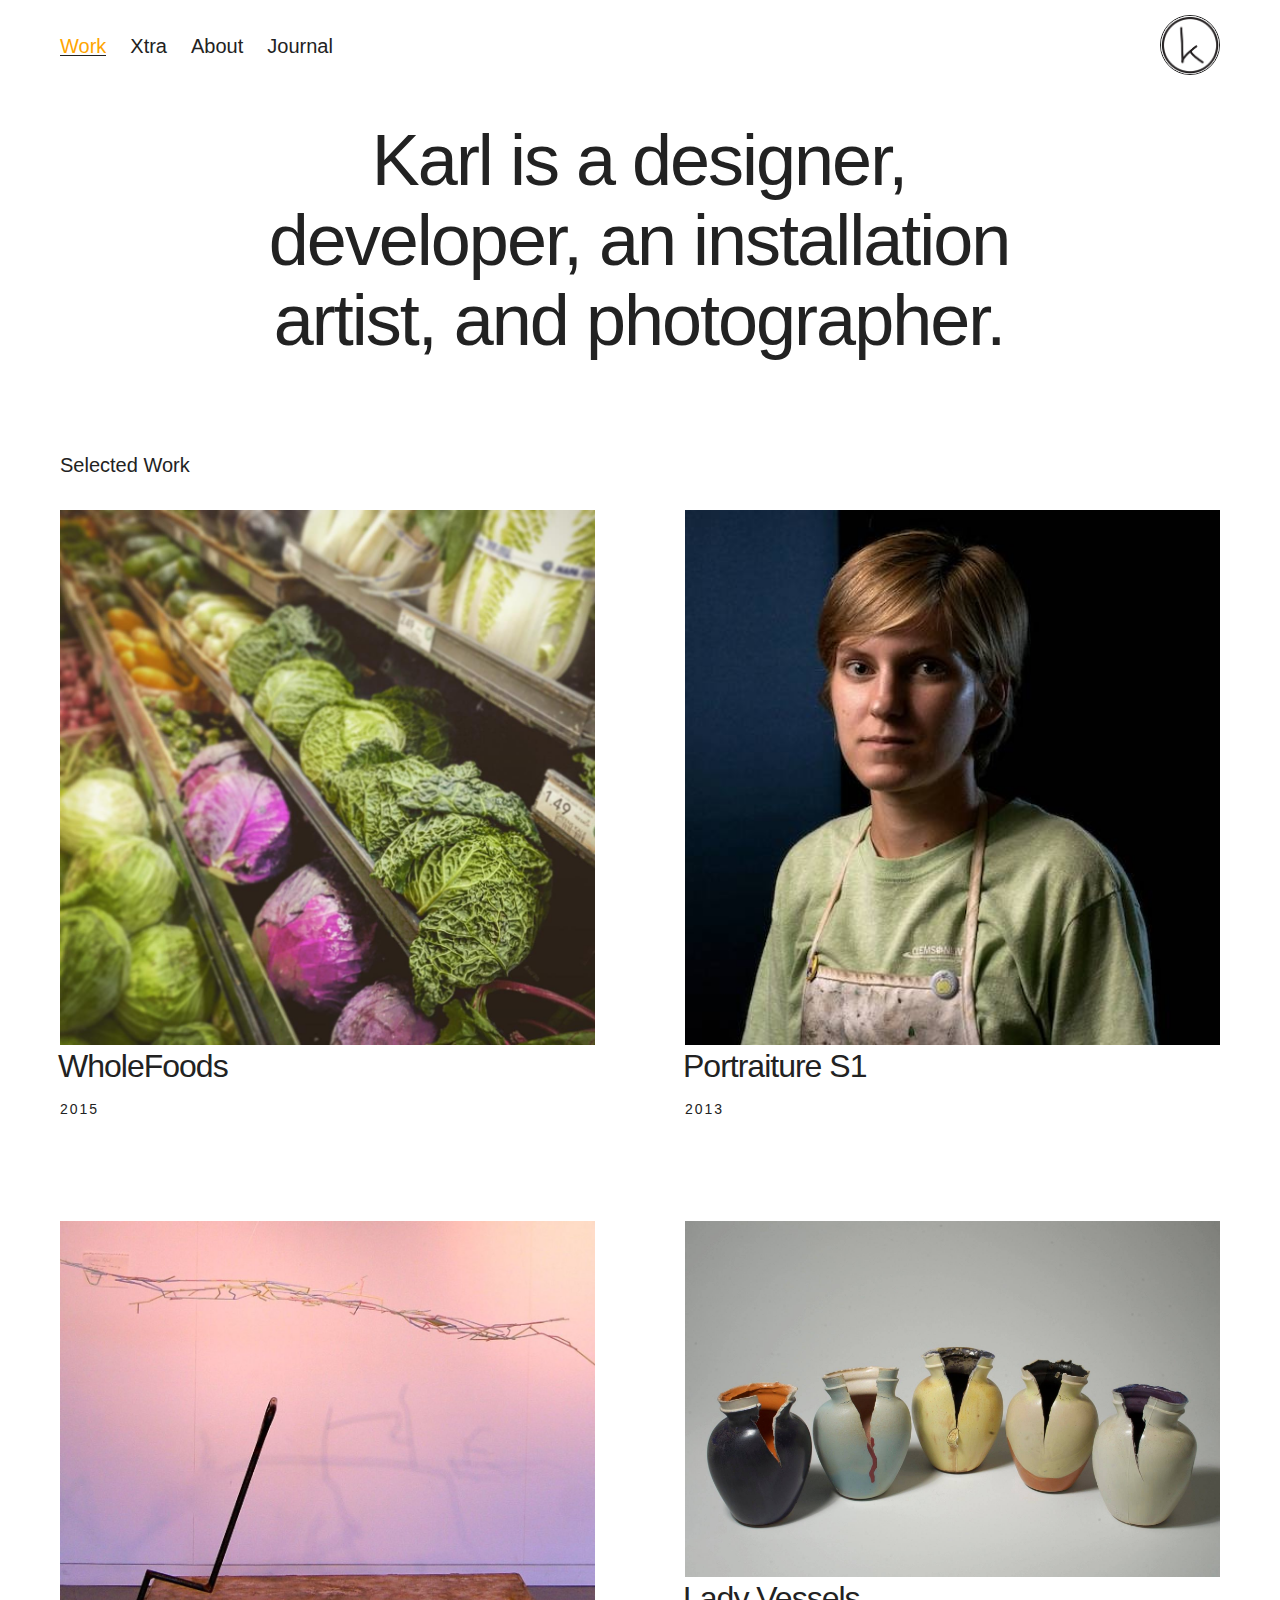
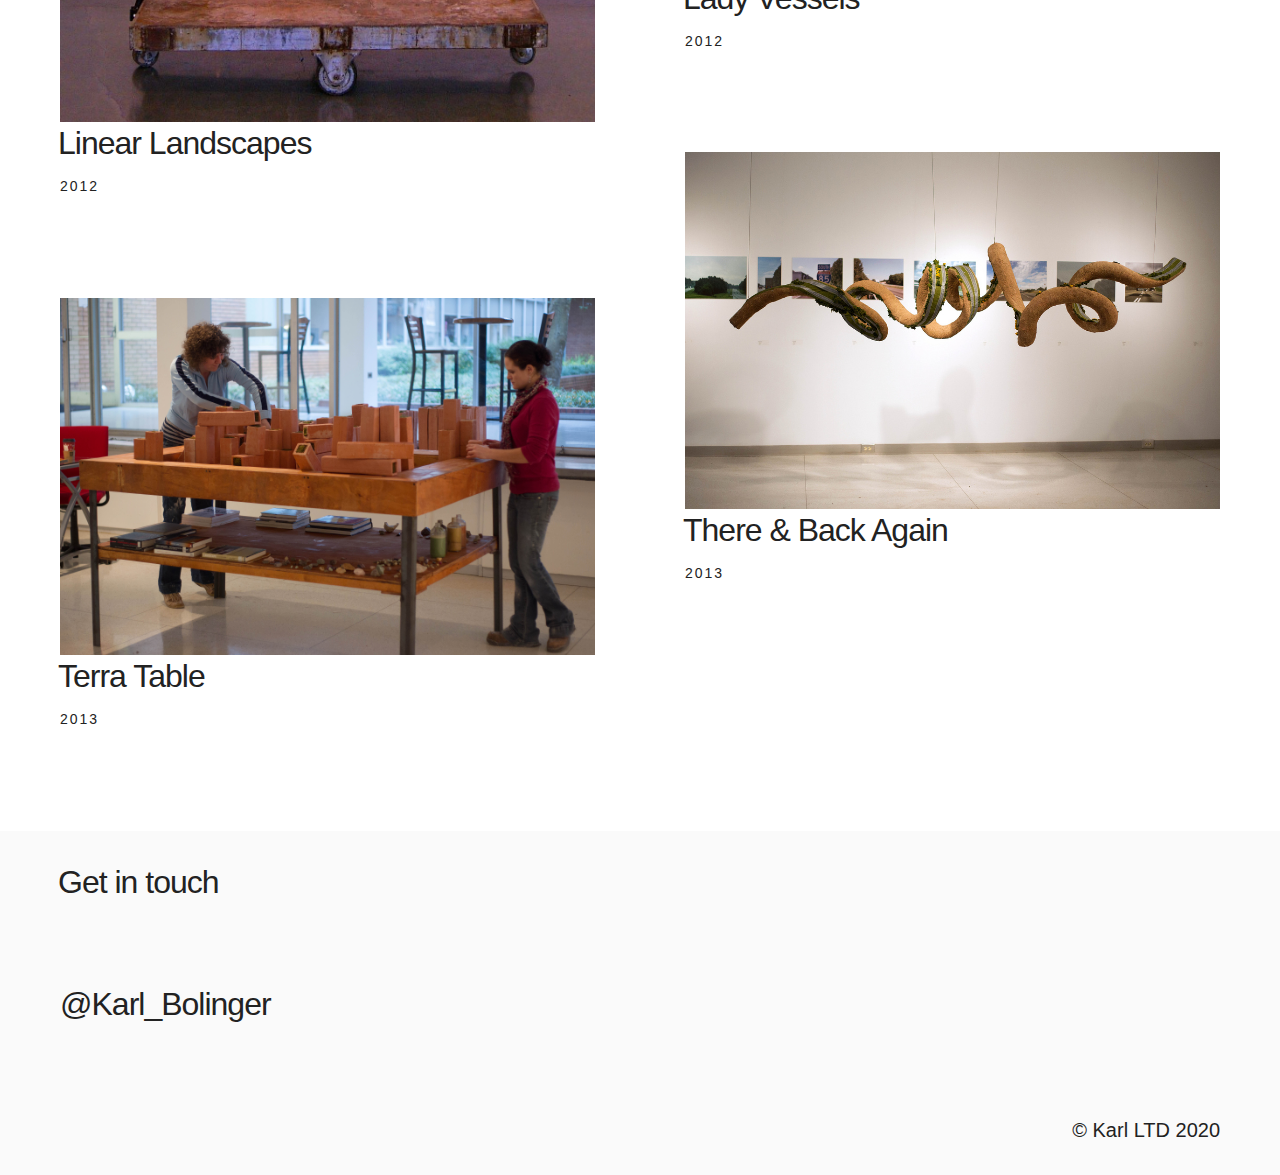
==== commit d1ca5096: "Update index.html" ====
--- a/index.html
+++ b/index.html
@@ -55,20 +55,20 @@
           
 <header class="large-header">
 <div class="text-region">
-<h1 class="site-title"><a  href="about.html" target="_parent">Karl Bolinger</a> is a <a  href="design.html" target="_parent">designer</a>, <a  href="coding.html" target="_parent">developer,</a> an <a  href="installations.html" target="_parent">installation artist</a>, and&nbsp;<a  href="photos.html">photographer</a>.</h1>
+<h1 class="site-title"><a  href="about.html" target="_parent">Karl</a> is a <a  href="design.html" target="_parent">designer</a>, <a  href="coding.html" target="_parent">developer,</a> an <a  href="installations.html" target="_parent">installation artist</a>, and&nbsp;<a  href="photos.html">photographer</a>.</h1>
 
 </div>
 </header>
 
 <main class="main after-large-header" role="main">
-  <p class="work-description">Selected Work</p>
+  <h2 class="work-description">Selected Work</h2>
 
 <div class="projects-container">
 <div id="projects" class="projects">
 
 
-  <div class="project-container one">
-    <div class="scroll-container" data-index="1">
+  <div class="project-container">
+    <div class="grid-container" data-index="1">
       <a  href="#"><img src="images/sqr_food_3.jpg" /></a>
   
       <div class="project-info">
@@ -81,8 +81,8 @@
     </div>
   </div>
 
-  <div class="project-container one">
-    <div class="scroll-container" data-index="2">
+  <div class="project-container">
+    <div class="grid-container" data-index="2">
       <a  href="#"><img src="images/portraiture01_sq.jpg" /></a>
   
       <div class="project-info">
@@ -95,8 +95,8 @@
     </div>
   </div>
 
-  <div class="project-container one">
-    <div class="scroll-container" data-index="3">
+  <div class="project-container">
+    <div class="grid-container" data-index="3">
       <a  href="#"><img src="images/sculpture_3_header.jpg" /></a>
   
       <div class="project-info">
@@ -109,8 +109,8 @@
     </div>
   </div>
 
-  <div class="project-container one">
-    <div class="scroll-container" data-index="4">
+  <div class="project-container">
+    <div class="grid-container" data-index="4">
       <a  href="#"><img src="images/ceramics_6.jpg" /></a>
   
       <div class="project-info">
@@ -123,8 +123,8 @@
     </div>
   </div>
 
-  <div class="project-container one">
-    <div class="scroll-container" data-index="5">
+  <div class="project-container">
+    <div class="grid-container" data-index="5">
       <a  href="#"><img src="images/sculpture_22.jpg" /></a>
   
       <div class="project-info">
@@ -137,8 +137,8 @@
     </div>
   </div>
 
-  <div class="project-container one">
-    <div class="scroll-container" data-index="6">
+  <div class="project-container">
+    <div class="grid-container" data-index="6">
       <a  href="#"><img src="images/sculpture_25.jpg" /></a>
   
       <div class="project-info">
@@ -180,5 +180,5 @@
       </div>
 
 
-      <script type="text/javascript" src="js/futurefabric.js"></script>
+      <script type="text/javascript" src="js/karl.js"></script>
       </html>
--- a/css/karl_styles.css
+++ b/css/karl_styles.css
@@ -13,5988 +13,5434 @@
 
 /***********************************/
 
-html, body, div, span, applet, object, iframe, h1, h2, h3, h4, h5, h6, p, blockquote, pre, a, abbr, acronym, address, big, cite, code, del, dfn, em, img, ins, kbd, q, s, samp, small, strike, strong, sub, sup, tt, var, b, u, i, center, dl, dt, dd, ol, ul, li, fieldset, form, label, legend, table, caption, tbody, tfoot, thead, tr, th, td, article, aside, canvas, details, figcaption, figure, footer, header, hgroup, menu, nav, section, summary, time, mark, audio, video {
-    margin: 0;
-    padding: 0;
-    border: 0;
-    outline: 0;
-    font: inherit;
-    vertical-align:baseline
-}
-
-article, aside, details, figcaption, figure, footer, header, hgroup, menu, nav, section {
-    display:block
-}
-
+html,
+body,
+div,
+span,
+applet,
+object,
+iframe,
+h1,
+h2,
+h3,
+h4,
+h5,
+h6,
+p,
+blockquote,
+pre,
+a,
+abbr,
+acronym,
+address,
+big,
+cite,
+code,
+del,
+dfn,
+em,
+img,
+ins,
+kbd,
+q,
+s,
+samp,
+small,
+strike,
+strong,
+sub,
+sup,
+tt,
+var,
+b,
+u,
+i,
+center,
+dl,
+dt,
+dd,
+ol,
+ul,
+li,
+fieldset,
+form,
+label,
+legend,
+table,
+caption,
+tbody,
+tfoot,
+thead,
+tr,
+th,
+td,
+article,
+aside,
+canvas,
+details,
+figcaption,
+figure,
+footer,
+header,
+hgroup,
+menu,
+nav,
+section,
+summary,
+time,
+mark,
+audio,
+video {
+ margin:0;
+ padding:0;
+ border:0;
+ outline:0;
+ font:inherit;
+ vertical-align:baseline
+}
+article,
+aside,
+details,
+figcaption,
+figure,
+footer,
+header,
+hgroup,
+menu,
+nav,
+section {
+ display:block
+}
 body {
-    line-height:1
-}
-
-ol, ul {
-    list-style:none
-}
-
-blockquote, q {
-    quotes:none
-}
-
-blockquote:before, blockquote:after, q:before, q:after {
-    content: '';
-    content:none
-}
-
+ line-height:1
+}
+ol,
+ul {
+ list-style:none
+}
+blockquote,
+q {
+ quotes:none
+}
+blockquote:before,
+blockquote:after,
+q:before,
+q:after {
+ content:'';
+ content:none
+}
 ins {
-    text-decoration:none
-}
-
+ text-decoration:none
+}
 del {
-    text-decoration:line-through
-}
-
+ text-decoration:line-through
+}
 table {
-    border-collapse: collapse;
-    border-spacing:0
-}
-
+ border-collapse:collapse;
+ border-spacing:0
+}
 @-webkit-keyframes washingmachine {
-    0% {
-        -webkit-transform:scale(1) rotate(0deg)
-    }
-
-    100% {
-        -webkit-transform:scale(1) rotate(360deg)
-    }
-}
-
+ 0% {
+  -webkit-transform:scale(1) rotate(0deg)
+ }
+ 100% {
+  -webkit-transform:scale(1) rotate(360deg)
+ }
+}
 @-moz-keyframes washingmachine {
-    0% {
-        -moz-transform:scale(1) rotate(0deg)
-    }
-
-    100% {
-        -moz-transform:scale(1) rotate(360deg)
-    }
-}
-
+ 0% {
+  -moz-transform:scale(1) rotate(0deg)
+ }
+ 100% {
+  -moz-transform:scale(1) rotate(360deg)
+ }
+}
 @keyframes washingmachine {
-    0% {
-        -webkit-transform: scale(1) rotate(0deg);
-        -moz-transform: scale(1) rotate(0deg);
-        transform:scale(1) rotate(0deg)
-    }
-
-    100% {
-        -webkit-transform: scale(1) rotate(360deg);
-        -moz-transform: scale(1) rotate(360deg);
-        transform:scale(1) rotate(360deg)
-    }
-}
-
+ 0% {
+  -webkit-transform:scale(1) rotate(0deg);
+  -moz-transform:scale(1) rotate(0deg);
+  -ms-transform:scale(1) rotate(0deg);
+  -o-transform:scale(1) rotate(0deg);
+  transform:scale(1) rotate(0deg)
+ }
+ 100% {
+  -webkit-transform:scale(1) rotate(360deg);
+  -moz-transform:scale(1) rotate(360deg);
+  -ms-transform:scale(1) rotate(360deg);
+  -o-transform:scale(1) rotate(360deg);
+  transform:scale(1) rotate(360deg)
+ }
+}
 @-webkit-keyframes spinning {
-    0% {
-        -webkit-transform:rotate(0deg)
-    }
-
-    100% {
-        -webkit-transform:rotate(360deg)
-    }
-}
-
+ 0% {
+  -webkit-transform:rotate(0deg)
+ }
+ 100% {
+  -webkit-transform:rotate(360deg)
+ }
+}
 @-moz-keyframes spinning {
-    0% {
-        -moz-transform:rotate(0deg)
-    }
-
-    100% {
-        -moz-transform:rotate(360deg)
-    }
-}
-
+ 0% {
+  -moz-transform:rotate(0deg)
+ }
+ 100% {
+  -moz-transform:rotate(360deg)
+ }
+}
 @keyframes spinning {
-    0% {
-        -webkit-transform: rotate(0deg);
-        -moz-transform: rotate(0deg);
-        transform:rotate(0deg)
-    }
-
-    100% {
-        -webkit-transform: rotate(360deg);
-        -moz-transform: rotate(360deg);
-        transform:rotate(360deg)
-    }
-}
-
+ 0% {
+  -webkit-transform:rotate(0deg);
+  -moz-transform:rotate(0deg);
+  -ms-transform:rotate(0deg);
+  -o-transform:rotate(0deg);
+  transform:rotate(0deg)
+ }
+ 100% {
+  -webkit-transform:rotate(360deg);
+  -moz-transform:rotate(360deg);
+  -ms-transform:rotate(360deg);
+  -o-transform:rotate(360deg);
+  transform:rotate(360deg)
+ }
+}
 @-webkit-keyframes linkwobble {
-    16.65% {
-        -webkit-transform:translateY(3px)
-    }
-
-    33.3% {
-        -webkit-transform:translateY(-3px)
-    }
-
-    49.95% {
-        -webkit-transform:translateY(2px)
-    }
-
-    66.6% {
-        -webkit-transform:translateY(-2px)
-    }
-
-    83.25% {
-        -webkit-transform:translateY(1px)
-    }
-
-    100% {
-        -webkit-transform:translateY(0)
-    }
-}
-
+ 16.65% {
+  -webkit-transform:translateY(3px)
+ }
+ 33.3% {
+  -webkit-transform:translateY(-3px)
+ }
+ 49.95% {
+  -webkit-transform:translateY(2px)
+ }
+ 66.6% {
+  -webkit-transform:translateY(-2px)
+ }
+ 83.25% {
+  -webkit-transform:translateY(1px)
+ }
+ 100% {
+  -webkit-transform:translateY(0)
+ }
+}
 @-moz-keyframes linkwobble {
-    16.65% {
-        -moz-transform:translateY(3px)
-    }
-
-    33.3% {
-        -moz-transform:translateY(-3px)
-    }
-
-    49.95% {
-        -moz-transform:translateY(2px)
-    }
-
-    66.6% {
-        -moz-transform:translateY(-2px)
-    }
-
-    83.25% {
-        -moz-transform:translateY(1px)
-    }
-
-    100% {
-        -moz-transform:translateY(0)
-    }
-}
-
+ 16.65% {
+  -moz-transform:translateY(3px)
+ }
+ 33.3% {
+  -moz-transform:translateY(-3px)
+ }
+ 49.95% {
+  -moz-transform:translateY(2px)
+ }
+ 66.6% {
+  -moz-transform:translateY(-2px)
+ }
+ 83.25% {
+  -moz-transform:translateY(1px)
+ }
+ 100% {
+  -moz-transform:translateY(0)
+ }
+}
 @keyframes linkwobble {
-    16.65% {
-        -webkit-transform: translateY(3px);
-        -moz-transform: translateY(3px);
-        transform:translateY(3px)
-    }
-
-    33.3% {
-        -webkit-transform: translateY(-3px);
-        -moz-transform: translateY(-3px);
-        transform:translateY(-3px)
-    }
-
-    49.95% {
-        -webkit-transform: translateY(2px);
-        -moz-transform: translateY(2px);
-        transform:translateY(2px)
-    }
-
-    66.6% {
-        -webkit-transform: translateY(-2px);
-        -moz-transform: translateY(-2px);
-        transform:translateY(-2px)
-    }
-
-    83.25% {
-        -webkit-transform: translateY(1px);
-        -moz-transform: translateY(1px);
-        transform:translateY(1px)
-    }
-
-    100% {
-        -webkit-transform: translateY(0);
-        -moz-transform: translateY(0);
-        transform:translateY(0)
-    }
-}
-
+ 16.65% {
+  -webkit-transform:translateY(3px);
+  -moz-transform:translateY(3px);
+  -ms-transform:translateY(3px);
+  -o-transform:translateY(3px);
+  transform:translateY(3px)
+ }
+ 33.3% {
+  -webkit-transform:translateY(-3px);
+  -moz-transform:translateY(-3px);
+  -ms-transform:translateY(-3px);
+  -o-transform:translateY(-3px);
+  transform:translateY(-3px)
+ }
+ 49.95% {
+  -webkit-transform:translateY(2px);
+  -moz-transform:translateY(2px);
+  -ms-transform:translateY(2px);
+  -o-transform:translateY(2px);
+  transform:translateY(2px)
+ }
+ 66.6% {
+  -webkit-transform:translateY(-2px);
+  -moz-transform:translateY(-2px);
+  -ms-transform:translateY(-2px);
+  -o-transform:translateY(-2px);
+  transform:translateY(-2px)
+ }
+ 83.25% {
+  -webkit-transform:translateY(1px);
+  -moz-transform:translateY(1px);
+  -ms-transform:translateY(1px);
+  -o-transform:translateY(1px);
+  transform:translateY(1px)
+ }
+ 100% {
+  -webkit-transform:translateY(0);
+  -moz-transform:translateY(0);
+  -ms-transform:translateY(0);
+  -o-transform:translateY(0);
+  transform:translateY(0)
+ }
+}
 @-webkit-keyframes pulse {
-    0% {
-        -webkit-transform:scale(1)
-    }
-
-    50% {
-        -webkit-transform:scale(1.25)
-    }
-
-    100% {
-        -webkit-transform:scale(1)
-    }
-}
-
+ 0% {
+  -webkit-transform:scale(1)
+ }
+ 50% {
+  -webkit-transform:scale(1.25)
+ }
+ 100% {
+  -webkit-transform:scale(1)
+ }
+}
 @-moz-keyframes pulse {
-    0% {
-        -moz-transform:scale(1)
-    }
-
-    50% {
-        -moz-transform:scale(1.25)
-    }
-
-    100% {
-        -moz-transform:scale(1)
-    }
-}
-
+ 0% {
+  -moz-transform:scale(1)
+ }
+ 50% {
+  -moz-transform:scale(1.25)
+ }
+ 100% {
+  -moz-transform:scale(1)
+ }
+}
 @keyframes pulse {
-    0% {
-        -webkit-transform: scale(1);
-        -moz-transform: scale(1);
-        transform:scale(1)
-    }
-
-    50% {
-        -webkit-transform: scale(1.25);
-        -moz-transform: scale(1.25);
-        transform:scale(1.25)
-    }
-
-    100% {
-        -webkit-transform: scale(1);
-        -moz-transform: scale(1);
-        transform:scale(1)
-    }
-}
-
+ 0% {
+  -webkit-transform:scale(1);
+  -moz-transform:scale(1);
+  -ms-transform:scale(1);
+  -o-transform:scale(1);
+  transform:scale(1)
+ }
+ 50% {
+  -webkit-transform:scale(1.25);
+  -moz-transform:scale(1.25);
+  -ms-transform:scale(1.25);
+  -o-transform:scale(1.25);
+  transform:scale(1.25)
+ }
+ 100% {
+  -webkit-transform:scale(1);
+  -moz-transform:scale(1);
+  -ms-transform:scale(1);
+  -o-transform:scale(1);
+  transform:scale(1)
+ }
+}
 .in-a-spin {
-    -webkit-animation: washingmachine 10s ease-in-out 1;
-    -moz-animation: washingmachine 10s ease-in-out 1;
-    animation:washingmachine 10s ease-in-out 1
-}
-
+ -webkit-animation:washingmachine 10s ease-in-out 1;
+ -moz-animation:washingmachine 10s ease-in-out 1;
+ animation:washingmachine 10s ease-in-out 1
+}
 .flip-ya-for-real {
-    -webkit-transform: rotate(180deg);
-    -moz-transform: rotate(180deg);
-    transform:rotate(180deg)
-}
-
+ -webkit-transform:rotate(180deg);
+ -moz-transform:rotate(180deg);
+ -ms-transform:rotate(180deg);
+ -o-transform:rotate(180deg);
+ transform:rotate(180deg)
+}
 .rotates {
-    -webkit-animation: spinning 1s ease-in-out;
-    -moz-animation: spinning 1s ease-in-out;
-    animation: spinning 1s ease-in-out;
-    -webkit-animation-iteration-count: infinite;
-    -moz-animation-iteration-count: infinite;
-    animation-iteration-count:infinite
-}
-
+ -webkit-animation:spinning 1s ease-in-out;
+ -moz-animation:spinning 1s ease-in-out;
+ animation:spinning 1s ease-in-out;
+ -webkit-animation-iteration-count:infinite;
+ -moz-animation-iteration-count:infinite;
+ animation-iteration-count:infinite
+}
 .rotates-slowly {
-    -webkit-animation: spinning 10s linear;
-    -moz-animation: spinning 10s linear;
-    animation: spinning 10s linear;
-    -webkit-animation-iteration-count: infinite;
-    -moz-animation-iteration-count: infinite;
-    animation-iteration-count:infinite
-}
-
+ -webkit-animation:spinning 10s linear;
+ -moz-animation:spinning 10s linear;
+ animation:spinning 10s linear;
+ -webkit-animation-iteration-count:infinite;
+ -moz-animation-iteration-count:infinite;
+ animation-iteration-count:infinite
+}
 .fade-out {
-    opacity: 0;
-    -webkit-transition: opacity 0.4s ease-in 0s;
-    -moz-transition: opacity 0.4s ease-in 0s;
-    transition:opacity 0.4s ease-in 0s
-}
-
+ opacity:0;
+ -webkit-transition:opacity 0.4s ease-in 0s;
+ -moz-transition:opacity 0.4s ease-in 0s;
+ transition:opacity 0.4s ease-in 0s
+}
 .grid-container {
-    margin: 0 auto;
-    max-width: 100%;
-    padding:0 9px
-}
-
-@media screen and (min-width: 600px) {
-    .grid-container {
-        padding:0 12px
-    }
-}
-
-@media screen and (min-width: 960px) {
-    .grid-container {
-        padding:0 15px
-    }
-}
-
+ margin:0 auto;
+ max-width:100%;
+ padding:0 9px
+}
+@media screen and (min-width: 600px) {
+ .grid-container {
+  padding:0 12px
+ }
+}
+@media screen and (min-width: 960px) {
+ .grid-container {
+  padding:0 15px
+ }
+}
 .grid-container:after {
-    content: "";
-    display: table;
-    clear: both
-}
-
-.grid-container [class * ="column-"], .grid-container .grid-column {
-    float: left;
-    padding:0 9px
-}
-
-@media screen and (min-width: 600px) {
-    .grid-container [class * ="column-"], .grid-container .grid-column {
-        padding:0 12px
-    }
-}
-
-@media screen and (min-width: 960px) {
-    .grid-container [class * ="column-"], .grid-container .grid-column {
-        padding:0 15px
-    }
-}
-
+ content:"";
+ display:table;
+ clear:both
+}
+.grid-container [class*="column-"],
+.grid-container .grid-column {
+ float:left;
+ padding:0 9px
+}
+@media screen and (min-width: 600px) {
+ .grid-container [class*="column-"],
+ .grid-container .grid-column {
+  padding:0 12px
+ }
+}
+@media screen and (min-width: 960px) {
+ .grid-container [class*="column-"],
+ .grid-container .grid-column {
+  padding:0 15px
+ }
+}
 .full-width {
-    width:100%
-}
-
+ width:100%
+}
 .half {
-    width:50%
-}
-
+ width:50%
+}
 .one-third {
-    width:33.33%
-}
-
+ width:33.33%
+}
 .two-thirds {
-    width:66.66%
-}
-
+ width:66.66%
+}
 @font-face {
-    font-family: "MaisonNeue-Book";
-    src: url("../fonts/maison-neue/MaisonNeueWEB-Book.woff") format("woff"), url("../fonts/maison-neue/MaisonNeueWEB-Book.woff2") format("woff2");
-    font-style: normal;
-    font-weight: normal;
-    font-display:swap
-}
-
+ font-family:"MaisonNeue-Book";
+ src:url("../fonts/maison-neue/MaisonNeueWEB-Book.woff") format("woff"),
+ url("../fonts/maison-neue/MaisonNeueWEB-Book.woff2") format("woff2");
+ font-style:normal;
+ font-weight:normal;
+ font-display:swap
+}
 @font-face {
-    font-family: "MaisonNeue-Bold";
-    src: url("../fonts/maison-neue/MaisonNeueWEB-Bold.woff") format("woff"), url("../fonts/maison-neue/MaisonNeueWEB-Bold.woff2") format("woff2");
-    font-style: normal;
-    font-weight: bold;
-    font-display:swap
-}
-
+ font-family:"MaisonNeue-Bold";
+ src:url("../fonts/maison-neue/MaisonNeueWEB-Bold.woff") format("woff"),
+ url("../fonts/maison-neue/MaisonNeueWEB-Bold.woff2") format("woff2");
+ font-style:normal;
+ font-weight:bold;
+ font-display:swap
+}
 @font-face {
-    font-family: "Modern-Era-Regular";
-    font-style: normal;
-    font-stretch: normal;
-    font-weight: 400;
-    font-display: swap;
-    src: url(../fonts/modern-era/ModernEra-Regular.woff) format("woff"), url(../fonts/modern-era/ModernEra-Regular.woff2) format("woff2"), url(../fonts/modern-era/ModernEra-Regular.ttf) format("truetype")
-}
-
+ font-family:"Modern-Era-Regular";
+ font-style:normal;
+ font-stretch:normal;
+ font-weight:400;
+ font-display:swap;
+ src:url(../fonts/modern-era/ModernEra-Regular.woff) format("woff"),
+ url(../fonts/modern-era/ModernEra-Regular.woff2) format("woff2"),
+ url(../fonts/modern-era/ModernEra-Regular.ttf) format("truetype")
+}
 @font-face {
-    font-family: "Modern-Era-Bold";
-    font-style: normal;
-    font-stretch: normal;
-    font-weight: 700;
-    font-display: swap;
-    src: url(../fonts/modern-era/ModernEra-Bold.woff) format("woff"), url(../fonts/modern-era/ModernEra-Bold.woff2) format("woff2")
-}
-
-input.button, a.button, .button {
-    font-size: 14px;
-    line-height: 1;
-    letter-spacing: 2px;
-    margin-left: 0;
-    text-transform: uppercase;
-    padding: 14px 17px 12px 17px;
-    -webkit-transition: background 0.4s ease;
-    -moz-transition: background 0.4s ease;
-    transition: background 0.4s ease;
-    font-family: "Modern-Era-Bold", -apple-system, BlinkMacSystemFont, "Helvetica Neue", Helvetica, Arial, sans-serif;
-    background: none;
-    background-color: #222;
-    border: none;
-    border-radius: 22px;
-    color: #fff;
-    display: inline-block;
-    width: auto;
-    -webkit-appearance: none;
-    -webkit-border-radius: none;
-    outline: none;
-    min-width: 160px;
-    text-shadow: none;
-    text-align: center;
-    text-decoration: none;
-    width:100%
-}
-
-@media screen and (min-width: 600px) {
-    input.button, a.button, .button {
-        border-radius: 18px;
-        padding: 12px 17px 10px 17px;
-        width: auto;
-        min-width:250px
-    }
-}
-
-input.button:hover, a.button:hover, .button:hover {
-    -webkit-animation: linkwobble 0.5s linear;
-    -moz-animation: linkwobble 0.5s linear;
-    animation: linkwobble 0.5s linear;
-    background-color: #222;
-    border: none;
-    color: #fff;
-    cursor: pointer;
-    text-shadow: none;
-    text-decoration:none
-}
-
-input.button.secondary, a.button.secondary, .button.secondary {
-    background-color: #f5f5f5;
-    color: #222;
-    border:1px solid #cecece
-}
-
-input.button.secondary:hover, a.button.secondary:hover, .button.secondary:hover {
-    -webkit-animation: linkwobble 0.5s linear;
-    -moz-animation: linkwobble 0.5s linear;
-    animation:linkwobble 0.5s linear
-}
-
-input.button.positive, a.button.positive, .button.positive {
-    background-color: #4BA663;
-    color:#fff
-}
-
-input.button.positive:hover, a.button.positive:hover, .button.positive:hover {
-    -webkit-animation: linkwobble 0.5s linear;
-    -moz-animation: linkwobble 0.5s linear;
-    animation: linkwobble 0.5s linear;
-    background-color: #4BA663;
-    color:#fff
-}
-
-input.button.inactive, a.button.inactive, .button.inactive {
-    background-color: #f5f5f5;
-    color: #222;
-    border: 1px solid #cecece;
-    opacity:0.5
-}
-
-input.button.inactive:hover, a.button.inactive:hover, .button.inactive:hover {
-    background-color: #f5f5f5;
-    color: #222;
-    border: 1px solid #cecece;
-    cursor: default;
-    animation: none
+ font-family:"Modern-Era-Bold";
+ font-style:normal;
+ font-stretch:normal;
+ font-weight:700;
+ font-display:swap;
+ src:url(../fonts/modern-era/ModernEra-Bold.woff) format("woff"),
+ url(../fonts/modern-era/ModernEra-Bold.woff2) format("woff2")
+}
+input.button,
+a.button,
+.button {
+ font-size:14px;
+ line-height:1;
+ letter-spacing:2px;
+ margin-left:0;
+ text-transform:uppercase;
+ padding:14px 17px 12px 17px;
+ -webkit-transition:background 0.4s ease;
+ -moz-transition:background 0.4s ease;
+ transition:background 0.4s ease;
+ font-family:"Modern-Era-Bold",-apple-system,BlinkMacSystemFont,"Helvetica Neue",Helvetica,Arial,sans-serif;
+ background:none;
+ background-color:#222;
+ border:none;
+ border-radius:22px;
+ color:#fff;
+ display:inline-block;
+ width:auto;
+ -webkit-appearance:none;
+ -webkit-border-radius:none;
+ outline:none;
+ min-width:160px;
+ text-shadow:none;
+ text-align:center;
+ text-decoration:none;
+ width:100%
+}
+@media screen and (min-width: 600px) {
+ input.button,
+ a.button,
+ .button {
+  border-radius:18px;
+  padding:12px 17px 10px 17px;
+  width:auto;
+  min-width:250px
+ }
+}
+input.button:hover,
+a.button:hover,
+.button:hover {
+ -webkit-animation:linkwobble 0.5s linear;
+ -moz-animation:linkwobble 0.5s linear;
+ animation:linkwobble 0.5s linear;
+ background-color:#222;
+ border:none;
+ color:#fff;
+ cursor:pointer;
+ text-shadow:none;
+ text-decoration:none
+}
+input.button.secondary,
+a.button.secondary,
+.button.secondary {
+ background-color:#f5f5f5;
+ color:#222;
+ border:1px solid #cecece
+}
+input.button.secondary:hover,
+a.button.secondary:hover,
+.button.secondary:hover {
+ -webkit-animation:linkwobble 0.5s linear;
+ -moz-animation:linkwobble 0.5s linear;
+ animation:linkwobble 0.5s linear
+}
+input.button.positive,
+a.button.positive,
+.button.positive {
+ background-color:#4BA663;
+ color:#fff
+}
+input.button.positive:hover,
+a.button.positive:hover,
+.button.positive:hover {
+ -webkit-animation:linkwobble 0.5s linear;
+ -moz-animation:linkwobble 0.5s linear;
+ animation:linkwobble 0.5s linear;
+ background-color:#4BA663;
+ color:#fff
+}
+input.button.inactive,
+a.button.inactive,
+.button.inactive {
+ background-color:#f5f5f5;
+ color:#222;
+ border:1px solid #cecece;
+ opacity:0.5
+}
+input.button.inactive:hover,
+a.button.inactive:hover,
+.button.inactive:hover {
+ background-color:#f5f5f5;
+ color:#222;
+ border:1px solid #cecece;
+ cursor:default;
+ animation:none
 }
 /*! Flickity v2.1.2
 https://flickity.metafizzy.co
 ---------------------------------------------- */
 
 .flickity .flickity-enabled {
-    position:relative
-}
-
+ position:relative
+}
 .flickity .flickity-enabled:focus {
-    outline:none
-}
-
+ outline:none
+}
 .flickity .flickity-viewport {
-    overflow: hidden;
-    position: relative;
-    height:100%
-}
-
+ overflow:hidden;
+ position:relative;
+ height:100%
+}
 .flickity .flickity-slider {
-    position: absolute;
-    width: 100%;
-    height:100%
-}
-
+ position:absolute;
+ width:100%;
+ height:100%
+}
 .flickity .flickity-enabled.is-draggable {
-    -webkit-tap-highlight-color: transparent;
-    tap-highlight-color: transparent;
-    -webkit-user-select: none;
-    -moz-user-select: none;
-    -ms-user-select: none;
-    user-select:none
-}
-
+ -webkit-tap-highlight-color:transparent;
+ -webkit-user-select:none;
+ -moz-user-select:none;
+ -ms-user-select:none;
+ user-select:none
+}
 .flickity .flickity-enabled.is-draggable .flickity-viewport {
-    cursor: move;
-    cursor: -webkit-grab;
-    cursor:grab
-}
-
+ cursor:move;
+ cursor:-webkit-grab;
+ cursor:grab
+}
 .flickity .flickity-enabled.is-draggable .flickity-viewport.is-pointer-down {
-    cursor: -webkit-grabbing;
-    cursor:grabbing
-}
-
+ cursor:-webkit-grabbing;
+ cursor:grabbing
+}
 .flickity .flickity-button {
-    position: absolute;
-    background: rgba(255, 255, 255, 0.75);
-    border: none;
-    color:#333
-}
-
+ position:absolute;
+ background:rgba(255,255,255,0.75);
+ border:none;
+ color:#333
+}
 .flickity .flickity-button:hover {
-    background: white;
-    cursor:pointer
-}
-
+ background:white;
+ cursor:pointer
+}
 .flickity .flickity-button:focus {
-    outline: none;
-    box-shadow:0 0 0 5px #19F
-}
-
+ outline:none;
+ box-shadow:0 0 0 5px #19F
+}
 .flickity .flickity-button:active {
-    opacity:0.6
-}
-
+ opacity:0.6
+}
 .flickity .flickity-button:disabled {
-    opacity: 0.3;
-    cursor: auto;
-    pointer-events:none
-}
-
+ opacity:0.3;
+ cursor:auto;
+ pointer-events:none
+}
 .flickity .flickity-button-icon {
-    fill:#333
-}
-
+ fill:#333
+}
 .flickity .flickity-prev-next-button {
-    top: 50%;
-    width: 44px;
-    height: 44px;
-    border-radius: 50%;
-    transform:translateY(-50%)
-}
-
+ top:50%;
+ width:44px;
+ height:44px;
+ border-radius:50%;
+ transform:translateY(-50%)
+}
 .flickity .flickity-prev-next-button.previous {
-    left:10px
-}
-
+ left:10px
+}
 .flickity .flickity-prev-next-button.next {
-    right:10px
-}
-
+ right:10px
+}
 .flickity .flickity-rtl .flickity-prev-next-button.previous {
-    left: auto;
-    right:10px
-}
-
+ left:auto;
+ right:10px
+}
 .flickity .flickity-rtl .flickity-prev-next-button.next {
-    right: auto;
-    left:10px
-}
-
+ right:auto;
+ left:10px
+}
 .flickity .flickity-prev-next-button .flickity-button-icon {
-    position: absolute;
-    left: 20%;
-    top: 20%;
-    width: 60%;
-    height:60%
-}
-
+ position:absolute;
+ left:20%;
+ top:20%;
+ width:60%;
+ height:60%
+}
 .flickity .flickity-page-dots {
-    position: absolute;
-    width: 100%;
-    bottom: -25px;
-    padding: 0;
-    margin: 0;
-    list-style: none;
-    text-align: center;
-    line-height:1
-}
-
+ position:absolute;
+ width:100%;
+ bottom:-25px;
+ padding:0;
+ margin:0;
+ list-style:none;
+ text-align:center;
+ line-height:1
+}
 .flickity .flickity-rtl .flickity-page-dots {
-    direction:rtl
-}
-
+ direction:rtl
+}
 .flickity .flickity-page-dots .dot {
-    display: inline-block;
-    width: 9px;
-    height: 9px;
-    margin: 0 5px;
-    background: #f5f5f5;
-    border: solid 1px #888;
-    border-radius: 50%;
-    cursor:pointer
-}
-
+ display:inline-block;
+ width:9px;
+ height:9px;
+ margin:0 5px;
+ background:#f5f5f5;
+ border:solid 1px #888;
+ border-radius:50%;
+ cursor:pointer
+}
 .flickity .flickity-page-dots .dot.is-selected {
-    background: #222;
-    border:solid 1px #222
-}
-
+ background:#222;
+ border:solid 1px #222
+}
 form {
-    margin:20px 0 40px 0
-}
-
-@media screen and (min-width: 600px) {
-    form {
-        margin: 40px 0 60px 0;
-        max-width:620px
-    }
-}
-
+ margin:20px 0 40px 0
+}
+@media screen and (min-width: 600px) {
+ form {
+  margin:40px 0 60px 0;
+  max-width:620px
+ }
+}
 label {
-    display: block;
-    margin: 18px 0 4px 0;
-    color:#222
-}
-
+ display:block;
+ margin:18px 0 4px 0;
+ color:#222
+}
 @media (prefers-color-scheme: dark) {
-    label {
-        color:#fff
-    }
-}
-
-@media screen and (min-width: 600px) {
-    .firstname, .lastname {
-        width: 48%;
-        float: left;
-        margin-bottom:20px
-    }
-}
-
-@media screen and (min-width: 600px) {
-    .firstname {
-        margin-right:4%
-    }
-}
-
+ label {
+  color:#fff
+ }
+}
+@media screen and (min-width: 600px) {
+ .firstname,
+ .lastname {
+  width:48%;
+  float:left;
+  margin-bottom:20px
+ }
+}
+@media screen and (min-width: 600px) {
+ .firstname {
+  margin-right:4%
+ }
+}
 input {
-    width: 100%;
-    font-size: 16px;
-    line-height: 24px;
-    letter-spacing: 0px;
-    font-family: "Modern-Era-Regular", -apple-system, BlinkMacSystemFont, "Helvetica Neue", Helvetica, Arial, sans-serif;
-    color: #222;
-    padding: 4px 8px;
-    -webkit-appearance: none;
-    border-radius: 0;
-    -webkit-border-radius: none;
-    border:1px solid #aaa
-}
-
-@media screen and (min-width: 600px) {
-    input {
-        font-size: 20px;
-        line-height:30px
-    }
-}
-
+ width:100%;
+ font-size:16px;
+ line-height:24px;
+ letter-spacing:0px;
+ font-family:"Modern-Era-Regular",-apple-system,BlinkMacSystemFont,"Helvetica Neue",Helvetica,Arial,sans-serif;
+ color:#222;
+ padding:4px 8px;
+ -webkit-appearance:none;
+ border-radius:0;
+ -webkit-border-radius:none;
+ border:1px solid #aaa
+}
+@media screen and (min-width: 600px) {
+ input {
+  font-size:20px;
+  line-height:30px
+ }
+}
 select {
-    border: 1px solid #aaa;
-    font-size: 16px;
-    line-height: 24px;
-    font-family: "Modern-Era-Regular", -apple-system, BlinkMacSystemFont, "Helvetica Neue", Helvetica, Arial, sans-serif;
-    color: #222;
-    background-color: #fff;
-    -webkit-appearance: none;
-    -moz-appearance: none;
-    cursor: pointer;
-    padding: 6px 30px 4px 14px;
-    border-radius: 22px;
-    background-image: url(../../uploads/shared/select_arrow.png);
-    background-position: 95% center;
-    background-repeat: no-repeat;
-    background-size: 12px 6px;
-    margin: 0 0 32px 0;
-    width: 100%;
-    outline: none;
-    display:block
-}
-
-@media screen and (min-width: 600px) {
-    select {
-        font-size: 17px;
-        line-height:26px
-    }
-}
-
+ border:1px solid #aaa;
+ font-size:16px;
+ line-height:24px;
+ font-family:"Modern-Era-Regular",-apple-system,BlinkMacSystemFont,"Helvetica Neue",Helvetica,Arial,sans-serif;
+ color:#222;
+ background-color:#fff;
+ -webkit-appearance:none;
+ -moz-appearance:none;
+ cursor:pointer;
+ padding:6px 30px 4px 14px;
+ border-radius:22px;
+ background-image:url(../../uploads/shared/select_arrow.png);
+ background-position:95% center;
+ background-repeat:no-repeat;
+ background-size:12px 6px;
+ margin:0 0 32px 0;
+ width:100%;
+ outline:none;
+ display:block
+}
+@media screen and (min-width: 600px) {
+ select {
+  font-size:17px;
+  line-height:26px
+ }
+}
 select:-moz-focusring {
-    color: transparent;
-    text-shadow:0 0 0 #000
-}
-
-@media screen and (min-width: 960px) {
-    select {
-        margin:0
-    }
-}
-
+ color:transparent;
+ text-shadow:0 0 0 #000
+}
+@media screen and (min-width: 960px) {
+ select {
+  margin:0
+ }
+}
 .hamburger-toggle {
-    cursor: pointer;
-    display: block;
-    height: 40px;
-    width:40px
-}
-
+ cursor:pointer;
+ display:block;
+ height:40px;
+ width:40px
+}
 .hamburger-toggle .hamburger {
-    -webkit-transition: opacity, filter 0.15s linear;
-    -moz-transition: opacity, filter 0.15s linear;
-    transition: opacity, filter 0.15s linear;
-    display: inline-block;
-    position: fixed;
-    z-index: 3;
-    padding: 7px 0;
-    cursor: pointer;
-    text-transform: none;
-    background-color: transparent;
-    border: 0;
-    margin: 0;
-    overflow:visible
-}
-
-.hamburger-toggle .hamburger.is-active .hamburger-inner, .hamburger-toggle .hamburger.is-active .hamburger-inner::before, .hamburger-toggle .hamburger.is-active .hamburger-inner::after {
-    -webkit-transition: -webkit-transform, background-color 0.15s ease;
-    -moz-transition: -moz-transform, background-color 0.15s ease;
-    transition: transform, background-color 0.15s ease;
-    -webkit-transition: background-color 0.15s ease;
-    -moz-transition: background-color 0.15s ease;
-    transition: background-color 0.15s ease;
-    background-color:#222
-}
-
+ -webkit-transition:opacity,filter 0.15s linear;
+ -moz-transition:opacity,filter 0.15s linear;
+ transition:opacity,filter 0.15s linear;
+ display:inline-block;
+ position:fixed;
+ z-index:3;
+ padding:7px 0;
+ cursor:pointer;
+ text-transform:none;
+ background-color:transparent;
+ border:0;
+ margin:0;
+ overflow:visible
+}
+.hamburger-toggle .hamburger.is-active .hamburger-inner,
+.hamburger-toggle .hamburger.is-active .hamburger-inner::before,
+.hamburger-toggle .hamburger.is-active .hamburger-inner::after {
+ -webkit-transition:-webkit-transform,background-color 0.15s ease;
+ -moz-transition:-moz-transform,background-color 0.15s ease;
+ transition:transform,background-color 0.15s ease;
+ -webkit-transition:background-color 0.15s ease;
+ -moz-transition:background-color 0.15s ease;
+ transition:background-color 0.15s ease;
+ background-color:#222
+}
 @media (prefers-color-scheme: dark) {
-    .hamburger-toggle .hamburger.is-active .hamburger-inner, .hamburger-toggle .hamburger.is-active .hamburger-inner::before, .hamburger-toggle .hamburger.is-active .hamburger-inner::after {
-        background-color:#fff
-    }
-}
-
+ .hamburger-toggle .hamburger.is-active .hamburger-inner,
+ .hamburger-toggle .hamburger.is-active .hamburger-inner::before,
+ .hamburger-toggle .hamburger.is-active .hamburger-inner::after {
+  background-color:#fff
+ }
+}
 .hamburger-toggle .hamburger-box {
-    width: 30px;
-    height: 20px;
-    display: inline-block;
-    position:relative
-}
-
+ width:30px;
+ height:20px;
+ display:inline-block;
+ position:relative
+}
 .hamburger-toggle .hamburger-inner {
-    display: block;
-    top: 50%;
-    margin-top:-2px
-}
-
-.hamburger-toggle .hamburger-inner, .hamburger-toggle .hamburger-inner::before, .hamburger-toggle .hamburger-inner::after {
-    -webkit-transition: -webkit-transform, background-color 0.15s ease;
-    -moz-transition: -moz-transform, background-color 0.15s ease;
-    transition: transform, background-color 0.15s ease;
-    -webkit-transition: background-color 0.5s ease 0.3s;
-    -moz-transition: background-color 0.5s ease 0.3s;
-    transition: background-color 0.5s ease 0.3s;
-    width: 30px;
-    height: 2px;
-    background-color: #222;
-    border-radius: 0px;
-    position:absolute
-}
-
+ display:block;
+ top:50%;
+ margin-top:-2px
+}
+.hamburger-toggle .hamburger-inner,
+.hamburger-toggle .hamburger-inner::before,
+.hamburger-toggle .hamburger-inner::after {
+ -webkit-transition:-webkit-transform,background-color 0.15s ease;
+ -moz-transition:-moz-transform,background-color 0.15s ease;
+ transition:transform,background-color 0.15s ease;
+ -webkit-transition:background-color 0.5s ease 0.3s;
+ -moz-transition:background-color 0.5s ease 0.3s;
+ transition:background-color 0.5s ease 0.3s;
+ width:30px;
+ height:2px;
+ background-color:#222;
+ border-radius:0px;
+ position:absolute
+}
 @media (prefers-color-scheme: dark) {
-    .hamburger-toggle .hamburger-inner, .hamburger-toggle .hamburger-inner::before, .hamburger-toggle .hamburger-inner::after {
-        background-color:#fff
-    }
-}
-
-.hamburger-toggle .hamburger-inner::before, .hamburger-toggle .hamburger-inner::after {
-    content: "";
-    display:block
-}
-
+ .hamburger-toggle .hamburger-inner,
+ .hamburger-toggle .hamburger-inner::before,
+ .hamburger-toggle .hamburger-inner::after {
+  background-color:#fff
+ }
+}
+.hamburger-toggle .hamburger-inner::before,
+.hamburger-toggle .hamburger-inner::after {
+ content:"";
+ display:block
+}
 .hamburger-toggle .hamburger-inner::before {
-    top:-8px
-}
-
+ top:-8px
+}
 .hamburger-toggle .hamburger-inner::after {
-    bottom:-8px
-}
-
+ bottom:-8px
+}
 .hamburger-toggle .hamburger--slider .hamburger-inner {
-    top:6px
-}
-
+ top:6px
+}
 .hamburger-toggle .hamburger--slider .hamburger-inner::before {
-    top:8px
-}
-
+ top:8px
+}
 .hamburger-toggle .hamburger--slider .hamburger-inner::after {
-    top:16px
-}
-
+ top:16px
+}
 .hamburger-toggle .hamburger--slider.is-active {
-    margin-top:-8px
-}
-
+ margin-top:-8px
+}
 .hamburger-toggle .hamburger--slider.is-active .hamburger-inner {
-    transform:translate3d(-4px, 16px, 20px) rotate(45deg)
-}
-
+ transform:translate3d(-4px, 16px, 20px) rotate(45deg)
+}
 .hamburger-toggle .hamburger--slider.is-active .hamburger-inner::before {
-    transform: rotate(-45deg) translate3d(-5.71429px, -6px, 0);
-    opacity:0
-}
-
+ transform:rotate(-45deg) translate3d(-5.71429px, -6px, 0);
+ opacity:0
+}
 .hamburger-toggle .hamburger--slider.is-active .hamburger-inner::after {
-    width: 30px;
-    transform:translate3d(0, -16px, 0) rotate(-90deg)
-}
-
+ width:30px;
+ transform:translate3d(0, -16px, 0) rotate(-90deg)
+}
 input[type=range] {
-    -webkit-appearance: none;
-    background-color: transparent;
-    border:none
-}
-
+ -webkit-appearance:none;
+ background-color:transparent;
+ border:none
+}
 input[type=range]:focus {
-    outline:none
-}
-
+ outline:none
+}
 input[type=range]::-webkit-slider-runnable-track {
-    width: 100%;
-    height: 2px;
-    border: none;
-    background: #222;
-    cursor:pointer
-}
-
+ width:100%;
+ height:2px;
+ border:none;
+ background:#222;
+ cursor:pointer
+}
 input[type=range]::-webkit-slider-thumb {
-    height: 28px;
-    width: 28px;
-    background: #fff;
-    border: 1px solid #222;
-    border-radius: 50%;
-    cursor: pointer;
-    margin-top: -14px;
-    -webkit-appearance:none
-}
-
-@media screen and (min-width: 960px) {
-    input[type=range]::-webkit-slider-thumb {
-        height: 20px;
-        width: 20px;
-        margin-top:-10px
-    }
-}
-
+ height:28px;
+ width:28px;
+ background:#fff;
+ border:1px solid #222;
+ border-radius:50%;
+ cursor:pointer;
+ margin-top:-14px;
+ -webkit-appearance:none
+}
+@media screen and (min-width: 960px) {
+ input[type=range]::-webkit-slider-thumb {
+  height:20px;
+  width:20px;
+  margin-top:-10px
+ }
+}
 input[type=range]:focus::-webkit-slider-runnable-track {
-    background:#222
-}
-
+ background:#222
+}
 input[type=range]::-moz-range-track {
-    width: 100%;
-    height: 2px;
-    border: none;
-    background: #222;
-    cursor:pointer
-}
-
+ width:100%;
+ height:2px;
+ border:none;
+ background:#222;
+ cursor:pointer
+}
 input[type=range]::-moz-range-thumb {
-    height: 28px;
-    width: 28px;
-    background: #fff;
-    border: 1px solid #222;
-    border-radius: 50%;
-    cursor: pointer;
-    margin-top: -14px;
-    -webkit-appearance:none
-}
-
-@media screen and (min-width: 960px) {
-    input[type=range]::-moz-range-thumb {
-        height: 20px;
-        width: 20px;
-        margin-top:-10px
-    }
-}
-
+ height:28px;
+ width:28px;
+ background:#fff;
+ border:1px solid #222;
+ border-radius:50%;
+ cursor:pointer;
+ margin-top:-14px;
+ -webkit-appearance:none
+}
+@media screen and (min-width: 960px) {
+ input[type=range]::-moz-range-thumb {
+  height:20px;
+  width:20px;
+  margin-top:-10px
+ }
+}
 input[type=range]::-ms-track {
-    width: 100%;
-    height: 2px;
-    border: none;
-    background: #222;
-    cursor:pointer
-}
-
+ width:100%;
+ height:2px;
+ border:none;
+ background:#222;
+ cursor:pointer
+}
 input[type=range]::-ms-fill-lower {
-    background: #222;
-    border:none
-}
-
+ background:#222;
+ border:none
+}
 input[type=range]::-ms-fill-upper {
-    background: #222;
-    border:none
-}
-
+ background:#222;
+ border:none
+}
 input[type=range]::-ms-thumb {
-    height: 28px;
-    width: 28px;
-    background: #fff;
-    border: 1px solid #222;
-    border-radius: 50%;
-    cursor: pointer;
-    margin-top: -14px;
-    -webkit-appearance:none
-}
-
-@media screen and (min-width: 960px) {
-    input[type=range]::-ms-thumb {
-        height: 20px;
-        width: 20px;
-        margin-top:-10px
-    }
-}
-
+ height:28px;
+ width:28px;
+ background:#fff;
+ border:1px solid #222;
+ border-radius:50%;
+ cursor:pointer;
+ margin-top:-14px;
+ -webkit-appearance:none
+}
+@media screen and (min-width: 960px) {
+ input[type=range]::-ms-thumb {
+  height:20px;
+  width:20px;
+  margin-top:-10px
+ }
+}
 input[type=range]:focus::-ms-fill-lower {
-    background:#222
-}
-
+ background:#222
+}
 input[type=range]:focus::-ms-fill-upper {
-    background:#222
-}
-
+ background:#222
+}
 .scroll-container {
-    -webkit-transition: all 0.8s;
-    -moz-transition: all 0.8s;
-    transition: all 0.8s;
-    margin-top:40px
-}
-
-@media screen and (min-width: 960px) {
-    .scroll-container {
-        margin-top:70px
-    }
-}
-
+ -webkit-transition:all 0.8s;
+ -moz-transition:all 0.8s;
+ transition:all 0.8s;
+ margin-top:40px
+}
+@media screen and (min-width: 960px) {
+ .scroll-container {
+  margin-top:70px
+ }
+}
 .scroll-container.show {
-    -webkit-transition: all 0.8s;
-    -moz-transition: all 0.8s;
-    transition: all 0.8s;
-    margin-top:0px
-}
-
+ -webkit-transition:all 0.8s;
+ -moz-transition:all 0.8s;
+ transition:all 0.8s;
+ margin-top:0px
+}
 .scroll-container.from-bottom {
-    -webkit-transition: all 0.8s;
-    -moz-transition: all 0.8s;
-    transition: all 0.8s;
-    margin-top:-40px
-}
-
-@media screen and (min-width: 960px) {
-    .scroll-container.from-bottom {
-        margin-top:-70px
-    }
-}
-
-.spinner, .page-load-spinner {
-    -webkit-animation: pulse 0.8s linear;
-    -moz-animation: pulse 0.8s linear;
-    animation: pulse 0.8s linear;
-    -webkit-animation-iteration-count: infinite;
-    -moz-animation-iteration-count: infinite;
-    animation-iteration-count: infinite;
-    width: 15px;
-    height: 15px;
-    border-radius: 50%;
-    background-color: #fff;
-    position: absolute;
-    top: 50%;
-    left: 50%;
-    margin-left: -7.5px;
-    margin-top:-7.5px
-}
-
-@media screen and (min-width: 600px) {
-    .spinner, .page-load-spinner {
-        width: 20px;
-        height: 20px;
-        margin-left: -10px;
-        margin-top:-10px
-    }
-}
-
-.is-inverted.spinner, .is-inverted.page-load-spinner {
-    background-color:#ccc
-}
-
-.availability-header {
-    display: none;
-    position: fixed;
-    top: 0;
-    right: 0;
-    left: 0;
-    padding: 13px 0 0;
-    font-size: 16px;
-    line-height: 24px;
-    background-color: #222;
-    color: #f5f5f5;
-    text-align: center;
-    z-index: 10000;
-    height:48px
-}
-
-@media screen and (min-width: 600px) {
-    .availability-header {
-        font-size: 17px;
-        line-height:26px
-    }
-}
-
-@media screen and (min-width: 600px) {
-    .availability-header {
-        padding:11px 0 0
-    }
-}
-
-.availability-header .message-container {
-    margin: 0 auto;
-    max-width:1800px
-}
-
-.availability-header .link {
-    background-color: #f5f5f5;
-    background-image: -webkit-linear-gradient(-270deg, #f5f5f5 100%, #f5f5f5 0%);
-    background-image: linear-gradient(0deg, #f5f5f5 100%, #f5f5f5 0%);
-    background-repeat: repeat-x;
-    background-position: 0 94%;
-    background-color: transparent;
-    background-size: 200% 1px;
-    color: #f5f5f5;
-    text-shadow: -0.06em 0 0 #222, 0.06em 0 0 #222, -0.06em 0 0 #222, 0.06em 0 0 #222, -0.06em 0 0 #222, 0.06em 0 0 #222, 0 -1px 0 #222, 0 1px 0 #222;
-    text-decoration:none
-}
-
+ -webkit-transition:all 0.8s;
+ -moz-transition:all 0.8s;
+ transition:all 0.8s;
+ margin-top:-40px
+}
+@media screen and (min-width: 960px) {
+ .scroll-container.from-bottom {
+  margin-top:-70px
+ }
+}
+.spinner,
+.page-load-spinner {
+ -webkit-animation:pulse 0.8s linear;
+ -moz-animation:pulse 0.8s linear;
+ animation:pulse 0.8s linear;
+ -webkit-animation-iteration-count:infinite;
+ -moz-animation-iteration-count:infinite;
+ animation-iteration-count:infinite;
+ width:15px;
+ height:15px;
+ border-radius:50%;
+ background-color:#fff;
+ position:absolute;
+ top:50%;
+ left:50%;
+ margin-left:-7.5px;
+ margin-top:-7.5px
+}
+@media screen and (min-width: 600px) {
+ .spinner,
+ .page-load-spinner {
+  width:20px;
+  height:20px;
+  margin-left:-10px;
+  margin-top:-10px
+ }
+}
+.is-inverted.spinner,
+.is-inverted.page-load-spinner {
+ background-color:#ccc
+}
+.availability-badge {
+ display:none
+}
+@media screen and (min-width: 600px) {
+ .availability-badge {
+  display:none;
+  position:fixed;
+  bottom:20px;
+  left:36px;
+  width:60px;
+  height:60px;
+  z-index:10000
+ }
+}
+@media screen and (min-width: 960px) {
+ .availability-badge {
+  bottom:20px;
+  left:60px
+ }
+}
 .contact-me {
-    padding-top: 30px;
-    background-color:#fafafa
-}
-
+ padding-top:30px;
+ background-color:#fafafa
+}
 @media (prefers-color-scheme: dark) {
-    .contact-me {
-        color: #fff;
-        background-color:#222
-    }
-}
-
+ .contact-me {
+  color:#fff;
+  background-color:#222
+ }
+}
 .contact-me .section-heading {
-    margin-bottom: 0;
-    padding-left:18px
-}
-
-@media screen and (min-width: 600px) {
-    .contact-me .section-heading {
-        padding-left:36px
-    }
-}
-
-@media screen and (min-width: 960px) {
-    .contact-me .section-heading {
-        padding-left:60px
-    }
-}
-
-.contact-me .contact-me-block {
-    padding-top: 30px;
-    padding-bottom:70px
-}
-
-@media screen and (min-width: 600px) {
-    .contact-me .contact-me-block {
-        padding-top: 80px;
-        padding-bottom:60px
-    }
-}
-
-.contact-me .contact-module-link {
-    font-size: 26px;
-    line-height: 36px;
-    margin-left: -1px;
-    letter-spacing: -0.5px;
-    display: inline-block;
-    font-family: "Modern-Era-Bold", -apple-system, BlinkMacSystemFont, "Helvetica Neue", Helvetica, Arial, sans-serif;
-    margin-left:18px
-}
-
-@media screen and (min-width: 600px) {
-    .contact-me .contact-module-link {
-        font-size: 26px;
-        line-height: 36px;
-        margin-left:-1px
-    }
-}
-
-@media screen and (min-width: 960px) {
-    .contact-me .contact-module-link {
-        font-size: 32px;
-        line-height: 42px;
-        margin-left: -2px;
-        letter-spacing:-1px
-    }
-}
-
-@media screen and (min-width: 600px) {
-    .contact-me .contact-module-link {
-        margin-left:36px
-    }
-}
-
-@media screen and (min-width: 960px) {
-    .contact-me .contact-module-link {
-        margin-left:60px
-    }
-}
-
-.contact-me .contact-module-link:hover {
-    background-color: #222;
-    background-image: -webkit-linear-gradient(-270deg, #222 100%, #222 0%);
-    background-image: linear-gradient(0deg, #222 100%, #222 0%);
-    background-repeat: repeat-x;
-    background-position: 0 82%;
-    background-color: transparent;
-    background-size: 200% 2px;
-    color: #222;
-    text-shadow: -0.06em 0 0 #fafafa, 0.06em 0 0 #fafafa, -0.06em 0 0 #fafafa, 0.06em 0 0 #fafafa, -0.06em 0 0 #fafafa, 0.06em 0 0 #fafafa, 0 -1px 0 #fafafa, 0 1px 0 #fafafa;
-    text-decoration:none
-}
-
+ margin-bottom:0;
+ padding-left:18px
+}
+@media screen and (min-width: 600px) {
+ .contact-me .section-heading {
+  padding-left:36px
+ }
+}
+@media screen and (min-width: 960px) {
+ .contact-me .section-heading {
+  padding-left:60px
+ }
+}
+.contact-me .email-link,
+.contact-me .twitter-link,
+.contact-me .phone-no {
+ font-size:26px;
+ line-height:36px;
+ margin-left:-1px;
+ letter-spacing:-0.5px;
+ display:inline-block;
+ font-family:"Modern-Era-Bold",-apple-system,BlinkMacSystemFont,"Helvetica Neue",Helvetica,Arial,sans-serif
+}
+@media screen and (min-width: 600px) {
+ .contact-me .email-link,
+ .contact-me .twitter-link,
+ .contact-me .phone-no {
+  font-size:26px;
+  line-height:36px;
+  margin-left:-1px
+ }
+}
+@media screen and (min-width: 960px) {
+ .contact-me .email-link,
+ .contact-me .twitter-link,
+ .contact-me .phone-no {
+  font-size:32px;
+  line-height:42px;
+  margin-left:-2px;
+  letter-spacing:-1px
+ }
+}
+@media screen and (min-width: 600px) {
+ .contact-me .email-link,
+ .contact-me .twitter-link,
+ .contact-me .phone-no {
+  font-size:26px;
+  line-height:36px;
+  margin-left:-1px;
+  letter-spacing:-0.5px
+ }
+}
+@media screen and (min-width: 600px) and (min-width: 600px) {
+ .contact-me .email-link,
+ .contact-me .twitter-link,
+ .contact-me .phone-no {
+  font-size:26px;
+  line-height:36px;
+  margin-left:-1px
+ }
+}
+@media screen and (min-width: 600px) and (min-width: 960px) {
+ .contact-me .email-link,
+ .contact-me .twitter-link,
+ .contact-me .phone-no {
+  font-size:32px;
+  line-height:42px;
+  margin-left:-2px;
+  letter-spacing:-1px
+ }
+}
+.contact-me .email-link {
+ margin-top:30px;
+ margin-bottom:0;
+ margin-left:18px
+}
+@media screen and (min-width: 600px) {
+ .contact-me .email-link {
+  margin-top:80px;
+  margin-bottom:10px;
+  margin-left:36px
+ }
+}
+@media screen and (min-width: 960px) {
+ .contact-me .email-link {
+  margin-left:60px
+ }
+}
+.contact-me .email-link:hover {
+ background-color:#222;
+ background-image:-webkit-linear-gradient(-270deg, #222 100%,#222 0%);
+ background-image:linear-gradient(0deg,#222 100%,#222 0%);
+ background-repeat:repeat-x;
+ background-position:0 82%;
+ background-color:transparent;
+ background-size:200% 2px;
+ color:#222;
+ text-shadow:-0.06em 0 0 #fafafa,0.06em 0 0 #fafafa,-0.06em 0 0 #fafafa,0.06em 0 0 #fafafa,-0.06em 0 0 #fafafa,0.06em 0 0 #fafafa,0 -1px 0 #fafafa,0 1px 0 #fafafa;
+ text-decoration:none
+}
 @media (prefers-color-scheme: dark) {
-    .contact-me .contact-module-link:hover {
-        background-color: #fff;
-        background-image: -webkit-linear-gradient(-270deg, #fff 100%, #fff 0%);
-        background-image: linear-gradient(0deg, #fff 100%, #fff 0%);
-        background-repeat: repeat-x;
-        background-position: 0 82%;
-        background-color: transparent;
-        background-size: 200% 2px;
-        color: #fff;
-        text-shadow: -0.06em 0 0 #222, 0.06em 0 0 #222, -0.06em 0 0 #222, 0.06em 0 0 #222, -0.06em 0 0 #222, 0.06em 0 0 #222, 0 -1px 0 #222, 0 1px 0 #222;
-        text-decoration:none
-    }
-}
-
-.contact-me .newsletter-sub-link {
-    font-size: 16px;
-    line-height: 24px;
-    letter-spacing: 0px;
-    margin-bottom: 60px;
-    font-family: "Modern-Era-Regular", -apple-system, BlinkMacSystemFont, "Helvetica Neue", Helvetica, Arial, sans-serif;
-    background-color: #222;
-    background-image: -webkit-linear-gradient(-270deg, #222 100%, #222 0%);
-    background-image: linear-gradient(0deg, #222 100%, #222 0%);
-    background-repeat: repeat-x;
-    background-position: 0 82%;
-    background-color: transparent;
-    background-size: 200% 1px;
-    color: #222;
-    text-shadow: -0.06em 0 0 #fafafa, 0.06em 0 0 #fafafa, -0.06em 0 0 #fafafa, 0.06em 0 0 #fafafa, -0.06em 0 0 #fafafa, 0.06em 0 0 #fafafa, 0 -1px 0 #fafafa, 0 1px 0 #fafafa;
-    text-decoration:none
-}
-
-@media screen and (min-width: 600px) {
-    .contact-me .newsletter-sub-link {
-        font-size: 20px;
-        line-height:30px
-    }
-}
-
+ .contact-me .email-link:hover {
+  background-color:#fff;
+  background-image:-webkit-linear-gradient(-270deg, #fff 100%,#fff 0%);
+  background-image:linear-gradient(0deg,#fff 100%,#fff 0%);
+  background-repeat:repeat-x;
+  background-position:0 82%;
+  background-color:transparent;
+  background-size:200% 2px;
+  color:#fff;
+  text-shadow:-0.06em 0 0 #222,0.06em 0 0 #222,-0.06em 0 0 #222,0.06em 0 0 #222,-0.06em 0 0 #222,0.06em 0 0 #222,0 -1px 0 #222,0 1px 0 #222;
+  text-decoration:none
+ }
+}
+.contact-me .twitter-link {
+ margin-bottom:70px;
+ margin-left:18px
+}
+@media screen and (min-width: 600px) {
+ .contact-me .twitter-link {
+  margin-bottom:60px;
+  margin-left:36px
+ }
+}
+@media screen and (min-width: 960px) {
+ .contact-me .twitter-link {
+  margin-left:60px
+ }
+}
+.contact-me .twitter-link:hover {
+ background-color:#222;
+ background-image:-webkit-linear-gradient(-270deg, #222 100%,#222 0%);
+ background-image:linear-gradient(0deg,#222 100%,#222 0%);
+ background-repeat:repeat-x;
+ background-position:0 82%;
+ background-color:transparent;
+ background-size:200% 2px;
+ color:#222;
+ text-shadow:-0.06em 0 0 #fafafa,0.06em 0 0 #fafafa,-0.06em 0 0 #fafafa,0.06em 0 0 #fafafa,-0.06em 0 0 #fafafa,0.06em 0 0 #fafafa,0 -1px 0 #fafafa,0 1px 0 #fafafa;
+ text-decoration:none
+}
 @media (prefers-color-scheme: dark) {
-    .contact-me .newsletter-sub-link {
-        background-color: #fff;
-        background-image: -webkit-linear-gradient(-270deg, #fff 100%, #fff 0%);
-        background-image: linear-gradient(0deg, #fff 100%, #fff 0%);
-        background-repeat: repeat-x;
-        background-position: 0 82%;
-        background-color: transparent;
-        background-size: 200% 1px;
-        color: #fff;
-        text-shadow: -0.06em 0 0 #222, 0.06em 0 0 #222, -0.06em 0 0 #222, 0.06em 0 0 #222, -0.06em 0 0 #222, 0.06em 0 0 #222, 0 -1px 0 #222, 0 1px 0 #222;
-        text-decoration:none
-    }
-}
-
-.contact-me .newsletter-sub-link:hover {
-    background-color: #222;
-    background-image: -webkit-linear-gradient(-270deg, #222 100%, #222 0%);
-    background-image: linear-gradient(0deg, #222 100%, #222 0%);
-    background-repeat: repeat-x;
-    background-position: 0 82%;
-    background-color: transparent;
-    background-size: 200% 1px;
-    color: #222;
-    text-shadow: -0.06em 0 0 #fafafa, 0.06em 0 0 #fafafa, -0.06em 0 0 #fafafa, 0.06em 0 0 #fafafa, -0.06em 0 0 #fafafa, 0.06em 0 0 #fafafa, 0 -1px 0 #fafafa, 0 1px 0 #fafafa;
-    text-decoration:none
-}
-
+ .contact-me .twitter-link:hover {
+  background-color:#fff;
+  background-image:-webkit-linear-gradient(-270deg, #fff 100%,#fff 0%);
+  background-image:linear-gradient(0deg,#fff 100%,#fff 0%);
+  background-repeat:repeat-x;
+  background-position:0 82%;
+  background-color:transparent;
+  background-size:200% 2px;
+  color:#fff;
+  text-shadow:-0.06em 0 0 #222,0.06em 0 0 #222,-0.06em 0 0 #222,0.06em 0 0 #222,-0.06em 0 0 #222,0.06em 0 0 #222,0 -1px 0 #222,0 1px 0 #222;
+  text-decoration:none
+ }
+}
+.contact-me .phone-no {
+ margin-top:10px;
+ margin-bottom:10px;
+ margin-left:18px
+}
+@media screen and (min-width: 600px) {
+ .contact-me .phone-no {
+  margin-top:0;
+  margin-bottom:10px;
+  margin-left:36px
+ }
+}
+@media screen and (min-width: 960px) {
+ .contact-me .phone-no {
+  margin-left:60px
+ }
+}
+.contact-me .phone-no:hover {
+ background-color:#222;
+ background-image:-webkit-linear-gradient(-270deg, #222 100%,#222 0%);
+ background-image:linear-gradient(0deg,#222 100%,#222 0%);
+ background-repeat:repeat-x;
+ background-position:0 94%;
+ background-color:transparent;
+ background-size:200% 2px;
+ color:#222;
+ text-shadow:-0.06em 0 0 #fafafa,0.06em 0 0 #fafafa,-0.06em 0 0 #fafafa,0.06em 0 0 #fafafa,-0.06em 0 0 #fafafa,0.06em 0 0 #fafafa,0 -1px 0 #fafafa,0 1px 0 #fafafa;
+ text-decoration:none
+}
+.filters {
+ position:fixed;
+ top:0;
+ right:0;
+ bottom:0;
+ left:0;
+ -webkit-transition:opacity 0.2s ease-in-out;
+ -moz-transition:opacity 0.2s ease-in-out;
+ transition:opacity 0.2s ease-in-out;
+ background-color:#FCCE00;
+ opacity:0;
+ pointer-events:none;
+ z-index:9999
+}
+.filters.show {
+ -webkit-transition:opacity 0.2s ease-in-out;
+ -moz-transition:opacity 0.2s ease-in-out;
+ transition:opacity 0.2s ease-in-out;
+ opacity:1;
+ pointer-events:all
+}
+.filters .filters-block {
+ margin:0 auto;
+ padding:130px 60px 0;
+ max-width:1800px
+}
+.filters .filters-block li:first-child {
+ margin-bottom:48px
+}
+.filters .filter {
+ font-size:32px;
+ line-height:38px;
+ letter-spacing:-1px;
+ font-family:"Modern-Era-Regular",-apple-system,BlinkMacSystemFont,"Helvetica Neue",Helvetica,Arial,sans-serif
+}
+@media screen and (min-width: 600px) {
+ .filters .filter {
+  font-size:42px;
+  line-height:48px;
+  margin-left:-1px
+ }
+}
+@media screen and (min-width: 960px) {
+ .filters .filter {
+  font-size:60px;
+  line-height:64px;
+  margin-left:-3px;
+  letter-spacing:-1px
+ }
+}
+.filters .filter.active {
+ text-decoration:underline
+}
+.header {
+ position:fixed;
+ top:0;
+ right:0;
+ left:0;
+ padding:12px 0 0;
+ -webkit-transform:translateY(0);
+ -moz-transform:translateY(0);
+ -ms-transform:translateY(0);
+ -o-transform:translateY(0);
+ transform:translateY(0);
+ -webkit-transition:-webkit-transform .6s cubic-bezier(0.55, 0.085, 0, 0.99);
+ -moz-transition:-moz-transform .6s cubic-bezier(0.55, 0.085, 0, 0.99);
+ transition:transform .6s cubic-bezier(0.55, 0.085, 0, 0.99);
+ background-color:#fff;
+ display:block;
+ height:72px;
+ width:100%;
+ z-index:9999
+}
 @media (prefers-color-scheme: dark) {
-    .contact-me .newsletter-sub-link:hover {
-        background-color: #fff;
-        background-image: -webkit-linear-gradient(-270deg, #fff 100%, #fff 0%);
-        background-image: linear-gradient(0deg, #fff 100%, #fff 0%);
-        background-repeat: repeat-x;
-        background-position: 0 82%;
-        background-color: transparent;
-        background-size: 200% 1px;
-        color: #fff;
-        text-shadow: -0.06em 0 0 #222, 0.06em 0 0 #222, -0.06em 0 0 #222, 0.06em 0 0 #222, -0.06em 0 0 #222, 0.06em 0 0 #222, 0 -1px 0 #222, 0 1px 0 #222;
-        text-decoration:none
-    }
-}
-
-.filters {
-    position: fixed;
-    top: 0;
-    right: 0;
-    bottom: 0;
-    left: 0;
-    -webkit-transition: opacity 0.2s ease-in-out;
-    -moz-transition: opacity 0.2s ease-in-out;
-    transition: opacity 0.2s ease-in-out;
-    background-color: #FCCE00;
-    opacity: 0;
-    pointer-events: none;
-    z-index:9999
-}
-
-.filters.show {
-    -webkit-transition: opacity 0.2s ease-in-out;
-    -moz-transition: opacity 0.2s ease-in-out;
-    transition: opacity 0.2s ease-in-out;
-    opacity: 1;
-    pointer-events:all
-}
-
-.filters .filters-block {
-    margin: 0 auto;
-    padding: 130px 60px 0;
-    max-width:1800px
-}
-
-.filters .filters-block li:first-child {
-    margin-bottom:48px
-}
-
-.filters .filter {
-    font-size: 32px;
-    line-height: 38px;
-    letter-spacing: -1px;
-    font-family: "Modern-Era-Regular", -apple-system, BlinkMacSystemFont, "Helvetica Neue", Helvetica, Arial, sans-serif
-}
-
-@media screen and (min-width: 600px) {
-    .filters .filter {
-        font-size: 42px;
-        line-height: 48px;
-        margin-left:-1px
-    }
-}
-
-@media screen and (min-width: 960px) {
-    .filters .filter {
-        font-size: 60px;
-        line-height: 64px;
-        margin-left: -3px;
-        letter-spacing:-1px
-    }
-}
-
-.filters .filter.active {
-    text-decoration:underline
-}
-
-.header {
-    position: fixed;
-    top: 0;
-    right: 0;
-    left: 0;
-    padding: 12px 0 0;
-    -webkit-transform: translateY(0);
-    -moz-transform: translateY(0);
-    transform: translateY(0);
-    -webkit-transition: -webkit-transform .6s cubic-bezier(0.55, 0.085, 0, 0.99);
-    -moz-transition: -moz-transform .6s cubic-bezier(0.55, 0.085, 0, 0.99);
-    transition: transform .6s cubic-bezier(0.55, 0.085, 0, 0.99);
-    background-color: #fff;
-    backface-visibility: hidden !important;
-    display: block;
-    height: 72px;
-    width: 100%;
-    z-index: 9999;
-    margin:0 auto
-}
-
+ .header {
+  color:#fff;
+  background-color:#222
+ }
+}
+@media screen and (min-width: 600px) {
+ .header {
+  padding:15px 0 0;
+  height:90px;
+  margin:0 auto
+ }
+}
+.header.is-hidden {
+ -webkit-transform:translateY(-90px);
+ -moz-transform:translateY(-90px);
+ -ms-transform:translateY(-90px);
+ -o-transform:translateY(-90px);
+ transform:translateY(-90px);
+ -webkit-transition:-webkit-transform .6s cubic-bezier(0.55, 0.085, 0, 0.99);
+ -moz-transition:-moz-transform .6s cubic-bezier(0.55, 0.085, 0, 0.99);
+ transition:transform .6s cubic-bezier(0.55, 0.085, 0, 0.99)
+}
+.logo {
+ -webkit-transform:scale(1, 1);
+ -moz-transform:scale(1, 1);
+ -ms-transform:scale(1, 1);
+ -o-transform:scale(1, 1);
+ transform:scale(1, 1);
+ -webkit-transition:-webkit-transform .1s ease-out;
+ -moz-transition:-moz-transform .1s ease-out;
+ transition:transform .1s ease-out;
+ position:absolute;
+ right:18px;
+ height:50px;
+ width:50px;
+ background-color:rgba(255,255,255,0.85);
+ border-radius:50%;
+ border:1px solid #222;
+ display:block;
+ z-index:9999
+}
+.logo:hover {
+ -webkit-transform:scale(1.1, 1.1);
+ -moz-transform:scale(1.1, 1.1);
+ -ms-transform:scale(1.1, 1.1);
+ -o-transform:scale(1.1, 1.1);
+ transform:scale(1.1, 1.1);
+ -webkit-transition:-webkit-transform .1s ease-out;
+ -moz-transition:-moz-transform .1s ease-out;
+ transition:transform .1s ease-out
+}
+@media screen and (min-width: 600px) {
+ .logo {
+  position:absolute;
+  right:36px;
+  height:60px;
+  width:60px
+ }
+}
+@media screen and (min-width: 960px) {
+ .logo {
+  position:absolute;
+  right:60px;
+  height:60px;
+  width:60px
+ }
+}
+.logo .logo-text {
+ display:block;
+ position:absolute;
+ text-indent:-500000px
+}
+.logo .avatar {
+ height:48px;
+ width:48px;
+ border-radius:50%
+}
+@media screen and (min-width: 600px) {
+ .logo .avatar {
+  height:58px;
+  width:58px
+ }
+}
+@media screen and (min-width: 960px) {
+ .logo .avatar {
+  height:58px;
+  width:58px
+ }
+}
+nav.primary-nav {
+ position:fixed;
+ top:0;
+ bottom:0;
+ left:-100vw;
+ -webkit-transition:left 0.2s ease-in-out;
+ -moz-transition:left 0.2s ease-in-out;
+ transition:left 0.2s ease-in-out;
+ z-index:1000;
+/* background-color:white
+*/;
+ margin:0;
+ width:100%;
+ box-shadow:none;
+ height:100vh
+}
 @media (prefers-color-scheme: dark) {
-    .header {
-        color: #fff;
-        background-color:#222
-    }
-}
-
-@media screen and (min-width: 600px) {
-    .header {
-        padding: 15px 0 0;
-        height:90px
-    }
-}
-
-.header.is-hidden {
-    -webkit-transform: translateY(-90px);
-    -moz-transform: translateY(-90px);
-    transform: translateY(-90px);
-    -webkit-transition: -webkit-transform .6s cubic-bezier(0.55, 0.085, 0, 0.99);
-    -moz-transition: -moz-transform .6s cubic-bezier(0.55, 0.085, 0, 0.99);
-    transition:transform .6s cubic-bezier(0.55, 0.085, 0, 0.99)
-}
-
-.logo {
-    -webkit-transform: scale(1, 1);
-    -moz-transform: scale(1, 1);
-    transform: scale(1, 1);
-    -webkit-transition: -webkit-transform .1s ease-out;
-    -moz-transition: -moz-transform .1s ease-out;
-    transition: transform .1s ease-out;
-    position: absolute;
-    right: 18px;
-    height: 50px;
-    width: 50px;
-    background-color: rgba(255, 255, 255, 0.85);
-    border-radius: 50%;
-    border: 1px solid #222;
-    display: block;
-    z-index:9999
-}
-
-.logo:hover {
-    -webkit-transform: scale(1.1, 1.1);
-    -moz-transform: scale(1.1, 1.1);
-    transform: scale(1.1, 1.1);
-    -webkit-transition: -webkit-transform .1s ease-out;
-    -moz-transition: -moz-transform .1s ease-out;
-    transition:transform .1s ease-out
-}
-
-@media screen and (min-width: 600px) {
-    .logo {
-        position: absolute;
-        right: 36px;
-        height: 60px;
-        width:60px
-    }
-}
-
-@media screen and (min-width: 960px) {
-    .logo {
-        position: absolute;
-        right: 60px;
-        height: 60px;
-        width:60px
-    }
-}
-
-.logo .logo-text {
-    display: block;
-    position: absolute;
-    text-indent:-500000px
-}
-
-.logo .avatar {
-    height: 48px;
-    width: 48px;
-    border-radius:50%
-}
-
-@media screen and (min-width: 600px) {
-    .logo .avatar {
-        height: 58px;
-        width:58px
-    }
-}
-
-@media screen and (min-width: 960px) {
-    .logo .avatar {
-        height: 58px;
-        width:58px
-    }
-}
-
-nav.primary-nav {
-    position: fixed;
-    top: 0;
-    bottom: 0;
-    left: -100vw;
-    -webkit-transition: left 0.2s ease-in-out;
-    -moz-transition: left 0.2s ease-in-out;
-    transition: left 0.2s ease-in-out;
-    z-index: 1000;
-    background-color: #fedddc;
-    margin: 0;
-    width: 100%;
-    box-shadow: none;
-    height:100vh
-}
-
+ nav.primary-nav {
+  background-color:#222
+ }
+}
+nav.primary-nav.show {
+ position:fixed;
+ top:0;
+ bottom:0;
+ left:0;
+ -webkit-transition:left 0.4s ease-in-out;
+ -moz-transition:left 0.4s ease-in-out;
+ transition:left 0.4s ease-in-out
+}
+@media screen and (min-width: 600px) {
+ nav.primary-nav {
+  position:relative;
+  top:0;
+  right:0;
+  bottom:0;
+  left:0;
+  opacity:1;
+  background:none;
+  display:block;
+  height:auto;
+  margin-left:36px;
+  margin-top:10px
+ }
+}
+@media screen and (min-width: 960px) {
+ nav.primary-nav {
+  margin-top:23px;
+  margin-left:60px
+ }
+}
+nav.primary-nav ul {
+ position:absolute;
+ top:42%;
+ -webkit-transform:translateY(-50%);
+ -moz-transform:translateY(-50%);
+ -ms-transform:translateY(-50%);
+ -o-transform:translateY(-50%);
+ transform:translateY(-50%);
+ width:100%
+}
+@media screen and (min-width: 600px) {
+ nav.primary-nav ul {
+  position:static;
+  transform:none;
+  margin-top:-7px;
+  width:auto
+ }
+}
+nav.primary-nav ul li {
+ margin:18px 0;
+ text-align:center
+}
+nav.primary-nav ul li:last-child {
+ padding-bottom:0
+}
+nav.primary-nav ul li.active a {
+ background-color:#222;
+ background-image:-webkit-linear-gradient(-270deg, #222 100%,#222 0%);
+ background-image:linear-gradient(0deg,#222 100%,#222 0%);
+ background-repeat:repeat-x;
+ background-position:0 94%;
+ background-color:transparent;
+ background-size:200% 2px;
+ color:#222;
+ text-shadow:-0.06em 0 0 white,0.06em 0 0 white,-0.06em 0 0 white,0.06em 0 0 white,-0.06em 0 0 white,0.06em 0 0 white,0 -1px 0 white,0 1px 0 white;
+ text-decoration:none
+}
 @media (prefers-color-scheme: dark) {
-    nav.primary-nav {
-        background-color:#222
-    }
-}
-
-nav.primary-nav.show {
-    position: fixed;
-    top: 0;
-    bottom: 0;
-    left: 0;
-    -webkit-transition: left 0.4s ease-in-out;
-    -moz-transition: left 0.4s ease-in-out;
-    transition:left 0.4s ease-in-out
-}
-
-@media screen and (min-width: 600px) {
-    nav.primary-nav {
-        position: relative;
-        top: 0;
-        right: 0;
-        bottom: 0;
-        left: 0;
-        opacity: 1;
-        background: none;
-        display: block;
-        height: auto;
-        margin-left: 36px;
-        margin-top:10px
-    }
-}
-
-@media screen and (min-width: 960px) {
-    nav.primary-nav {
-        margin-top: 23px;
-        margin-left:60px
-    }
-}
-
-nav.primary-nav ul {
-    position: absolute;
-    top: 42%;
-    -webkit-transform: translateY(-50%);
-    -moz-transform: translateY(-50%);
-    transform: translateY(-50%);
-    width:100%
-}
-
-@media screen and (min-width: 600px) {
-    nav.primary-nav ul {
-        position: static;
-        transform: none;
-        margin-top: -7px;
-        width:auto
-    }
-}
-
-nav.primary-nav ul li {
-    margin: 18px 0;
-    text-align:center
-}
-
-nav.primary-nav ul li:last-child {
-    padding-bottom:0
-}
-
-nav.primary-nav ul li.active a {
-    background-color: #222;
-    background-image: -webkit-linear-gradient(-270deg, #222 100%, #222 0%);
-    background-image: linear-gradient(0deg, #222 100%, #222 0%);
-    background-repeat: repeat-x;
-    background-position: 0 94%;
-    background-color: transparent;
-    background-size: 200% 2px;
-    color: #222;
-    text-shadow: -0.06em 0 0 #fedddc, 0.06em 0 0 #fedddc, -0.06em 0 0 #fedddc, 0.06em 0 0 #fedddc, -0.06em 0 0 #fedddc, 0.06em 0 0 #fedddc, 0 -1px 0 #fedddc, 0 1px 0 #fedddc;
-    text-decoration:none
-}
-
+ nav.primary-nav ul li.active a {
+  background-color:#fff;
+  background-image:-webkit-linear-gradient(-270deg, #fff 100%,#fff 0%);
+  background-image:linear-gradient(0deg,#fff 100%,#fff 0%);
+  background-repeat:repeat-x;
+  background-position:0 94%;
+  background-color:transparent;
+  background-size:200% 2px;
+  color:#fff;
+  text-shadow:-0.06em 0 0 #222,0.06em 0 0 #222,-0.06em 0 0 #222,0.06em 0 0 #222,-0.06em 0 0 #222,0.06em 0 0 #222,0 -1px 0 #222,0 1px 0 #222;
+  text-decoration:none
+ }
+}
+@media screen and (min-width: 600px) {
+ nav.primary-nav ul li {
+  padding:0;
+  width:auto
+ }
+}
+nav.primary-nav ul li a {
+ font-size:34px;
+ line-height:40px;
+ letter-spacing:-1px;
+ display:inline-block;
+ margin:0;
+ line-height:1;
+ text-align:center;
+ font-family:"Modern-Era-Bold",-apple-system,BlinkMacSystemFont,"Helvetica Neue",Helvetica,Arial,sans-serif;
+ -webkit-tap-highlight-color:transparent
+}
+@media screen and (min-width: 600px) {
+ nav.primary-nav ul li a {
+  font-size:46px;
+  line-height:52px;
+  margin-left:-1px
+ }
+}
+@media screen and (min-width: 960px) {
+ nav.primary-nav ul li a {
+  font-size:64px;
+  line-height:70px;
+  margin-left:-2px
+ }
+}
+@media screen and (min-width: 1200px) {
+ nav.primary-nav ul li a {
+  font-size:72px;
+  line-height:80px;
+  margin-left:-2px;
+  letter-spacing:-2px
+ }
+}
+@media screen and (min-width: 1800px) {
+ nav.primary-nav ul li a {
+  font-size:80px;
+  line-height:88px;
+  margin-left:-3px
+ }
+}
+@media screen and (min-width: 600px) {
+ nav.primary-nav ul li a {
+  font-size:16px;
+  line-height:24px;
+  letter-spacing:0px;
+  padding:0;
+  width:auto;
+  position:relative;
+  border:none;
+  background-color:transparent;
+  margin:0 24px 0 0;
+  width:auto;
+  float:left
+ }
+}
+@media screen and (min-width: 600px) and (min-width: 600px) {
+ nav.primary-nav ul li a {
+  font-size:20px;
+  line-height:30px
+ }
+}
+@media screen and (min-width: 600px) {
+ nav.primary-nav ul li a.invert {
+  color:#fff;
+  opacity:0.4
+ }
+}
+@media screen and (min-width: 600px) {
+ nav.primary-nav ul li a:hover {
+  background-color:#222;
+  background-image:-webkit-linear-gradient(-270deg, #222 100%,#222 0%);
+  background-image:linear-gradient(0deg,#222 100%,#222 0%);
+  background-repeat:repeat-x;
+  background-position:0 82%;
+  background-color:transparent;
+  background-size:200% 1px;
+  color:orange;
+  text-shadow:-0.06em 0 0 #fff,0.06em 0 0 #fff,-0.06em 0 0 #fff,0.06em 0 0 #fff,-0.06em 0 0 #fff,0.06em 0 0 #fff,0 -1px 0 #fff,0 1px 0 #fff;
+  text-decoration:none
+ }
+}
+@media screen and (min-width: 600px) and (prefers-color-scheme: dark) {
+ nav.primary-nav ul li a:hover {
+  background-color:#fff;
+  background-image:-webkit-linear-gradient(-270deg, #fff 100%,#fff 0%);
+  background-image:linear-gradient(0deg,#fff 100%,#fff 0%);
+  background-repeat:repeat-x;
+  background-position:0 82%;
+  background-color:transparent;
+  background-size:200% 1px;
+  color:orange;
+  text-shadow:-0.06em 0 0 #222,0.06em 0 0 #222,-0.06em 0 0 #222,0.06em 0 0 #222,-0.06em 0 0 #222,0.06em 0 0 #222,0 -1px 0 #222,0 1px 0 #222;
+  text-decoration:none
+ }
+}
+@media screen and (min-width: 600px) {
+ nav.primary-nav ul li.active a {
+  background-color:#222;
+  background-image:-webkit-linear-gradient(-270deg, #222 100%,#222 0%);
+  background-image:linear-gradient(0deg,#222 100%,#222 0%);
+  background-repeat:repeat-x;
+  background-position:0 82%;
+  background-color:transparent;
+  background-size:200% 1px;
+  color:orange;
+  text-shadow:-0.06em 0 0 #fff,0.06em 0 0 #fff,-0.06em 0 0 #fff,0.06em 0 0 #fff,-0.06em 0 0 #fff,0.06em 0 0 #fff,0 -1px 0 #fff,0 1px 0 #fff;
+  text-decoration:none
+ }
+}
+@media screen and (min-width: 600px) and (prefers-color-scheme: dark) {
+ nav.primary-nav ul li.active a {
+  background-color:#fff;
+  background-image:-webkit-linear-gradient(-270deg, #fff 100%,#fff 0%);
+  background-image:linear-gradient(0deg,#fff 100%,#fff 0%);
+  background-repeat:repeat-x;
+  background-position:0 82%;
+  background-color:transparent;
+  background-size:200% 1px;
+  color:orange;
+  text-shadow:-0.06em 0 0 #222,0.06em 0 0 #222,-0.06em 0 0 #222,0.06em 0 0 #222,-0.06em 0 0 #222,0.06em 0 0 #222,0 -1px 0 #222,0 1px 0 #222;
+  text-decoration:none
+ }
+}
+.nav-toggle {
+ position:absolute;
+ top:0;
+ left:0;
+ height:68px;
+ width:68px;
+ display:block;
+ -webkit-tap-highlight-color:rgba(255,255,255,0);
+ z-index:10000
+}
+@media screen and (min-width: 600px) {
+ .nav-toggle {
+  display:none
+ }
+}
+.nav-toggle .hamburger-toggle {
+ position:absolute;
+ left:18px;
+ top:18px
+}
+nav.secondary-nav {
+ display:block;
+ margin:0 18px
+}
+@media screen and (min-width: 960px) {
+ nav.secondary-nav {
+  margin:0 60px
+ }
+}
+nav.secondary-nav ul.secondary-navigation {
+ display:block;
+ text-align:center;
+ margin-bottom:18px
+}
+@media screen and (min-width: 600px) {
+ nav.secondary-nav ul.secondary-navigation {
+  text-align:center;
+  margin-bottom:30px
+ }
+}
+nav.secondary-nav ul.secondary-navigation li {
+ display:inline-block;
+ margin-right:18px
+}
+@media screen and (min-width: 600px) {
+ nav.secondary-nav ul.secondary-navigation li {
+  margin-right:24px
+ }
+}
+nav.secondary-nav ul.secondary-navigation li.last-child {
+ margin-right:0
+}
+nav.secondary-nav ul.secondary-navigation li.active a {
+ background-color:#222;
+ background-image:-webkit-linear-gradient(-270deg, #222 100%,#222 0%);
+ background-image:linear-gradient(0deg,#222 100%,#222 0%);
+ background-repeat:repeat-x;
+ background-position:0 82%;
+ background-color:transparent;
+ background-size:200% 1px;
+ color:#222;
+ text-shadow:-0.06em 0 0 #fff,0.06em 0 0 #fff,-0.06em 0 0 #fff,0.06em 0 0 #fff,-0.06em 0 0 #fff,0.06em 0 0 #fff,0 -1px 0 #fff,0 1px 0 #fff;
+ text-decoration:none
+}
 @media (prefers-color-scheme: dark) {
-    nav.primary-nav ul li.active a {
-        background-color: #fff;
-        background-image: -webkit-linear-gradient(-270deg, #fff 100%, #fff 0%);
-        background-image: linear-gradient(0deg, #fff 100%, #fff 0%);
-        background-repeat: repeat-x;
-        background-position: 0 94%;
-        background-color: transparent;
-        background-size: 200% 2px;
-        color: #fff;
-        text-shadow: -0.06em 0 0 #222, 0.06em 0 0 #222, -0.06em 0 0 #222, 0.06em 0 0 #222, -0.06em 0 0 #222, 0.06em 0 0 #222, 0 -1px 0 #222, 0 1px 0 #222;
-        text-decoration:none
-    }
-}
-
-@media screen and (min-width: 600px) {
-    nav.primary-nav ul li {
-        padding: 0;
-        width:auto
-    }
-}
-
-nav.primary-nav ul li a {
-    font-size: 34px;
-    line-height: 40px;
-    letter-spacing: -1px;
-    display: inline-block;
-    margin: 0;
-    line-height: 1;
-    text-align: center;
-    font-family: "Modern-Era-Bold", -apple-system, BlinkMacSystemFont, "Helvetica Neue", Helvetica, Arial, sans-serif;
-    -webkit-tap-highlight-color:rgba(0, 0, 0, 0)
-}
-
-@media screen and (min-width: 600px) {
-    nav.primary-nav ul li a {
-        font-size: 46px;
-        line-height: 52px;
-        margin-left:-1px
-    }
-}
-
-@media screen and (min-width: 960px) {
-    nav.primary-nav ul li a {
-        font-size: 64px;
-        line-height: 70px;
-        margin-left:-2px
-    }
-}
-
+ nav.secondary-nav ul.secondary-navigation li.active a {
+  background-color:#fff;
+  background-image:-webkit-linear-gradient(-270deg, #fff 100%,#fff 0%);
+  background-image:linear-gradient(0deg,#fff 100%,#fff 0%);
+  background-repeat:repeat-x;
+  background-position:0 82%;
+  background-color:transparent;
+  background-size:200% 1px;
+  color:#fff;
+  text-shadow:-0.06em 0 0 #222,0.06em 0 0 #222,-0.06em 0 0 #222,0.06em 0 0 #222,-0.06em 0 0 #222,0.06em 0 0 #222,0 -1px 0 #222,0 1px 0 #222;
+  text-decoration:none
+ }
+}
+nav.secondary-nav ul.secondary-navigation li a {
+ font-size:16px;
+ line-height:24px;
+ letter-spacing:0px;
+ display:inline-block;
+ font-family:"Modern-Era-Bold",-apple-system,BlinkMacSystemFont,"Helvetica Neue",Helvetica,Arial,sans-serif
+}
+@media screen and (min-width: 600px) {
+ nav.secondary-nav ul.secondary-navigation li a {
+  font-size:20px;
+  line-height:30px
+ }
+}
+nav.secondary-nav ul.secondary-navigation li a:hover {
+ background-color:#222;
+ background-image:-webkit-linear-gradient(-270deg, #222 100%,#222 0%);
+ background-image:linear-gradient(0deg,#222 100%,#222 0%);
+ background-repeat:repeat-x;
+ background-position:0 82%;
+ background-color:transparent;
+ background-size:200% 1px;
+ color:#222;
+ text-shadow:-0.06em 0 0 #fff,0.06em 0 0 #fff,-0.06em 0 0 #fff,0.06em 0 0 #fff,-0.06em 0 0 #fff,0.06em 0 0 #fff,0 -1px 0 #fff,0 1px 0 #fff;
+ text-decoration:none
+}
+@media (prefers-color-scheme: dark) {
+ nav.secondary-nav ul.secondary-navigation li a:hover {
+  background-color:#fff;
+  background-image:-webkit-linear-gradient(-270deg, #fff 100%,#fff 0%);
+  background-image:linear-gradient(0deg,#fff 100%,#fff 0%);
+  background-repeat:repeat-x;
+  background-position:0 82%;
+  background-color:transparent;
+  background-size:200% 1px;
+  color:#fff;
+  text-shadow:-0.06em 0 0 #222,0.06em 0 0 #222,-0.06em 0 0 #222,0.06em 0 0 #222,-0.06em 0 0 #222,0.06em 0 0 #222,0 -1px 0 #222,0 1px 0 #222;
+  text-decoration:none
+ }
+}
+.large-header {
+ padding:90px 18px 54px 18px;
+ position:relative
+}
+@media screen and (min-width: 600px) {
+ .large-header {
+  padding:120px 0 72px 0
+ }
+}
+@media screen and (min-width: 960px) {
+ .large-header {
+  padding:120px 0 90px 0
+ }
+}
 @media screen and (min-width: 1200px) {
-    nav.primary-nav ul li a {
-        font-size: 72px;
-        line-height: 80px;
-        margin-left: -2px;
-        letter-spacing:-2px
-    }
-}
-
+ .large-header {
+  padding:120px 0 90px 0
+ }
+}
+.large-header .text-region {
+ text-align:center;
+ margin:0 auto
+}
+@media screen and (min-width: 600px) {
+ .large-header .text-region {
+  width:600px
+ }
+}
+@media screen and (min-width: 960px) {
+ .large-header .text-region {
+  width:820px
+ }
+}
 @media screen and (min-width: 1800px) {
-    nav.primary-nav ul li a {
-        font-size: 80px;
-        line-height: 88px;
-        margin-left:-3px
-    }
-}
-
-@media screen and (min-width: 600px) {
-    nav.primary-nav ul li a {
-        font-size: 16px;
-        line-height: 24px;
-        letter-spacing: 0px;
-        padding: 0;
-        width: auto;
-        position: relative;
-        border: none;
-        background-color: transparent;
-        margin: 0 24px 0 0;
-        width: auto;
-        float:left
-    }
-}
-
-@media screen and (min-width: 600px) and(min-width: 600px) {
-    nav.primary-nav ul li a {
-        font-size: 20px;
-        line-height:30px
-    }
-}
-
-@media screen and (min-width: 600px) {
-    nav.primary-nav ul li a.invert {
-        color: #fff;
-        opacity:0.4
-    }
-}
-
-@media screen and (min-width: 600px) {
-    nav.primary-nav ul li a:hover {
-        background-color: #222;
-        background-image: -webkit-linear-gradient(-270deg, #222 100%, #222 0%);
-        background-image: linear-gradient(0deg, #222 100%, #222 0%);
-        background-repeat: repeat-x;
-        background-position: 0 82%;
-        background-color: transparent;
-        background-size: 200% 1px;
-        color: #222;
-        text-shadow: -0.06em 0 0 #fff, 0.06em 0 0 #fff, -0.06em 0 0 #fff, 0.06em 0 0 #fff, -0.06em 0 0 #fff, 0.06em 0 0 #fff, 0 -1px 0 #fff, 0 1px 0 #fff;
-        text-decoration:none
-    }
-}
-
-@media screen and (min-width: 600px) and(prefers-color-scheme: dark) {
-    nav.primary-nav ul li a:hover {
-        background-color: #fff;
-        background-image: -webkit-linear-gradient(-270deg, #fff 100%, #fff 0%);
-        background-image: linear-gradient(0deg, #fff 100%, #fff 0%);
-        background-repeat: repeat-x;
-        background-position: 0 82%;
-        background-color: transparent;
-        background-size: 200% 1px;
-        color: #fff;
-        text-shadow: -0.06em 0 0 #222, 0.06em 0 0 #222, -0.06em 0 0 #222, 0.06em 0 0 #222, -0.06em 0 0 #222, 0.06em 0 0 #222, 0 -1px 0 #222, 0 1px 0 #222;
-        text-decoration:none
-    }
-}
-
-@media screen and (min-width: 600px) {
-    nav.primary-nav ul li.active a {
-        background-color: #222;
-        background-image: -webkit-linear-gradient(-270deg, #222 100%, #222 0%);
-        background-image: linear-gradient(0deg, #222 100%, #222 0%);
-        background-repeat: repeat-x;
-        background-position: 0 82%;
-        background-color: transparent;
-        background-size: 200% 1px;
-        color: #222;
-        text-shadow: -0.06em 0 0 #fff, 0.06em 0 0 #fff, -0.06em 0 0 #fff, 0.06em 0 0 #fff, -0.06em 0 0 #fff, 0.06em 0 0 #fff, 0 -1px 0 #fff, 0 1px 0 #fff;
-        text-decoration:none
-    }
-}
-
-@media screen and (min-width: 600px) and(prefers-color-scheme: dark) {
-    nav.primary-nav ul li.active a {
-        background-color: #fff;
-        background-image: -webkit-linear-gradient(-270deg, #fff 100%, #fff 0%);
-        background-image: linear-gradient(0deg, #fff 100%, #fff 0%);
-        background-repeat: repeat-x;
-        background-position: 0 82%;
-        background-color: transparent;
-        background-size: 200% 1px;
-        color: #fff;
-        text-shadow: -0.06em 0 0 #222, 0.06em 0 0 #222, -0.06em 0 0 #222, 0.06em 0 0 #222, -0.06em 0 0 #222, 0.06em 0 0 #222, 0 -1px 0 #222, 0 1px 0 #222;
-        text-decoration:none
-    }
-}
-
-.nav-toggle {
-    position: absolute;
-    top: 0;
-    left: 0;
-    height: 68px;
-    width: 68px;
-    display: block;
-    -webkit-tap-highlight-color: rgba(255, 255, 255, 0);
-    z-index:10000
-}
-
-@media screen and (min-width: 600px) {
-    .nav-toggle {
-        display:none
-    }
-}
-
-.nav-toggle .hamburger-toggle {
-    position: absolute;
-    left: 18px;
-    top:18px
-}
-
-nav.secondary-nav {
-    display: block;
-    margin:0 18px
-}
-
-@media screen and (min-width: 960px) {
-    nav.secondary-nav {
-        margin:0 60px
-    }
-}
-
-nav.secondary-nav ul.secondary-navigation {
-    display: block;
-    text-align: center;
-    margin-bottom:18px
-}
-
-@media screen and (min-width: 600px) {
-    nav.secondary-nav ul.secondary-navigation {
-        text-align: center;
-        margin-bottom:30px
-    }
-}
-
-nav.secondary-nav ul.secondary-navigation li {
-    display: inline-block;
-    margin-right:18px
-}
-
-@media screen and (min-width: 600px) {
-    nav.secondary-nav ul.secondary-navigation li {
-        margin-right:24px
-    }
-}
-
-nav.secondary-nav ul.secondary-navigation li.last-child {
-    margin-right:0
-}
-
-nav.secondary-nav ul.secondary-navigation li.active a {
-    background-color: #222;
-    background-image: -webkit-linear-gradient(-270deg, #222 100%, #222 0%);
-    background-image: linear-gradient(0deg, #222 100%, #222 0%);
-    background-repeat: repeat-x;
-    background-position: 0 82%;
-    background-color: transparent;
-    background-size: 200% 1px;
-    color: #222;
-    text-shadow: -0.06em 0 0 #fff, 0.06em 0 0 #fff, -0.06em 0 0 #fff, 0.06em 0 0 #fff, -0.06em 0 0 #fff, 0.06em 0 0 #fff, 0 -1px 0 #fff, 0 1px 0 #fff;
-    text-decoration:none
-}
-
+ .large-header .text-region {
+  width:960px
+ }
+}
+.large-header .text-region .site-title {
+ font-size:32px;
+ line-height:38px;
+ letter-spacing:-1px;
+ margin-bottom:0
+}
+@media screen and (min-width: 600px) {
+ .large-header .text-region .site-title {
+  font-size:42px;
+  line-height:48px;
+  margin-left:-1px
+ }
+}
+@media screen and (min-width: 960px) {
+ .large-header .text-region .site-title {
+  font-size:60px;
+  line-height:64px;
+  margin-left:-3px;
+  letter-spacing:-1px
+ }
+}
+@media screen and (min-width: 600px) {
+ .large-header .text-region .site-title {
+  font-size:34px;
+  line-height:40px;
+  letter-spacing:-1px
+ }
+}
+@media screen and (min-width: 600px) and (min-width: 600px) {
+ .large-header .text-region .site-title {
+  font-size:46px;
+  line-height:52px;
+  margin-left:-1px
+ }
+}
+@media screen and (min-width: 600px) and (min-width: 960px) {
+ .large-header .text-region .site-title {
+  font-size:64px;
+  line-height:70px;
+  margin-left:-2px
+ }
+}
+@media screen and (min-width: 600px) and (min-width: 1200px) {
+ .large-header .text-region .site-title {
+  font-size:72px;
+  line-height:80px;
+  margin-left:-2px;
+  letter-spacing:-2px
+ }
+}
+@media screen and (min-width: 600px) and (min-width: 1800px) {
+ .large-header .text-region .site-title {
+  font-size:80px;
+  line-height:88px;
+  margin-left:-3px
+ }
+}
+.main {
+ background-color:#fff;
+ margin:0 auto;
+ min-height:100vh;
+ opacity:0;
+ padding-top:90px
+}
 @media (prefers-color-scheme: dark) {
-    nav.secondary-nav ul.secondary-navigation li.active a {
-        background-color: #fff;
-        background-image: -webkit-linear-gradient(-270deg, #fff 100%, #fff 0%);
-        background-image: linear-gradient(0deg, #fff 100%, #fff 0%);
-        background-repeat: repeat-x;
-        background-position: 0 82%;
-        background-color: transparent;
-        background-size: 200% 1px;
-        color: #fff;
-        text-shadow: -0.06em 0 0 #222, 0.06em 0 0 #222, -0.06em 0 0 #222, 0.06em 0 0 #222, -0.06em 0 0 #222, 0.06em 0 0 #222, 0 -1px 0 #222, 0 1px 0 #222;
-        text-decoration:none
-    }
-}
-
-nav.secondary-nav ul.secondary-navigation li a {
-    font-size: 16px;
-    line-height: 24px;
-    letter-spacing: 0px;
-    display: inline-block;
-    font-family: "Modern-Era-Bold", -apple-system, BlinkMacSystemFont, "Helvetica Neue", Helvetica, Arial, sans-serif
-}
-
-@media screen and (min-width: 600px) {
-    nav.secondary-nav ul.secondary-navigation li a {
-        font-size: 20px;
-        line-height:30px
-    }
-}
-
-nav.secondary-nav ul.secondary-navigation li a:hover {
-    background-color: #222;
-    background-image: -webkit-linear-gradient(-270deg, #222 100%, #222 0%);
-    background-image: linear-gradient(0deg, #222 100%, #222 0%);
-    background-repeat: repeat-x;
-    background-position: 0 82%;
-    background-color: transparent;
-    background-size: 200% 1px;
-    color: #222;
-    text-shadow: -0.06em 0 0 #fff, 0.06em 0 0 #fff, -0.06em 0 0 #fff, 0.06em 0 0 #fff, -0.06em 0 0 #fff, 0.06em 0 0 #fff, 0 -1px 0 #fff, 0 1px 0 #fff;
-    text-decoration:none
-}
-
+ .main {
+  color:#fff;
+  background-color:#222
+ }
+}
+.main.after-large-header {
+ padding-top:0
+}
+@media screen and (min-width: 600px) {
+ .main {
+  padding-bottom:90px;
+  padding-top:90px
+ }
+}
+.main.show {
+ opacity:1;
+ -webkit-transition:opacity 0.25s ease-out;
+ -moz-transition:opacity 0.25s ease-out;
+ transition:opacity 0.25s ease-out
+}
+.main header {
+ margin:0 auto;
+ padding:0 18px;
+ max-width:840px
+}
+@media screen and (min-width: 600px) {
+ .main header {
+  padding:0 24px 0 36px
+ }
+}
+@media screen and (min-width: 960px) {
+ .main header {
+  padding-left:0
+ }
+}
+.main header h1 {
+ text-align:center
+}
+.main header p {
+ text-align:center
+}
+.footer {
+ background-color:#fafafa;
+ height:90px;
+ position:relative;
+ width:100%
+}
 @media (prefers-color-scheme: dark) {
-    nav.secondary-nav ul.secondary-navigation li a:hover {
-        background-color: #fff;
-        background-image: -webkit-linear-gradient(-270deg, #fff 100%, #fff 0%);
-        background-image: linear-gradient(0deg, #fff 100%, #fff 0%);
-        background-repeat: repeat-x;
-        background-position: 0 82%;
-        background-color: transparent;
-        background-size: 200% 1px;
-        color: #fff;
-        text-shadow: -0.06em 0 0 #222, 0.06em 0 0 #222, -0.06em 0 0 #222, 0.06em 0 0 #222, -0.06em 0 0 #222, 0.06em 0 0 #222, 0 -1px 0 #222, 0 1px 0 #222;
-        text-decoration:none
-    }
-}
-
-.large-header {
-    padding: 90px 18px 54px 18px;
-    position: relative;
-    padding-top:90px
-}
-
-@media screen and (min-width: 600px) {
-    .large-header {
-        padding: 120px 0 72px 0;
-        padding-top:120px
-    }
-}
-
-@media screen and (min-width: 960px) {
-    .large-header {
-        padding: 120px 0 90px 0;
-        padding-top:120px
-    }
-}
-
-.large-header .text-region {
-    text-align: center;
-    margin:0 auto
-}
-
-@media screen and (min-width: 600px) {
-    .large-header .text-region {
-        width:600px
-    }
-}
-
-@media screen and (min-width: 960px) {
-    .large-header .text-region {
-        width:820px
-    }
-}
-
+ .footer {
+  color:#fff;
+  background-color:#222
+ }
+}
+@media screen and (min-width: 600px) {
+ .footer {
+  position:absolute;
+  bottom:0;
+  left:0
+ }
+}
+@media screen and (min-width: 600px) {
+ .footer .footer-body-container {
+  margin:0 auto;
+  max-width:100%;
+  padding-left:20px
+ }
+}
+@media screen and (min-width: 960px) {
+ .footer .footer-body-container {
+  padding-left:48px
+ }
+}
+.footer .footer-body {
+ margin:0 auto;
+ max-width:100%;
+ padding:0;
+ font-size:16px;
+ line-height:24px;
+ letter-spacing:0px;
+ color:#222;
+ font-family:"Modern-Era-Bold",-apple-system,BlinkMacSystemFont,"Helvetica Neue",Helvetica,Arial,sans-serif;
+ height:90px
+}
+.footer .footer-body:after {
+ content:"";
+ display:table;
+ clear:both
+}
+.footer .footer-body [class*="column-"],
+.footer .footer-body .grid-column {
+ float:left;
+ padding:0
+}
+@media screen and (min-width: 600px) {
+ .footer .footer-body {
+  font-size:20px;
+  line-height:30px
+ }
+}
+.footer .footer-body a {
+ font-size:14px;
+ line-height:1;
+ letter-spacing:2px;
+ margin-left:0;
+ text-transform:uppercase;
+ color:#222;
+ font-family:"Modern-Era-Bold",-apple-system,BlinkMacSystemFont,"Helvetica Neue",Helvetica,Arial,sans-serif
+}
+@media screen and (min-width: 600px) {
+ .footer .social {
+  position:static;
+  transform:none;
+  width:50%
+ }
+}
+.footer .social li {
+ margin-top:25px;
+ margin-right:0;
+ height:50px;
+ width:50px;
+ float:left;
+ text-indent:-20000px
+}
+.footer .social li a {
+ height:50px;
+ width:50px;
+ background-repeat:no-repeat;
+ background-position:center center;
+ border-radius:25px;
+ display:block
+}
+.footer .social li a.twitter {
+ background-image:url("../../uploads/shared/twitter-dark.svg");
+ background-size:35%
+}
+.footer .social li a.pinterest {
+ background-image:url("../../uploads/shared/pinterest-dark.svg");
+ background-size:27%
+}
+.footer .social li a.instagram {
+ background-image:url("../../uploads/shared/instagram-dark.svg");
+ background-size:33%
+}
+.footer .company-details {
+ display:none
+}
+@media screen and (min-width: 600px) {
+ .footer .company-details {
+  display:block;
+  width:50%
+ }
+}
+.footer .company-details li {
+ margin-top:30px;
+ float:right;
+ padding-right:36px
+}
+@media screen and (min-width: 960px) {
+ .footer .company-details li {
+  padding-right:60px
+ }
+}
+@media (prefers-color-scheme: dark) {
+ .footer .company-details li {
+  color:#fff
+ }
+}
+.shop-newsletter {
+ padding-top:30px;
+ background-color:#fff;
+ margin-bottom:100px
+}
+@media (prefers-color-scheme: dark) {
+ .shop-newsletter {
+  background-color:#222
+ }
+}
+.shop-newsletter .section-heading {
+ margin-bottom:0;
+ padding-left:18px
+}
+@media screen and (min-width: 600px) {
+ .shop-newsletter .section-heading {
+  padding-left:36px
+ }
+}
+@media screen and (min-width: 960px) {
+ .shop-newsletter .section-heading {
+  padding-left:60px
+ }
+}
+.shop-newsletter .newsletter-instructions {
+ font-size:16px;
+ line-height:24px;
+ letter-spacing:0px;
+ padding-left:18px;
+ padding-right:18px;
+ margin-top:80px;
+ margin-bottom:54px;
+ max-width:460px
+}
+@media screen and (min-width: 600px) {
+ .shop-newsletter .newsletter-instructions {
+  font-size:20px;
+  line-height:30px
+ }
+}
+@media screen and (min-width: 600px) {
+ .shop-newsletter .newsletter-instructions {
+  padding-left:36px
+ }
+}
+@media screen and (min-width: 960px) {
+ .shop-newsletter .newsletter-instructions {
+  padding-left:60px
+ }
+}
+.shop-newsletter .newsletter-form {
+ padding-left:18px;
+ padding-right:18px;
+ width:100%
+}
+@media screen and (min-width: 600px) {
+ .shop-newsletter .newsletter-form {
+  padding-left:36px;
+  max-width:440px
+ }
+}
+@media screen and (min-width: 960px) {
+ .shop-newsletter .newsletter-form {
+  padding-left:60px
+ }
+}
+.shopping-basket {
+ position:fixed;
+ width:100%;
+ height:90px;
+ bottom:0px;
+ left:0;
+ z-index:1
+}
+.shopping-basket .basket-info-container {
+ display:block;
+ max-width:100%;
+ height:90px;
+ margin:0 auto;
+ position:relative
+}
+.shopping-basket .basket-icon {
+ background-color:#fff;
+ background-image:url("https://www.futurefabric.co/assets/images/basket-icon.svg");
+ background-position:center center;
+ border-radius:50%;
+ border:1px solid rgba(17,17,17,0.25);
+ width:60px;
+ height:60px;
+ position:absolute;
+ top:15px;
+ right:18px
+}
+@media screen and (min-width: 600px) {
+ .shopping-basket .basket-icon {
+  right:36px
+ }
+}
+@media screen and (min-width: 960px) {
+ .shopping-basket .basket-icon {
+  right:60px
+ }
+}
+.shopping-basket .basket-icon:hover {
+ background-color:#fafafa;
+ -webkit-transform:scale(1.1, 1.1);
+ -moz-transform:scale(1.1, 1.1);
+ -ms-transform:scale(1.1, 1.1);
+ -o-transform:scale(1.1, 1.1);
+ transform:scale(1.1, 1.1);
+ -webkit-transition:all 0.1s ease-out;
+ -moz-transition:all 0.1s ease-out;
+ transition:all 0.1s ease-out
+}
+.shopping-basket .basket-icon.pulse {
+ -webkit-animation:pulse 4s ease-in-out;
+ -moz-animation:pulse 4s ease-in-out;
+ animation:pulse 4s ease-in-out;
+ -webkit-animation-iteration-count:infinite;
+ -moz-animation-iteration-count:infinite;
+ animation-iteration-count:infinite;
+ -webkit-transform:scale(1, 1);
+ -moz-transform:scale(1, 1);
+ -ms-transform:scale(1, 1);
+ -o-transform:scale(1, 1);
+ transform:scale(1, 1);
+ -webkit-transition:-webkit-transform .1s ease-out;
+ -moz-transition:-moz-transform .1s ease-out;
+ transition:transform .1s ease-out
+}
+.shopping-basket .basket-count {
+ font-size:14px;
+ line-height:1;
+ letter-spacing:2px;
+ margin-left:0;
+ text-transform:uppercase;
+ letter-spacing:0;
+ font-size:10px;
+ position:absolute;
+ right:10px;
+ bottom:10px;
+ display:inline-block;
+ font-family:"Modern-Era-Bold",-apple-system,BlinkMacSystemFont,"Helvetica Neue",Helvetica,Arial,sans-serif;
+ background:#4BA663;
+ border-radius:9px;
+ color:white;
+ width:17px;
+ height:17px;
+ padding-top:3.5px;
+ text-align:center
+}
+* {
+ box-sizing:border-box;
+ -moz-box-sizing:border-box;
+ -webkit-box-sizing:border-box;
+ margin:0
+}
+html {
+ -webkit-text-size-adjust:none;
+ -webkit-font-smoothing:antialiased;
+ overflow-y:scroll;
+ overflow-x:hidden
+}
+body {
+ font-size:16px;
+ line-height:24px;
+ letter-spacing:0px;
+ color:#222;
+ background-color:#fff;
+ font-family:"Modern-Era-Regular",-apple-system,BlinkMacSystemFont,"Helvetica Neue",Helvetica,Arial,sans-serif;
+ font-weight:normal;
+ image-rendering:optimizeQuality;
+ text-rendering:optimizeLegibility;
+ -moz-osx-font-smoothing:grayscale;
+ line-height:1
+}
+@media screen and (min-width: 600px) {
+ body {
+  font-size:20px;
+  line-height:30px
+ }
+}
+@media (prefers-color-scheme: dark) {
+ body {
+  color:#fff;
+  background-color:#222
+ }
+}
+@media screen and (min-width: 600px) {
+ body {
+  margin:0
+ }
+}
+body,
+html {
+ margin:0;
+ padding:0;
+ height:100%
+}
+.site-wrapper {
+ margin:0 auto;
+ background-color:#fff;
+ min-height:100%;
+ max-width:100%;
+ position:relative
+}
+@media (prefers-color-scheme: dark) {
+ .site-wrapper {
+  color:#fff;
+  background-color:#222
+ }
+}
+h1 {
+ font-family:"Modern-Era-Bold",-apple-system,BlinkMacSystemFont,"Helvetica Neue",Helvetica,Arial,sans-serif;
+ hyphens:none
+}
+h2,
+h3 {
+ font-family:"Modern-Era-Bold",-apple-system,BlinkMacSystemFont,"Helvetica Neue",Helvetica,Arial,sans-serif;
+ hyphens:none
+}
+h1 {
+ font-size:32px;
+ line-height:38px;
+ letter-spacing:-1px;
+ margin-left:-2px;
+ max-width:840px;
+ hyphens:none
+}
+@media screen and (min-width: 600px) {
+ h1 {
+  font-size:42px;
+  line-height:48px;
+  margin-left:-1px
+ }
+}
+@media screen and (min-width: 960px) {
+ h1 {
+  font-size:60px;
+  line-height:64px;
+  margin-left:-3px;
+  letter-spacing:-1px
+ }
+}
+@media screen and (min-width: 0px) {
+ h1 {
+  margin-bottom:16px
+ }
+}
+@media screen and (min-width: 960px) {
+ h1 {
+  margin-bottom:32px
+ }
+}
 @media screen and (min-width: 1800px) {
-    .large-header .text-region {
-        width:960px
-    }
-}
-
-.large-header .text-region.is-narrow {
-    max-width:600px
-}
-
-.large-header .text-region .site-title {
-    font-size: 32px;
-    line-height: 38px;
-    letter-spacing: -1px;
-    margin-bottom:0
-}
-
-@media screen and (min-width: 600px) {
-    .large-header .text-region .site-title {
-        font-size: 42px;
-        line-height: 48px;
-        margin-left:-1px
-    }
-}
-
-@media screen and (min-width: 960px) {
-    .large-header .text-region .site-title {
-        font-size: 60px;
-        line-height: 64px;
-        margin-left: -3px;
-        letter-spacing:-1px
-    }
-}
-
-@media screen and (min-width: 600px) {
-    .large-header .text-region .site-title {
-        font-size: 34px;
-        line-height: 40px;
-        letter-spacing:-1px
-    }
-}
-
-@media screen and (min-width: 600px) and(min-width: 600px) {
-    .large-header .text-region .site-title {
-        font-size: 46px;
-        line-height: 52px;
-        margin-left:-1px
-    }
-}
-
-@media screen and (min-width: 600px) and(min-width: 960px) {
-    .large-header .text-region .site-title {
-        font-size: 64px;
-        line-height: 70px;
-        margin-left:-2px
-    }
-}
-
-@media screen and (min-width: 600px) and(min-width: 1200px) {
-    .large-header .text-region .site-title {
-        font-size: 72px;
-        line-height: 80px;
-        margin-left: -2px;
-        letter-spacing:-2px
-    }
-}
-
-@media screen and (min-width: 600px) and(min-width: 1800px) {
-    .large-header .text-region .site-title {
-        font-size: 80px;
-        line-height: 88px;
-        margin-left:-3px
-    }
-}
-
-.main {
-    background-color: #fff;
-    margin: 0 auto;
-    min-height: 100vh;
-    opacity: 0;
-    padding-top:90px
-}
-
+ h1 {
+  font-size:34px;
+  line-height:40px;
+  letter-spacing:-1px;
+  margin-bottom:32px;
+  max-width:1450px
+ }
+}
+@media screen and (min-width: 1800px) and (min-width: 600px) {
+ h1 {
+  font-size:46px;
+  line-height:52px;
+  margin-left:-1px
+ }
+}
+@media screen and (min-width: 1800px) and (min-width: 960px) {
+ h1 {
+  font-size:64px;
+  line-height:70px;
+  margin-left:-2px
+ }
+}
+@media screen and (min-width: 1800px) and (min-width: 1200px) {
+ h1 {
+  font-size:72px;
+  line-height:80px;
+  margin-left:-2px;
+  letter-spacing:-2px
+ }
+}
+@media screen and (min-width: 1800px) and (min-width: 1800px) {
+ h1 {
+  font-size:80px;
+  line-height:88px;
+  margin-left:-3px
+ }
+}
+h2 {
+ font-size:34px;
+ line-height:40px;
+ letter-spacing:-1px;
+ hyphens:none
+}
+@media screen and (min-width: 600px) {
+ h2 {
+  font-size:46px;
+  line-height:52px;
+  margin-left:-1px
+ }
+}
+@media screen and (min-width: 960px) {
+ h2 {
+  font-size:64px;
+  line-height:70px;
+  margin-left:-2px
+ }
+}
+@media screen and (min-width: 1200px) {
+ h2 {
+  font-size:72px;
+  line-height:80px;
+  margin-left:-2px;
+  letter-spacing:-2px
+ }
+}
+@media screen and (min-width: 1800px) {
+ h2 {
+  font-size:80px;
+  line-height:88px;
+  margin-left:-3px
+ }
+}
+p {
+ font-size:16px;
+ line-height:24px;
+ letter-spacing:0px
+}
+@media screen and (min-width: 600px) {
+ p {
+  font-size:20px;
+  line-height:30px
+ }
+}
+@media screen and (min-width: 0px) {
+ h2,
+ p {
+  margin-bottom:20px
+ }
+}
+@media screen and (min-width: 960px) {
+ h2,
+ p {
+  margin-bottom:45px
+ }
+}
+h2 a:active,
+p a:active {
+ position:relative;
+ top:1px
+}
+.heading {
+ font-size:34px;
+ line-height:40px;
+ letter-spacing:-1px;
+ font-family:"Modern-Era-Bold",-apple-system,BlinkMacSystemFont,"Helvetica Neue",Helvetica,Arial,sans-serif
+}
+@media screen and (min-width: 600px) {
+ .heading {
+  font-size:46px;
+  line-height:52px;
+  margin-left:-1px
+ }
+}
+@media screen and (min-width: 960px) {
+ .heading {
+  font-size:64px;
+  line-height:70px;
+  margin-left:-2px
+ }
+}
+@media screen and (min-width: 1200px) {
+ .heading {
+  font-size:72px;
+  line-height:80px;
+  margin-left:-2px;
+  letter-spacing:-2px
+ }
+}
+@media screen and (min-width: 1800px) {
+ .heading {
+  font-size:80px;
+  line-height:88px;
+  margin-left:-3px
+ }
+}
+.heading-small {
+ font-size:24px;
+ line-height:32px;
+ margin-left:-1px;
+ letter-spacing:-0.5px;
+ font-family:"Modern-Era-Bold",-apple-system,BlinkMacSystemFont,"Helvetica Neue",Helvetica,Arial,sans-serif
+}
+.heading-medium {
+ font-size:26px;
+ line-height:36px;
+ margin-left:-1px;
+ letter-spacing:-0.5px;
+ font-family:"Modern-Era-Bold",-apple-system,BlinkMacSystemFont,"Helvetica Neue",Helvetica,Arial,sans-serif
+}
+@media screen and (min-width: 600px) {
+ .heading-medium {
+  font-size:26px;
+  line-height:36px;
+  margin-left:-1px
+ }
+}
+@media screen and (min-width: 960px) {
+ .heading-medium {
+  font-size:32px;
+  line-height:42px;
+  margin-left:-2px;
+  letter-spacing:-1px
+ }
+}
+.heading-medium-bigger {
+ font-size:32px;
+ line-height:38px;
+ letter-spacing:-1px;
+ font-family:"Modern-Era-Bold",-apple-system,BlinkMacSystemFont,"Helvetica Neue",Helvetica,Arial,sans-serif
+}
+@media screen and (min-width: 600px) {
+ .heading-medium-bigger {
+  font-size:42px;
+  line-height:48px;
+  margin-left:-1px
+ }
+}
+@media screen and (min-width: 960px) {
+ .heading-medium-bigger {
+  font-size:60px;
+  line-height:64px;
+  margin-left:-3px;
+  letter-spacing:-1px
+ }
+}
+.copy-caps {
+ font-size:14px;
+ line-height:1;
+ letter-spacing:2px;
+ margin-left:0;
+ text-transform:uppercase;
+ font-family:"Modern-Era-Bold",-apple-system,BlinkMacSystemFont,"Helvetica Neue",Helvetica,Arial,sans-serif
+}
+strong {
+ font-family:"Modern-Era-Bold",-apple-system,BlinkMacSystemFont,"Helvetica Neue",Helvetica,Arial,sans-serif
+}
+em {
+ font-style:italic
+}
+a {
+ text-decoration:none;
+ color:#222
+}
 @media (prefers-color-scheme: dark) {
-    .main {
-        color: #fff;
-        background-color:#222
-    }
-}
-
-.main.after-large-header {
-    padding-top:0
-}
-
-@media screen and (min-width: 600px) {
-    .main {
-        padding-bottom: 90px;
-        padding-top:90px
-    }
-}
-
-.main.show {
-    opacity: 1;
-    -webkit-transition: opacity 0.25s ease-out;
-    -moz-transition: opacity 0.25s ease-out;
-    transition:opacity 0.25s ease-out
-}
-
-.main header {
-    margin: 0 auto;
-    padding: 0 18px;
-    max-width:840px
-}
-
-@media screen and (min-width: 600px) {
-    .main header {
-        padding:0 24px 0 36px
-    }
-}
-
-@media screen and (min-width: 960px) {
-    .main header {
-        padding-left:0
-    }
-}
-
-.main header h1 {
-    text-align:center
-}
-
-.main header p {
-    text-align:center
-}
-
-.footer {
-    background-color: #fafafa;
-    height: 90px;
-    position: relative;
-    width:100%
-}
-
+ a {
+  color:#fff
+ }
+}
+hr {
+ width:100%;
+ height:10px;
+ border:0
+}
+img {
+ display:block;
+ width:100%
+}
+.two-image-block {
+ display:block;
+ width:100%
+}
+.two-image-block .image-block-first {
+ width:50%;
+ display:inline-block
+}
+.two-image-block .image-block-second {
+ width:50%;
+ display:inline-block
+}
+.two-image-block img.is-first {
+ padding-right:9px
+}
+@media screen and (min-width: 600px) {
+ .two-image-block img.is-first {
+  padding-right:24px
+ }
+}
+@media screen and (min-width: 960px) {
+ .two-image-block img.is-first {
+  padding-right:30px
+ }
+}
+.two-image-block img.is-second {
+ padding-left:9px
+}
+@media screen and (min-width: 600px) {
+ .two-image-block img.is-second {
+  padding-left:24px
+ }
+}
+@media screen and (min-width: 960px) {
+ .two-image-block img.is-second {
+  padding-left:30px
+ }
+}
+.image-block {
+ clear:both;
+ margin-bottom:0
+}
+@media screen and (min-width: 600px) {
+ .image-block {
+  background-color:#222
+ }
+}
+.image-block img {
+ width:100%;
+ margin:0 auto;
+ padding:0;
+ display:block
+}
+.image-block .caption {
+ padding:25px 0 25px 18px;
+ width:100%;
+ max-width:780px;
+ opacity:0.75;
+ text-align:left
+}
+@media screen and (min-width: 600px) {
+ .image-block .caption {
+  padding:25px 0 25px 0
+ }
+}
+@media screen and (min-width: 960px) {
+ .image-block .caption {
+  padding:40px 0;
+  transform:translateX(-50%);
+  position:relative;
+  left:50%
+ }
+}
+.image-block .caption p {
+ font-size:16px;
+ line-height:24px;
+ margin:0 auto
+}
+@media screen and (min-width: 600px) {
+ .image-block .caption p {
+  font-size:17px;
+  line-height:26px
+ }
+}
+hr.tighten {
+ margin:0.25em 0 0 0
+}
+hr.white {
+ width:92px;
+ height:10px;
+ background:url("../images/hr_white.png") no-repeat 50% 50%;
+ margin:1em 0 2em 0;
+ border:0
+}
+@media only screen and (-webkit-min-device-pixel-ratio: 2), only screen and (min--moz-device-pixel-ratio: 2), only screen and (-o-min-device-pixel-ratio: 20 / 10), only screen and (min-device-pixel-ratio: 2), only screen and (min-resolution: 192dpi), only screen and (min-resolution: 2dppx) {
+ hr.white {
+  background:url("../images/hr_white@2x.png") no-repeat;
+  background-size:100%
+ }
+}
+p a,
+h1 a,
+h2 a {
+ text-decoration:none;
+ color:#222
+}
 @media (prefers-color-scheme: dark) {
-    .footer {
-        color: #fff;
-        background-color:#222
-    }
-}
-
-@media screen and (min-width: 600px) {
-    .footer {
-        position: absolute;
-        bottom: 0;
-        left:0
-    }
-}
-
-@media screen and (min-width: 600px) {
-    .footer .footer-body-container {
-        margin: 0 auto;
-        max-width: 100%;
-        padding-left:20px
-    }
-}
-
-@media screen and (min-width: 960px) {
-    .footer .footer-body-container {
-        padding-left:48px
-    }
-}
-
-.footer .footer-body {
-    margin: 0 auto;
-    max-width: 100%;
-    padding: 0;
-    font-size: 16px;
-    line-height: 24px;
-    letter-spacing: 0px;
-    color: #222;
-    font-family: "Modern-Era-Bold", -apple-system, BlinkMacSystemFont, "Helvetica Neue", Helvetica, Arial, sans-serif;
-    height:90px
-}
-
-.footer .footer-body:after {
-    content: "";
-    display: table;
-    clear: both
-}
-
-.footer .footer-body [class * ="column-"], .footer .footer-body .grid-column {
-    float: left;
-    padding:0
-}
-
-@media screen and (min-width: 600px) {
-    .footer .footer-body {
-        font-size: 20px;
-        line-height:30px
-    }
-}
-
-.footer .footer-body a {
-    font-size: 14px;
-    line-height: 1;
-    letter-spacing: 2px;
-    margin-left: 0;
-    text-transform: uppercase;
-    color: #222;
-    font-family: "Modern-Era-Bold", -apple-system, BlinkMacSystemFont, "Helvetica Neue", Helvetica, Arial, sans-serif
-}
-
-@media screen and (min-width: 600px) {
-    .footer .social {
-        position: static;
-        transform: none;
-        width:50%
-    }
-}
-
-.footer .social li {
-    margin-top: 25px;
-    margin-right: 0;
-    height: 50px;
-    width: 50px;
-    float: left;
-    text-indent:-20000px
-}
-
-.footer .social li a {
-    height: 50px;
-    width: 50px;
-    background-repeat: no-repeat;
-    background-position: center center;
-    border-radius: 25px;
-    display:block
-}
-
-.footer .social li a.twitter {
-    background-image: url("../../uploads/shared/twitter-dark.svg");
-    background-size:35%
-}
-
-.footer .social li a.mastodon {
-    background-image: url("../../uploads/shared/mastodon-dark.svg");
-    background-size:35%
-}
-
-.footer .social li a.pinterest {
-    background-image: url("../../uploads/shared/pinterest-dark.svg");
-    background-size:27%
-}
-
-.footer .social li a.instagram {
-    background-image: url("../../uploads/shared/instagram-dark.svg");
-    background-size:33%
-}
-
-.footer .company-details {
-    display:none
-}
-
-@media screen and (min-width: 600px) {
-    .footer .company-details {
-        display: block;
-        width:50%
-    }
-}
-
-.footer .company-details li {
-    margin-top: 30px;
-    float: right;
-    padding-right:36px
-}
-
-@media screen and (min-width: 960px) {
-    .footer .company-details li {
-        padding-right:60px
-    }
-}
-
+ p a,
+ h1 a,
+ h2 a {
+  color:#fff
+ }
+}
+p a {
+ background-color:#222;
+ background-image:-webkit-linear-gradient(-270deg, #222 100%,#222 0%);
+ background-image:linear-gradient(0deg,#222 100%,#222 0%);
+ background-repeat:repeat-x;
+ background-position:0 94%;
+ background-color:transparent;
+ background-size:200% 1px;
+ color:#222;
+ text-shadow:-0.06em 0 0 #fff,0.06em 0 0 #fff,-0.06em 0 0 #fff,0.06em 0 0 #fff,-0.06em 0 0 #fff,0.06em 0 0 #fff,0 -1px 0 #fff,0 1px 0 #fff;
+ text-decoration:none
+}
 @media (prefers-color-scheme: dark) {
-    .footer .company-details li {
-        color:#fff
-    }
-}
-
-.shop-newsletter {
-    padding-top: 30px;
-    background-color: #fff;
-    margin-bottom:100px
-}
-
+ p a {
+  background-color:#fff;
+  background-image:-webkit-linear-gradient(-270deg, #fff 100%,#fff 0%);
+  background-image:linear-gradient(0deg,#fff 100%,#fff 0%);
+  background-repeat:repeat-x;
+  background-position:0 94%;
+  background-color:transparent;
+  background-size:200% 1px;
+  color:#fff;
+  text-shadow:-0.06em 0 0 #222,0.06em 0 0 #222,-0.06em 0 0 #222,0.06em 0 0 #222,-0.06em 0 0 #222,0.06em 0 0 #222,0 -1px 0 #222,0 1px 0 #222;
+  text-decoration:none
+ }
+}
+h1 a:hover,
+h2 a:hover {
+ background-color:#222;
+ background-image:-webkit-linear-gradient(-270deg, #222 100%,#222 0%);
+ background-image:linear-gradient(0deg,#222 100%,#222 0%);
+ background-repeat:repeat-x;
+ background-position:0 94%;
+ background-color:transparent;
+ background-size:200% 2px;
+ color:orange;
+ text-shadow:-0.06em 0 0 #fff,0.06em 0 0 #fff,-0.06em 0 0 #fff,0.06em 0 0 #fff,-0.06em 0 0 #fff,0.06em 0 0 #fff,0 -1px 0 #fff,0 1px 0 #fff;
+ text-decoration:none
+}
 @media (prefers-color-scheme: dark) {
-    .shop-newsletter {
-        background-color:#222
-    }
-}
-
-.shop-newsletter .section-heading {
-    margin-bottom: 0;
-    padding-left:18px
-}
-
-@media screen and (min-width: 600px) {
-    .shop-newsletter .section-heading {
-        padding-left:36px
-    }
-}
-
-@media screen and (min-width: 960px) {
-    .shop-newsletter .section-heading {
-        padding-left:60px
-    }
-}
-
-.shop-newsletter .newsletter-instructions {
-    font-size: 16px;
-    line-height: 24px;
-    letter-spacing: 0px;
-    padding-left: 18px;
-    padding-right: 18px;
-    margin-top: 80px;
-    margin-bottom: 54px;
-    max-width:460px
-}
-
-@media screen and (min-width: 600px) {
-    .shop-newsletter .newsletter-instructions {
-        font-size: 20px;
-        line-height:30px
-    }
-}
-
-@media screen and (min-width: 600px) {
-    .shop-newsletter .newsletter-instructions {
-        padding-left:36px
-    }
-}
-
-@media screen and (min-width: 960px) {
-    .shop-newsletter .newsletter-instructions {
-        padding-left:60px
-    }
-}
-
-.shop-newsletter .newsletter-form {
-    padding-left: 18px;
-    padding-right: 18px;
-    width:100%
-}
-
-@media screen and (min-width: 600px) {
-    .shop-newsletter .newsletter-form {
-        padding-left: 36px;
-        max-width:440px
-    }
-}
-
-@media screen and (min-width: 960px) {
-    .shop-newsletter .newsletter-form {
-        padding-left:60px
-    }
-}
-
-.shopping-basket {
-    position: fixed;
-    width: 100%;
-    height: 90px;
-    bottom: 0px;
-    left: 0;
-    z-index:1
-}
-
-.shopping-basket .basket-info-container {
-    display: block;
-    max-width: 100%;
-    height: 90px;
-    margin: 0 auto;
-    position:relative
-}
-
-.shopping-basket .basket-icon {
-    background-color: #fff;
-    background-image: url("../images/basket-icon.svg");
-    background-position: center center;
-    border-radius: 50%;
-    border: 1px solid rgba(17, 17, 17, 0.25);
-    width: 60px;
-    height: 60px;
-    position: absolute;
-    top: 15px;
-    right:18px
-}
-
-@media screen and (min-width: 600px) {
-    .shopping-basket .basket-icon {
-        right:36px
-    }
-}
-
-@media screen and (min-width: 960px) {
-    .shopping-basket .basket-icon {
-        right:60px
-    }
-}
-
-.shopping-basket .basket-icon:hover {
-    background-color: #fafafa;
-    -webkit-transform: scale(1.1, 1.1);
-    -moz-transform: scale(1.1, 1.1);
-    transform: scale(1.1, 1.1);
-    -webkit-transition: all 0.1s ease-out;
-    -moz-transition: all 0.1s ease-out;
-    transition:all 0.1s ease-out
-}
-
-.shopping-basket .basket-icon.pulse {
-    -webkit-animation: pulse 4s ease-in-out;
-    -moz-animation: pulse 4s ease-in-out;
-    animation: pulse 4s ease-in-out;
-    -webkit-animation-iteration-count: infinite;
-    -moz-animation-iteration-count: infinite;
-    animation-iteration-count: infinite;
-    -webkit-transform: scale(1, 1);
-    -moz-transform: scale(1, 1);
-    transform: scale(1, 1);
-    -webkit-transition: -webkit-transform .1s ease-out;
-    -moz-transition: -moz-transform .1s ease-out;
-    transition:transform .1s ease-out
-}
-
-.shopping-basket .basket-count {
-    font-size: 14px;
-    line-height: 1;
-    letter-spacing: 2px;
-    margin-left: 0;
-    text-transform: uppercase;
-    letter-spacing: 0;
-    font-size: 10px;
-    position: absolute;
-    right: 10px;
-    bottom: 10px;
-    display: inline-block;
-    font-family: "Modern-Era-Bold", -apple-system, BlinkMacSystemFont, "Helvetica Neue", Helvetica, Arial, sans-serif;
-    background: #4BA663;
-    border-radius: 9px;
-    color: white;
-    width: 17px;
-    height: 17px;
-    padding-top: 3.5px;
-    text-align:center
-}
-
-* {
-    box-sizing: border-box;
-    -moz-box-sizing: border-box;
-    -webkit-box-sizing: border-box;
-    margin:0
-}
-
-html {
-    -webkit-text-size-adjust: none;
-    -webkit-font-smoothing: antialiased;
-    overflow-y: scroll;
-    overflow-x:hidden
-}
-
-body {
-    font-size: 16px;
-    line-height: 24px;
-    letter-spacing: 0px;
-    color: #222;
-    background-color: #fff;
-    font-family: "Modern-Era-Regular", -apple-system, BlinkMacSystemFont, "Helvetica Neue", Helvetica, Arial, sans-serif;
-    font-weight: normal;
-    image-rendering: optimizeQuality;
-    text-rendering: optimizeLegibility;
-    -moz-osx-font-smoothing: grayscale;
-    line-height:1
-}
-
-@media screen and (min-width: 600px) {
-    body {
-        font-size: 20px;
-        line-height:30px
-    }
-}
-
+ h1 a:hover,
+ h2 a:hover {
+  background-color:#fff;
+  background-image:-webkit-linear-gradient(-270deg, #fff 100%,#fff 0%);
+  background-image:linear-gradient(0deg,#fff 100%,#fff 0%);
+  background-repeat:repeat-x;
+  background-position:0 94%;
+  background-color:transparent;
+  background-size:200% 2px;
+  color:orange;
+  text-shadow:-0.06em 0 0 #222,0.06em 0 0 #222,-0.06em 0 0 #222,0.06em 0 0 #222,-0.06em 0 0 #222,0.06em 0 0 #222,0 -1px 0 #222,0 1px 0 #222;
+  text-decoration:none
+ }
+}
+::-moz-selection {
+ background:#222;
+ color:#fff;
+ text-shadow:none
+}
+::selection {
+ background:#222;
+ color:#fff;
+ text-shadow:none
+}
+.section-heading {
+ font-size:26px;
+ line-height:36px;
+ margin-left:-1px;
+ letter-spacing:-0.5px;
+ font-family:"Modern-Era-Bold",-apple-system,BlinkMacSystemFont,"Helvetica Neue",Helvetica,Arial,sans-serif;
+ margin-bottom:18px;
+ max-width:none;
+ text-align:left
+}
+@media screen and (min-width: 600px) {
+ .section-heading {
+  font-size:26px;
+  line-height:36px;
+  margin-left:-1px
+ }
+}
+@media screen and (min-width: 960px) {
+ .section-heading {
+  font-size:32px;
+  line-height:42px;
+  margin-left:-2px;
+  letter-spacing:-1px
+ }
+}
+@media screen and (min-width: 600px) {
+ .section-heading {
+  margin-bottom:24px;
+  text-align:left
+ }
+}
+@media screen and (min-width: 960px) {
+ .section-heading {
+  margin-bottom:30px
+ }
+}
+.section-heading.is-secondary {
+ margin-top:60px
+}
+.back-link {
+ display:none
+}
+@media screen and (min-width: 960px) {
+ .back-link {
+  position:absolute;
+  top:185px;
+  left:45px;
+  font-size:14px;
+  line-height:1;
+  letter-spacing:2px;
+  margin-left:0;
+  text-transform:uppercase;
+  display:block;
+  font-family:"Modern-Era-Bold",-apple-system,BlinkMacSystemFont,"Helvetica Neue",Helvetica,Arial,sans-serif
+ }
+ .back-link a:hover {
+  border-bottom:1px solid #222
+ }
+}
+.loader {
+ position:absolute;
+ top:0;
+ right:0;
+ bottom:0;
+ left:0;
+ background-color:#222
+}
+.accordion .accordion-opener {
+ border-top:1px solid #ebe9e4;
+ padding:18px 0;
+ position:relative;
+ width:100%
+}
+.accordion .accordion-opener:before {
+ content:"";
+ display:block;
+ position:absolute;
+ top:19px;
+ right:0;
+ width:24px;
+ height:24px;
+ background-image:url(https://s3-eu-west-1.amazonaws.com/futurefabric.eu/shared/select_arrow.png);
+ background-position:center center;
+ background-repeat:no-repeat;
+ background-size:12px 6px;
+ z-index:1;
+ transform:rotate(-90deg)
+}
+@media screen and (min-width: 960px) {
+ .accordion .accordion-opener:before {
+  display:none
+ }
+}
+@media screen and (min-width: 960px) {
+ .accordion .accordion-opener {
+  border:none;
+  padding-bottom:0
+ }
+}
+.accordion .accordion-opener h2 {
+ font-size:16px;
+ line-height:24px;
+ letter-spacing:-0.5px;
+ margin-bottom:0
+}
+@media screen and (min-width: 600px) {
+ .accordion .accordion-opener h2 {
+  font-size:20px;
+  line-height:30px
+ }
+}
+@media screen and (min-width: 960px) {
+ .accordion .accordion-opener h2 {
+  font-size:24px;
+  line-height:32px;
+  margin-left:-1px;
+  letter-spacing:-0.5px
+ }
+}
+.accordion .accordion-contents {
+ display:none;
+ padding-top:18px;
+ padding-bottom:36px
+}
+@media screen and (min-width: 960px) {
+ .accordion .accordion-contents {
+  display:block;
+  padding-top:18px;
+  padding-bottom:72px
+ }
+}
+.accordion.open .accordion-contents {
+ display:block
+}
+.accordion.open .accordion-opener:before {
+ transform:rotate(0deg)
+}
+body.work .work-description {
+ font-size:16px;
+ line-height:24px;
+ letter-spacing:0px;
+ font-family:"Modern-Era-Bold",-apple-system,BlinkMacSystemFont,"Helvetica Neue",Helvetica,Arial,sans-serif;
+ margin:0 0 18px 18px;
+ max-width:none;
+}
+@media screen and (min-width: 600px) {
+ body.work .work-description {
+  font-size:20px;
+  line-height:30px
+ }
+}
+@media screen and (min-width: 600px) {
+ body.work .work-description {
+  margin:0 0 24px 36px
+ }
+}
+@media screen and (min-width: 960px) {
+ body.work .work-description {
+  margin:0 0 30px 60px
+ }
+}
+@media screen and (min-width: 960px) {
+ body.work .projects-container {
+  padding:0 12px
+ }
+}
+@media screen and (min-width: 960px) {
+ body.work .projects-container {
+  padding:0 15px
+ }
+}
+body.work .project-container {
+ width:100%;
+ margin-bottom:36px
+}
+@media screen and (min-width: 600px) {
+ body.work .project-container {
+  padding:0 24px;
+  margin-bottom:48px
+ }
+}
+@media screen and (min-width: 960px) {
+ body.work .project-container {
+  width:50%;
+  padding:0 30px;
+  margin-bottom:60px
+ }
+}
+@media screen and (min-width: 1800px) {
+ body.work .project-container {
+  width:33.33%
+ }
+}
+body.work .project {
+ background-color:white;
+ margin-bottom:20px;
+ padding: 0 5px;
+ position:relative
+}
+@media screen and (min-width: 960px) {
+ body.work .project:hover {
+  -webkit-transition:all 0.3s cubic-bezier(0.165, 0.84, 0.44, 1);
+  -moz-transition:all 0.3s cubic-bezier(0.165, 0.84, 0.44, 1);
+  transition:all 0.3s cubic-bezier(0.165, 0.84, 0.44, 1);
+ }
+ body.work .project:after {
+  position:absolute;
+  top:0;
+  right:0;
+  bottom:0;
+  left:0;
+  content:"";
+  display:block;
+  width:100%;
+  height:100%;
+  -webkit-transition:opacity 0.3s ease-in-out;
+  -moz-transition:opacity 0.3s ease-in-out;
+  transition:opacity 0.3s ease-in-out;
+  box-shadow:0 10px 30px rgba(34,34,34,0.25);
+  opacity:0
+ }
+ body.work .project:hover:after {
+  opacity:1
+ }
+}
+body.work .project-img {
+ position:absolute;
+ top:0;
+ left:0;
+ z-index:999
+}
+body.work .project-info {
+ margin:0
+}
+@media screen and (min-width: 600px) {
+ body.work .project-info {
+  margin:0
+ }
+}
+body.work .project-title {
+ font-size:26px;
+ line-height:36px;
+ margin-left:-1px;
+ letter-spacing:-0.5px;
+ margin-bottom:15px
+}
+@media screen and (min-width: 600px) {
+ body.work .project-title {
+  font-size:26px;
+  line-height:36px;
+  margin-left:-1px
+ }
+}
+@media screen and (min-width: 960px) {
+ body.work .project-title {
+  font-size:32px;
+  line-height:42px;
+  margin-left:-2px;
+  letter-spacing:-1px
+ }
+}
+body.work .project-intro {
+ font-size:16px;
+ line-height:24px;
+ letter-spacing:0px;
+ margin-bottom:20px;
+ max-width:100%;
+}
+@media screen and (min-width: 600px) {
+ body.work .project-intro {
+  font-size:20px;
+  line-height:30px
+ }
+}
+body.work .project-years {
+ font-size:14px;
+ line-height:1;
+ letter-spacing:2px;
+ margin-left:0;
+ text-transform:uppercase;
+ font-family:"Modern-Era-Bold",-apple-system,BlinkMacSystemFont,"Helvetica Neue",Helvetica,Arial,sans-serif
+}
+body.work .project-url {
+ font-size:14px;
+ line-height:1;
+ letter-spacing:2px;
+ margin-left:0;
+ text-transform:uppercase;
+ font-family:"Modern-Era-Bold",-apple-system,BlinkMacSystemFont,"Helvetica Neue",Helvetica,Arial,sans-serif
+}
+body.work-project .main header h1 {
+ font-size:34px;
+ line-height:40px;
+ letter-spacing:-1px
+}
+@media screen and (min-width: 600px) {
+ body.work-project .main header h1 {
+  font-size:46px;
+  line-height:52px;
+  margin-left:-1px
+ }
+}
+@media screen and (min-width: 960px) {
+ body.work-project .main header h1 {
+  font-size:64px;
+  line-height:70px;
+  margin-left:-2px
+ }
+}
+@media screen and (min-width: 1200px) {
+ body.work-project .main header h1 {
+  font-size:72px;
+  line-height:80px;
+  margin-left:-2px;
+  letter-spacing:-2px
+ }
+}
+@media screen and (min-width: 1800px) {
+ body.work-project .main header h1 {
+  font-size:80px;
+  line-height:88px;
+  margin-left:-3px
+ }
+}
+body.work-project .main header p {
+ max-width:none;
+ margin-bottom:25px
+}
+body.work-project .main .project-details {
+ margin:0 auto;
+ width:100%;
+ text-align:center
+}
+@media screen and (min-width: 960px) {
+ body.work-project .main .project-details {
+  padding:0 60px;
+  margin-bottom:150px
+ }
+}
+body.work-project .main .project-details .text-block {
+ padding:0 18px;
+ margin:30px auto;
+ display:block
+}
+@media screen and (min-width: 600px) {
+ body.work-project .main .project-details .text-block {
+  padding:0 24px 0 36px
+ }
+}
+@media screen and (min-width: 960px) {
+ body.work-project .main .project-details .text-block {
+  padding:0;
+  margin:60px auto;
+  max-width:780px
+ }
+}
+body.work-project .main .project-details .text-block h2,
+body.work-project .main .project-details .text-block h3 {
+ font-size:24px;
+ line-height:32px;
+ margin-left:-1px;
+ letter-spacing:-0.5px
+}
+body.work-project .main .project-details .text-block h2,
+body.work-project .main .project-details .text-block h3,
+body.work-project .main .project-details .text-block p {
+ text-align:left;
+ max-width:580px;
+ margin:0
+}
+@media screen and (min-width: 960px) {
+ body.work-project .main .project-details .text-block h2,
+ body.work-project .main .project-details .text-block h3,
+ body.work-project .main .project-details .text-block p {
+  max-width:780px
+ }
+}
+body.work-project .main .project-details .text-block h2+p,
+body.work-project .main .project-details .text-block h3+p,
+body.work-project .main .project-details .text-block p+p {
+ margin-top:30px
+}
+body.work-project .main .project-details .text-block h2+h2,
+body.work-project .main .project-details .text-block h3+h2,
+body.work-project .main .project-details .text-block p+h2 {
+ margin-top:80px
+}
+body.work-project .main .project-details .text-block h2+h3,
+body.work-project .main .project-details .text-block h3+h3,
+body.work-project .main .project-details .text-block p+h3 {
+ margin-top:80px
+}
+body.work-project .main .project-details .videos {
+ margin:0;
+ width:100%
+}
+@media screen and (min-width: 960px) {
+ body.work-project .main .project-details .videos {
+  background-color:#faf9f7
+ }
+}
+@media screen and (min-width: 960px) and (prefers-color-scheme: dark) {
+ body.work-project .main .project-details .videos {
+  background-color:#222
+ }
+}
+body.work-project .main .project-details .videos .video-block {
+ padding:30px 0;
+ margin:0 auto;
+ max-width:780px
+}
+@media screen and (min-width: 960px) {
+ body.work-project .main .project-details .videos .video-block {
+  padding:80px 0
+ }
+}
+body.work-project .next-link {
+ font-size:26px;
+ line-height:36px;
+ margin-left:-1px;
+ letter-spacing:-0.5px;
+ background:none;
+ display:inline-block;
+ font-family:"Modern-Era-Bold",-apple-system,BlinkMacSystemFont,"Helvetica Neue",Helvetica,Arial,sans-serif;
+ margin-bottom:60px
+}
+@media screen and (min-width: 600px) {
+ body.work-project .next-link {
+  font-size:26px;
+  line-height:36px;
+  margin-left:-1px
+ }
+}
+@media screen and (min-width: 960px) {
+ body.work-project .next-link {
+  font-size:32px;
+  line-height:42px;
+  margin-left:-2px;
+  letter-spacing:-1px
+ }
+}
+@media screen and (min-width: 960px) {
+ body.work-project .next-link {
+  margin-bottom:0
+ }
+}
+body.work-project .next-link:hover {
+ background-color:#222;
+ background-image:-webkit-linear-gradient(-270deg, #222 100%,#222 0%);
+ background-image:linear-gradient(0deg,#222 100%,#222 0%);
+ background-repeat:repeat-x;
+ background-position:0 94%;
+ background-color:transparent;
+ background-size:200% 2px;
+ color:#222;
+ text-shadow:-0.06em 0 0 #fff,0.06em 0 0 #fff,-0.06em 0 0 #fff,0.06em 0 0 #fff,-0.06em 0 0 #fff,0.06em 0 0 #fff,0 -1px 0 #fff,0 1px 0 #fff;
+ text-decoration:none
+}
+.gist {
+ max-width:780px
+}
+.no-js body.work-project .about {
+ display:none
+}
+body.play-page .play {
+ padding:0
+}
+@media screen and (min-width: 960px) {
+ body.play-page .play {
+  padding:0 15px;
+  margin-bottom:50px
+ }
+}
+body.play-page header.play-header {
+ margin:0;
+ padding:0 18px 36px
+}
+@media screen and (min-width: 600px) {
+ body.play-page header.play-header {
+  padding:24px 24px 36px 36px;
+  max-width:700px
+ }
+}
+@media screen and (min-width: 960px) {
+ body.play-page header.play-header {
+  padding-right:24px;
+  padding-bottom:60px;
+  padding-left:60px;
+  max-width:980px
+ }
+}
+@media screen and (min-width: 1800px) {
+ body.play-page header.play-header {
+  max-width:1250px
+ }
+}
+body.play-page header.play-header h1,
+body.play-page header.play-header p {
+ text-align:left
+}
+body.play-page header.play-header h1 {
+ font-size:32px;
+ line-height:38px;
+ letter-spacing:-1px;
+ margin-bottom:15px
+}
+@media screen and (min-width: 600px) {
+ body.play-page header.play-header h1 {
+  font-size:42px;
+  line-height:48px;
+  margin-left:-1px
+ }
+}
+@media screen and (min-width: 960px) {
+ body.play-page header.play-header h1 {
+  font-size:60px;
+  line-height:64px;
+  margin-left:-3px;
+  letter-spacing:-1px
+ }
+}
+body.play-page header.play-header p {
+ margin-bottom:5px;
+ max-width:500px
+}
+body.play-page .play-projects {
+ margin:0 auto;
+ max-width:100%;
+ padding:0 9px
+}
+@media screen and (min-width: 600px) {
+ body.play-page .play-projects {
+  padding:0 12px
+ }
+}
+@media screen and (min-width: 960px) {
+ body.play-page .play-projects {
+  padding:0 15px
+ }
+}
+body.play-page .play-projects:after {
+ content:"";
+ display:table;
+ clear:both
+}
+body.play-page .play-projects [class*="column-"],
+body.play-page .play-projects .grid-column {
+ float:left;
+ padding:0 9px
+}
+@media screen and (min-width: 600px) {
+ body.play-page .play-projects [class*="column-"],
+ body.play-page .play-projects .grid-column {
+  padding:0 12px
+ }
+}
+@media screen and (min-width: 960px) {
+ body.play-page .play-projects [class*="column-"],
+ body.play-page .play-projects .grid-column {
+  padding:0 15px
+ }
+}
+body.play-page .play-project-container {
+ width:50%;
+ margin-bottom:18px
+}
+body.play-page .play-project-container.is-big {
+ width:100%
+}
+@media screen and (min-width: 600px) {
+ body.play-page .play-project-container {
+  margin-bottom:48px
+ }
+}
+@media screen and (min-width: 960px) {
+ body.play-page .play-project-container {
+  width:33.33%;
+  margin-bottom:60px
+ }
+ body.play-page .play-project-container.is-big {
+  width:50%
+ }
+}
+@media screen and (min-width: 1800px) {
+ body.play-page .play-project-container {
+  width:25%
+ }
+ body.play-page .play-project-container.is-big {
+  width:33.33%
+ }
+}
+body.play-page .play-project-container .play-project {
+ position:relative
+}
+@media screen and (min-width: 600px) {
+ body.play-page .play-project-container .play-project {
+  padding:0 12px
+ }
+}
+@media screen and (min-width: 960px) {
+ body.play-page .play-project-container .play-project {
+  padding:0 15px
+ }
+}
+body.play-page .play-project-container .insta-link {
+ display:block;
+ position:absolute;
+ bottom:15px;
+ right:15px;
+ width:24px;
+ height:24px;
+ background-image:url("../../uploads/shared/instagram-dark.svg");
+ background-size:100%;
+ z-index:999
+}
+body.play-page .play-project-container a.inner {
+ -webkit-transition:all 0.3s cubic-bezier(0.165, 0.84, 0.44, 1);
+ -moz-transition:all 0.3s cubic-bezier(0.165, 0.84, 0.44, 1);
+ transition:all 0.3s cubic-bezier(0.165, 0.84, 0.44, 1);
+ display:block;
+ padding-top:100%;
+ position:relative;
+ background-position:center center;
+ background-repeat:no-repeat;
+ background-size:100% 100%;
+ border:none;
+ image-rendering:-webkit-optimize-contrast
+}
+body.play-page .play-project-container a.inner.is-video {
+ padding-top:0
+}
+@media screen and (min-width: 960px) {
+ body.play-page .play-project-container a.inner:hover {
+  -webkit-transition:all 0.3s cubic-bezier(0.165, 0.84, 0.44, 1);
+  -moz-transition:all 0.3s cubic-bezier(0.165, 0.84, 0.44, 1);
+  transition:all 0.3s cubic-bezier(0.165, 0.84, 0.44, 1)
+ }
+ body.play-page .play-project-container a.inner:after {
+  position:absolute;
+  top:0;
+  right:0;
+  bottom:0;
+  left:0;
+  content:'';
+  display:block;
+  width:100%;
+  height:100%;
+  -webkit-transition:opacity 0.3s ease-in-out;
+  -moz-transition:opacity 0.3s ease-in-out;
+  transition:opacity 0.3s ease-in-out;
+  box-shadow:0 10px 30px rgba(34,34,34,0.25);
+  opacity:0
+ }
+ body.play-page .play-project-container a.inner:hover:after {
+  opacity:1
+ }
+}
+body.play-page .photos-intro {
+ padding-top:60px
+}
+body.play-page .photos-intro .section-heading {
+ padding-left:18px
+}
+@media screen and (min-width: 600px) {
+ body.play-page .photos-intro .section-heading {
+  padding-left:36px
+ }
+}
+@media screen and (min-width: 960px) {
+ body.play-page .photos-intro .section-heading {
+  padding-left:60px
+ }
+}
+body.play-page .photos-container {
+ padding:0 9px 18px
+}
+@media screen and (min-width: 960px) {
+ body.play-page .photos-container {
+  padding:0 30px 60px;
+  padding-bottom:30px
+ }
+}
+body.play-page .photo-container {
+ width:100%;
+ border:solid 9px #fff;
+ border-top:0;
+ border-bottom:solid 18px #fff
+}
 @media (prefers-color-scheme: dark) {
-    body {
-        color: #fff;
-        background-color:#222
-    }
-}
-
-@media screen and (min-width: 600px) {
-    body {
-        margin:0
-    }
-}
-
-body, html {
-    margin: 0;
-    padding: 0;
-    height:100%
-}
-
-.site-wrapper {
-    margin: 0 auto;
-    background-color: #fff;
-    min-height: 100%;
-    max-width: 100%;
-    position:relative
-}
-
+ body.play-page .photo-container {
+  border-color:#222
+ }
+}
+@media screen and (min-width: 960px) {
+ body.play-page .photo-container {
+  border:solid 30px #fff;
+  border-top:0;
+  border-bottom:solid 60px #fff;
+  width:50%;
+  margin-bottom:0
+ }
+}
+@media screen and (min-width: 1800px) {
+ body.play-page .photo-container {
+  width:33.333333%
+ }
+}
+body.play-page .photo-container.big {
+ width:66.666666%
+}
+body.play-page .photo {
+ width:100%
+}
+@media screen and (min-width: 600px) {
+ body.play-project-page nav.primary-nav ul li a:hover,
+ body.play-project-page nav.primary-nav ul li.active a {
+  background-color:#222;
+  background-image:-webkit-linear-gradient(-270deg, #222 100%,#222 0%);
+  background-image:linear-gradient(0deg,#222 100%,#222 0%);
+  background-repeat:repeat-x;
+  background-position:0 82%;
+  background-color:transparent;
+  background-size:200% 1px;
+  color:#222;
+  text-shadow:-0.06em 0 0 transparent,0.06em 0 0 transparent,-0.06em 0 0 transparent,0.06em 0 0 transparent,-0.06em 0 0 transparent,0.06em 0 0 transparent,0 -1px 0 transparent,0 1px 0 transparent;
+  text-decoration:none
+ }
+}
+body.play-project-page .footer {
+ display:none
+}
+body.play-project-page .video-block {
+ padding:18px;
+ width:100%;
+ max-width:800px;
+ max-height:800px
+}
+@media screen and (min-height: 600px) {
+ body.play-project-page .video-block {
+  max-width:500px;
+  max-height:500px
+ }
+}
+@media screen and (min-height: 700px) {
+ body.play-project-page .video-block {
+  max-width:600px;
+  max-height:600px
+ }
+}
+@media screen and (min-height: 800px) {
+ body.play-project-page .video-block {
+  max-width:700px;
+  max-height:700px
+ }
+}
+@media screen and (min-height: 900px) {
+ body.play-project-page .video-block {
+  max-width:700px;
+  max-height:700px
+ }
+}
+@media screen and (min-height: 1000px) {
+ body.play-project-page .video-block {
+  max-width:800px;
+  max-height:800px
+ }
+}
+body.play-project-page canvas,
+body.play-project-page #moving {
+ max-width:300px;
+ max-height:300px
+}
+@media screen and (min-width: 600px) {
+ body.play-project-page canvas,
+ body.play-project-page #moving {
+  max-width:350px;
+  max-height:350px
+ }
+}
+@media screen and (min-width: 600px) and (min-height: 600px) {
+ body.play-project-page canvas,
+ body.play-project-page #moving {
+  max-width:450px;
+  max-height:450px
+ }
+}
+@media screen and (min-width: 600px) and (min-height: 700px) {
+ body.play-project-page canvas,
+ body.play-project-page #moving {
+  max-width:550px;
+  max-height:550px
+ }
+}
+@media screen and (min-width: 600px) and (min-height: 750px) {
+ body.play-project-page canvas,
+ body.play-project-page #moving {
+  max-width:600px;
+  max-height:600px
+ }
+}
+body.play-project-page .video-block,
+body.play-project-page #moving {
+ position:fixed;
+ top:50%;
+ left:50%;
+ -webkit-transform:translate(-50%, -55%);
+ -moz-transform:translate(-50%, -55%);
+ -ms-transform:translate(-50%, -55%);
+ -o-transform:translate(-50%, -55%);
+ transform:translate(-50%, -55%)
+}
+@media screen and (min-width: 960px) {
+ body.play-project-page .video-block,
+ body.play-project-page #moving {
+  -webkit-transform:translate(-50%, -50%);
+  -moz-transform:translate(-50%, -50%);
+  -ms-transform:translate(-50%, -50%);
+  -o-transform:translate(-50%, -50%);
+  transform:translate(-50%, -50%)
+ }
+}
+body.play-project-page .animation-range-slider {
+ padding-right:18px;
+ padding-left:18px;
+ position:fixed;
+ bottom:40px;
+ left:50%;
+ -webkit-transform:translateX(-50%);
+ -moz-transform:translateX(-50%);
+ -ms-transform:translateX(-50%);
+ -o-transform:translateX(-50%);
+ transform:translateX(-50%);
+ width:100%;
+ max-width:400px;
+ z-index:9
+}
+@media screen and (min-width: 960px) {
+ body.play-project-page .animation-range-slider {
+  max-width:320px;
+  padding:0
+ }
+}
+body.play-project-page .animation-range-prompt {
+ display:none
+}
+@media screen and (min-width: 960px) {
+ body.play-project-page .animation-range-prompt {
+  display:block;
+  position:fixed;
+  bottom:55px;
+  left:50%;
+  padding-top:10px;
+  padding-bottom:8px;
+  font-size:14px;
+  line-height:1;
+  letter-spacing:2px;
+  margin-left:0;
+  text-transform:uppercase;
+  font-family:"Modern-Era-Bold",-apple-system,BlinkMacSystemFont,"Helvetica Neue",Helvetica,Arial,sans-serif;
+  margin-left:-100px;
+  text-align:center;
+  width:200px
+ }
+}
+body.play-project-page .pager-count {
+ position:fixed;
+ bottom:40px;
+ font-size:14px;
+ line-height:1;
+ letter-spacing:2px;
+ margin-left:0;
+ text-transform:uppercase;
+ font-family:"Modern-Era-Bold",-apple-system,BlinkMacSystemFont,"Helvetica Neue",Helvetica,Arial,sans-serif;
+ display:none
+}
+@media screen and (min-width: 960px) {
+ body.play-project-page .pager-count {
+  display:block;
+  margin-left:60px
+ }
+}
+body.play-project-page .pagination {
+ position:fixed;
+ bottom:30px;
+ height:64px;
+ width:100%;
+ -webkit-transform:translateY(-50%);
+ -moz-transform:translateY(-50%);
+ -ms-transform:translateY(-50%);
+ -o-transform:translateY(-50%);
+ transform:translateY(-50%);
+ width:100%
+}
+@media screen and (min-width: 960px) {
+ body.play-project-page .pagination {
+  position:fixed;
+  top:50%
+ }
+}
+body.play-project-page .next,
+body.play-project-page .previous {
+ height:64px;
+ width:64px
+}
+body.play-project-page .previous {
+ position:absolute;
+ top:0;
+ left:3px;
+ -webkit-transition:background 0.2s cubic-bezier(0.215, 0.61, 0.355, 1);
+ -moz-transition:background 0.2s cubic-bezier(0.215, 0.61, 0.355, 1);
+ transition:background 0.2s cubic-bezier(0.215, 0.61, 0.355, 1);
+ background:url("../../uploads/shared/previous.svg") no-repeat;
+ background-size:100%
+}
+@media screen and (min-width: 960px) {
+ body.play-project-page .previous {
+  position:absolute;
+  top:0;
+  left:60px
+ }
+ body.play-project-page .previous:hover {
+  -webkit-transition:background 0.2s cubic-bezier(0.215, 0.61, 0.355, 1);
+  -moz-transition:background 0.2s cubic-bezier(0.215, 0.61, 0.355, 1);
+  transition:background 0.2s cubic-bezier(0.215, 0.61, 0.355, 1);
+  background-position:-10px 0
+ }
+}
+body.play-project-page .next {
+ position:fixed;
+ top:0;
+ right:3px;
+ -webkit-transition:background 0.2s cubic-bezier(0.215, 0.61, 0.355, 1);
+ -moz-transition:background 0.2s cubic-bezier(0.215, 0.61, 0.355, 1);
+ transition:background 0.2s cubic-bezier(0.215, 0.61, 0.355, 1);
+ background:url("../../uploads/shared/next.svg") no-repeat;
+ background-size:100%
+}
+@media screen and (min-width: 960px) {
+ body.play-project-page .next {
+  position:fixed;
+  top:0;
+  right:60px
+ }
+ body.play-project-page .next:hover {
+  -webkit-transition:background 0.2s cubic-bezier(0.215, 0.61, 0.355, 1);
+  -moz-transition:background 0.2s cubic-bezier(0.215, 0.61, 0.355, 1);
+  transition:background 0.2s cubic-bezier(0.215, 0.61, 0.355, 1);
+  background-position:10px 0
+ }
+}
+.reading-area {
+ min-height:550px;
+ margin-bottom:60px;
+ padding:0 18px
+}
+@media screen and (min-width: 600px) {
+ .reading-area {
+  padding:50px 24px 0 36px
+ }
+}
+@media screen and (min-width: 960px) {
+ .reading-area {
+  margin:0 60px 150px;
+  padding-right:0;
+  padding-bottom:0;
+  padding-left:0
+ }
+}
+.reading-area ul {
+ display:inline-block;
+ list-style:disc
+}
+@media screen and (min-width: 0px) {
+ .reading-area ul {
+  margin-bottom:20px
+ }
+}
+@media screen and (min-width: 960px) {
+ .reading-area ul {
+  margin-bottom:45px
+ }
+}
+.reading-area ul li {
+ font-size:16px;
+ line-height:24px;
+ letter-spacing:0px;
+ margin:0 18px
+}
+@media screen and (min-width: 600px) {
+ .reading-area ul li {
+  font-size:20px;
+  line-height:30px
+ }
+}
+.reading-area ul li a {
+ background-color:#222;
+ background-image:-webkit-linear-gradient(-270deg, #222 100%,#222 0%);
+ background-image:linear-gradient(0deg,#222 100%,#222 0%);
+ background-repeat:repeat-x;
+ background-position:0 94%;
+ background-color:transparent;
+ background-size:200% 1px;
+ color:#222;
+ text-shadow:-0.06em 0 0 #fff,0.06em 0 0 #fff,-0.06em 0 0 #fff,0.06em 0 0 #fff,-0.06em 0 0 #fff,0.06em 0 0 #fff,0 -1px 0 #fff,0 1px 0 #fff;
+ text-decoration:none
+}
 @media (prefers-color-scheme: dark) {
-    .site-wrapper {
-        color: #fff;
-        background-color:#222
-    }
-}
-
-h1 {
-    font-family: "Modern-Era-Bold", -apple-system, BlinkMacSystemFont, "Helvetica Neue", Helvetica, Arial, sans-serif;
-    hyphens:none
-}
-
-h2, h3 {
-    font-family: "Modern-Era-Bold", -apple-system, BlinkMacSystemFont, "Helvetica Neue", Helvetica, Arial, sans-serif;
-    hyphens:none
-}
-
-h1 {
-    font-size: 32px;
-    line-height: 38px;
-    letter-spacing: -1px;
-    margin-left: -2px;
-    max-width: 840px;
-    hyphens:none
-}
-
-@media screen and (min-width: 600px) {
-    h1 {
-        font-size: 42px;
-        line-height: 48px;
-        margin-left:-1px
-    }
-}
-
-@media screen and (min-width: 960px) {
-    h1 {
-        font-size: 60px;
-        line-height: 64px;
-        margin-left: -3px;
-        letter-spacing:-1px
-    }
-}
-
-@media screen and (min-width: 0px) {
-    h1 {
-        margin-bottom:16px
-    }
-}
-
-@media screen and (min-width: 960px) {
-    h1 {
-        margin-bottom:32px
-    }
-}
-
+ .reading-area ul li a {
+  background-color:#fff;
+  background-image:-webkit-linear-gradient(-270deg, #fff 100%,#fff 0%);
+  background-image:linear-gradient(0deg,#fff 100%,#fff 0%);
+  background-repeat:repeat-x;
+  background-position:0 94%;
+  background-color:transparent;
+  background-size:200% 1px;
+  color:#fff;
+  text-shadow:-0.06em 0 0 #222,0.06em 0 0 #222,-0.06em 0 0 #222,0.06em 0 0 #222,-0.06em 0 0 #222,0.06em 0 0 #222,0 -1px 0 #222,0 1px 0 #222;
+  text-decoration:none
+ }
+}
+.reading-area h1,
+.reading-area .current-post-title {
+ font-size:34px;
+ line-height:40px;
+ letter-spacing:-1px;
+ text-align:center;
+ word-break:keep-all;
+ max-width:780px;
+ left:50%;
+ position:relative;
+ transform:translateX(-50%)
+}
+@media screen and (min-width: 600px) {
+ .reading-area h1,
+ .reading-area .current-post-title {
+  font-size:46px;
+  line-height:52px;
+  margin-left:-1px
+ }
+}
+@media screen and (min-width: 960px) {
+ .reading-area h1,
+ .reading-area .current-post-title {
+  font-size:64px;
+  line-height:70px;
+  margin-left:-2px
+ }
+}
+@media screen and (min-width: 1200px) {
+ .reading-area h1,
+ .reading-area .current-post-title {
+  font-size:72px;
+  line-height:80px;
+  margin-left:-2px;
+  letter-spacing:-2px
+ }
+}
 @media screen and (min-width: 1800px) {
-    h1 {
-        font-size: 34px;
-        line-height: 40px;
-        letter-spacing: -1px;
-        margin-bottom: 32px;
-        max-width:1450px
-    }
-}
-
-@media screen and (min-width: 1800px) and(min-width: 600px) {
-    h1 {
-        font-size: 46px;
-        line-height: 52px;
-        margin-left:-1px
-    }
-}
-
-@media screen and (min-width: 1800px) and(min-width: 960px) {
-    h1 {
-        font-size: 64px;
-        line-height: 70px;
-        margin-left:-2px
-    }
-}
-
-@media screen and (min-width: 1800px) and(min-width: 1200px) {
-    h1 {
-        font-size: 72px;
-        line-height: 80px;
-        margin-left: -2px;
-        letter-spacing:-2px
-    }
-}
-
-@media screen and (min-width: 1800px) and(min-width: 1800px) {
-    h1 {
-        font-size: 80px;
-        line-height: 88px;
-        margin-left:-3px
-    }
-}
-
-h2 {
-    font-size: 34px;
-    line-height: 40px;
-    letter-spacing: -1px;
-    hyphens:none
-}
-
-@media screen and (min-width: 600px) {
-    h2 {
-        font-size: 46px;
-        line-height: 52px;
-        margin-left:-1px
-    }
-}
-
-@media screen and (min-width: 960px) {
-    h2 {
-        font-size: 64px;
-        line-height: 70px;
-        margin-left:-2px
-    }
-}
-
+ .reading-area h1,
+ .reading-area .current-post-title {
+  font-size:80px;
+  line-height:88px;
+  margin-left:-3px
+ }
+}
+.reading-area h1.has-breathing-space,
+.reading-area .current-post-title.has-breathing-space {
+ margin-bottom:30px
+}
+@media screen and (min-width: 960px) {
+ .reading-area h1.has-breathing-space,
+ .reading-area .current-post-title.has-breathing-space {
+  margin-bottom:90px
+ }
+}
+@media (prefers-color-scheme: dark) {
+ .reading-area h1 a,
+ .reading-area .current-post-title a {
+  color:#fff
+ }
+}
+@media (prefers-color-scheme: dark) {
+ .reading-area h1 a:hover,
+ .reading-area .current-post-title a:hover {
+  background-color:#fff;
+  background-image:-webkit-linear-gradient(-270deg, #fff 100%,#fff 0%);
+  background-image:linear-gradient(0deg,#fff 100%,#fff 0%);
+  background-repeat:repeat-x;
+  background-position:0 94%;
+  background-color:transparent;
+  background-size:200% 2px;
+  color:#fff;
+  text-shadow:-0.06em 0 0 #222,0.06em 0 0 #222,-0.06em 0 0 #222,0.06em 0 0 #222,-0.06em 0 0 #222,0.06em 0 0 #222,0 -1px 0 #222,0 1px 0 #222;
+  text-decoration:none
+ }
+}
+.reading-area .current-post-date {
+ font-size:16px;
+ line-height:24px;
+ letter-spacing:0px;
+ font-family:"Modern-Era-Regular",-apple-system,BlinkMacSystemFont,"Helvetica Neue",Helvetica,Arial,sans-serif;
+ display:block;
+ margin-bottom:5px;
+ max-width:780px;
+ left:50%;
+ position:relative;
+ transform:translateX(-50%)
+}
+@media screen and (min-width: 600px) {
+ .reading-area .current-post-date {
+  font-size:20px;
+  line-height:30px
+ }
+}
+.reading-area .journal-hero-image {
+ margin-bottom:60px
+}
+.reading-area .media {
+ padding-bottom:18px
+}
+@media screen and (min-width: 960px) {
+ .reading-area .media {
+  padding-bottom:45px
+ }
+}
 @media screen and (min-width: 1200px) {
-    h2 {
-        font-size: 72px;
-        line-height: 80px;
-        margin-left: -2px;
-        letter-spacing:-2px
-    }
-}
-
+ .reading-area .media {
+  width:100%
+ }
+ .reading-area .media p {
+  font-size:16px;
+  line-height:24px
+ }
+}
+@media screen and (min-width: 1200px) and (min-width: 600px) {
+ .reading-area .media p {
+  font-size:17px;
+  line-height:26px
+ }
+}
+.reading-area .media p {
+ margin-top:20px;
+ margin-right:0;
+ margin-left:0
+}
+.reading-area .media.bleed-to-edges {
+ margin-left:-60px;
+ width:calc(100% + 120px)
+}
+.reading-area p,
+.reading-area h2,
+.reading-area h3,
+.reading-area h4,
+.reading-area blockquote,
+.reading-area cite,
+.reading-area ul,
+.reading-area iframe {
+ position:relative;
+ left:50%;
+ max-width:780px;
+ transform:translateX(-50%)
+}
+@media screen and (min-width: 960px) {
+ .reading-area p,
+ .reading-area h2,
+ .reading-area h3,
+ .reading-area h4,
+ .reading-area blockquote,
+ .reading-area cite,
+ .reading-area ul,
+ .reading-area iframe {
+  width:780px
+ }
+}
+.reading-area blockquote {
+ font-size:26px;
+ line-height:36px;
+ margin-left:-1px;
+ letter-spacing:-0.5px;
+ font-family:"Modern-Era-Bold",-apple-system,BlinkMacSystemFont,"Helvetica Neue",Helvetica,Arial,sans-serif;
+ margin-bottom:10px;
+ margin-top:45px;
+ padding-left:18px
+}
+@media screen and (min-width: 600px) {
+ .reading-area blockquote {
+  font-size:26px;
+  line-height:36px;
+  margin-left:-1px
+ }
+}
+@media screen and (min-width: 960px) {
+ .reading-area blockquote {
+  font-size:32px;
+  line-height:42px;
+  margin-left:-2px;
+  letter-spacing:-1px
+ }
+}
+@media screen and (min-width: 600px) {
+ .reading-area blockquote {
+  padding-left:0
+ }
+}
+.reading-area blockquote:before {
+ width:15px;
+ margin-left:-20px;
+ float:left;
+ overflow:visible;
+ text-align:center;
+ content:"\201C"
+}
+.reading-area blockquote:after {
+ content:"\201D";
+ display:inline-block
+}
+.reading-area cite {
+ display:block;
+ margin-bottom:45px;
+ padding-left:18px
+}
+@media screen and (min-width: 600px) {
+ .reading-area cite {
+  padding-left:0
+ }
+}
+.reading-area h2,
+.reading-area h3,
+.reading-area h4 {
+ font-size:24px;
+ line-height:32px;
+ margin-left:-1px;
+ letter-spacing:-0.5px;
+ margin-bottom:5px
+}
+@media screen and (min-width: 960px) {
+ .reading-area h2,
+ .reading-area h3,
+ .reading-area h4 {
+  margin-bottom:15px
+ }
+}
 @media screen and (min-width: 1800px) {
-    h2 {
-        font-size: 80px;
-        line-height: 88px;
-        margin-left:-3px
-    }
-}
-
-p {
-    font-size: 16px;
-    line-height: 24px;
-    letter-spacing:0px
-}
-
-@media screen and (min-width: 600px) {
-    p {
-        font-size: 20px;
-        line-height:30px
-    }
-}
-
-@media screen and (min-width: 0px) {
-    h2, p {
-        margin-bottom:20px
-    }
-}
-
-@media screen and (min-width: 960px) {
-    h2, p {
-        margin-bottom:45px
-    }
-}
-
-h2 a:active, p a:active {
-    position: relative;
-    top:1px
-}
-
-.heading {
-    font-size: 34px;
-    line-height: 40px;
-    letter-spacing: -1px;
-    font-family: "Modern-Era-Bold", -apple-system, BlinkMacSystemFont, "Helvetica Neue", Helvetica, Arial, sans-serif
-}
-
-@media screen and (min-width: 600px) {
-    .heading {
-        font-size: 46px;
-        line-height: 52px;
-        margin-left:-1px
-    }
-}
-
-@media screen and (min-width: 960px) {
-    .heading {
-        font-size: 64px;
-        line-height: 70px;
-        margin-left:-2px
-    }
-}
-
+ .reading-area h2,
+ .reading-area h3,
+ .reading-area h4 {
+  margin-bottom:15px
+ }
+}
+.reading-area h2 {
+ font-size:26px;
+ line-height:36px;
+ margin-left:-1px;
+ letter-spacing:-0.5px
+}
+@media screen and (min-width: 600px) {
+ .reading-area h2 {
+  font-size:26px;
+  line-height:36px;
+  margin-left:-1px
+ }
+}
+@media screen and (min-width: 960px) {
+ .reading-area h2 {
+  font-size:32px;
+  line-height:42px;
+  margin-left:-2px;
+  letter-spacing:-1px
+ }
+}
+.reading-area h2+h3 {
+ margin-top:42px
+}
+.all-posts {
+ padding:0 18px;
+ margin-bottom:100px
+}
+@media screen and (min-width: 600px) {
+ .all-posts {
+  padding:50px 36px 0
+ }
+}
+@media screen and (min-width: 960px) {
+ .all-posts {
+  padding-right:60px;
+  padding-bottom:0;
+  padding-left:60px
+ }
+}
+.all-posts .all-posts-title {
+ font-size:16px;
+ line-height:24px;
+ letter-spacing:0px;
+ font-family:"Modern-Era-Regular",-apple-system,BlinkMacSystemFont,"Helvetica Neue",Helvetica,Arial,sans-serif
+}
+@media screen and (min-width: 600px) {
+ .all-posts .all-posts-title {
+  font-size:20px;
+  line-height:30px
+ }
+}
+.all-posts .all-posts-title a {
+ background-color:#222;
+ background-image:-webkit-linear-gradient(-270deg, #222 100%,#222 0%);
+ background-image:linear-gradient(0deg,#222 100%,#222 0%);
+ background-repeat:repeat-x;
+ background-position:0 94%;
+ background-color:transparent;
+ background-size:200% 1px;
+ color:#222;
+ text-shadow:-0.06em 0 0 #fff,0.06em 0 0 #fff,-0.06em 0 0 #fff,0.06em 0 0 #fff,-0.06em 0 0 #fff,0.06em 0 0 #fff,0 -1px 0 #fff,0 1px 0 #fff;
+ text-decoration:none
+}
+@media (prefers-color-scheme: dark) {
+ .all-posts .all-posts-title a {
+  background-color:#fff;
+  background-image:-webkit-linear-gradient(-270deg, #fff 100%,#fff 0%);
+  background-image:linear-gradient(0deg,#fff 100%,#fff 0%);
+  background-repeat:repeat-x;
+  background-position:0 94%;
+  background-color:transparent;
+  background-size:200% 1px;
+  color:#fff;
+  text-shadow:-0.06em 0 0 #222,0.06em 0 0 #222,-0.06em 0 0 #222,0.06em 0 0 #222,-0.06em 0 0 #222,0.06em 0 0 #222,0 -1px 0 #222,0 1px 0 #222;
+  text-decoration:none
+ }
+}
+.all-posts ul.posts {
+ margin:0 auto;
+ max-width:100%;
+ padding:0
+}
+.all-posts ul.posts:after {
+ content:"";
+ display:table;
+ clear:both
+}
+.all-posts ul.posts [class*="column-"],
+.all-posts ul.posts .grid-column {
+ float:left;
+ padding:0
+}
+.all-posts .index-post {
+ width:100%
+}
+@media screen and (min-width: 960px) {
+ .all-posts .index-post {
+  width:50%
+ }
+}
+@media screen and (min-width: 1800px) {
+ .all-posts .index-post {
+  width:33.33%
+ }
+}
+.all-posts .index-post .previous-post-title {
+ font-size:24px;
+ line-height:32px;
+ margin-left:-1px;
+ letter-spacing:-0.5px;
+ margin-bottom:18px
+}
+@media screen and (min-width: 600px) {
+ .all-posts .index-post .previous-post-title {
+  font-size:24px;
+  line-height:32px;
+  margin-left:-1px;
+  letter-spacing:-0.5px;
+  margin-bottom:30px;
+  padding-right:60px
+ }
+}
 @media screen and (min-width: 1200px) {
-    .heading {
-        font-size: 72px;
-        line-height: 80px;
-        margin-left: -2px;
-        letter-spacing:-2px
-    }
-}
-
+ .all-posts .index-post .previous-post-title {
+  font-size:26px;
+  line-height:36px;
+  margin-left:-1px;
+  letter-spacing:-0.5px
+ }
+}
+@media screen and (min-width: 1200px) and (min-width: 600px) {
+ .all-posts .index-post .previous-post-title {
+  font-size:26px;
+  line-height:36px;
+  margin-left:-1px
+ }
+}
+@media screen and (min-width: 1200px) and (min-width: 960px) {
+ .all-posts .index-post .previous-post-title {
+  font-size:32px;
+  line-height:42px;
+  margin-left:-2px;
+  letter-spacing:-1px
+ }
+}
+@media (prefers-color-scheme: dark) {
+ .all-posts .index-post .previous-post-title a {
+  color:#fff
+ }
+}
+@media (prefers-color-scheme: dark) {
+ .all-posts .index-post .previous-post-title a:hover {
+  background-color:#fff;
+  background-image:-webkit-linear-gradient(-270deg, #fff 100%,#fff 0%);
+  background-image:linear-gradient(0deg,#fff 100%,#fff 0%);
+  background-repeat:repeat-x;
+  background-position:0 94%;
+  background-color:transparent;
+  background-size:200% 2px;
+  color:#fff;
+  text-shadow:-0.06em 0 0 #222,0.06em 0 0 #222,-0.06em 0 0 #222,0.06em 0 0 #222,-0.06em 0 0 #222,0.06em 0 0 #222,0 -1px 0 #222,0 1px 0 #222;
+  text-decoration:none
+ }
+}
+body.about-page {
+ background-color:gold;
+}
+@media (prefers-color-scheme: dark) {
+ body.about-page {
+  color:#fff;
+  /*background-color:#222*/
+ }
+}
+/* body.about-page .site-wrapper,
+body.about-page .header {
+ background-color:white
+} */
+@media (prefers-color-scheme: dark) {
+ body.about-page .site-wrapper,
+ body.about-page .header {
+  color:#fff;
+  background-color:#222
+ }
+}
+/* body.about-page .footer,
+body.about-page .contact-me {
+ background-color:white
+} */
+@media (prefers-color-scheme: dark) {
+ body.about-page .footer,
+ body.about-page .contact-me {
+  color:#fff;
+  background-color:#222
+ }
+}
+@media screen and (min-width: 600px) {
+ body.about-page nav.primary-nav ul li a:hover,
+ body.about-page nav.primary-nav ul li.active a {
+  background-color:#222;
+  background-image:-webkit-linear-gradient(-270deg, #222 100%,#222 0%);
+  background-image:linear-gradient(0deg,#222 100%,#222 0%);
+  background-repeat:repeat-x;
+  background-position:0 82%;
+  background-color:transparent;
+  background-size:200% 1px;
+  color:orange;
+  text-shadow:-0.06em 0 0 white,0.06em 0 0 white,-0.06em 0 0 white,0.06em 0 0 white,-0.06em 0 0 white,0.06em 0 0 white,0 -1px 0 white,0 1px 0 white;
+  text-decoration:none
+ }
+}
+@media screen and (min-width: 600px) and (prefers-color-scheme: dark) {
+ body.about-page nav.primary-nav ul li a:hover,
+ body.about-page nav.primary-nav ul li.active a {
+  background-color:#fff;
+  background-image:-webkit-linear-gradient(-270deg, #fff 100%,#fff 0%);
+  background-image:linear-gradient(0deg,#fff 100%,#fff 0%);
+  background-repeat:repeat-x;
+  background-position:0 82%;
+  background-color:transparent;
+  background-size:200% 1px;
+  color:orange;
+  text-shadow:-0.06em 0 0 #222,0.06em 0 0 #222,-0.06em 0 0 #222,0.06em 0 0 #222,-0.06em 0 0 #222,0.06em 0 0 #222,0 -1px 0 #222,0 1px 0 #222;
+  text-decoration:none
+ }
+}
+body.about-page .email-link:hover,
+body.about-page .twitter-link:hover {
+ background-color:#222;
+ background-image:-webkit-linear-gradient(-270deg, #222 100%,#222 0%);
+ background-image:linear-gradient(0deg,#222 100%,#222 0%);
+ background-repeat:repeat-x;
+ background-position:0 94%;
+ background-color:transparent;
+ background-size:200% 2px;
+ color:#222;
+ text-shadow:-0.06em 0 0 #fed8d7,0.06em 0 0 #fed8d7,-0.06em 0 0 #fed8d7,0.06em 0 0 #fed8d7,-0.06em 0 0 #fed8d7,0.06em 0 0 #fed8d7,0 -1px 0 #fed8d7,0 1px 0 #fed8d7;
+ text-decoration:none
+}
+@media (prefers-color-scheme: dark) {
+ body.about-page .email-link:hover,
+ body.about-page .twitter-link:hover {
+  background-color:#fff;
+  background-image:-webkit-linear-gradient(-270deg, #fff 100%,#fff 0%);
+  background-image:linear-gradient(0deg,#fff 100%,#fff 0%);
+  background-repeat:repeat-x;
+  background-position:0 94%;
+  background-color:transparent;
+  background-size:200% 2px;
+  color:#fff;
+  text-shadow:-0.06em 0 0 #222,0.06em 0 0 #222,-0.06em 0 0 #222,0.06em 0 0 #222,-0.06em 0 0 #222,0.06em 0 0 #222,0 -1px 0 #222,0 1px 0 #222;
+  text-decoration:none
+ }
+}
+/* body.about-page .main {
+ background-color:white
+} */
+body.about-page .main ::-moz-selection {
+ background:#222;
+ color:#f5f5f5;
+ text-shadow:none
+}
+body.about-page .main ::selection {
+ background:#222;
+ color:#f5f5f5;
+ text-shadow:none
+}
+@media (prefers-color-scheme: dark) {
+ body.about-page .main {
+  color:#fff;
+  background-color:#222
+ }
+}
+body.about-page .main header.about-header {
+ margin:0 0 60px;
+ max-width:none
+}
+@media screen and (min-width: 600px) {
+ body.about-page .main header.about-header {
+  padding:24px 24px 0 36px
+ }
+}
+@media screen and (min-width: 960px) {
+ body.about-page .main header.about-header {
+  padding-right:60px;
+  padding-bottom:0;
+  padding-left:60px
+ }
+}
+body.about-page .main header.about-header h1,
+body.about-page .main header.about-header p {
+ font-size:34px;
+ line-height:40px;
+ letter-spacing:-1px;
+ text-align:center
+}
+@media screen and (min-width: 600px) {
+ body.about-page .main header.about-header h1,
+ body.about-page .main header.about-header p {
+  font-size:46px;
+  line-height:52px;
+  margin-left:-1px
+ }
+}
+@media screen and (min-width: 960px) {
+ body.about-page .main header.about-header h1,
+ body.about-page .main header.about-header p {
+  font-size:64px;
+  line-height:70px;
+  margin-left:-2px
+ }
+}
+@media screen and (min-width: 1200px) {
+ body.about-page .main header.about-header h1,
+ body.about-page .main header.about-header p {
+  font-size:72px;
+  line-height:80px;
+  margin-left:-2px;
+  letter-spacing:-2px
+ }
+}
 @media screen and (min-width: 1800px) {
-    .heading {
-        font-size: 80px;
-        line-height: 88px;
-        margin-left:-3px
-    }
-}
-
-.heading-small {
-    font-size: 24px;
-    line-height: 32px;
-    margin-left: -1px;
-    letter-spacing: -0.5px;
-    font-family: "Modern-Era-Bold", -apple-system, BlinkMacSystemFont, "Helvetica Neue", Helvetica, Arial, sans-serif
-}
-
-.heading-medium {
-    font-size: 26px;
-    line-height: 36px;
-    margin-left: -1px;
-    letter-spacing: -0.5px;
-    font-family: "Modern-Era-Bold", -apple-system, BlinkMacSystemFont, "Helvetica Neue", Helvetica, Arial, sans-serif
-}
-
-@media screen and (min-width: 600px) {
-    .heading-medium {
-        font-size: 26px;
-        line-height: 36px;
-        margin-left:-1px
-    }
-}
-
-@media screen and (min-width: 960px) {
-    .heading-medium {
-        font-size: 32px;
-        line-height: 42px;
-        margin-left: -2px;
-        letter-spacing:-1px
-    }
-}
-
-.heading-medium-bigger {
-    font-size: 32px;
-    line-height: 38px;
-    letter-spacing: -1px;
-    font-family: "Modern-Era-Bold", -apple-system, BlinkMacSystemFont, "Helvetica Neue", Helvetica, Arial, sans-serif
-}
-
-@media screen and (min-width: 600px) {
-    .heading-medium-bigger {
-        font-size: 42px;
-        line-height: 48px;
-        margin-left:-1px
-    }
-}
-
-@media screen and (min-width: 960px) {
-    .heading-medium-bigger {
-        font-size: 60px;
-        line-height: 64px;
-        margin-left: -3px;
-        letter-spacing:-1px
-    }
-}
-
-.copy-caps {
-    font-size: 14px;
-    line-height: 1;
-    letter-spacing: 2px;
-    margin-left: 0;
-    text-transform: uppercase;
-    font-family: "Modern-Era-Bold", -apple-system, BlinkMacSystemFont, "Helvetica Neue", Helvetica, Arial, sans-serif
-}
-
-strong {
-    font-family: "Modern-Era-Bold", -apple-system, BlinkMacSystemFont, "Helvetica Neue", Helvetica, Arial, sans-serif
-}
-
-em {
-    font-style:italic
-}
-
-a {
-    text-decoration: none;
-    color:#222
-}
-
+ body.about-page .main header.about-header h1,
+ body.about-page .main header.about-header p {
+  font-size:80px;
+  line-height:88px;
+  margin-left:-3px
+ }
+}
+body.about-page .main header.about-header h1 {
+ margin:0 auto 75px auto;
+ max-width:880px
+}
+body.about-page p a {
+ background-color:#222;
+ background-image:-webkit-linear-gradient(-270deg, #222 100%,#222 0%);
+ background-image:linear-gradient(0deg,#222 100%,#222 0%);
+ background-repeat:repeat-x;
+ background-position:0 94%;
+ background-color:transparent;
+ background-size:200% 1px;
+ color:#222;
+ text-shadow:-0.06em 0 0 white,0.06em 0 0 white,-0.06em 0 0 white,0.06em 0 0 white,-0.06em 0 0 white,0.06em 0 0 white,0 -1px 0 white,0 1px 0 white;
+ text-decoration:none
+}
 @media (prefers-color-scheme: dark) {
-    a {
-        color:#fff
-    }
-}
-
-hr {
-    width: 100%;
-    height: 10px;
-    border:0
-}
-
-img {
-    display: block;
-    width:100%
-}
-
-.two-image-block {
-    display: block;
-    width:100%
-}
-
-.two-image-block .image-block-first {
-    width: 50%;
-    display:inline-block
-}
-
-.two-image-block .image-block-second {
-    width: 50%;
-    display:inline-block
-}
-
-.two-image-block img.is-first {
-    padding-right:9px
-}
-
-@media screen and (min-width: 600px) {
-    .two-image-block img.is-first {
-        padding-right:24px
-    }
-}
-
-@media screen and (min-width: 960px) {
-    .two-image-block img.is-first {
-        padding-right:30px
-    }
-}
-
-.two-image-block img.is-second {
-    padding-left:9px
-}
-
-@media screen and (min-width: 600px) {
-    .two-image-block img.is-second {
-        padding-left:24px
-    }
-}
-
-@media screen and (min-width: 960px) {
-    .two-image-block img.is-second {
-        padding-left:30px
-    }
-}
-
-.image-block {
-    clear: both;
-    margin-bottom:0
-}
-
-@media screen and (min-width: 600px) {
-    .image-block {
-        background-color:#222
-    }
-}
-
-.image-block img {
-    width: 100%;
-    margin: 0 auto;
-    padding: 0;
-    display:block
-}
-
-.image-block .caption {
-    padding: 25px 0 25px 18px;
-    width: 100%;
-    max-width: 780px;
-    opacity: 0.75;
-    text-align:left
-}
-
-@media screen and (min-width: 600px) {
-    .image-block .caption {
-        padding:25px 0 25px 0
-    }
-}
-
-@media screen and (min-width: 960px) {
-    .image-block .caption {
-        padding: 40px 0;
-        transform: translateX(-50%);
-        position: relative;
-        left:50%
-    }
-}
-
-.image-block .caption p {
-    font-size: 16px;
-    line-height: 24px;
-    margin:0 auto
-}
-
-@media screen and (min-width: 600px) {
-    .image-block .caption p {
-        font-size: 17px;
-        line-height:26px
-    }
-}
-
-hr.tighten {
-    margin:0.25em 0 0 0
-}
-
-hr.white {
-    width: 92px;
-    height: 10px;
-    background: url("../images/hr_white.png.html") no-repeat 50% 50%;
-    margin: 1em 0 2em 0;
-    border:0
-}
-
-@media only screen and (-webkit-min-device-pixel-ratio: 2), only screen and(min--moz-device-pixel-ratio: 2), only screen and(-o-min-device-pixel-ratio: 20/10), only screen and(min-device-pixel-ratio: 2), only screen and(min-resolution: 192dpi), only screen and(min-resolution: 2dppx) {
-    hr.white {
-        background: url("../images/hr_white@2x.png.html") no-repeat;
-        background-size:100%
-    }
-}
-
-p a, h1 a, h2 a {
-    text-decoration: none;
-    color:#222
-}
-
+ body.about-page p a {
+  background-color:#fff;
+  background-image:-webkit-linear-gradient(-270deg, #fff 100%,#fff 0%);
+  background-image:linear-gradient(0deg,#fff 100%,#fff 0%);
+  background-repeat:repeat-x;
+  background-position:0 94%;
+  background-color:transparent;
+  background-size:200% 1px;
+  color:#fff;
+  text-shadow:-0.06em 0 0 #222,0.06em 0 0 #222,-0.06em 0 0 #222,0.06em 0 0 #222,-0.06em 0 0 #222,0.06em 0 0 #222,0 -1px 0 #222,0 1px 0 #222;
+  text-decoration:none
+ }
+}
+body.about-page p a:hover {
+ background-color:#222;
+ background-image:-webkit-linear-gradient(-270deg, #222 100%,#222 0%);
+ background-image:linear-gradient(0deg,#222 100%,#222 0%);
+ background-repeat:repeat-x;
+ background-position:0 94%;
+ background-color:transparent;
+ background-size:200% 1px;
+ color:#222;
+ text-shadow:-0.06em 0 0 white,0.06em 0 0 white,-0.06em 0 0 white,0.06em 0 0 white,-0.06em 0 0 white,0.06em 0 0 white,0 -1px 0 white,0 1px 0 white;
+ text-decoration:none
+}
 @media (prefers-color-scheme: dark) {
-    p a, h1 a, h2 a {
-        color:#fff
-    }
-}
-
-p a {
-    background-color: #222;
-    background-image: -webkit-linear-gradient(-270deg, #222 100%, #222 0%);
-    background-image: linear-gradient(0deg, #222 100%, #222 0%);
-    background-repeat: repeat-x;
-    background-position: 0 94%;
-    background-color: transparent;
-    background-size: 200% 1px;
-    color: #222;
-    text-shadow: -0.06em 0 0 #fff, 0.06em 0 0 #fff, -0.06em 0 0 #fff, 0.06em 0 0 #fff, -0.06em 0 0 #fff, 0.06em 0 0 #fff, 0 -1px 0 #fff, 0 1px 0 #fff;
-    text-decoration:none
-}
-
+ body.about-page p a:hover {
+  background-color:#fff;
+  background-image:-webkit-linear-gradient(-270deg, #fff 100%,#fff 0%);
+  background-image:linear-gradient(0deg,#fff 100%,#fff 0%);
+  background-repeat:repeat-x;
+  background-position:0 94%;
+  background-color:transparent;
+  background-size:200% 1px;
+  color:#fff;
+  text-shadow:-0.06em 0 0 #222,0.06em 0 0 #222,-0.06em 0 0 #222,0.06em 0 0 #222,-0.06em 0 0 #222,0.06em 0 0 #222,0 -1px 0 #222,0 1px 0 #222;
+  text-decoration:none
+ }
+}
+body.about-page .link-list li a:hover {
+ background-color:#222;
+ background-image:-webkit-linear-gradient(-270deg, #222 100%,#222 0%);
+ background-image:linear-gradient(0deg,#222 100%,#222 0%);
+ background-repeat:repeat-x;
+ background-position:0 94%;
+ background-color:transparent;
+ background-size:200% 1px;
+ color:#222;
+ text-shadow:-0.06em 0 0 white,0.06em 0 0 white,-0.06em 0 0 white,0.06em 0 0 white,-0.06em 0 0 white,0.06em 0 0 white,0 -1px 0 white,0 1px 0 white;
+ text-decoration:none
+}
 @media (prefers-color-scheme: dark) {
-    p a {
-        background-color: #fff;
-        background-image: -webkit-linear-gradient(-270deg, #fff 100%, #fff 0%);
-        background-image: linear-gradient(0deg, #fff 100%, #fff 0%);
-        background-repeat: repeat-x;
-        background-position: 0 94%;
-        background-color: transparent;
-        background-size: 200% 1px;
-        color: #fff;
-        text-shadow: -0.06em 0 0 #222, 0.06em 0 0 #222, -0.06em 0 0 #222, 0.06em 0 0 #222, -0.06em 0 0 #222, 0.06em 0 0 #222, 0 -1px 0 #222, 0 1px 0 #222;
-        text-decoration:none
-    }
-}
-
-h1 a:hover, h2 a:hover {
-    background-color: #222;
-    background-image: -webkit-linear-gradient(-270deg, #222 100%, #222 0%);
-    background-image: linear-gradient(0deg, #222 100%, #222 0%);
-    background-repeat: repeat-x;
-    background-position: 0 94%;
-    background-color: transparent;
-    background-size: 200% 2px;
-    color: #222;
-    text-shadow: -0.06em 0 0 #fff, 0.06em 0 0 #fff, -0.06em 0 0 #fff, 0.06em 0 0 #fff, -0.06em 0 0 #fff, 0.06em 0 0 #fff, 0 -1px 0 #fff, 0 1px 0 #fff;
-    text-decoration:none
-}
-
+ body.about-page .link-list li a:hover {
+  background-color:#fff;
+  background-image:-webkit-linear-gradient(-270deg, #fff 100%,#fff 0%);
+  background-image:linear-gradient(0deg,#fff 100%,#fff 0%);
+  background-repeat:repeat-x;
+  background-position:0 94%;
+  background-color:transparent;
+  background-size:200% 1px;
+  color:#fff;
+  text-shadow:-0.06em 0 0 #222,0.06em 0 0 #222,-0.06em 0 0 #222,0.06em 0 0 #222,-0.06em 0 0 #222,0.06em 0 0 #222,0 -1px 0 #222,0 1px 0 #222;
+  text-decoration:none
+ }
+}
+body.about-page .about {
+ padding:0
+}
+@media screen and (min-width: 600px) {
+ body.about-page .about {
+  padding:0 12px
+ }
+}
+@media screen and (min-width: 960px) {
+ body.about-page .about {
+  padding:0 30px;
+  margin-bottom:50px
+ }
+}
+body.about-page .about p,
+body.about-page .about li {
+ font-size:16px;
+ line-height:24px;
+ letter-spacing:0px
+}
+@media screen and (min-width: 600px) {
+ body.about-page .about p,
+ body.about-page .about li {
+  font-size:20px;
+  line-height:30px
+ }
+}
+body.about-page .about p {
+ margin-bottom:30px
+}
+body.about-page .about .about-section {
+ margin:0 auto;
+ max-width:100%;
+ padding:0 9px
+}
+@media screen and (min-width: 600px) {
+ body.about-page .about .about-section {
+  padding:0 12px
+ }
+}
+@media screen and (min-width: 960px) {
+ body.about-page .about .about-section {
+  padding:0 15px
+ }
+}
+body.about-page .about .about-section:after {
+ content:"";
+ display:table;
+ clear:both
+}
+body.about-page .about .about-section [class*="column-"],
+body.about-page .about .about-section .grid-column {
+ float:left;
+ padding:0 9px
+}
+@media screen and (min-width: 600px) {
+ body.about-page .about .about-section [class*="column-"],
+ body.about-page .about .about-section .grid-column {
+  padding:0 12px
+ }
+}
+@media screen and (min-width: 960px) {
+ body.about-page .about .about-section [class*="column-"],
+ body.about-page .about .about-section .grid-column {
+  padding:0 15px
+ }
+}
+@media screen and (min-width: 960px) {
+ body.about-page .about .about-section {
+  margin-bottom:60px
+ }
+}
+body.about-page .about .inner {
+ position:relative
+}
+@media screen and (min-width: 960px) {
+ body.about-page .about .inner.text {
+  padding-right:30px
+ }
+ body.about-page .about .inner.text.is-right {
+  padding-right:30px;
+  padding-left:30px
+ }
+}
+body.about-page .about .sub-heading {
+ font-size:24px;
+ line-height:32px;
+ margin-left:-1px;
+ letter-spacing:-0.5px
+}
+body.about-page .about .text-column {
+ margin-bottom:30px;
+ width:100%
+}
+@media screen and (min-width: 960px) {
+ body.about-page .about .text-column {
+  width:33.33%
+ }
+}
+body.about-page .about .image-column {
+ width:100%;
+ margin-bottom:30px
+}
+@media screen and (min-width: 960px) {
+ body.about-page .about .image-column {
+  width:66.66%;
+  margin-bottom:0
+ }
+}
+body.about-page .about .clients-column,
+body.about-page .about .awards-column,
+body.about-page .about .interviews-column,
+body.about-page .about .writing-column {
+ width:100%;
+ margin-bottom:60px
+}
+@media screen and (min-width: 600px) {
+ body.about-page .about .clients-column,
+ body.about-page .about .awards-column,
+ body.about-page .about .interviews-column,
+ body.about-page .about .writing-column {
+  width:50%
+ }
+}
+@media screen and (min-width: 1200px) {
+ body.about-page .about .clients-column,
+ body.about-page .about .awards-column,
+ body.about-page .about .interviews-column,
+ body.about-page .about .writing-column {
+  width:33.33%
+ }
+}
+@media screen and (min-width: 600px) {
+ body.about-page .about .interviews-column {
+  width:100%
+ }
+}
+@media screen and (min-width: 1200px) {
+ body.about-page .about .interviews-column {
+  width:33.33%
+ }
+}
+body.about-page .about .clients {
+ margin-bottom:20px
+}
+body.about-page .about .two-thirds {
+ width:66.66%
+}
+body.about-page .about .about-email {
+ font-size:24px;
+ line-height:32px;
+ margin-left:-1px;
+ letter-spacing:-0.5px;
+ background:none;
+ font-family:"Modern-Era-Bold",-apple-system,BlinkMacSystemFont,"Helvetica Neue",Helvetica,Arial,sans-serif
+}
+body.shop-page {
+ margin-top:0px !important
+}
+body.shop-page #maintenance_bar {
+ display:none
+}
+@media screen and (min-width: 600px) {
+ body.shop-page .header {
+  padding:15px 0 0;
+  height:90px;
+  margin:0 auto
+ }
+}
+body.shop-page .shop {
+ padding:0
+}
+@media screen and (min-width: 960px) {
+ body.shop-page .shop {
+  margin-bottom:50px
+ }
+}
+body.shop-page .useful-information {
+ width:100%;
+ height:auto;
+ padding:18px;
+ padding-bottom:60px
+}
+body.shop-page .useful-information .useful-links {
+ margin-bottom:90px
+}
+body.shop-page .useful-information .useful-links li {
+ margin-bottom:9px
+}
+@media screen and (min-width: 960px) {
+ body.shop-page .useful-information .useful-links li {
+  margin-bottom:0
+ }
+}
+body.shop-page .useful-information .useful-links a {
+ background-color:#222;
+ background-image:-webkit-linear-gradient(-270deg, #222 100%,#222 0%);
+ background-image:linear-gradient(0deg,#222 100%,#222 0%);
+ background-repeat:repeat-x;
+ background-position:0 94%;
+ background-color:transparent;
+ background-size:200% 1px;
+ color:#222;
+ text-shadow:-0.06em 0 0 #fafafa,0.06em 0 0 #fafafa,-0.06em 0 0 #fafafa,0.06em 0 0 #fafafa,-0.06em 0 0 #fafafa,0.06em 0 0 #fafafa,0 -1px 0 #fafafa,0 1px 0 #fafafa;
+ text-decoration:none
+}
 @media (prefers-color-scheme: dark) {
-    h1 a:hover, h2 a:hover {
-        background-color: #fff;
-        background-image: -webkit-linear-gradient(-270deg, #fff 100%, #fff 0%);
-        background-image: linear-gradient(0deg, #fff 100%, #fff 0%);
-        background-repeat: repeat-x;
-        background-position: 0 94%;
-        background-color: transparent;
-        background-size: 200% 2px;
-        color: #fff;
-        text-shadow: -0.06em 0 0 #222, 0.06em 0 0 #222, -0.06em 0 0 #222, 0.06em 0 0 #222, -0.06em 0 0 #222, 0.06em 0 0 #222, 0 -1px 0 #222, 0 1px 0 #222;
-        text-decoration:none
-    }
-}
-
-::-moz-selection {
-    background: #222;
-    color: #fff;
-    text-shadow:none
-}
-
-::selection {
-    background: #222;
-    color: #fff;
-    text-shadow:none
-}
-
-.section-heading {
-    font-size: 26px;
-    line-height: 36px;
-    margin-left: -1px;
-    letter-spacing: -0.5px;
-    font-family: "Modern-Era-Bold", -apple-system, BlinkMacSystemFont, "Helvetica Neue", Helvetica, Arial, sans-serif;
-    margin-bottom: 18px;
-    max-width: none;
-    text-align:left
-}
-
-@media screen and (min-width: 600px) {
-    .section-heading {
-        font-size: 26px;
-        line-height: 36px;
-        margin-left:-1px
-    }
-}
-
-@media screen and (min-width: 960px) {
-    .section-heading {
-        font-size: 32px;
-        line-height: 42px;
-        margin-left: -2px;
-        letter-spacing:-1px
-    }
-}
-
-@media screen and (min-width: 600px) {
-    .section-heading {
-        margin-bottom: 24px;
-        text-align:left
-    }
-}
-
-@media screen and (min-width: 960px) {
-    .section-heading {
-        margin-bottom:30px
-    }
-}
-
-.section-heading.is-secondary {
-    margin-top:60px
-}
-
-.back-link {
-    display:none
-}
-
-@media screen and (min-width: 960px) {
-    .back-link {
-        position: absolute;
-        top: 185px;
-        left: 45px;
-        font-size: 14px;
-        line-height: 1;
-        letter-spacing: 2px;
-        margin-left: 0;
-        text-transform: uppercase;
-        display: block;
-        font-family: "Modern-Era-Bold", -apple-system, BlinkMacSystemFont, "Helvetica Neue", Helvetica, Arial, sans-serif
-    }
-
-    .back-link a:hover {
-        border-bottom:1px solid #222
-    }
-}
-
-.loader {
-    position: absolute;
-    top: 0;
-    right: 0;
-    bottom: 0;
-    left: 0;
-    background-color:#222
-}
-
-.accordion .accordion-opener {
-    border-top: 1px solid #ebe9e4;
-    padding: 18px 0;
-    position: relative;
-    width:100%
-}
-
-.accordion .accordion-opener:before {
-    content: "";
-    display: block;
-    position: absolute;
-    top: 19px;
-    right: 0;
-    width: 24px;
-    height: 24px;
-    background-image: url(https://s3-eu-west-1.amazonaws.com/futurefabric.eu/shared/select_arrow.png);
-    background-position: center center;
-    background-repeat: no-repeat;
-    background-size: 12px 6px;
-    z-index: 1;
-    transform:rotate(-90deg)
-}
-
-@media screen and (min-width: 960px) {
-    .accordion .accordion-opener:before {
-        display:none
-    }
-}
-
-@media screen and (min-width: 960px) {
-    .accordion .accordion-opener {
-        border: none;
-        padding-bottom:0
-    }
-}
-
-.accordion .accordion-opener h2 {
-    font-size: 16px;
-    line-height: 24px;
-    letter-spacing: -0.5px;
-    margin-bottom:0
-}
-
-@media screen and (min-width: 600px) {
-    .accordion .accordion-opener h2 {
-        font-size: 20px;
-        line-height:30px
-    }
-}
-
-@media screen and (min-width: 960px) {
-    .accordion .accordion-opener h2 {
-        font-size: 24px;
-        line-height: 32px;
-        margin-left: -1px;
-        letter-spacing:-0.5px
-    }
-}
-
-.accordion .accordion-contents {
-    display: none;
-    padding-top: 18px;
-    padding-bottom:36px
-}
-
-@media screen and (min-width: 960px) {
-    .accordion .accordion-contents {
-        display: block;
-        padding-top: 18px;
-        padding-bottom:72px
-    }
-}
-
-.accordion.open .accordion-contents {
-    display:block
-}
-
-.accordion.open .accordion-opener:before {
-    transform:rotate(0deg)
-}
-
-body.work .work-description {
-    font-size: 16px;
-    line-height: 24px;
-    letter-spacing: 0px;
-    font-family: "Modern-Era-Bold", -apple-system, BlinkMacSystemFont, "Helvetica Neue", Helvetica, Arial, sans-serif;
-    margin: 0 0 18px 18px;
-    max-width: none;
-    display:none
-}
-
-@media screen and (min-width: 600px) {
-    body.work .work-description {
-        font-size: 20px;
-        line-height:30px
-    }
-}
-
-@media screen and (min-width: 600px) {
-    body.work .work-description {
-        margin:0 0 24px 36px
-    }
-}
-
-@media screen and (min-width: 960px) {
-    body.work .work-description {
-        margin:0 0 30px 60px
-    }
-}
-
-@media screen and (min-width: 960px) {
-    body.work .projects-container {
-        padding:0 12px
-    }
-}
-
-@media screen and (min-width: 960px) {
-    body.work .projects-container {
-        padding:0 15px
-    }
-}
-
-body.work .project-container {
-    width: 100%;
-    margin-bottom:36px
-}
-
-@media screen and (min-width: 600px) {
-    body.work .project-container {
-        padding: 0 24px;
-        margin-bottom:48px
-    }
-}
-
-@media screen and (min-width: 960px) {
-    body.work .project-container {
-        width: 50%;
-        padding: 0 30px;
-        margin-bottom:60px
-    }
-}
-
+ body.shop-page .useful-information .useful-links a {
+  background-color:#fff;
+  background-image:-webkit-linear-gradient(-270deg, #fff 100%,#fff 0%);
+  background-image:linear-gradient(0deg,#fff 100%,#fff 0%);
+  background-repeat:repeat-x;
+  background-position:0 94%;
+  background-color:transparent;
+  background-size:200% 1px;
+  color:#fff;
+  text-shadow:-0.06em 0 0 #222,0.06em 0 0 #222,-0.06em 0 0 #222,0.06em 0 0 #222,-0.06em 0 0 #222,0.06em 0 0 #222,0 -1px 0 #222,0 1px 0 #222;
+  text-decoration:none
+ }
+}
+body.shop-page .useful-information p {
+ font-size:16px;
+ line-height:24px;
+ letter-spacing:0px;
+ margin-bottom:20px
+}
+@media screen and (min-width: 600px) {
+ body.shop-page .useful-information p {
+  font-size:20px;
+  line-height:30px
+ }
+}
+@media screen and (min-width: 600px) {
+ body.shop-page .useful-information {
+  padding-left:36px
+ }
+}
+@media screen and (min-width: 960px) {
+ body.shop-page .useful-information {
+  width:340px;
+  position:absolute;
+  right:180px;
+  z-index:3;
+  bottom:32px;
+  padding:0
+ }
+}
+body.shop-page .useful-information .accepted-payment-methods {
+ width:278px
+}
+body.shop-page header.shop-header {
+ margin:0;
+ padding:18px 18px 22px
+}
+@media screen and (min-width: 600px) {
+ body.shop-page header.shop-header {
+  padding:24px 24px 36px 36px;
+  max-width:700px
+ }
+}
+@media screen and (min-width: 960px) {
+ body.shop-page header.shop-header {
+  padding-right:24px;
+  padding-bottom:30px;
+  padding-left:60px;
+  max-width:100%
+ }
+}
+body.shop-page header.shop-header h1,
+body.shop-page header.shop-header p {
+ text-align:left
+}
+body.shop-page header.shop-header .title {
+ font-size:32px;
+ line-height:38px;
+ letter-spacing:-1px;
+ margin-bottom:60px
+}
+@media screen and (min-width: 600px) {
+ body.shop-page header.shop-header .title {
+  font-size:42px;
+  line-height:48px;
+  margin-left:-1px
+ }
+}
+@media screen and (min-width: 960px) {
+ body.shop-page header.shop-header .title {
+  font-size:60px;
+  line-height:64px;
+  margin-left:-3px;
+  letter-spacing:-1px
+ }
+}
+body.shop-page header.shop-header .shop-description {
+ font-size:14px;
+ line-height:1;
+ letter-spacing:2px;
+ margin-left:0;
+ text-transform:uppercase;
+ font-family:"Modern-Era-Bold",-apple-system,BlinkMacSystemFont,"Helvetica Neue",Helvetica,Arial,sans-serif;
+ text-align:left;
+ margin-bottom:0
+}
+body.shop-page .shop-products {
+ margin:0 auto;
+ max-width:100%;
+ padding:0
+}
+body.shop-page .shop-products:after {
+ content:"";
+ display:table;
+ clear:both
+}
+body.shop-page .shop-products [class*="column-"],
+body.shop-page .shop-products .grid-column {
+ float:left;
+ padding:0
+}
+body.shop-page .shop-product-container {
+ width:100%
+}
+@media screen and (min-width: 600px) {
+ body.shop-page .shop-product-container {
+  width:50%
+ }
+}
 @media screen and (min-width: 1800px) {
-    body.work .project-container {
-        width:33.33%
-    }
-}
-
-body.work .project {
-    background-color: white;
-    margin-bottom: 20px;
-    padding-top: 100%;
-    position:relative
-}
-
-@media screen and (min-width: 960px) {
-    body.work .project:hover {
-        -webkit-transition: all 0.3s cubic-bezier(0.165, 0.84, 0.44, 1);
-        -moz-transition: all 0.3s cubic-bezier(0.165, 0.84, 0.44, 1);
-        transition:all 0.3s cubic-bezier(0.165, 0.84, 0.44, 1)
-    }
-
-    body.work .project:after {
-        position: absolute;
-        top: 0;
-        right: 0;
-        bottom: 0;
-        left: 0;
-        content: "";
-        display: block;
-        width: 100%;
-        height: 100%;
-        -webkit-transition: opacity 0.3s ease-in-out;
-        -moz-transition: opacity 0.3s ease-in-out;
-        transition: opacity 0.3s ease-in-out;
-        box-shadow: 0 10px 30px rgba(34, 34, 34, 0.25);
-        opacity:0
-    }
-
-    body.work .project:hover:after {
-        opacity:1
-    }
-}
-
-body.work .project-img {
-    position: absolute;
-    top: 0;
-    left: 0;
-    z-index:999
-}
-
-body.work .project-info {
-    margin:0
-}
-
-@media screen and (min-width: 600px) {
-    body.work .project-info {
-        margin:0
-    }
-}
-
-body.work .project-title {
-    font-size: 26px;
-    line-height: 36px;
-    margin-left: -1px;
-    letter-spacing: -0.5px;
-    margin-bottom:15px
-}
-
-@media screen and (min-width: 600px) {
-    body.work .project-title {
-        font-size: 26px;
-        line-height: 36px;
-        margin-left:-1px
-    }
-}
-
-@media screen and (min-width: 960px) {
-    body.work .project-title {
-        font-size: 32px;
-        line-height: 42px;
-        margin-left: -2px;
-        letter-spacing:-1px
-    }
-}
-
-body.work .project-intro {
-    font-size: 16px;
-    line-height: 24px;
-    letter-spacing: 0px;
-    margin-bottom: 20px;
-    max-width:500px
-}
-
-@media screen and (min-width: 600px) {
-    body.work .project-intro {
-        font-size: 20px;
-        line-height:30px
-    }
-}
-
-body.work .project-years {
-    font-size: 14px;
-    line-height: 1;
-    letter-spacing: 2px;
-    margin-left: 0;
-    text-transform: uppercase;
-    font-family: "Modern-Era-Bold", -apple-system, BlinkMacSystemFont, "Helvetica Neue", Helvetica, Arial, sans-serif
-}
-
-body.work .project-url {
-    font-size: 14px;
-    line-height: 1;
-    letter-spacing: 2px;
-    margin-left: 0;
-    text-transform: uppercase;
-    font-family: "Modern-Era-Bold", -apple-system, BlinkMacSystemFont, "Helvetica Neue", Helvetica, Arial, sans-serif
-}
-
-body.work-project .main header h1 {
-    font-size: 34px;
-    line-height: 40px;
-    letter-spacing:-1px
-}
-
-@media screen and (min-width: 600px) {
-    body.work-project .main header h1 {
-        font-size: 46px;
-        line-height: 52px;
-        margin-left:-1px
-    }
-}
-
-@media screen and (min-width: 960px) {
-    body.work-project .main header h1 {
-        font-size: 64px;
-        line-height: 70px;
-        margin-left:-2px
-    }
-}
-
-@media screen and (min-width: 1200px) {
-    body.work-project .main header h1 {
-        font-size: 72px;
-        line-height: 80px;
-        margin-left: -2px;
-        letter-spacing:-2px
-    }
-}
-
-@media screen and (min-width: 1800px) {
-    body.work-project .main header h1 {
-        font-size: 80px;
-        line-height: 88px;
-        margin-left:-3px
-    }
-}
-
-body.work-project .main header p {
-    max-width: none;
-    margin-bottom:25px
-}
-
-body.work-project .main .project-details {
-    margin: 0 auto;
-    width: 100%;
-    text-align:center
-}
-
-@media screen and (min-width: 960px) {
-    body.work-project .main .project-details {
-        padding: 0 60px;
-        margin-bottom:150px
-    }
-}
-
-body.work-project .main .project-details .text-block {
-    padding: 0 18px;
-    margin: 30px auto;
-    display:block
-}
-
-@media screen and (min-width: 600px) {
-    body.work-project .main .project-details .text-block {
-        padding:0 24px 0 36px
-    }
-}
-
-@media screen and (min-width: 960px) {
-    body.work-project .main .project-details .text-block {
-        padding: 0;
-        margin: 60px auto;
-        max-width:780px
-    }
-}
-
-body.work-project .main .project-details .text-block h2, body.work-project .main .project-details .text-block h3 {
-    font-size: 24px;
-    line-height: 32px;
-    margin-left: -1px;
-    letter-spacing:-0.5px
-}
-
-body.work-project .main .project-details .text-block h2, body.work-project .main .project-details .text-block h3, body.work-project .main .project-details .text-block p {
-    text-align: left;
-    max-width: 580px;
-    margin:0
-}
-
-@media screen and (min-width: 960px) {
-    body.work-project .main .project-details .text-block h2, body.work-project .main .project-details .text-block h3, body.work-project .main .project-details .text-block p {
-        max-width:780px
-    }
-}
-
-body.work-project .main .project-details .text-block h2 + p, body.work-project .main .project-details .text-block h3 + p, body.work-project .main .project-details .text-block p + p {
-    margin-top:30px
-}
-
-body.work-project .main .project-details .text-block h2 + h2, body.work-project .main .project-details .text-block h3 + h2, body.work-project .main .project-details .text-block p + h2 {
-    margin-top:80px
-}
-
-body.work-project .main .project-details .text-block h2 + h3, body.work-project .main .project-details .text-block h3 + h3, body.work-project .main .project-details .text-block p + h3 {
-    margin-top:80px
-}
-
-body.work-project .main .project-details .videos {
-    margin: 0;
-    width:100%
-}
-
-body.work-project .main .project-details .videos .video-block {
-    margin: 30px auto;
-    max-width:780px
-}
-
-@media screen and (min-width: 960px) {
-    body.work-project .main .project-details .videos .video-block {
-        margin:60px auto
-    }
-}
-
-body.work-project .next-link {
-    font-size: 26px;
-    line-height: 36px;
-    margin-left: -1px;
-    letter-spacing: -0.5px;
-    background: none;
-    display: inline-block;
-    font-family: "Modern-Era-Bold", -apple-system, BlinkMacSystemFont, "Helvetica Neue", Helvetica, Arial, sans-serif;
-    margin-bottom:60px
-}
-
-@media screen and (min-width: 600px) {
-    body.work-project .next-link {
-        font-size: 26px;
-        line-height: 36px;
-        margin-left:-1px
-    }
-}
-
-@media screen and (min-width: 960px) {
-    body.work-project .next-link {
-        font-size: 32px;
-        line-height: 42px;
-        margin-left: -2px;
-        letter-spacing:-1px
-    }
-}
-
-@media screen and (min-width: 960px) {
-    body.work-project .next-link {
-        margin-bottom:0
-    }
-}
-
-body.work-project .next-link:hover {
-    background-color: #222;
-    background-image: -webkit-linear-gradient(-270deg, #222 100%, #222 0%);
-    background-image: linear-gradient(0deg, #222 100%, #222 0%);
-    background-repeat: repeat-x;
-    background-position: 0 94%;
-    background-color: transparent;
-    background-size: 200% 2px;
-    color: #222;
-    text-shadow: -0.06em 0 0 #fff, 0.06em 0 0 #fff, -0.06em 0 0 #fff, 0.06em 0 0 #fff, -0.06em 0 0 #fff, 0.06em 0 0 #fff, 0 -1px 0 #fff, 0 1px 0 #fff;
-    text-decoration:none
-}
-
-.gist {
-    max-width:780px
-}
-
-.no-js body.work-project .about {
-    display:none
-}
-
-body.play-page .play {
-    padding:0
-}
-
-@media screen and (min-width: 960px) {
-    body.play-page .play {
-        padding: 0 15px;
-        margin-bottom:50px
-    }
-}
-
-body.play-page header.play-header {
-    margin: 0;
-    padding:0 18px 36px
-}
-
-@media screen and (min-width: 600px) {
-    body.play-page header.play-header {
-        padding: 24px 24px 36px 36px;
-        max-width:700px
-    }
-}
-
-@media screen and (min-width: 960px) {
-    body.play-page header.play-header {
-        padding-right: 24px;
-        padding-bottom: 60px;
-        padding-left: 60px;
-        max-width:980px
-    }
-}
-
-@media screen and (min-width: 1800px) {
-    body.play-page header.play-header {
-        max-width:1250px
-    }
-}
-
-body.play-page header.play-header h1, body.play-page header.play-header p {
-    text-align:left
-}
-
-body.play-page header.play-header h1 {
-    font-size: 32px;
-    line-height: 38px;
-    letter-spacing: -1px;
-    margin-bottom:15px
-}
-
-@media screen and (min-width: 600px) {
-    body.play-page header.play-header h1 {
-        font-size: 42px;
-        line-height: 48px;
-        margin-left:-1px
-    }
-}
-
-@media screen and (min-width: 960px) {
-    body.play-page header.play-header h1 {
-        font-size: 60px;
-        line-height: 64px;
-        margin-left: -3px;
-        letter-spacing:-1px
-    }
-}
-
-body.play-page header.play-header p {
-    margin-bottom: 5px;
-    max-width:500px
-}
-
-body.play-page .play-projects {
-    margin: 0 auto;
-    max-width: 100%;
-    padding:0 9px
-}
-
-@media screen and (min-width: 600px) {
-    body.play-page .play-projects {
-        padding:0 12px
-    }
-}
-
-@media screen and (min-width: 960px) {
-    body.play-page .play-projects {
-        padding:0 15px
-    }
-}
-
-body.play-page .play-projects:after {
-    content: "";
-    display: table;
-    clear: both
-}
-
-body.play-page .play-projects [class * ="column-"], body.play-page .play-projects .grid-column {
-    float: left;
-    padding:0 9px
-}
-
-@media screen and (min-width: 600px) {
-    body.play-page .play-projects [class * ="column-"], body.play-page .play-projects .grid-column {
-        padding:0 12px
-    }
-}
-
-@media screen and (min-width: 960px) {
-    body.play-page .play-projects [class * ="column-"], body.play-page .play-projects .grid-column {
-        padding:0 15px
-    }
-}
-
-body.play-page .play-project-container {
-    width: 50%;
-    margin-bottom:18px
-}
-
-body.play-page .play-project-container.is-big {
-    width:100%
-}
-
-@media screen and (min-width: 600px) {
-    body.play-page .play-project-container {
-        margin-bottom:48px
-    }
-}
-
-@media screen and (min-width: 960px) {
-    body.play-page .play-project-container {
-        width: 33.33%;
-        margin-bottom:60px
-    }
-
-    body.play-page .play-project-container.is-big {
-        width:50%
-    }
-}
-
-@media screen and (min-width: 1800px) {
-    body.play-page .play-project-container {
-        width:25%
-    }
-
-    body.play-page .play-project-container.is-big {
-        width:33.33%
-    }
-}
-
-body.play-page .play-project-container .play-project {
-    position:relative
-}
-
-@media screen and (min-width: 600px) {
-    body.play-page .play-project-container .play-project {
-        padding:0 12px
-    }
-}
-
-@media screen and (min-width: 960px) {
-    body.play-page .play-project-container .play-project {
-        padding:0 15px
-    }
-}
-
-body.play-page .play-project-container .insta-link {
-    display: block;
-    position: absolute;
-    bottom: 15px;
-    right: 15px;
-    width: 24px;
-    height: 24px;
-    background-image: url("../../uploads/shared/instagram-dark.svg");
-    background-size: 100%;
-    z-index:999
-}
-
-body.play-page .play-project-container a.inner, body.play-page .play-project-container div.inner {
-    -webkit-transition: all 0.3s cubic-bezier(0.165, 0.84, 0.44, 1);
-    -moz-transition: all 0.3s cubic-bezier(0.165, 0.84, 0.44, 1);
-    transition: all 0.3s cubic-bezier(0.165, 0.84, 0.44, 1);
-    display: block;
-    padding-top: 100%;
-    position: relative;
-    background-position: center center;
-    background-repeat: no-repeat;
-    background-size: 100% 100%;
-    border: none;
-    image-rendering:-webkit-optimize-contrast
-}
-
-body.play-page .play-project-container a.inner.is-video, body.play-page .play-project-container div.inner.is-video {
-    padding-top:0
-}
-
-body.play-page .photos-intro {
-    padding-top:60px
-}
-
-body.play-page .photos-intro .section-heading {
-    padding-left:18px
-}
-
-@media screen and (min-width: 600px) {
-    body.play-page .photos-intro .section-heading {
-        padding-left:36px
-    }
-}
-
-@media screen and (min-width: 960px) {
-    body.play-page .photos-intro .section-heading {
-        padding-left:60px
-    }
-}
-
-body.play-page .photos-container {
-    padding:0 9px 18px
-}
-
-@media screen and (min-width: 960px) {
-    body.play-page .photos-container {
-        padding: 0 30px 60px;
-        padding-bottom:30px
-    }
-}
-
-body.play-page .photo-container {
-    width: 100%;
-    border: solid 9px #fff;
-    border-top: 0;
-    border-bottom:solid 18px #fff
-}
-
+ body.shop-page .shop-product-container {
+  width:33.33%
+ }
+}
+body.shop-page .shop-product-container .shop-product .loader {
+ background-color:#fff
+}
 @media (prefers-color-scheme: dark) {
-    body.play-page .photo-container {
-        border-color:#222
-    }
-}
-
-@media screen and (min-width: 960px) {
-    body.play-page .photo-container {
-        border: solid 30px #fff;
-        border-top: 0;
-        border-bottom: solid 60px #fff;
-        width: 50%;
-        margin-bottom:0
-    }
-}
-
-@media screen and (min-width: 1800px) {
-    body.play-page .photo-container {
-        width:33.333333%
-    }
-}
-
-body.play-page .photo-container.big {
-    width:66.666666%
-}
-
-body.play-page .photo {
-    width:100%
-}
-
-@media screen and (min-width: 600px) {
-    body.play-project-page nav.primary-nav ul li a:hover, body.play-project-page nav.primary-nav ul li.active a {
-        background-color: #222;
-        background-image: -webkit-linear-gradient(-270deg, #222 100%, #222 0%);
-        background-image: linear-gradient(0deg, #222 100%, #222 0%);
-        background-repeat: repeat-x;
-        background-position: 0 82%;
-        background-color: transparent;
-        background-size: 200% 1px;
-        color: #222;
-        text-shadow: -0.06em 0 0 rgba(0, 0, 0, 0), 0.06em 0 0 rgba(0, 0, 0, 0), -0.06em 0 0 rgba(0, 0, 0, 0), 0.06em 0 0 rgba(0, 0, 0, 0), -0.06em 0 0 rgba(0, 0, 0, 0), 0.06em 0 0 rgba(0, 0, 0, 0), 0 -1px 0 rgba(0, 0, 0, 0), 0 1px 0 rgba(0, 0, 0, 0);
-        text-decoration:none
-    }
-}
-
-body.play-project-page .footer {
-    display:none
-}
-
-body.play-project-page .video-block {
-    padding: 18px;
-    width: 100%;
-    max-width: 800px;
-    max-height:800px
-}
-
-@media screen and (min-height: 600px) {
-    body.play-project-page .video-block {
-        max-width: 500px;
-        max-height:500px
-    }
-}
-
-@media screen and (min-height: 700px) {
-    body.play-project-page .video-block {
-        max-width: 600px;
-        max-height:600px
-    }
-}
-
-@media screen and (min-height: 800px) {
-    body.play-project-page .video-block {
-        max-width: 700px;
-        max-height:700px
-    }
-}
-
-@media screen and (min-height: 900px) {
-    body.play-project-page .video-block {
-        max-width: 700px;
-        max-height:700px
-    }
-}
-
-@media screen and (min-height: 1000px) {
-    body.play-project-page .video-block {
-        max-width: 800px;
-        max-height:800px
-    }
-}
-
-body.play-project-page canvas, body.play-project-page #moving {
-    max-width: 300px;
-    max-height:300px
-}
-
-@media screen and (min-width: 600px) {
-    body.play-project-page canvas, body.play-project-page #moving {
-        max-width: 350px;
-        max-height:350px
-    }
-}
-
-@media screen and (min-width: 600px) and(min-height: 600px) {
-    body.play-project-page canvas, body.play-project-page #moving {
-        max-width: 450px;
-        max-height:450px
-    }
-}
-
-@media screen and (min-width: 600px) and(min-height: 700px) {
-    body.play-project-page canvas, body.play-project-page #moving {
-        max-width: 550px;
-        max-height:550px
-    }
-}
-
-@media screen and (min-width: 600px) and(min-height: 750px) {
-    body.play-project-page canvas, body.play-project-page #moving {
-        max-width: 600px;
-        max-height:600px
-    }
-}
-
-body.play-project-page .video-block, body.play-project-page #moving {
-    position: fixed;
-    top: 50%;
-    left: 50%;
-    -webkit-transform: translate(-50%, -55%);
-    -moz-transform: translate(-50%, -55%);
-    transform:translate(-50%, -55%)
-}
-
-@media screen and (min-width: 960px) {
-    body.play-project-page .video-block, body.play-project-page #moving {
-        -webkit-transform: translate(-50%, -50%);
-        -moz-transform: translate(-50%, -50%);
-        transform:translate(-50%, -50%)
-    }
-}
-
-body.play-project-page .animation-range-slider {
-    padding-right: 18px;
-    padding-left: 18px;
-    position: fixed;
-    bottom: 40px;
-    left: 50%;
-    -webkit-transform: translateX(-50%);
-    -moz-transform: translateX(-50%);
-    transform: translateX(-50%);
-    width: 100%;
-    max-width: 400px;
-    z-index:9
-}
-
-@media screen and (min-width: 960px) {
-    body.play-project-page .animation-range-slider {
-        max-width: 320px;
-        padding:0
-    }
-}
-
-body.play-project-page .animation-range-prompt {
-    display:none
-}
-
-@media screen and (min-width: 960px) {
-    body.play-project-page .animation-range-prompt {
-        display: block;
-        position: fixed;
-        bottom: 55px;
-        left: 50%;
-        padding-top: 10px;
-        padding-bottom: 8px;
-        font-size: 14px;
-        line-height: 1;
-        letter-spacing: 2px;
-        margin-left: 0;
-        text-transform: uppercase;
-        font-family: "Modern-Era-Bold", -apple-system, BlinkMacSystemFont, "Helvetica Neue", Helvetica, Arial, sans-serif;
-        margin-left: -100px;
-        text-align: center;
-        width:200px
-    }
-}
-
-body.play-project-page .pager-count {
-    position: fixed;
-    bottom: 40px;
-    font-size: 14px;
-    line-height: 1;
-    letter-spacing: 2px;
-    margin-left: 0;
-    text-transform: uppercase;
-    font-family: "Modern-Era-Bold", -apple-system, BlinkMacSystemFont, "Helvetica Neue", Helvetica, Arial, sans-serif;
-    display:none
-}
-
-@media screen and (min-width: 960px) {
-    body.play-project-page .pager-count {
-        display: block;
-        margin-left:60px
-    }
-}
-
-body.play-project-page .pagination {
-    position: fixed;
-    bottom: 30px;
-    height: 64px;
-    width: 100%;
-    -webkit-transform: translateY(-50%);
-    -moz-transform: translateY(-50%);
-    transform: translateY(-50%);
-    width:100%
-}
-
-@media screen and (min-width: 960px) {
-    body.play-project-page .pagination {
-        position: fixed;
-        top:50%
-    }
-}
-
-body.play-project-page .next, body.play-project-page .previous {
-    height: 64px;
-    width:64px
-}
-
-body.play-project-page .previous {
-    position: absolute;
-    top: 0;
-    left: 3px;
-    -webkit-transition: background 0.2s cubic-bezier(0.215, 0.61, 0.355, 1);
-    -moz-transition: background 0.2s cubic-bezier(0.215, 0.61, 0.355, 1);
-    transition: background 0.2s cubic-bezier(0.215, 0.61, 0.355, 1);
-    background: url("../../uploads/shared/previous.svg") no-repeat;
-    background-size:100%
-}
-
-@media screen and (min-width: 960px) {
-    body.play-project-page .previous {
-        position: absolute;
-        top: 0;
-        left:60px
-    }
-
-    body.play-project-page .previous:hover {
-        -webkit-transition: background 0.2s cubic-bezier(0.215, 0.61, 0.355, 1);
-        -moz-transition: background 0.2s cubic-bezier(0.215, 0.61, 0.355, 1);
-        transition: background 0.2s cubic-bezier(0.215, 0.61, 0.355, 1);
-        background-position:-10px 0
-    }
-}
-
-body.play-project-page .next {
-    position: fixed;
-    top: 0;
-    right: 3px;
-    -webkit-transition: background 0.2s cubic-bezier(0.215, 0.61, 0.355, 1);
-    -moz-transition: background 0.2s cubic-bezier(0.215, 0.61, 0.355, 1);
-    transition: background 0.2s cubic-bezier(0.215, 0.61, 0.355, 1);
-    background: url("../../uploads/shared/next.svg") no-repeat;
-    background-size:100%
-}
-
-@media screen and (min-width: 960px) {
-    body.play-project-page .next {
-        position: fixed;
-        top: 0;
-        right:60px
-    }
-
-    body.play-project-page .next:hover {
-        -webkit-transition: background 0.2s cubic-bezier(0.215, 0.61, 0.355, 1);
-        -moz-transition: background 0.2s cubic-bezier(0.215, 0.61, 0.355, 1);
-        transition: background 0.2s cubic-bezier(0.215, 0.61, 0.355, 1);
-        background-position:10px 0
-    }
-}
-
-.reading-area {
-    min-height: 550px;
-    margin-bottom: 60px;
-    padding:0 18px
-}
-
-@media screen and (min-width: 600px) {
-    .reading-area {
-        padding:0 24px 0 36px
-    }
-}
-
-@media screen and (min-width: 960px) {
-    .reading-area {
-        margin: 0 60px 150px;
-        padding-right: 0;
-        padding-bottom: 0;
-        padding-left:0
-    }
-}
-
-.reading-area .videos {
-    margin: 0;
-    width:100%
-}
-
-@media screen and (min-width: 960px) {
-    .reading-area .videos {
-        background-color:#FEB8C8
-    }
-}
-
-.reading-area .videos .video-block {
-    margin: 30px auto;
-    max-width:980px
-}
-
-@media screen and (min-width: 960px) {
-    .reading-area .videos .video-block {
-        margin:30px auto 60px
-    }
-}
-
-.reading-area ul {
-    display: inline-block;
-    list-style: disc;
-    padding-right:20px
-}
-
-@media screen and (min-width: 0px) {
-    .reading-area ul {
-        margin-bottom: 20px;
-        margin-left:18px
-    }
-}
-
-@media screen and (min-width: 960px) {
-    .reading-area ul {
-        margin-bottom:0px
-    }
-}
-
-.reading-area ul li {
-    font-size: 16px;
-    line-height: 24px;
-    letter-spacing:0px
-}
-
-@media screen and (min-width: 600px) {
-    .reading-area ul li {
-        font-size: 20px;
-        line-height:30px
-    }
-}
-
-.reading-area ul li a {
-    background-color: #222;
-    background-image: -webkit-linear-gradient(-270deg, #222 100%, #222 0%);
-    background-image: linear-gradient(0deg, #222 100%, #222 0%);
-    background-repeat: repeat-x;
-    background-position: 0 94%;
-    background-color: transparent;
-    background-size: 200% 1px;
-    color: #222;
-    text-shadow: -0.06em 0 0 #fff, 0.06em 0 0 #fff, -0.06em 0 0 #fff, 0.06em 0 0 #fff, -0.06em 0 0 #fff, 0.06em 0 0 #fff, 0 -1px 0 #fff, 0 1px 0 #fff;
-    text-decoration:none
-}
-
+ body.shop-page .shop-product-container .shop-product .loader {
+  background-color:#222
+ }
+}
+body.shop-page .shop-product-container .shop-product .spinner {
+ background-color:#222
+}
 @media (prefers-color-scheme: dark) {
-    .reading-area ul li a {
-        background-color: #fff;
-        background-image: -webkit-linear-gradient(-270deg, #fff 100%, #fff 0%);
-        background-image: linear-gradient(0deg, #fff 100%, #fff 0%);
-        background-repeat: repeat-x;
-        background-position: 0 94%;
-        background-color: transparent;
-        background-size: 200% 1px;
-        color: #fff;
-        text-shadow: -0.06em 0 0 #222, 0.06em 0 0 #222, -0.06em 0 0 #222, 0.06em 0 0 #222, -0.06em 0 0 #222, 0.06em 0 0 #222, 0 -1px 0 #222, 0 1px 0 #222;
-        text-decoration:none
-    }
-}
-
-.reading-area h1, .reading-area .current-post-title {
-    font-size: 34px;
-    line-height: 40px;
-    letter-spacing: -1px;
-    text-align: center;
-    word-break: keep-all;
-    max-width: 780px;
-    left: 50%;
-    position: relative;
-    transform:translateX(-50%)
-}
-
-@media screen and (min-width: 600px) {
-    .reading-area h1, .reading-area .current-post-title {
-        font-size: 46px;
-        line-height: 52px;
-        margin-left:-1px
-    }
-}
-
-@media screen and (min-width: 960px) {
-    .reading-area h1, .reading-area .current-post-title {
-        font-size: 64px;
-        line-height: 70px;
-        margin-left:-2px
-    }
-}
-
-@media screen and (min-width: 1200px) {
-    .reading-area h1, .reading-area .current-post-title {
-        font-size: 72px;
-        line-height: 80px;
-        margin-left: -2px;
-        letter-spacing:-2px
-    }
-}
-
-@media screen and (min-width: 1800px) {
-    .reading-area h1, .reading-area .current-post-title {
-        font-size: 80px;
-        line-height: 88px;
-        margin-left:-3px
-    }
-}
-
-.reading-area h1.has-breathing-space, .reading-area .current-post-title.has-breathing-space {
-    margin-bottom:30px
-}
-
-@media screen and (min-width: 960px) {
-    .reading-area h1.has-breathing-space, .reading-area .current-post-title.has-breathing-space {
-        margin-bottom:90px
-    }
-}
-
+ body.shop-page .shop-product-container .shop-product .spinner {
+  background-color:#fff
+ }
+}
+body.shop-page .shop-product-container a.inner {
+ -webkit-transition:all 0.3s cubic-bezier(0.165, 0.84, 0.44, 1);
+ -moz-transition:all 0.3s cubic-bezier(0.165, 0.84, 0.44, 1);
+ transition:all 0.3s cubic-bezier(0.165, 0.84, 0.44, 1);
+ display:block;
+ padding-top:100%;
+ position:relative;
+ background-position:center center;
+ background-repeat:no-repeat;
+ background-size:100% 100%;
+ border:none
+}
+body.shop-page .product-info {
+ margin:15px 0 0 0
+}
+body.shop-page .product-title {
+ font-size:26px;
+ line-height:36px;
+ margin-left:-1px;
+ letter-spacing:-0.5px;
+ margin-bottom:0
+}
+@media screen and (min-width: 600px) {
+ body.shop-page .product-title {
+  font-size:26px;
+  line-height:36px;
+  margin-left:-1px
+ }
+}
+@media screen and (min-width: 960px) {
+ body.shop-page .product-title {
+  font-size:32px;
+  line-height:42px;
+  margin-left:-2px;
+  letter-spacing:-1px
+ }
+}
+body.shop-page .product-intro {
+ font-size:16px;
+ line-height:24px;
+ margin-bottom:20px;
+ max-width:500px
+}
+@media screen and (min-width: 600px) {
+ body.shop-page .product-intro {
+  font-size:17px;
+  line-height:26px
+ }
+}
+body.shop-page .product-price {
+ font-size:16px;
+ line-height:24px;
+ letter-spacing:0px;
+ font-family:"Modern-Era-Bold",-apple-system,BlinkMacSystemFont,"Helvetica Neue",Helvetica,Arial,sans-serif
+}
+@media screen and (min-width: 600px) {
+ body.shop-page .product-price {
+  font-size:20px;
+  line-height:30px
+ }
+}
+body.shop-page form.newsletter-form .email {
+ margin-bottom:18px
+}
+body.shop-product td,
+body.shop-product th {
+ text-align:left;
+ padding:9px 60px 0 0
+}
+body.shop-product th {
+ padding-bottom:9px
+}
+body.shop-product thead tr {
+ border-bottom:1px solid grey
+}
+body.shop-product label {
+ font-size:16px;
+ line-height:24px
+}
+@media screen and (min-width: 600px) {
+ body.shop-product label {
+  font-size:17px;
+  line-height:26px
+ }
+}
+body.shop-product .product-details {
+ margin-top:16px
+}
+@media screen and (min-width: 600px) {
+ body.shop-product .product-details {
+  margin-top:32px;
+  margin-left:12px
+ }
+}
+@media screen and (min-width: 960px) {
+ body.shop-product .product-details {
+  margin-top:0;
+  margin-left:0
+ }
+}
+@media screen and (min-width: 960px) {
+ body.shop-product .about-product {
+  padding:0 30px;
+  margin-bottom:50px
+ }
+}
+body.shop-product .about-product .product-name {
+ font-size:32px;
+ line-height:38px;
+ letter-spacing:-1px;
+ margin-bottom:0
+}
+@media screen and (min-width: 600px) {
+ body.shop-product .about-product .product-name {
+  font-size:42px;
+  line-height:48px;
+  margin-left:-1px
+ }
+}
+@media screen and (min-width: 960px) {
+ body.shop-product .about-product .product-name {
+  font-size:60px;
+  line-height:64px;
+  margin-left:-3px;
+  letter-spacing:-1px
+ }
+}
+body.shop-product .about-product .product-price {
+ font-size:16px;
+ line-height:24px;
+ letter-spacing:0px;
+ font-family:"Modern-Era-Bold",-apple-system,BlinkMacSystemFont,"Helvetica Neue",Helvetica,Arial,sans-serif;
+ letter-spacing:0;
+ margin-bottom:36px
+}
+@media screen and (min-width: 600px) {
+ body.shop-product .about-product .product-price {
+  font-size:20px;
+  line-height:30px
+ }
+}
+body.shop-product .about-product .product-size {
+ display:inherit;
+ font-size:16px;
+ line-height:24px
+}
+@media screen and (min-width: 600px) {
+ body.shop-product .about-product .product-size {
+  font-size:17px;
+  line-height:26px
+ }
+}
+body.shop-product .about-product .free-delivery {
+ font-size:14px;
+ line-height:1;
+ letter-spacing:2px;
+ margin-left:0;
+ text-transform:uppercase;
+ font-family:"Modern-Era-Bold",-apple-system,BlinkMacSystemFont,"Helvetica Neue",Helvetica,Arial,sans-serif;
+ display:block;
+ margin-bottom:36px;
+ text-transform:uppercase
+}
+body.shop-product .about-product .image-carousel {
+ margin-bottom:36px
+}
+@media screen and (min-width: 600px) {
+ body.shop-product .about-product .image-carousel {
+  margin-bottom:0
+ }
+}
+body.shop-product .about-product .product-image {
+ width:100%
+}
+@media screen and (min-width: 960px) {
+ body.shop-product .about-product .product-image {
+  margin-bottom:60px
+ }
+}
+body.shop-product .about-product .product-description {
+ margin-bottom:36px
+}
+@media screen and (min-width: 960px) {
+ body.shop-product .about-product .product-description {
+  margin-bottom:36px
+ }
+}
+body.shop-product .about-product .product-description .further-notes {
+ display:none
+}
+body.shop-product .about-product form.add-to-basket {
+ margin:0
+}
+body.shop-product .about-product .variant-selection {
+ margin-bottom:18px
+}
+@media screen and (min-width: 600px) {
+ body.shop-product .about-product .variant-selection {
+  max-width:250px
+ }
+}
+body.shop-product .about-product .button {
+ display:block;
+ margin:0;
+ margin-bottom:18px;
+ min-width:250px
+}
+@media screen and (min-width: 960px) {
+ body.shop-product .about-product .button {
+  max-width:250px
+ }
+}
+body.shop-product .about-product p,
+body.shop-product .about-product li {
+ font-size:16px;
+ line-height:24px
+}
+@media screen and (min-width: 600px) {
+ body.shop-product .about-product p,
+ body.shop-product .about-product li {
+  font-size:17px;
+  line-height:26px
+ }
+}
+body.shop-product .about-product p {
+ margin-bottom:30px
+}
+body.shop-product .about-product ul.product-facts {
+ display:inline-block;
+ list-style:none
+}
+body.shop-product .about-product ul.product-facts li {
+ font-size:16px;
+ line-height:24px;
+ margin:0
+}
+@media screen and (min-width: 600px) {
+ body.shop-product .about-product ul.product-facts li {
+  font-size:17px;
+  line-height:26px
+ }
+}
+body.shop-product .about-product ul.product-facts li a {
+ background-color:#222;
+ background-image:-webkit-linear-gradient(-270deg, #222 100%,#222 0%);
+ background-image:linear-gradient(0deg,#222 100%,#222 0%);
+ background-repeat:repeat-x;
+ background-position:0 94%;
+ background-color:transparent;
+ background-size:200% 1px;
+ color:#222;
+ text-shadow:-0.06em 0 0 #fff,0.06em 0 0 #fff,-0.06em 0 0 #fff,0.06em 0 0 #fff,-0.06em 0 0 #fff,0.06em 0 0 #fff,0 -1px 0 #fff,0 1px 0 #fff;
+ text-decoration:none
+}
 @media (prefers-color-scheme: dark) {
-    .reading-area h1 a, .reading-area .current-post-title a {
-        color:#fff
-    }
-}
-
+ body.shop-product .about-product ul.product-facts li a {
+  background-color:#fff;
+  background-image:-webkit-linear-gradient(-270deg, #fff 100%,#fff 0%);
+  background-image:linear-gradient(0deg,#fff 100%,#fff 0%);
+  background-repeat:repeat-x;
+  background-position:0 94%;
+  background-color:transparent;
+  background-size:200% 1px;
+  color:#fff;
+  text-shadow:-0.06em 0 0 #222,0.06em 0 0 #222,-0.06em 0 0 #222,0.06em 0 0 #222,-0.06em 0 0 #222,0.06em 0 0 #222,0 -1px 0 #222,0 1px 0 #222;
+  text-decoration:none
+ }
+}
+body.shop-product .about-product .product-details-container {
+ position:relative;
+ margin-bottom:18px
+}
+@media screen and (min-width: 960px) {
+ body.shop-product .about-product .product-details-container {
+  margin-bottom:72px;
+  position:absolute;
+  pointer-events:none;
+  width:100%;
+  top:140px;
+  left:0
+ }
+}
+@media screen and (min-width: 960px) {
+ body.shop-product .about-product .product-details-container.fixed {
+  position:fixed;
+  width:100%;
+  top:140px;
+  left:0
+ }
+}
+body.shop-product .about-product .product-details-container .about-product-section {
+ margin:0 auto;
+ max-width:100%;
+ padding:0 9px
+}
+@media screen and (min-width: 600px) {
+ body.shop-product .about-product .product-details-container .about-product-section {
+  padding:0 12px
+ }
+}
+@media screen and (min-width: 960px) {
+ body.shop-product .about-product .product-details-container .about-product-section {
+  padding:0 15px
+ }
+}
+body.shop-product .about-product .product-details-container .about-product-section:after {
+ content:"";
+ display:table;
+ clear:both
+}
+body.shop-product .about-product .product-details-container .about-product-section [class*="column-"],
+body.shop-product .about-product .product-details-container .about-product-section .grid-column {
+ float:left;
+ padding:0 9px
+}
+@media screen and (min-width: 600px) {
+ body.shop-product .about-product .product-details-container .about-product-section [class*="column-"],
+ body.shop-product .about-product .product-details-container .about-product-section .grid-column {
+  padding:0 12px
+ }
+}
+@media screen and (min-width: 960px) {
+ body.shop-product .about-product .product-details-container .about-product-section [class*="column-"],
+ body.shop-product .about-product .product-details-container .about-product-section .grid-column {
+  padding:0 15px
+ }
+}
+@media screen and (min-width: 960px) {
+ body.shop-product .about-product .product-details-container .about-product-section {
+  margin-bottom:60px
+ }
+}
+@media screen and (min-width: 960px) {
+ body.shop-product .about-product .about-product-section {
+  margin:0 auto;
+  max-width:100%;
+  padding:0 9px;
+  margin-bottom:60px
+ }
+}
+@media screen and (min-width: 960px) and (min-width: 600px) {
+ body.shop-product .about-product .about-product-section {
+  padding:0 12px
+ }
+}
+@media screen and (min-width: 960px) and (min-width: 960px) {
+ body.shop-product .about-product .about-product-section {
+  padding:0 15px
+ }
+}
+@media screen and (min-width: 960px) {
+ body.shop-product .about-product .about-product-section:after {
+  content:"";
+  display:table;
+  clear:both
+ }
+ body.shop-product .about-product .about-product-section [class*="column-"],
+ body.shop-product .about-product .about-product-section .grid-column {
+  float:left;
+  padding:0 9px
+ }
+}
+@media screen and (min-width: 960px) and (min-width: 600px) {
+ body.shop-product .about-product .about-product-section [class*="column-"],
+ body.shop-product .about-product .about-product-section .grid-column {
+  padding:0 12px
+ }
+}
+@media screen and (min-width: 960px) and (min-width: 960px) {
+ body.shop-product .about-product .about-product-section [class*="column-"],
+ body.shop-product .about-product .about-product-section .grid-column {
+  padding:0 15px
+ }
+}
+body.shop-product .about-product .inner {
+ position:relative
+}
+@media screen and (min-width: 960px) {
+ body.shop-product .about-product .inner.text {
+  padding-right:30px;
+  padding-left:30px
+ }
+}
+body.shop-product .about-product .sub-heading {
+ font-size:24px;
+ line-height:32px;
+ margin-left:-1px;
+ letter-spacing:-0.5px
+}
+body.shop-product .about-product .text-column {
+ margin-bottom:30px;
+ width:100%
+}
+@media screen and (min-width: 960px) {
+ body.shop-product .about-product .text-column {
+  width:33.33%;
+  pointer-events:all
+ }
+}
+body.shop-product .about-product .image-column {
+ width:100%;
+ margin-bottom:0
+}
+@media screen and (min-width: 960px) {
+ body.shop-product .about-product .image-column {
+  width:66.66%
+ }
+}
+body.shop-product .about-product .two-thirds {
+ width:66.66%
+}
+body.shop-product .next-product {
+ width:100%;
+ padding:0 18px;
+ margin-bottom:72px
+}
+@media screen and (min-width: 600px) {
+ body.shop-product .next-product {
+  margin-left:18px
+ }
+}
+@media screen and (min-width: 960px) {
+ body.shop-product .next-product {
+  padding:0 60px;
+  margin-bottom:150px;
+  margin-left:0
+ }
+}
+body.shop-product .next-product .next-link {
+ font-size:16px;
+ line-height:24px;
+ background:none;
+ display:inline-block;
+ font-family:"Modern-Era-Bold",-apple-system,BlinkMacSystemFont,"Helvetica Neue",Helvetica,Arial,sans-serif
+}
+@media screen and (min-width: 600px) {
+ body.shop-product .next-product .next-link {
+  font-size:20px;
+  line-height:30px
+ }
+}
+@media screen and (min-width: 960px) {
+ body.shop-product .next-product .next-link {
+  font-size:24px;
+  line-height:32px;
+  margin-left:-1px;
+  letter-spacing:-0.5px
+ }
+}
+body.shop-product .next-product .next-link:hover {
+ background-color:#222;
+ background-image:-webkit-linear-gradient(-270deg, #222 100%,#222 0%);
+ background-image:linear-gradient(0deg,#222 100%,#222 0%);
+ background-repeat:repeat-x;
+ background-position:0 94%;
+ background-color:transparent;
+ background-size:200% 2px;
+ color:#222;
+ text-shadow:-0.06em 0 0 #fff,0.06em 0 0 #fff,-0.06em 0 0 #fff,0.06em 0 0 #fff,-0.06em 0 0 #fff,0.06em 0 0 #fff,0 -1px 0 #fff,0 1px 0 #fff;
+ text-decoration:none
+}
+body.shop-product .next-product .next-product-image {
+ margin-bottom:36px;
+ background-color:#efefef;
+ width:160px
+}
+@media screen and (min-width: 960px) {
+ body.shop-product .next-product .next-product-image {
+  width:400px
+ }
+}
+body.shop-product .continue-shopping {
+ font-family:"Modern-Era-Bold",-apple-system,BlinkMacSystemFont,"Helvetica Neue",Helvetica,Arial,sans-serif;
+ font-size:16px;
+ line-height:24px;
+ display:block
+}
+@media screen and (min-width: 600px) {
+ body.shop-product .continue-shopping {
+  font-size:20px;
+  line-height:30px
+ }
+}
+@media screen and (min-width: 960px) {
+ body.shop-product .continue-shopping {
+  font-size:24px;
+  line-height:32px;
+  margin-left:-1px;
+  letter-spacing:-0.5px
+ }
+}
+body.shop-product .continue-shopping a {
+ background-color:#222;
+ background-image:-webkit-linear-gradient(-270deg, #222 100%,#222 0%);
+ background-image:linear-gradient(0deg,#222 100%,#222 0%);
+ background-repeat:repeat-x;
+ background-position:0 94%;
+ background-color:transparent;
+ background-size:200% 1px;
+ color:#222;
+ text-shadow:-0.06em 0 0 #fff,0.06em 0 0 #fff,-0.06em 0 0 #fff,0.06em 0 0 #fff,-0.06em 0 0 #fff,0.06em 0 0 #fff,0 -1px 0 #fff,0 1px 0 #fff;
+ text-decoration:none
+}
 @media (prefers-color-scheme: dark) {
-    .reading-area h1 a:hover, .reading-area .current-post-title a:hover {
-        background-color: #fff;
-        background-image: -webkit-linear-gradient(-270deg, #fff 100%, #fff 0%);
-        background-image: linear-gradient(0deg, #fff 100%, #fff 0%);
-        background-repeat: repeat-x;
-        background-position: 0 94%;
-        background-color: transparent;
-        background-size: 200% 2px;
-        color: #fff;
-        text-shadow: -0.06em 0 0 #222, 0.06em 0 0 #222, -0.06em 0 0 #222, 0.06em 0 0 #222, -0.06em 0 0 #222, 0.06em 0 0 #222, 0 -1px 0 #222, 0 1px 0 #222;
-        text-decoration:none
-    }
-}
-
-.reading-area .current-post-date {
-    font-size: 16px;
-    line-height: 24px;
-    letter-spacing: 0px;
-    font-family: "Modern-Era-Regular", -apple-system, BlinkMacSystemFont, "Helvetica Neue", Helvetica, Arial, sans-serif;
-    display: block;
-    margin-bottom: 5px;
-    max-width: 780px;
-    left: 50%;
-    position: relative;
-    transform:translateX(-50%)
-}
-
-@media screen and (min-width: 600px) {
-    .reading-area .current-post-date {
-        font-size: 20px;
-        line-height:30px
-    }
-}
-
-.reading-area .journal-hero-image {
-    margin-bottom:60px
-}
-
-.reading-area .media {
-    padding-bottom: 18px;
-    margin-top:30px
-}
-
-@media screen and (min-width: 960px) {
-    .reading-area .media {
-        padding-bottom:45px
-    }
-}
-
-@media screen and (min-width: 1200px) {
-    .reading-area .media {
-        width:100%
-    }
-
-    .reading-area .media p {
-        font-size: 16px;
-        line-height:24px
-    }
-}
-
-@media screen and (min-width: 1200px) and(min-width: 600px) {
-    .reading-area .media p {
-        font-size: 17px;
-        line-height:26px
-    }
-}
-
-.reading-area .media p {
-    margin-top: 20px;
-    margin-right: 0;
-    margin-left:0
-}
-
-.reading-area .media.bleed-to-edges {
-    margin-left: -60px;
-    width:calc(100% + 120px)
-}
-
-.reading-area p, .reading-area h2, .reading-area h3, .reading-area h4, .reading-area blockquote, .reading-area cite, .reading-area ul {
-    position: relative;
-    left: 50%;
-    max-width: 780px;
-    transform: translateX(-50%);
-    width:100%
-}
-
-@media screen and (min-width: 600px) {
-    .reading-area p, .reading-area h2, .reading-area h3, .reading-area h4, .reading-area blockquote, .reading-area cite, .reading-area ul {
-        width:580px
-    }
-}
-
-@media screen and (min-width: 960px) {
-    .reading-area p, .reading-area h2, .reading-area h3, .reading-area h4, .reading-area blockquote, .reading-area cite, .reading-area ul {
-        width:780px
-    }
-}
-
-.reading-area blockquote {
-    font-size: 26px;
-    line-height: 36px;
-    margin-left: -1px;
-    letter-spacing: -0.5px;
-    font-family: "Modern-Era-Bold", -apple-system, BlinkMacSystemFont, "Helvetica Neue", Helvetica, Arial, sans-serif;
-    margin-bottom: 10px;
-    margin-top: 45px;
-    padding-left:18px
-}
-
-@media screen and (min-width: 600px) {
-    .reading-area blockquote {
-        font-size: 26px;
-        line-height: 36px;
-        margin-left:-1px
-    }
-}
-
-@media screen and (min-width: 960px) {
-    .reading-area blockquote {
-        font-size: 32px;
-        line-height: 42px;
-        margin-left: -2px;
-        letter-spacing:-1px
-    }
-}
-
-@media screen and (min-width: 600px) {
-    .reading-area blockquote {
-        padding-left:0
-    }
-}
-
-.reading-area blockquote:before {
-    width: 15px;
-    margin-left: -20px;
-    float: left;
-    overflow: visible;
-    text-align: center;
-    content: "\201C"
-}
-
-.reading-area blockquote:after {
-    content: "\201D";
-    display:inline-block
-}
-
-.reading-area cite {
-    display: block;
-    margin-bottom: 45px;
-    padding-left:18px
-}
-
-@media screen and (min-width: 600px) {
-    .reading-area cite {
-        padding-left:0
-    }
-}
-
-.reading-area h2, .reading-area h3, .reading-area h4 {
-    font-size: 24px;
-    line-height: 32px;
-    margin-left: -1px;
-    letter-spacing: -0.5px;
-    margin-bottom:5px
-}
-
-@media screen and (min-width: 960px) {
-    .reading-area h2, .reading-area h3, .reading-area h4 {
-        margin-bottom:15px
-    }
-}
-
-@media screen and (min-width: 1800px) {
-    .reading-area h2, .reading-area h3, .reading-area h4 {
-        margin-bottom:15px
-    }
-}
-
-.reading-area h2 {
-    font-size: 26px;
-    line-height: 36px;
-    margin-left: -1px;
-    letter-spacing:-0.5px
-}
-
-@media screen and (min-width: 600px) {
-    .reading-area h2 {
-        font-size: 26px;
-        line-height: 36px;
-        margin-left:-1px
-    }
-}
-
-@media screen and (min-width: 960px) {
-    .reading-area h2 {
-        font-size: 32px;
-        line-height: 42px;
-        margin-left: -2px;
-        letter-spacing:-1px
-    }
-}
-
-.reading-area h2 + h3 {
-    margin-top:42px
-}
-
-.reading-area h2, .reading-area h3, .reading-area p {
-    text-align: left;
-    max-width: 580px;
-    margin:0
-}
-
-@media screen and (min-width: 960px) {
-    .reading-area h2, .reading-area h3, .reading-area p {
-        max-width:780px
-    }
-}
-
-.reading-area h2 + p, .reading-area h3 + p, .reading-area p + p {
-    margin-top:30px
-}
-
-.reading-area h2 + ul, .reading-area h3 + ul, .reading-area p + ul {
-    margin-top:30px
-}
-
-.reading-area h2 + h2, .reading-area h3 + h2, .reading-area p + h2 {
-    margin-top:80px
-}
-
-.reading-area h2 + h3, .reading-area h3 + h3, .reading-area p + h3 {
-    margin-top:80px
-}
-
-.reading-area ul + p {
-    margin-top:30px
-}
-
-.reading-area ul + ul {
-    margin-top:30px
-}
-
-.reading-area ul + h2 {
-    margin-top:80px
-}
-
-.reading-area ul + h3 {
-    margin-top:80px
-}
-
-.all-posts {
-    padding: 0 18px;
-    margin-bottom:100px
-}
-
-@media screen and (min-width: 600px) {
-    .all-posts {
-        padding:50px 36px 0
-    }
-}
-
-@media screen and (min-width: 960px) {
-    .all-posts {
-        padding-right: 60px;
-        padding-bottom: 0;
-        padding-left:60px
-    }
-}
-
-.all-posts .all-posts-title {
-    font-size: 16px;
-    line-height: 24px;
-    letter-spacing: 0px;
-    font-family: "Modern-Era-Regular", -apple-system, BlinkMacSystemFont, "Helvetica Neue", Helvetica, Arial, sans-serif
-}
-
-@media screen and (min-width: 600px) {
-    .all-posts .all-posts-title {
-        font-size: 20px;
-        line-height:30px
-    }
-}
-
-.all-posts .all-posts-title a {
-    background-color: #222;
-    background-image: -webkit-linear-gradient(-270deg, #222 100%, #222 0%);
-    background-image: linear-gradient(0deg, #222 100%, #222 0%);
-    background-repeat: repeat-x;
-    background-position: 0 94%;
-    background-color: transparent;
-    background-size: 200% 1px;
-    color: #222;
-    text-shadow: -0.06em 0 0 #fff, 0.06em 0 0 #fff, -0.06em 0 0 #fff, 0.06em 0 0 #fff, -0.06em 0 0 #fff, 0.06em 0 0 #fff, 0 -1px 0 #fff, 0 1px 0 #fff;
-    text-decoration:none
-}
-
+ body.shop-product .continue-shopping a {
+  background-color:#222;
+  background-image:-webkit-linear-gradient(-270deg, #222 100%,#222 0%);
+  background-image:linear-gradient(0deg,#222 100%,#222 0%);
+  background-repeat:repeat-x;
+  background-position:0 94%;
+  background-color:transparent;
+  background-size:200% 1px;
+  color:#fff;
+  text-shadow:-0.06em 0 0 #222,0.06em 0 0 #222,-0.06em 0 0 #222,0.06em 0 0 #222,-0.06em 0 0 #222,0.06em 0 0 #222,0 -1px 0 #222,0 1px 0 #222;
+  text-decoration:none
+ }
+}
+@media screen and (min-width: 960px) {
+ body.shop-product .continue-shopping a {
+  background:none
+ }
+}
+body.shop-product .continue-shopping a:hover {
+ background-color:#222;
+ background-image:-webkit-linear-gradient(-270deg, #222 100%,#222 0%);
+ background-image:linear-gradient(0deg,#222 100%,#222 0%);
+ background-repeat:repeat-x;
+ background-position:0 94%;
+ background-color:transparent;
+ background-size:200% 1px;
+ color:#222;
+ text-shadow:-0.06em 0 0 #fff,0.06em 0 0 #fff,-0.06em 0 0 #fff,0.06em 0 0 #fff,-0.06em 0 0 #fff,0.06em 0 0 #fff,0 -1px 0 #fff,0 1px 0 #fff;
+ text-decoration:none
+}
 @media (prefers-color-scheme: dark) {
-    .all-posts .all-posts-title a {
-        background-color: #fff;
-        background-image: -webkit-linear-gradient(-270deg, #fff 100%, #fff 0%);
-        background-image: linear-gradient(0deg, #fff 100%, #fff 0%);
-        background-repeat: repeat-x;
-        background-position: 0 94%;
-        background-color: transparent;
-        background-size: 200% 1px;
-        color: #fff;
-        text-shadow: -0.06em 0 0 #222, 0.06em 0 0 #222, -0.06em 0 0 #222, 0.06em 0 0 #222, -0.06em 0 0 #222, 0.06em 0 0 #222, 0 -1px 0 #222, 0 1px 0 #222;
-        text-decoration:none
-    }
-}
-
-.all-posts ul.posts {
-    margin: 0 auto;
-    max-width: 100%;
-    padding:0
-}
-
-.all-posts ul.posts:after {
-    content: "";
-    display: table;
-    clear: both
-}
-
-.all-posts ul.posts [class * ="column-"], .all-posts ul.posts .grid-column {
-    float: left;
-    padding:0
-}
-
-.all-posts .index-post {
-    width:100%
-}
-
-@media screen and (min-width: 960px) {
-    .all-posts .index-post {
-        width:50%
-    }
-}
-
-@media screen and (min-width: 1800px) {
-    .all-posts .index-post {
-        width:33.33%
-    }
-}
-
-.all-posts .index-post .previous-post-title {
-    font-size: 24px;
-    line-height: 32px;
-    margin-left: -1px;
-    letter-spacing: -0.5px;
-    margin-bottom:18px
-}
-
-@media screen and (min-width: 600px) {
-    .all-posts .index-post .previous-post-title {
-        font-size: 24px;
-        line-height: 32px;
-        margin-left: -1px;
-        letter-spacing: -0.5px;
-        margin-bottom: 30px;
-        padding-right:60px
-    }
-}
-
-@media screen and (min-width: 1200px) {
-    .all-posts .index-post .previous-post-title {
-        font-size: 26px;
-        line-height: 36px;
-        margin-left: -1px;
-        letter-spacing:-0.5px
-    }
-}
-
-@media screen and (min-width: 1200px) and(min-width: 600px) {
-    .all-posts .index-post .previous-post-title {
-        font-size: 26px;
-        line-height: 36px;
-        margin-left:-1px
-    }
-}
-
-@media screen and (min-width: 1200px) and(min-width: 960px) {
-    .all-posts .index-post .previous-post-title {
-        font-size: 32px;
-        line-height: 42px;
-        margin-left: -2px;
-        letter-spacing:-1px
-    }
-}
-
-@media (prefers-color-scheme: dark) {
-    .all-posts .index-post .previous-post-title a {
-        color:#fff
-    }
-}
-
-@media (prefers-color-scheme: dark) {
-    .all-posts .index-post .previous-post-title a:hover {
-        background-color: #fff;
-        background-image: -webkit-linear-gradient(-270deg, #fff 100%, #fff 0%);
-        background-image: linear-gradient(0deg, #fff 100%, #fff 0%);
-        background-repeat: repeat-x;
-        background-position: 0 94%;
-        background-color: transparent;
-        background-size: 200% 2px;
-        color: #fff;
-        text-shadow: -0.06em 0 0 #222, 0.06em 0 0 #222, -0.06em 0 0 #222, 0.06em 0 0 #222, -0.06em 0 0 #222, 0.06em 0 0 #222, 0 -1px 0 #222, 0 1px 0 #222;
-        text-decoration:none
-    }
-}
-
-body.about-page {
-    background-color:#fedddc
-}
-
-@media (prefers-color-scheme: dark) {
-    body.about-page {
-        color: #fff;
-        background-color:#222
-    }
-}
-
-body.about-page .site-wrapper, body.about-page .header {
-    background-color:#fedddc
-}
-
-@media (prefers-color-scheme: dark) {
-    body.about-page .site-wrapper, body.about-page .header {
-        color: #fff;
-        background-color:#222
-    }
-}
-
-body.about-page .footer, body.about-page .contact-me {
-    background-color:#fedddc
-}
-
-@media (prefers-color-scheme: dark) {
-    body.about-page .footer, body.about-page .contact-me {
-        color: #fff;
-        background-color:#222
-    }
-}
-
-@media screen and (min-width: 600px) {
-    body.about-page nav.primary-nav ul li a:hover, body.about-page nav.primary-nav ul li.active a {
-        background-color: #222;
-        background-image: -webkit-linear-gradient(-270deg, #222 100%, #222 0%);
-        background-image: linear-gradient(0deg, #222 100%, #222 0%);
-        background-repeat: repeat-x;
-        background-position: 0 82%;
-        background-color: transparent;
-        background-size: 200% 1px;
-        color: #222;
-        text-shadow: -0.06em 0 0 #fedddc, 0.06em 0 0 #fedddc, -0.06em 0 0 #fedddc, 0.06em 0 0 #fedddc, -0.06em 0 0 #fedddc, 0.06em 0 0 #fedddc, 0 -1px 0 #fedddc, 0 1px 0 #fedddc;
-        text-decoration:none
-    }
-}
-
-@media screen and (min-width: 600px) and(prefers-color-scheme: dark) {
-    body.about-page nav.primary-nav ul li a:hover, body.about-page nav.primary-nav ul li.active a {
-        background-color: #fff;
-        background-image: -webkit-linear-gradient(-270deg, #fff 100%, #fff 0%);
-        background-image: linear-gradient(0deg, #fff 100%, #fff 0%);
-        background-repeat: repeat-x;
-        background-position: 0 82%;
-        background-color: transparent;
-        background-size: 200% 1px;
-        color: #fff;
-        text-shadow: -0.06em 0 0 #222, 0.06em 0 0 #222, -0.06em 0 0 #222, 0.06em 0 0 #222, -0.06em 0 0 #222, 0.06em 0 0 #222, 0 -1px 0 #222, 0 1px 0 #222;
-        text-decoration:none
-    }
-}
-
-body.about-page .email-link:hover, body.about-page .twitter-link:hover {
-    background-color: #222;
-    background-image: -webkit-linear-gradient(-270deg, #222 100%, #222 0%);
-    background-image: linear-gradient(0deg, #222 100%, #222 0%);
-    background-repeat: repeat-x;
-    background-position: 0 94%;
-    background-color: transparent;
-    background-size: 200% 2px;
-    color: #222;
-    text-shadow: -0.06em 0 0 #fed8d7, 0.06em 0 0 #fed8d7, -0.06em 0 0 #fed8d7, 0.06em 0 0 #fed8d7, -0.06em 0 0 #fed8d7, 0.06em 0 0 #fed8d7, 0 -1px 0 #fed8d7, 0 1px 0 #fed8d7;
-    text-decoration:none
-}
-
-@media (prefers-color-scheme: dark) {
-    body.about-page .email-link:hover, body.about-page .twitter-link:hover {
-        background-color: #fff;
-        background-image: -webkit-linear-gradient(-270deg, #fff 100%, #fff 0%);
-        background-image: linear-gradient(0deg, #fff 100%, #fff 0%);
-        background-repeat: repeat-x;
-        background-position: 0 94%;
-        background-color: transparent;
-        background-size: 200% 2px;
-        color: #fff;
-        text-shadow: -0.06em 0 0 #222, 0.06em 0 0 #222, -0.06em 0 0 #222, 0.06em 0 0 #222, -0.06em 0 0 #222, 0.06em 0 0 #222, 0 -1px 0 #222, 0 1px 0 #222;
-        text-decoration:none
-    }
-}
-
-body.about-page .main {
-    background-color:#fedddc
-}
-
-body.about-page .main ::-moz-selection {
-    background: #222;
-    color: #f5f5f5;
-    text-shadow:none
-}
-
-body.about-page .main ::selection {
-    background: #222;
-    color: #f5f5f5;
-    text-shadow:none
-}
-
-@media (prefers-color-scheme: dark) {
-    body.about-page .main {
-        color: #fff;
-        background-color:#222
-    }
-}
-
-body.about-page .main header.about-header {
-    margin: 0 0 60px;
-    max-width:none
-}
-
-@media screen and (min-width: 600px) {
-    body.about-page .main header.about-header {
-        padding:24px 24px 0 36px
-    }
-}
-
-@media screen and (min-width: 960px) {
-    body.about-page .main header.about-header {
-        padding-right: 60px;
-        padding-bottom: 0;
-        padding-left:60px
-    }
-}
-
-body.about-page .main header.about-header h1, body.about-page .main header.about-header p {
-    font-size: 34px;
-    line-height: 40px;
-    letter-spacing: -1px;
-    text-align:center
-}
-
-@media screen and (min-width: 600px) {
-    body.about-page .main header.about-header h1, body.about-page .main header.about-header p {
-        font-size: 46px;
-        line-height: 52px;
-        margin-left:-1px
-    }
-}
-
-@media screen and (min-width: 960px) {
-    body.about-page .main header.about-header h1, body.about-page .main header.about-header p {
-        font-size: 64px;
-        line-height: 70px;
-        margin-left:-2px
-    }
-}
-
-@media screen and (min-width: 1200px) {
-    body.about-page .main header.about-header h1, body.about-page .main header.about-header p {
-        font-size: 72px;
-        line-height: 80px;
-        margin-left: -2px;
-        letter-spacing:-2px
-    }
-}
-
-@media screen and (min-width: 1800px) {
-    body.about-page .main header.about-header h1, body.about-page .main header.about-header p {
-        font-size: 80px;
-        line-height: 88px;
-        margin-left:-3px
-    }
-}
-
-body.about-page .main header.about-header h1 {
-    margin: 0 auto 75px auto;
-    max-width:880px
-}
-
-body.about-page p a {
-    background-color: #222;
-    background-image: -webkit-linear-gradient(-270deg, #222 100%, #222 0%);
-    background-image: linear-gradient(0deg, #222 100%, #222 0%);
-    background-repeat: repeat-x;
-    background-position: 0 94%;
-    background-color: transparent;
-    background-size: 200% 1px;
-    color: #222;
-    text-shadow: -0.06em 0 0 #fedddc, 0.06em 0 0 #fedddc, -0.06em 0 0 #fedddc, 0.06em 0 0 #fedddc, -0.06em 0 0 #fedddc, 0.06em 0 0 #fedddc, 0 -1px 0 #fedddc, 0 1px 0 #fedddc;
-    text-decoration:none
-}
-
-@media (prefers-color-scheme: dark) {
-    body.about-page p a {
-        background-color: #fff;
-        background-image: -webkit-linear-gradient(-270deg, #fff 100%, #fff 0%);
-        background-image: linear-gradient(0deg, #fff 100%, #fff 0%);
-        background-repeat: repeat-x;
-        background-position: 0 94%;
-        background-color: transparent;
-        background-size: 200% 1px;
-        color: #fff;
-        text-shadow: -0.06em 0 0 #222, 0.06em 0 0 #222, -0.06em 0 0 #222, 0.06em 0 0 #222, -0.06em 0 0 #222, 0.06em 0 0 #222, 0 -1px 0 #222, 0 1px 0 #222;
-        text-decoration:none
-    }
-}
-
-body.about-page p a:hover {
-    background-color: #222;
-    background-image: -webkit-linear-gradient(-270deg, #222 100%, #222 0%);
-    background-image: linear-gradient(0deg, #222 100%, #222 0%);
-    background-repeat: repeat-x;
-    background-position: 0 94%;
-    background-color: transparent;
-    background-size: 200% 1px;
-    color: #222;
-    text-shadow: -0.06em 0 0 #fedddc, 0.06em 0 0 #fedddc, -0.06em 0 0 #fedddc, 0.06em 0 0 #fedddc, -0.06em 0 0 #fedddc, 0.06em 0 0 #fedddc, 0 -1px 0 #fedddc, 0 1px 0 #fedddc;
-    text-decoration:none
-}
-
-@media (prefers-color-scheme: dark) {
-    body.about-page p a:hover {
-        background-color: #fff;
-        background-image: -webkit-linear-gradient(-270deg, #fff 100%, #fff 0%);
-        background-image: linear-gradient(0deg, #fff 100%, #fff 0%);
-        background-repeat: repeat-x;
-        background-position: 0 94%;
-        background-color: transparent;
-        background-size: 200% 1px;
-        color: #fff;
-        text-shadow: -0.06em 0 0 #222, 0.06em 0 0 #222, -0.06em 0 0 #222, 0.06em 0 0 #222, -0.06em 0 0 #222, 0.06em 0 0 #222, 0 -1px 0 #222, 0 1px 0 #222;
-        text-decoration:none
-    }
-}
-
-body.about-page .link-list li a:hover {
-    background-color: #222;
-    background-image: -webkit-linear-gradient(-270deg, #222 100%, #222 0%);
-    background-image: linear-gradient(0deg, #222 100%, #222 0%);
-    background-repeat: repeat-x;
-    background-position: 0 94%;
-    background-color: transparent;
-    background-size: 200% 1px;
-    color: #222;
-    text-shadow: -0.06em 0 0 #fedddc, 0.06em 0 0 #fedddc, -0.06em 0 0 #fedddc, 0.06em 0 0 #fedddc, -0.06em 0 0 #fedddc, 0.06em 0 0 #fedddc, 0 -1px 0 #fedddc, 0 1px 0 #fedddc;
-    text-decoration:none
-}
-
-@media (prefers-color-scheme: dark) {
-    body.about-page .link-list li a:hover {
-        background-color: #fff;
-        background-image: -webkit-linear-gradient(-270deg, #fff 100%, #fff 0%);
-        background-image: linear-gradient(0deg, #fff 100%, #fff 0%);
-        background-repeat: repeat-x;
-        background-position: 0 94%;
-        background-color: transparent;
-        background-size: 200% 1px;
-        color: #fff;
-        text-shadow: -0.06em 0 0 #222, 0.06em 0 0 #222, -0.06em 0 0 #222, 0.06em 0 0 #222, -0.06em 0 0 #222, 0.06em 0 0 #222, 0 -1px 0 #222, 0 1px 0 #222;
-        text-decoration:none
-    }
-}
-
-body.about-page .about {
-    padding:0
-}
-
-@media screen and (min-width: 600px) {
-    body.about-page .about {
-        padding:0 12px
-    }
-}
-
-@media screen and (min-width: 960px) {
-    body.about-page .about {
-        padding: 0 30px;
-        margin-bottom:50px
-    }
-}
-
-body.about-page .about p, body.about-page .about li {
-    font-size: 16px;
-    line-height: 24px;
-    letter-spacing:0px
-}
-
-@media screen and (min-width: 600px) {
-    body.about-page .about p, body.about-page .about li {
-        font-size: 20px;
-        line-height:30px
-    }
-}
-
-body.about-page .about p {
-    margin-bottom:30px
-}
-
-body.about-page .about .about-section {
-    margin: 0 auto;
-    max-width: 100%;
-    padding:0 9px
-}
-
-@media screen and (min-width: 600px) {
-    body.about-page .about .about-section {
-        padding:0 12px
-    }
-}
-
-@media screen and (min-width: 960px) {
-    body.about-page .about .about-section {
-        padding:0 15px
-    }
-}
-
-body.about-page .about .about-section:after {
-    content: "";
-    display: table;
-    clear: both
-}
-
-body.about-page .about .about-section [class * ="column-"], body.about-page .about .about-section .grid-column {
-    float: left;
-    padding:0 9px
-}
-
-@media screen and (min-width: 600px) {
-    body.about-page .about .about-section [class * ="column-"], body.about-page .about .about-section .grid-column {
-        padding:0 12px
-    }
-}
-
-@media screen and (min-width: 960px) {
-    body.about-page .about .about-section [class * ="column-"], body.about-page .about .about-section .grid-column {
-        padding:0 15px
-    }
-}
-
-@media screen and (min-width: 960px) {
-    body.about-page .about .about-section {
-        margin-bottom:60px
-    }
-}
-
-body.about-page .about .inner {
-    position:relative
-}
-
-@media screen and (min-width: 960px) {
-    body.about-page .about .inner.text {
-        padding-right:30px
-    }
-
-    body.about-page .about .inner.text.is-right {
-        padding-right: 30px;
-        padding-left:30px
-    }
-}
-
-body.about-page .about .sub-heading {
-    font-size: 24px;
-    line-height: 32px;
-    margin-left: -1px;
-    letter-spacing:-0.5px
-}
-
-body.about-page .about .text-column {
-    margin-bottom: 30px;
-    width:100%
-}
-
-@media screen and (min-width: 960px) {
-    body.about-page .about .text-column {
-        width:33.33%
-    }
-}
-
-body.about-page .about .image-column {
-    width: 100%;
-    margin-bottom:30px
-}
-
-@media screen and (min-width: 960px) {
-    body.about-page .about .image-column {
-        width: 66.66%;
-        margin-bottom:0
-    }
-}
-
-body.about-page .about .clients-column, body.about-page .about .awards-column, body.about-page .about .interviews-column, body.about-page .about .writing-column {
-    width: 100%;
-    margin-bottom:60px
-}
-
-@media screen and (min-width: 600px) {
-    body.about-page .about .clients-column, body.about-page .about .awards-column, body.about-page .about .interviews-column, body.about-page .about .writing-column {
-        width:50%
-    }
-}
-
-@media screen and (min-width: 1200px) {
-    body.about-page .about .clients-column, body.about-page .about .awards-column, body.about-page .about .interviews-column, body.about-page .about .writing-column {
-        width:33.33%
-    }
-}
-
-@media screen and (min-width: 600px) {
-    body.about-page .about .interviews-column {
-        width:100%
-    }
-}
-
-@media screen and (min-width: 1200px) {
-    body.about-page .about .interviews-column {
-        width:33.33%
-    }
-}
-
-body.about-page .about .clients {
-    margin-bottom:20px
-}
-
-body.about-page .about .two-thirds {
-    width:66.66%
-}
-
-body.about-page .about .about-email {
-    font-size: 24px;
-    line-height: 32px;
-    margin-left: -1px;
-    letter-spacing: -0.5px;
-    background: none;
-    font-family: "Modern-Era-Bold", -apple-system, BlinkMacSystemFont, "Helvetica Neue", Helvetica, Arial, sans-serif
-}
-
-body.shop-page {
-    margin-top:0px !important
-}
-
-body.shop-page #maintenance_bar {
-    display:none
-}
-
-@media screen and (min-width: 600px) {
-    body.shop-page .header {
-        padding: 15px 0 0;
-        height: 90px;
-        margin:0 auto
-    }
-}
-
-body.shop-page .shop {
-    padding:0
-}
-
-@media screen and (min-width: 960px) {
-    body.shop-page .shop {
-        margin-bottom:50px
-    }
-}
-
-body.shop-page .useful-information {
-    width: 100%;
-    height: auto;
-    padding: 18px;
-    padding-bottom:60px
-}
-
-body.shop-page .useful-information .useful-links {
-    margin-bottom:90px
-}
-
-body.shop-page .useful-information .useful-links li {
-    margin-bottom:9px
-}
-
-@media screen and (min-width: 960px) {
-    body.shop-page .useful-information .useful-links li {
-        margin-bottom:0
-    }
-}
-
-body.shop-page .useful-information .useful-links a {
-    background-color: #222;
-    background-image: -webkit-linear-gradient(-270deg, #222 100%, #222 0%);
-    background-image: linear-gradient(0deg, #222 100%, #222 0%);
-    background-repeat: repeat-x;
-    background-position: 0 94%;
-    background-color: transparent;
-    background-size: 200% 1px;
-    color: #222;
-    text-shadow: -0.06em 0 0 #fafafa, 0.06em 0 0 #fafafa, -0.06em 0 0 #fafafa, 0.06em 0 0 #fafafa, -0.06em 0 0 #fafafa, 0.06em 0 0 #fafafa, 0 -1px 0 #fafafa, 0 1px 0 #fafafa;
-    text-decoration:none
-}
-
-@media (prefers-color-scheme: dark) {
-    body.shop-page .useful-information .useful-links a {
-        background-color: #fff;
-        background-image: -webkit-linear-gradient(-270deg, #fff 100%, #fff 0%);
-        background-image: linear-gradient(0deg, #fff 100%, #fff 0%);
-        background-repeat: repeat-x;
-        background-position: 0 94%;
-        background-color: transparent;
-        background-size: 200% 1px;
-        color: #fff;
-        text-shadow: -0.06em 0 0 #222, 0.06em 0 0 #222, -0.06em 0 0 #222, 0.06em 0 0 #222, -0.06em 0 0 #222, 0.06em 0 0 #222, 0 -1px 0 #222, 0 1px 0 #222;
-        text-decoration:none
-    }
-}
-
-body.shop-page .useful-information p {
-    font-size: 16px;
-    line-height: 24px;
-    letter-spacing: 0px;
-    margin-bottom:20px
-}
-
-@media screen and (min-width: 600px) {
-    body.shop-page .useful-information p {
-        font-size: 20px;
-        line-height:30px
-    }
-}
-
-@media screen and (min-width: 600px) {
-    body.shop-page .useful-information {
-        padding-left:36px
-    }
-}
-
-@media screen and (min-width: 960px) {
-    body.shop-page .useful-information {
-        width: 340px;
-        position: absolute;
-        right: 180px;
-        z-index: 3;
-        bottom: 32px;
-        padding:0
-    }
-}
-
-body.shop-page .useful-information .accepted-payment-methods {
-    width:278px
-}
-
-body.shop-page header.shop-header {
-    margin: 0;
-    padding:18px 18px 22px
-}
-
-@media screen and (min-width: 600px) {
-    body.shop-page header.shop-header {
-        padding: 24px 24px 36px 36px;
-        max-width:700px
-    }
-}
-
-@media screen and (min-width: 960px) {
-    body.shop-page header.shop-header {
-        padding-right: 24px;
-        padding-bottom: 30px;
-        padding-left: 60px;
-        max-width:100%
-    }
-}
-
-body.shop-page header.shop-header h1, body.shop-page header.shop-header p {
-    text-align:left
-}
-
-body.shop-page header.shop-header .title {
-    font-size: 32px;
-    line-height: 38px;
-    letter-spacing: -1px;
-    margin-bottom:60px
-}
-
-@media screen and (min-width: 600px) {
-    body.shop-page header.shop-header .title {
-        font-size: 42px;
-        line-height: 48px;
-        margin-left:-1px
-    }
-}
-
-@media screen and (min-width: 960px) {
-    body.shop-page header.shop-header .title {
-        font-size: 60px;
-        line-height: 64px;
-        margin-left: -3px;
-        letter-spacing:-1px
-    }
-}
-
-body.shop-page header.shop-header .shop-description {
-    font-size: 14px;
-    line-height: 1;
-    letter-spacing: 2px;
-    margin-left: 0;
-    text-transform: uppercase;
-    font-family: "Modern-Era-Bold", -apple-system, BlinkMacSystemFont, "Helvetica Neue", Helvetica, Arial, sans-serif;
-    text-align: left;
-    margin-bottom:0
-}
-
-body.shop-page .shop-products {
-    margin: 0 auto;
-    max-width: 100%;
-    padding:0
-}
-
-body.shop-page .shop-products:after {
-    content: "";
-    display: table;
-    clear: both
-}
-
-body.shop-page .shop-products [class * ="column-"], body.shop-page .shop-products .grid-column {
-    float: left;
-    padding:0
-}
-
-body.shop-page .shop-product-container {
-    width:100%
-}
-
-@media screen and (min-width: 600px) {
-    body.shop-page .shop-product-container {
-        width:50%
-    }
-}
-
-@media screen and (min-width: 1800px) {
-    body.shop-page .shop-product-container {
-        width:33.33%
-    }
-}
-
-body.shop-page .shop-product-container .shop-product .loader {
-    background-color:#fff
-}
-
-@media (prefers-color-scheme: dark) {
-    body.shop-page .shop-product-container .shop-product .loader {
-        background-color:#222
-    }
-}
-
-body.shop-page .shop-product-container .shop-product .spinner {
-    background-color:#222
-}
-
-@media (prefers-color-scheme: dark) {
-    body.shop-page .shop-product-container .shop-product .spinner {
-        background-color:#fff
-    }
-}
-
-body.shop-page .shop-product-container a.inner {
-    -webkit-transition: all 0.3s cubic-bezier(0.165, 0.84, 0.44, 1);
-    -moz-transition: all 0.3s cubic-bezier(0.165, 0.84, 0.44, 1);
-    transition: all 0.3s cubic-bezier(0.165, 0.84, 0.44, 1);
-    display: block;
-    padding-top: 100%;
-    position: relative;
-    background-position: center center;
-    background-repeat: no-repeat;
-    background-size: 100% 100%;
-    border:none
-}
-
-body.shop-page .product-info {
-    margin:15px 0 0 0
-}
-
-body.shop-page .product-title {
-    font-size: 26px;
-    line-height: 36px;
-    margin-left: -1px;
-    letter-spacing: -0.5px;
-    margin-bottom:0
-}
-
-@media screen and (min-width: 600px) {
-    body.shop-page .product-title {
-        font-size: 26px;
-        line-height: 36px;
-        margin-left:-1px
-    }
-}
-
-@media screen and (min-width: 960px) {
-    body.shop-page .product-title {
-        font-size: 32px;
-        line-height: 42px;
-        margin-left: -2px;
-        letter-spacing:-1px
-    }
-}
-
-body.shop-page .product-intro {
-    font-size: 16px;
-    line-height: 24px;
-    margin-bottom: 20px;
-    max-width:500px
-}
-
-@media screen and (min-width: 600px) {
-    body.shop-page .product-intro {
-        font-size: 17px;
-        line-height:26px
-    }
-}
-
-body.shop-page .product-price {
-    font-size: 16px;
-    line-height: 24px;
-    letter-spacing: 0px;
-    font-family: "Modern-Era-Bold", -apple-system, BlinkMacSystemFont, "Helvetica Neue", Helvetica, Arial, sans-serif
-}
-
-@media screen and (min-width: 600px) {
-    body.shop-page .product-price {
-        font-size: 20px;
-        line-height:30px
-    }
-}
-
-body.shop-page form.newsletter-form .email {
-    margin-bottom:18px
-}
-
-body.shop-product td, body.shop-product th {
-    text-align: left;
-    padding:9px 60px 0 0
-}
-
-body.shop-product th {
-    padding-bottom:9px
-}
-
-body.shop-product thead tr {
-    border-bottom:1px solid grey
-}
-
-body.shop-product label {
-    font-size: 16px;
-    line-height:24px
-}
-
-@media screen and (min-width: 600px) {
-    body.shop-product label {
-        font-size: 17px;
-        line-height:26px
-    }
-}
-
-body.shop-product .product-details {
-    margin-top:16px
-}
-
-@media screen and (min-width: 600px) {
-    body.shop-product .product-details {
-        margin-top: 32px;
-        margin-left:12px
-    }
-}
-
-@media screen and (min-width: 960px) {
-    body.shop-product .product-details {
-        margin-top: 0;
-        margin-left:0
-    }
-}
-
-@media screen and (min-width: 960px) {
-    body.shop-product .about-product {
-        padding: 0 30px;
-        margin-bottom:50px
-    }
-}
-
-body.shop-product .about-product .product-name {
-    font-size: 32px;
-    line-height: 38px;
-    letter-spacing: -1px;
-    margin-bottom:0
-}
-
-@media screen and (min-width: 600px) {
-    body.shop-product .about-product .product-name {
-        font-size: 42px;
-        line-height: 48px;
-        margin-left:-1px
-    }
-}
-
-@media screen and (min-width: 960px) {
-    body.shop-product .about-product .product-name {
-        font-size: 60px;
-        line-height: 64px;
-        margin-left: -3px;
-        letter-spacing:-1px
-    }
-}
-
-body.shop-product .about-product .product-price {
-    font-size: 16px;
-    line-height: 24px;
-    letter-spacing: 0px;
-    font-family: "Modern-Era-Bold", -apple-system, BlinkMacSystemFont, "Helvetica Neue", Helvetica, Arial, sans-serif;
-    letter-spacing: 0;
-    margin-bottom:36px
-}
-
-@media screen and (min-width: 600px) {
-    body.shop-product .about-product .product-price {
-        font-size: 20px;
-        line-height:30px
-    }
-}
-
-body.shop-product .about-product .product-size {
-    display: inherit;
-    font-size: 16px;
-    line-height:24px
-}
-
-@media screen and (min-width: 600px) {
-    body.shop-product .about-product .product-size {
-        font-size: 17px;
-        line-height:26px
-    }
-}
-
-body.shop-product .about-product .free-delivery {
-    font-size: 14px;
-    line-height: 1;
-    letter-spacing: 2px;
-    margin-left: 0;
-    text-transform: uppercase;
-    font-family: "Modern-Era-Bold", -apple-system, BlinkMacSystemFont, "Helvetica Neue", Helvetica, Arial, sans-serif;
-    display: block;
-    margin-bottom: 36px;
-    text-transform:uppercase
-}
-
-body.shop-product .about-product .image-carousel {
-    margin-bottom:36px
-}
-
-@media screen and (min-width: 600px) {
-    body.shop-product .about-product .image-carousel {
-        margin-bottom:0
-    }
-}
-
-body.shop-product .about-product .product-image {
-    width:100%
-}
-
-@media screen and (min-width: 960px) {
-    body.shop-product .about-product .product-image {
-        margin-bottom:60px
-    }
-}
-
-body.shop-product .about-product .product-description {
-    margin-bottom:36px
-}
-
-@media screen and (min-width: 960px) {
-    body.shop-product .about-product .product-description {
-        margin-bottom:36px
-    }
-}
-
-body.shop-product .about-product .product-description .further-notes {
-    display:none
-}
-
-body.shop-product .about-product form.add-to-basket {
-    margin:0
-}
-
-body.shop-product .about-product .variant-selection {
-    margin-bottom:18px
-}
-
-@media screen and (min-width: 600px) {
-    body.shop-product .about-product .variant-selection {
-        max-width:250px
-    }
-}
-
-body.shop-product .about-product .button {
-    display: block;
-    margin: 0;
-    margin-bottom: 18px;
-    min-width:250px
-}
-
-@media screen and (min-width: 960px) {
-    body.shop-product .about-product .button {
-        max-width:250px
-    }
-}
-
-body.shop-product .about-product p, body.shop-product .about-product li {
-    font-size: 16px;
-    line-height:24px
-}
-
-@media screen and (min-width: 600px) {
-    body.shop-product .about-product p, body.shop-product .about-product li {
-        font-size: 17px;
-        line-height:26px
-    }
-}
-
-body.shop-product .about-product p {
-    margin-bottom:30px
-}
-
-body.shop-product .about-product ul.product-facts {
-    display: inline-block;
-    list-style:none
-}
-
-body.shop-product .about-product ul.product-facts li {
-    font-size: 16px;
-    line-height: 24px;
-    margin:0
-}
-
-@media screen and (min-width: 600px) {
-    body.shop-product .about-product ul.product-facts li {
-        font-size: 17px;
-        line-height:26px
-    }
-}
-
-body.shop-product .about-product ul.product-facts li a {
-    background-color: #222;
-    background-image: -webkit-linear-gradient(-270deg, #222 100%, #222 0%);
-    background-image: linear-gradient(0deg, #222 100%, #222 0%);
-    background-repeat: repeat-x;
-    background-position: 0 94%;
-    background-color: transparent;
-    background-size: 200% 1px;
-    color: #222;
-    text-shadow: -0.06em 0 0 #fff, 0.06em 0 0 #fff, -0.06em 0 0 #fff, 0.06em 0 0 #fff, -0.06em 0 0 #fff, 0.06em 0 0 #fff, 0 -1px 0 #fff, 0 1px 0 #fff;
-    text-decoration:none
-}
-
-@media (prefers-color-scheme: dark) {
-    body.shop-product .about-product ul.product-facts li a {
-        background-color: #fff;
-        background-image: -webkit-linear-gradient(-270deg, #fff 100%, #fff 0%);
-        background-image: linear-gradient(0deg, #fff 100%, #fff 0%);
-        background-repeat: repeat-x;
-        background-position: 0 94%;
-        background-color: transparent;
-        background-size: 200% 1px;
-        color: #fff;
-        text-shadow: -0.06em 0 0 #222, 0.06em 0 0 #222, -0.06em 0 0 #222, 0.06em 0 0 #222, -0.06em 0 0 #222, 0.06em 0 0 #222, 0 -1px 0 #222, 0 1px 0 #222;
-        text-decoration:none
-    }
-}
-
-body.shop-product .about-product .product-details-container {
-    position: relative;
-    margin-bottom:18px
-}
-
-@media screen and (min-width: 960px) {
-    body.shop-product .about-product .product-details-container {
-        margin-bottom: 72px;
-        position: absolute;
-        pointer-events: none;
-        width: 100%;
-        top: 140px;
-        left:0
-    }
-}
-
-@media screen and (min-width: 960px) {
-    body.shop-product .about-product .product-details-container.fixed {
-        position: fixed;
-        width: 100%;
-        top: 140px;
-        left:0
-    }
-}
-
-body.shop-product .about-product .product-details-container .about-product-section {
-    margin: 0 auto;
-    max-width: 100%;
-    padding:0 9px
-}
-
-@media screen and (min-width: 600px) {
-    body.shop-product .about-product .product-details-container .about-product-section {
-        padding:0 12px
-    }
-}
-
-@media screen and (min-width: 960px) {
-    body.shop-product .about-product .product-details-container .about-product-section {
-        padding:0 15px
-    }
-}
-
-body.shop-product .about-product .product-details-container .about-product-section:after {
-    content: "";
-    display: table;
-    clear: both
-}
-
-body.shop-product .about-product .product-details-container .about-product-section [class * ="column-"], body.shop-product .about-product .product-details-container .about-product-section .grid-column {
-    float: left;
-    padding:0 9px
-}
-
-@media screen and (min-width: 600px) {
-    body.shop-product .about-product .product-details-container .about-product-section [class * ="column-"], body.shop-product .about-product .product-details-container .about-product-section .grid-column {
-        padding:0 12px
-    }
-}
-
-@media screen and (min-width: 960px) {
-    body.shop-product .about-product .product-details-container .about-product-section [class * ="column-"], body.shop-product .about-product .product-details-container .about-product-section .grid-column {
-        padding:0 15px
-    }
-}
-
-@media screen and (min-width: 960px) {
-    body.shop-product .about-product .product-details-container .about-product-section {
-        margin-bottom:60px
-    }
-}
-
-@media screen and (min-width: 960px) {
-    body.shop-product .about-product .about-product-section {
-        margin: 0 auto;
-        max-width: 100%;
-        padding: 0 9px;
-        margin-bottom:60px
-    }
-}
-
-@media screen and (min-width: 960px) and(min-width: 600px) {
-    body.shop-product .about-product .about-product-section {
-        padding:0 12px
-    }
-}
-
-@media screen and (min-width: 960px) and(min-width: 960px) {
-    body.shop-product .about-product .about-product-section {
-        padding:0 15px
-    }
-}
-
-@media screen and (min-width: 960px) {
-    body.shop-product .about-product .about-product-section:after {
-        content: "";
-        display: table;
-        clear: both
-    }
-
-    body.shop-product .about-product .about-product-section [class * ="column-"], body.shop-product .about-product .about-product-section .grid-column {
-        float: left;
-        padding:0 9px
-    }
-}
-
-@media screen and (min-width: 960px) and(min-width: 600px) {
-    body.shop-product .about-product .about-product-section [class * ="column-"], body.shop-product .about-product .about-product-section .grid-column {
-        padding:0 12px
-    }
-}
-
-@media screen and (min-width: 960px) and(min-width: 960px) {
-    body.shop-product .about-product .about-product-section [class * ="column-"], body.shop-product .about-product .about-product-section .grid-column {
-        padding:0 15px
-    }
-}
-
-body.shop-product .about-product .inner {
-    position:relative
-}
-
-@media screen and (min-width: 960px) {
-    body.shop-product .about-product .inner.text {
-        padding-right: 30px;
-        padding-left:30px
-    }
-}
-
-body.shop-product .about-product .sub-heading {
-    font-size: 24px;
-    line-height: 32px;
-    margin-left: -1px;
-    letter-spacing:-0.5px
-}
-
-body.shop-product .about-product .text-column {
-    margin-bottom: 30px;
-    width:100%
-}
-
-@media screen and (min-width: 960px) {
-    body.shop-product .about-product .text-column {
-        width: 33.33%;
-        pointer-events:all
-    }
-}
-
-body.shop-product .about-product .image-column {
-    width: 100%;
-    margin-bottom:0
-}
-
-@media screen and (min-width: 960px) {
-    body.shop-product .about-product .image-column {
-        width:66.66%
-    }
-}
-
-body.shop-product .about-product .two-thirds {
-    width:66.66%
-}
-
-body.shop-product .next-product {
-    width: 100%;
-    padding: 0 18px;
-    margin-bottom:72px
-}
-
-@media screen and (min-width: 600px) {
-    body.shop-product .next-product {
-        margin-left:18px
-    }
-}
-
-@media screen and (min-width: 960px) {
-    body.shop-product .next-product {
-        padding: 0 60px;
-        margin-bottom: 150px;
-        margin-left:0
-    }
-}
-
-body.shop-product .next-product .next-link {
-    font-size: 16px;
-    line-height: 24px;
-    background: none;
-    display: inline-block;
-    font-family: "Modern-Era-Bold", -apple-system, BlinkMacSystemFont, "Helvetica Neue", Helvetica, Arial, sans-serif
-}
-
-@media screen and (min-width: 600px) {
-    body.shop-product .next-product .next-link {
-        font-size: 20px;
-        line-height:30px
-    }
-}
-
-@media screen and (min-width: 960px) {
-    body.shop-product .next-product .next-link {
-        font-size: 24px;
-        line-height: 32px;
-        margin-left: -1px;
-        letter-spacing:-0.5px
-    }
-}
-
-body.shop-product .next-product .next-link:hover {
-    background-color: #222;
-    background-image: -webkit-linear-gradient(-270deg, #222 100%, #222 0%);
-    background-image: linear-gradient(0deg, #222 100%, #222 0%);
-    background-repeat: repeat-x;
-    background-position: 0 94%;
-    background-color: transparent;
-    background-size: 200% 2px;
-    color: #222;
-    text-shadow: -0.06em 0 0 #fff, 0.06em 0 0 #fff, -0.06em 0 0 #fff, 0.06em 0 0 #fff, -0.06em 0 0 #fff, 0.06em 0 0 #fff, 0 -1px 0 #fff, 0 1px 0 #fff;
-    text-decoration:none
-}
-
-body.shop-product .next-product .next-product-image {
-    margin-bottom: 36px;
-    background-color: #efefef;
-    width:160px
-}
-
-@media screen and (min-width: 960px) {
-    body.shop-product .next-product .next-product-image {
-        width:400px
-    }
-}
-
-body.shop-product .continue-shopping {
-    font-family: "Modern-Era-Bold", -apple-system, BlinkMacSystemFont, "Helvetica Neue", Helvetica, Arial, sans-serif;
-    font-size: 16px;
-    line-height: 24px;
-    display:block
-}
-
-@media screen and (min-width: 600px) {
-    body.shop-product .continue-shopping {
-        font-size: 20px;
-        line-height:30px
-    }
-}
-
-@media screen and (min-width: 960px) {
-    body.shop-product .continue-shopping {
-        font-size: 24px;
-        line-height: 32px;
-        margin-left: -1px;
-        letter-spacing:-0.5px
-    }
-}
-
-body.shop-product .continue-shopping a {
-    background-color: #222;
-    background-image: -webkit-linear-gradient(-270deg, #222 100%, #222 0%);
-    background-image: linear-gradient(0deg, #222 100%, #222 0%);
-    background-repeat: repeat-x;
-    background-position: 0 94%;
-    background-color: transparent;
-    background-size: 200% 1px;
-    color: #222;
-    text-shadow: -0.06em 0 0 #fff, 0.06em 0 0 #fff, -0.06em 0 0 #fff, 0.06em 0 0 #fff, -0.06em 0 0 #fff, 0.06em 0 0 #fff, 0 -1px 0 #fff, 0 1px 0 #fff;
-    text-decoration:none
-}
-
-@media (prefers-color-scheme: dark) {
-    body.shop-product .continue-shopping a {
-        background-color: #222;
-        background-image: -webkit-linear-gradient(-270deg, #222 100%, #222 0%);
-        background-image: linear-gradient(0deg, #222 100%, #222 0%);
-        background-repeat: repeat-x;
-        background-position: 0 94%;
-        background-color: transparent;
-        background-size: 200% 1px;
-        color: #fff;
-        text-shadow: -0.06em 0 0 #222, 0.06em 0 0 #222, -0.06em 0 0 #222, 0.06em 0 0 #222, -0.06em 0 0 #222, 0.06em 0 0 #222, 0 -1px 0 #222, 0 1px 0 #222;
-        text-decoration:none
-    }
-}
-
-@media screen and (min-width: 960px) {
-    body.shop-product .continue-shopping a {
-        background:none
-    }
-}
-
-body.shop-product .continue-shopping a:hover {
-    background-color: #222;
-    background-image: -webkit-linear-gradient(-270deg, #222 100%, #222 0%);
-    background-image: linear-gradient(0deg, #222 100%, #222 0%);
-    background-repeat: repeat-x;
-    background-position: 0 94%;
-    background-color: transparent;
-    background-size: 200% 1px;
-    color: #222;
-    text-shadow: -0.06em 0 0 #fff, 0.06em 0 0 #fff, -0.06em 0 0 #fff, 0.06em 0 0 #fff, -0.06em 0 0 #fff, 0.06em 0 0 #fff, 0 -1px 0 #fff, 0 1px 0 #fff;
-    text-decoration:none
-}
-
-@media (prefers-color-scheme: dark) {
-    body.shop-product .continue-shopping a:hover {
-        background-color: #fff;
-        background-image: -webkit-linear-gradient(-270deg, #fff 100%, #fff 0%);
-        background-image: linear-gradient(0deg, #fff 100%, #fff 0%);
-        background-repeat: repeat-x;
-        background-position: 0 94%;
-        background-color: transparent;
-        background-size: 200% 1px;
-        color: #fff;
-        text-shadow: -0.06em 0 0 #222, 0.06em 0 0 #222, -0.06em 0 0 #222, 0.06em 0 0 #222, -0.06em 0 0 #222, 0.06em 0 0 #222, 0 -1px 0 #222, 0 1px 0 #222;
-        text-decoration:none
-    }
-}
-
+ body.shop-product .continue-shopping a:hover {
+  background-color:#fff;
+  background-image:-webkit-linear-gradient(-270deg, #fff 100%,#fff 0%);
+  background-image:linear-gradient(0deg,#fff 100%,#fff 0%);
+  background-repeat:repeat-x;
+  background-position:0 94%;
+  background-color:transparent;
+  background-size:200% 1px;
+  color:#fff;
+  text-shadow:-0.06em 0 0 #222,0.06em 0 0 #222,-0.06em 0 0 #222,0.06em 0 0 #222,-0.06em 0 0 #222,0.06em 0 0 #222,0 -1px 0 #222,0 1px 0 #222;
+  text-decoration:none
+ }
+}
 body.shop-product .shop-content-block {
-    width: 100%;
-    padding:0 18px
-}
-
-@media screen and (min-width: 600px) {
-    body.shop-product .shop-content-block {
-        padding:0 36px
-    }
-}
-
-@media screen and (min-width: 960px) {
-    body.shop-product .shop-content-block {
-        display: block;
-        padding:0 60px
-    }
-}
-
+ width:100%;
+ padding:0 18px
+}
+@media screen and (min-width: 600px) {
+ body.shop-product .shop-content-block {
+  padding:0 36px
+ }
+}
+@media screen and (min-width: 960px) {
+ body.shop-product .shop-content-block {
+  display:block;
+  padding:0 60px
+ }
+}
 body.shop-product .shop-content-block p {
-    max-width:780px
-}
-
+ max-width:780px
+}
 body.shop-product .further-details-repositioned .product-facts {
-    display:none
-}
-
+ display:none
+}
 body.shop-product .print-information {
-    margin-bottom:80px
-}
-
+ margin-bottom:80px
+}
 body.shop-cart .cart {
-    width: 100%;
-    padding:0 18px
-}
-
-@media screen and (min-width: 960px) {
-    body.shop-cart .cart {
-        max-width: 1800px;
-        padding:0 60px
-    }
-}
-
+ width:100%;
+ padding:0 18px
+}
+@media screen and (min-width: 960px) {
+ body.shop-cart .cart {
+  max-width:1800px;
+  padding:0 60px
+ }
+}
 body.shop-cart .cart-empty {
-    font-size: 26px;
-    line-height: 36px;
-    margin-left: -1px;
-    letter-spacing:-0.5px
-}
-
-@media screen and (min-width: 600px) {
-    body.shop-cart .cart-empty {
-        font-size: 26px;
-        line-height: 36px;
-        margin-left:-1px
-    }
-}
-
-@media screen and (min-width: 960px) {
-    body.shop-cart .cart-empty {
-        font-size: 32px;
-        line-height: 42px;
-        margin-left: -2px;
-        letter-spacing:-1px
-    }
-}
-
+ font-size:26px;
+ line-height:36px;
+ margin-left:-1px;
+ letter-spacing:-0.5px
+}
+@media screen and (min-width: 600px) {
+ body.shop-cart .cart-empty {
+  font-size:26px;
+  line-height:36px;
+  margin-left:-1px
+ }
+}
+@media screen and (min-width: 960px) {
+ body.shop-cart .cart-empty {
+  font-size:32px;
+  line-height:42px;
+  margin-left:-2px;
+  letter-spacing:-1px
+ }
+}
 body.shop-cart .cart-form {
-    width: 100%;
-    max-width:none
-}
-
+ width:100%;
+ max-width:none
+}
 body.shop-cart .cart-items {
-    margin-bottom:18px
-}
-
+ margin-bottom:18px
+}
 body.shop-cart .item-row {
-    display: flex;
-    width: inherit;
-    align-items: center;
-    justify-content: flex-start;
-    padding: 18px 0;
-    border-bottom: 1px solid rgba(99, 99, 99, 0.1);
-    width:100%
-}
-
+ display:flex;
+ width:inherit;
+ align-items:center;
+ justify-content:flex-start;
+ padding:18px 0;
+ border-bottom:1px solid rgba(99,99,99,0.1);
+ width:100%
+}
 body.shop-cart .item-row .remove {
-    -webkit-transform: scale(1, 1);
-    -moz-transform: scale(1, 1);
-    transform: scale(1, 1);
-    -webkit-transition: -webkit-transform .1s ease-out;
-    -moz-transition: -moz-transform .1s ease-out;
-    transition: transform .1s ease-out;
-    font-size: 26px;
-    line-height: 36px;
-    margin-left: -1px;
-    letter-spacing: -0.5px;
-    font-family: "Modern-Era-Regular", -apple-system, BlinkMacSystemFont, "Helvetica Neue", Helvetica, Arial, sans-serif;
-    margin-right:18px
-}
-
-@media screen and (min-width: 600px) {
-    body.shop-cart .item-row .remove {
-        font-size: 26px;
-        line-height: 36px;
-        margin-left:-1px
-    }
-}
-
-@media screen and (min-width: 960px) {
-    body.shop-cart .item-row .remove {
-        font-size: 32px;
-        line-height: 42px;
-        margin-left: -2px;
-        letter-spacing:-1px
-    }
-}
-
+ -webkit-transform:scale(1, 1);
+ -moz-transform:scale(1, 1);
+ -ms-transform:scale(1, 1);
+ -o-transform:scale(1, 1);
+ transform:scale(1, 1);
+ -webkit-transition:-webkit-transform .1s ease-out;
+ -moz-transition:-moz-transform .1s ease-out;
+ transition:transform .1s ease-out;
+ font-size:26px;
+ line-height:36px;
+ margin-left:-1px;
+ letter-spacing:-0.5px;
+ font-family:"Modern-Era-Regular",-apple-system,BlinkMacSystemFont,"Helvetica Neue",Helvetica,Arial,sans-serif;
+ margin-right:18px
+}
+@media screen and (min-width: 600px) {
+ body.shop-cart .item-row .remove {
+  font-size:26px;
+  line-height:36px;
+  margin-left:-1px
+ }
+}
+@media screen and (min-width: 960px) {
+ body.shop-cart .item-row .remove {
+  font-size:32px;
+  line-height:42px;
+  margin-left:-2px;
+  letter-spacing:-1px
+ }
+}
 body.shop-cart .item-row .remove:hover {
-    -webkit-transform: scale(1.25, 1.25);
-    -moz-transform: scale(1.25, 1.25);
-    transform: scale(1.25, 1.25);
-    -webkit-transition: all 0.1s ease-out;
-    -moz-transition: all 0.1s ease-out;
-    transition:all 0.1s ease-out
-}
-
+ -webkit-transform:scale(1.25, 1.25);
+ -moz-transform:scale(1.25, 1.25);
+ -ms-transform:scale(1.25, 1.25);
+ -o-transform:scale(1.25, 1.25);
+ transform:scale(1.25, 1.25);
+ -webkit-transition:all 0.1s ease-out;
+ -moz-transition:all 0.1s ease-out;
+ transition:all 0.1s ease-out
+}
 body.shop-cart .item-row .image {
-    display: none;
-    min-width: 100px;
-    height: 100px;
-    background-color:#eaeaea
-}
-
-@media screen and (min-width: 600px) {
-    body.shop-cart .item-row .image {
-        display: block;
-        margin-right:18px
-    }
-}
-
+ display:none;
+ min-width:100px;
+ height:100px;
+ background-color:#eaeaea
+}
+@media screen and (min-width: 600px) {
+ body.shop-cart .item-row .image {
+  display:block;
+  margin-right:18px
+ }
+}
 body.shop-cart .item-row .name {
-    font-size: 16px;
-    line-height: 24px;
-    letter-spacing: 0px;
-    flex-grow: 8;
-    word-wrap: break-word;
-    font-family: "Modern-Era-Bold", -apple-system, BlinkMacSystemFont, "Helvetica Neue", Helvetica, Arial, sans-serif
-}
-
-@media screen and (min-width: 600px) {
-    body.shop-cart .item-row .name {
-        font-size: 20px;
-        line-height:30px
-    }
-}
-
-@media screen and (min-width: 960px) {
-    body.shop-cart .item-row .name {
-        font-size: 24px;
-        line-height: 32px;
-        margin-left: -1px;
-        letter-spacing:-0.5px
-    }
-}
-
+ font-size:16px;
+ line-height:24px;
+ letter-spacing:0px;
+ flex-grow:8;
+ word-wrap:break-word;
+ font-family:"Modern-Era-Bold",-apple-system,BlinkMacSystemFont,"Helvetica Neue",Helvetica,Arial,sans-serif
+}
+@media screen and (min-width: 600px) {
+ body.shop-cart .item-row .name {
+  font-size:20px;
+  line-height:30px
+ }
+}
+@media screen and (min-width: 960px) {
+ body.shop-cart .item-row .name {
+  font-size:24px;
+  line-height:32px;
+  margin-left:-1px;
+  letter-spacing:-0.5px
+ }
+}
 body.shop-cart .item-row .type {
-    display: block;
-    font-family: "Modern-Era-Regular", -apple-system, BlinkMacSystemFont, "Helvetica Neue", Helvetica, Arial, sans-serif
-}
-
+ display:block;
+ font-family:"Modern-Era-Regular",-apple-system,BlinkMacSystemFont,"Helvetica Neue",Helvetica,Arial,sans-serif
+}
 body.shop-cart .item-row .quantity-input {
-    min-width:76px
-}
-
+ min-width:76px
+}
 body.shop-cart .item-row .quantity-input input {
-    max-width: 45px;
-    text-align:center
-}
-
+ max-width:45px;
+ text-align:center
+}
 body.shop-cart .item-row .price {
-    font-family: "Modern-Era-Bold", -apple-system, BlinkMacSystemFont, "Helvetica Neue", Helvetica, Arial, sans-serif;
-    text-align:right
-}
-
-@media screen and (min-width: 960px) {
-    body.shop-cart .item-row .price {
-        font-size: 24px;
-        line-height: 32px;
-        margin-left: -1px;
-        letter-spacing: -0.5px;
-        min-width:100px
-    }
-}
-
+ font-family:"Modern-Era-Bold",-apple-system,BlinkMacSystemFont,"Helvetica Neue",Helvetica,Arial,sans-serif;
+ text-align:right
+}
+@media screen and (min-width: 960px) {
+ body.shop-cart .item-row .price {
+  font-size:24px;
+  line-height:32px;
+  margin-left:-1px;
+  letter-spacing:-0.5px;
+  min-width:100px
+ }
+}
 body.shop-cart .item-row .continue-shopping {
-    font-size: 16px;
-    line-height: 24px;
-    display:block
-}
-
-@media screen and (min-width: 600px) {
-    body.shop-cart .item-row .continue-shopping {
-        font-size: 17px;
-        line-height:26px
-    }
-}
-
+ font-size:16px;
+ line-height:24px;
+ display:block
+}
+@media screen and (min-width: 600px) {
+ body.shop-cart .item-row .continue-shopping {
+  font-size:17px;
+  line-height:26px
+ }
+}
 body.shop-cart .item-row .continue-shopping a {
-    background-color: #222;
-    background-image: -webkit-linear-gradient(-270deg, #222 100%, #222 0%);
-    background-image: linear-gradient(0deg, #222 100%, #222 0%);
-    background-repeat: repeat-x;
-    background-position: 0 94%;
-    background-color: transparent;
-    background-size: 200% 1px;
-    color: #222;
-    text-shadow: -0.06em 0 0 #fff, 0.06em 0 0 #fff, -0.06em 0 0 #fff, 0.06em 0 0 #fff, -0.06em 0 0 #fff, 0.06em 0 0 #fff, 0 -1px 0 #fff, 0 1px 0 #fff;
-    text-decoration:none
-}
-
+ background-color:#222;
+ background-image:-webkit-linear-gradient(-270deg, #222 100%,#222 0%);
+ background-image:linear-gradient(0deg,#222 100%,#222 0%);
+ background-repeat:repeat-x;
+ background-position:0 94%;
+ background-color:transparent;
+ background-size:200% 1px;
+ color:#222;
+ text-shadow:-0.06em 0 0 #fff,0.06em 0 0 #fff,-0.06em 0 0 #fff,0.06em 0 0 #fff,-0.06em 0 0 #fff,0.06em 0 0 #fff,0 -1px 0 #fff,0 1px 0 #fff;
+ text-decoration:none
+}
 body.shop-cart .subtotal {
-    font-family: "Modern-Era-Bold", -apple-system, BlinkMacSystemFont, "Helvetica Neue", Helvetica, Arial, sans-serif;
-    width: 100%;
-    text-align: right;
-    margin-bottom:36px
-}
-
-@media screen and (min-width: 960px) {
-    body.shop-cart .subtotal {
-        font-size: 24px;
-        line-height: 32px;
-        margin-left: -1px;
-        letter-spacing:-0.5px
-    }
-}
-
+ font-family:"Modern-Era-Bold",-apple-system,BlinkMacSystemFont,"Helvetica Neue",Helvetica,Arial,sans-serif;
+ width:100%;
+ text-align:right;
+ margin-bottom:36px
+}
+@media screen and (min-width: 960px) {
+ body.shop-cart .subtotal {
+  font-size:24px;
+  line-height:32px;
+  margin-left:-1px;
+  letter-spacing:-0.5px
+ }
+}
 body.shop-cart .cart-actions {
-    float: right;
-    text-align: right;
-    width:100%
-}
-
-@media screen and (min-width: 600px) {
-    body.shop-cart .cart-actions {
-        max-width:250px
-    }
-}
-
+ float:right;
+ text-align:right;
+ width:100%
+}
+@media screen and (min-width: 600px) {
+ body.shop-cart .cart-actions {
+  max-width:250px
+ }
+}
 body.shop-cart .cart-actions .checkout {
-    display: block;
-    margin-bottom:18px
-}
-
+ display:block;
+ margin-bottom:18px
+}
 body.shop-maintenance p.no-sharing {
-    font-size: 16px;
-    line-height:24px
-}
-
-@media screen and (min-width: 600px) {
-    body.shop-maintenance p.no-sharing {
-        font-size: 17px;
-        line-height: 26px
-    }
-}
+ font-size:16px;
+ line-height:24px
+}
+@media screen and (min-width: 600px) {
+ body.shop-maintenance p.no-sharing {
+  font-size:17px;
+  line-height:26px
+ }
+}
